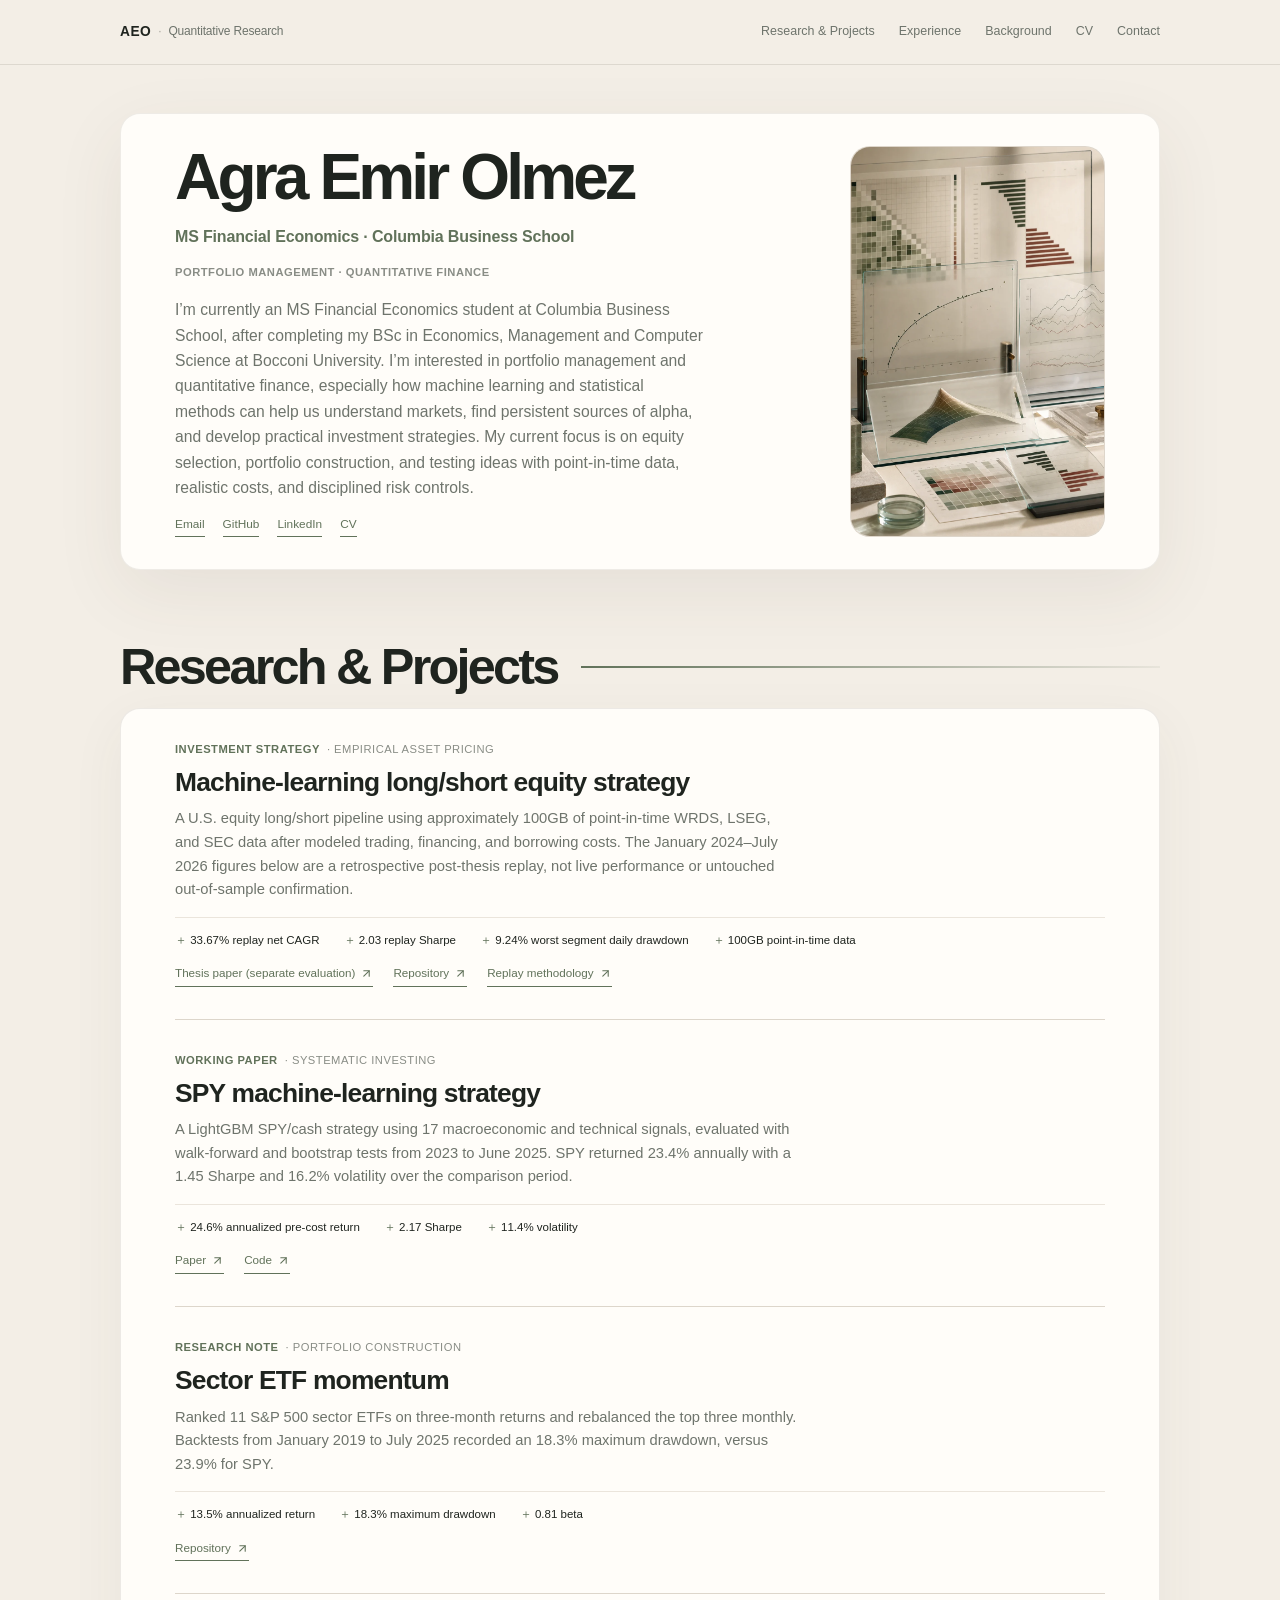
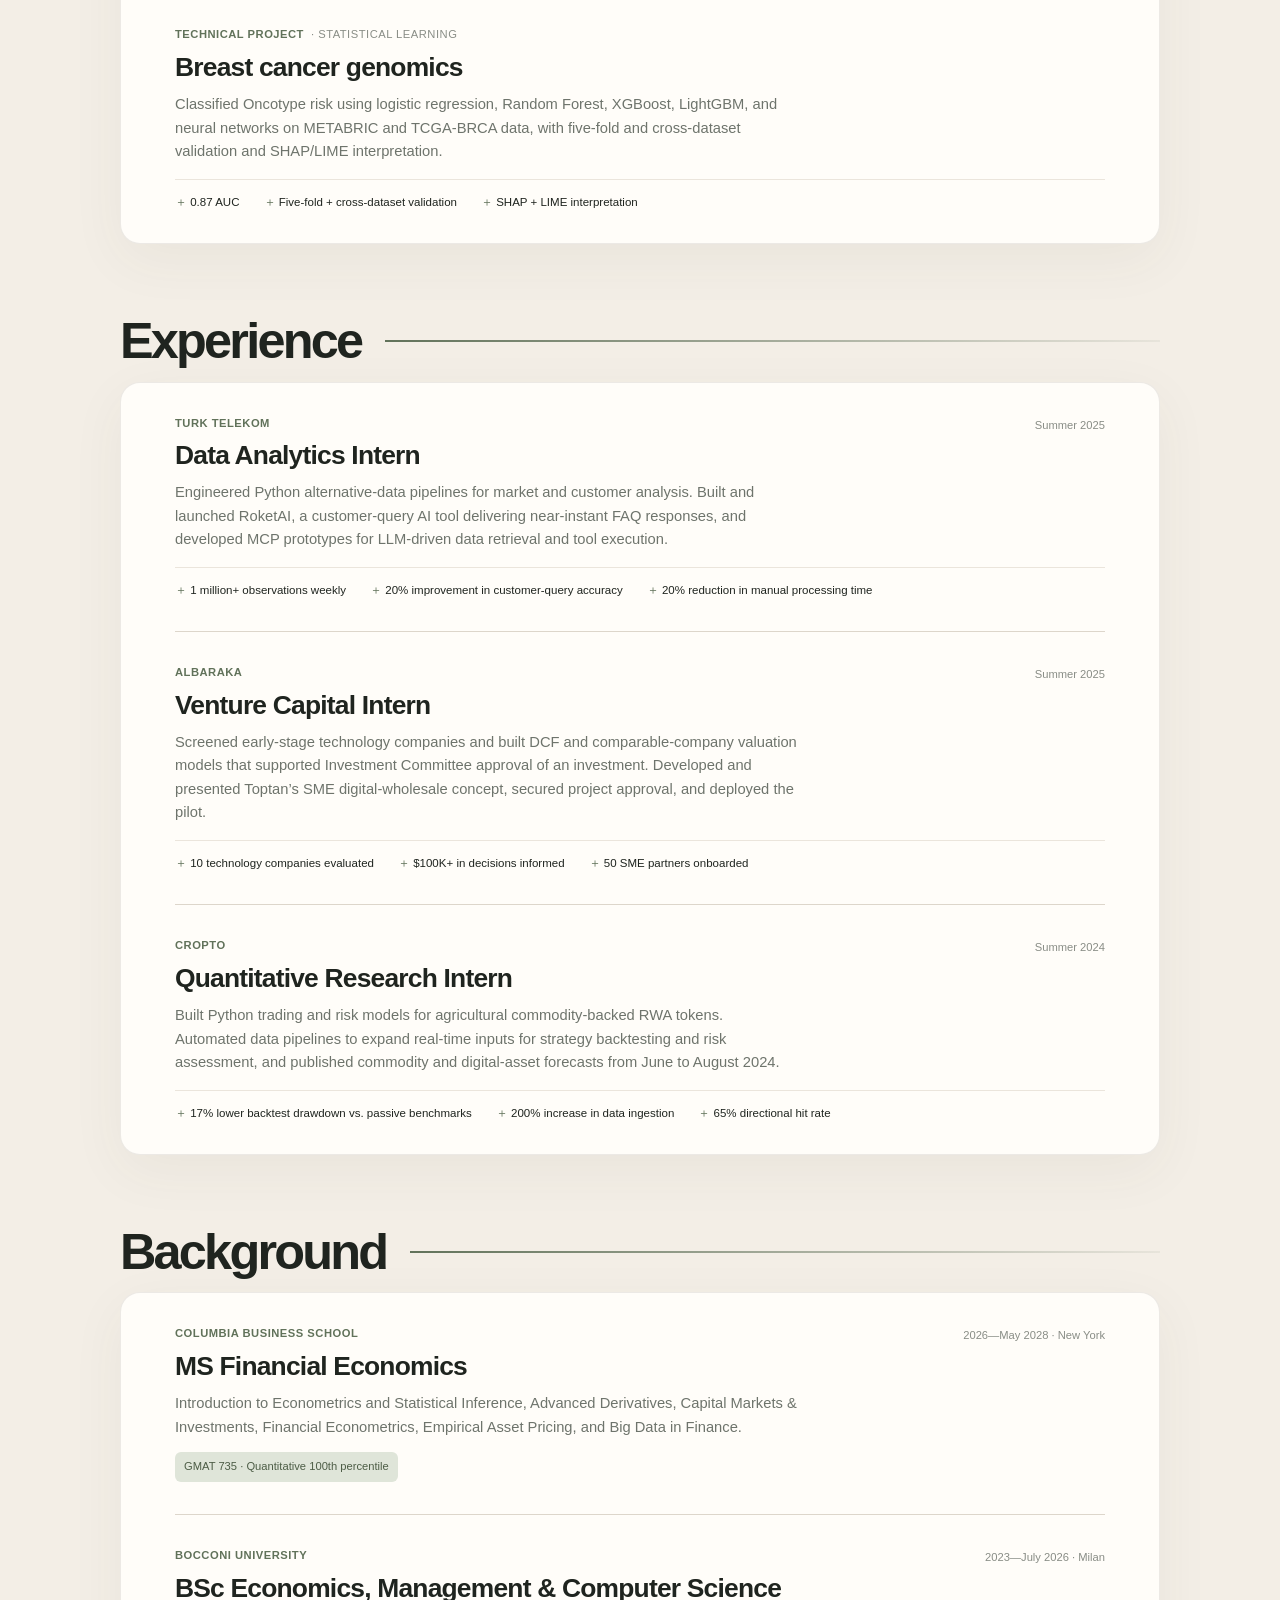
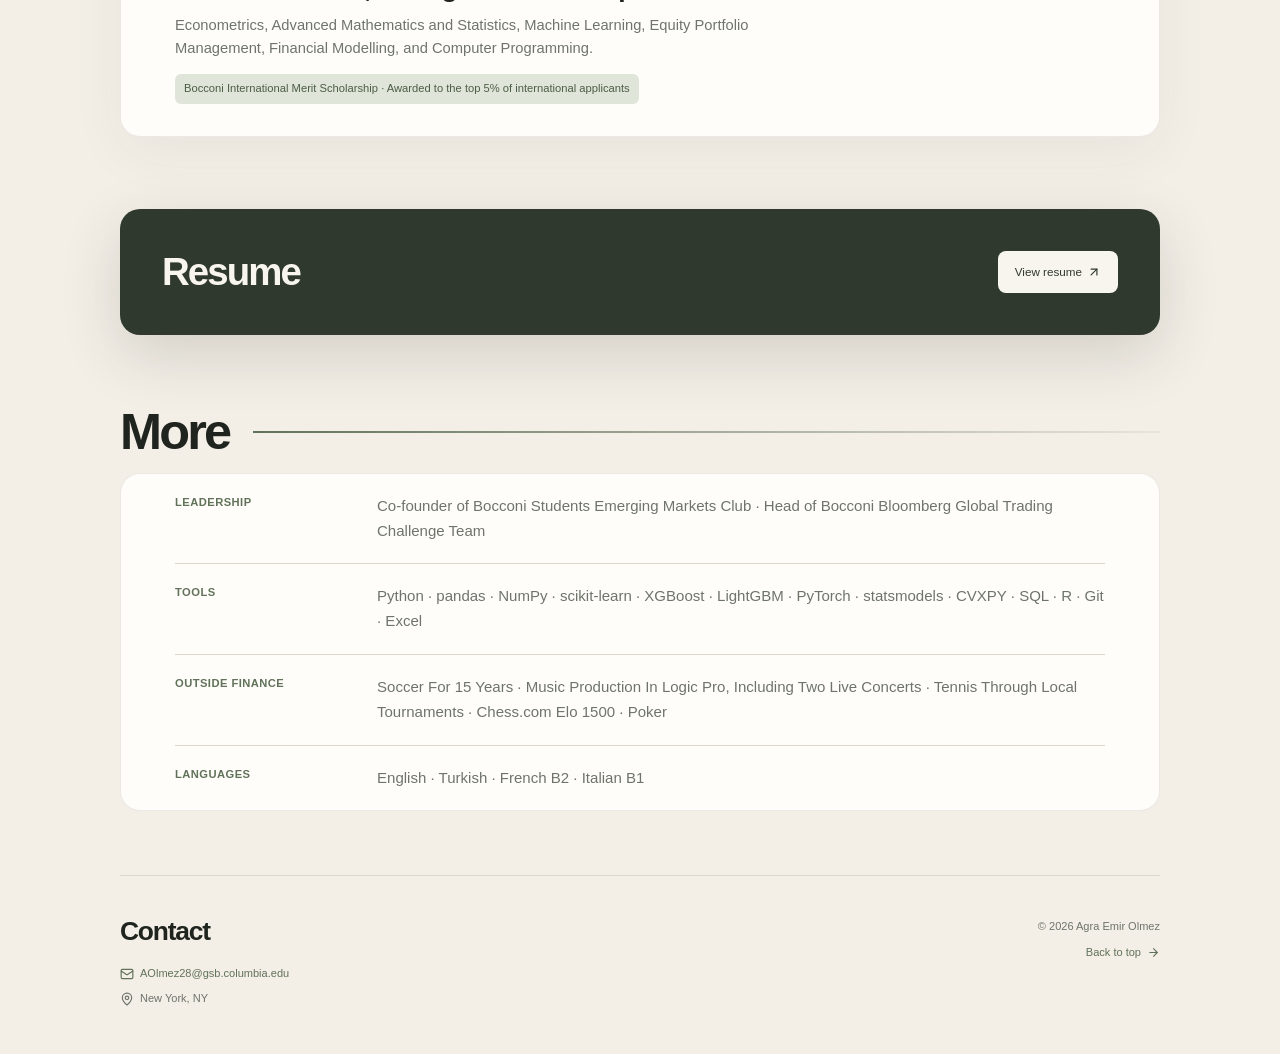
==== index.html @ bf6afe40 "Sync portfolio and CV with final Desktop resume" ====
<!DOCTYPE html><html lang="en"><head><meta charSet="utf-8"/><meta name="viewport" content="width=device-width, initial-scale=1"/><link rel="preload" href="/quant-hero-visual.webp" as="image"/><link rel="stylesheet" href="/_next/static/css/index.6VmgE6OD.css"/><title>Agra Emir Olmez — Quantitative Finance &amp; Research</title><meta name="description" content="Agra Emir Olmez is an MS Financial Economics student at Columbia working across quantitative research, data, and investing."/><meta property="og:title" content="Agra Emir Olmez — Quantitative Finance &amp; Research"/><meta property="og:description" content="Quantitative finance, research, and investing—from Columbia MSFE student Agra Emir Olmez."/><meta property="og:url" content="https://agraolmez.github.io"/><meta property="og:site_name" content="Agra Emir Olmez"/><meta property="og:type" content="website"/><meta property="og:image" content="https://agraolmez.github.io/og.png"/><meta property="og:image:width" content="1727"/><meta property="og:image:height" content="911"/><meta property="og:image:alt" content="Agra Emir Olmez — Quantitative Finance &amp; Research"/><meta name="twitter:card" content="summary_large_image"/><meta name="twitter:title" content="Agra Emir Olmez — Quantitative Finance &amp; Research"/><meta name="twitter:description" content="Quantitative finance, research, and investing—from Columbia MSFE student Agra Emir Olmez."/><meta name="twitter:image" content="https://agraolmez.github.io/og.png"/></head><body><main id="top"><header class="global-nav"><nav class="site-nav" aria-label="Primary navigation"><a class="wordmark" href="#top"><span class="wordmark-name">AEO</span><span class="wordmark-separator" aria-hidden="true">·</span><span class="wordmark-detail">Quantitative Research</span></a><div class="nav-links"><a href="#research">Research &amp; Projects</a><a href="#experience">Experience</a><a href="#background">Background</a><a href="#resume">CV</a><a href="#contact">Contact</a></div></nav></header><div class="page-shell"><section class="content-section profile-section" aria-labelledby="intro-title"><div class="intro"><div class="intro-copy"><div class="intro-text-stack"><h1 class="intro-name" id="intro-title">Agra Emir Olmez</h1><p class="intro-credential">MS Financial Economics · Columbia Business School</p><p class="role">Portfolio management · Quantitative finance</p><p class="intro-summary">I’m currently an MS Financial Economics student at Columbia Business School, after completing my BSc in Economics, Management and Computer Science at Bocconi University. I’m interested in portfolio management and quantitative finance, especially how machine learning and statistical methods can help us understand markets, find persistent sources of alpha, and develop practical investment strategies. My current focus is on equity selection, portfolio construction, and testing ideas with point-in-time data, realistic costs, and disciplined risk controls.</p><div class="contact-line" aria-label="Profile links"><a href="mailto:AOlmez28@gsb.columbia.edu">Email</a><a href="https://github.com/agraolmez" target="_blank" rel="noreferrer">GitHub</a><a href="https://www.linkedin.com/in/agraemirolmez/" target="_blank" rel="noreferrer">LinkedIn</a><a href="/Agra_Olmez_CV.pdf" target="_blank">CV</a></div></div></div><figure class="intro-visual"><img src="/quant-hero-visual.webp" alt="Quantitative finance research visual with factor matrices, long-short weights, and risk-return curves"/></figure></div></section><section class="content-section" id="research" aria-labelledby="research-title"><header class="section-head"><h2 id="research-title">Research &amp; Projects</h2><span class="section-rule" aria-hidden="true"></span></header><div class="entry-list"><article class="entry"><p class="entry-meta"><span>Investment strategy</span><span>· Empirical asset pricing</span></p><h3>Machine-learning long/short equity strategy</h3><p>A U.S. equity long/short pipeline using approximately 100GB of point-in-time WRDS, LSEG, and SEC data after modeled trading, financing, and borrowing costs. The January 2024–July 2026 figures below are a retrospective post-thesis replay, not live performance or untouched out-of-sample confirmation.</p><ul class="metric-list" aria-label="Machine-learning long/short equity strategy results"><li>33.67% replay net CAGR</li><li>2.03 replay Sharpe</li><li>9.24% worst segment daily drawdown</li><li>100GB point-in-time data</li></ul><div class="entry-links"><a href="/machine-learning-long-short-equity-strategy.pdf" target="_blank" rel="noreferrer">Thesis paper (separate evaluation) <svg xmlns="http://www.w3.org/2000/svg" width="13" height="13" viewBox="0 0 24 24" fill="none" stroke="currentColor" stroke-width="2" stroke-linecap="round" stroke-linejoin="round" class="lucide lucide-arrow-up-right" aria-hidden="true"><path d="M7 7h10v10"></path><path d="M7 17 17 7"></path></svg></a><a href="https://github.com/agraolmez/equity-selection-thesis" target="_blank" rel="noreferrer">Repository <svg xmlns="http://www.w3.org/2000/svg" width="13" height="13" viewBox="0 0 24 24" fill="none" stroke="currentColor" stroke-width="2" stroke-linecap="round" stroke-linejoin="round" class="lucide lucide-arrow-up-right" aria-hidden="true"><path d="M7 7h10v10"></path><path d="M7 17 17 7"></path></svg></a><a href="https://github.com/agraolmez/equity-selection-thesis/blob/main/POST_THESIS_REPLAY.md" target="_blank" rel="noreferrer">Replay methodology <svg xmlns="http://www.w3.org/2000/svg" width="13" height="13" viewBox="0 0 24 24" fill="none" stroke="currentColor" stroke-width="2" stroke-linecap="round" stroke-linejoin="round" class="lucide lucide-arrow-up-right" aria-hidden="true"><path d="M7 7h10v10"></path><path d="M7 17 17 7"></path></svg></a></div></article><article class="entry"><p class="entry-meta"><span>Working paper</span><span>· Systematic investing</span></p><h3>SPY machine-learning strategy</h3><p>A LightGBM SPY/cash strategy using 17 macroeconomic and technical signals, evaluated with walk-forward and bootstrap tests from 2023 to June 2025. SPY returned 23.4% annually with a 1.45 Sharpe and 16.2% volatility over the comparison period.</p><ul class="metric-list" aria-label="SPY machine-learning strategy results"><li>24.6% annualized pre-cost return</li><li>2.17 Sharpe</li><li>11.4% volatility</li></ul><div class="entry-links"><a href="https://papers.ssrn.com/sol3/papers.cfm?abstract_id=5351507" target="_blank" rel="noreferrer">Paper <svg xmlns="http://www.w3.org/2000/svg" width="13" height="13" viewBox="0 0 24 24" fill="none" stroke="currentColor" stroke-width="2" stroke-linecap="round" stroke-linejoin="round" class="lucide lucide-arrow-up-right" aria-hidden="true"><path d="M7 7h10v10"></path><path d="M7 17 17 7"></path></svg></a><a href="https://github.com/agraolmez/ml-spy-trading/tree/main" target="_blank" rel="noreferrer">Code <svg xmlns="http://www.w3.org/2000/svg" width="13" height="13" viewBox="0 0 24 24" fill="none" stroke="currentColor" stroke-width="2" stroke-linecap="round" stroke-linejoin="round" class="lucide lucide-arrow-up-right" aria-hidden="true"><path d="M7 7h10v10"></path><path d="M7 17 17 7"></path></svg></a></div></article><article class="entry"><p class="entry-meta"><span>Research note</span><span>· Portfolio construction</span></p><h3>Sector ETF momentum</h3><p>Ranked 11 S&amp;P 500 sector ETFs on three-month returns and rebalanced the top three monthly. Backtests from January 2019 to July 2025 recorded an 18.3% maximum drawdown, versus 23.9% for SPY.</p><ul class="metric-list" aria-label="Sector ETF momentum results"><li>13.5% annualized return</li><li>18.3% maximum drawdown</li><li>0.81 beta</li></ul><div class="entry-links"><a href="https://github.com/agraolmez/momentum-strategy" target="_blank" rel="noreferrer">Repository <svg xmlns="http://www.w3.org/2000/svg" width="13" height="13" viewBox="0 0 24 24" fill="none" stroke="currentColor" stroke-width="2" stroke-linecap="round" stroke-linejoin="round" class="lucide lucide-arrow-up-right" aria-hidden="true"><path d="M7 7h10v10"></path><path d="M7 17 17 7"></path></svg></a></div></article><article class="entry"><p class="entry-meta"><span>Technical project</span><span>· Statistical learning</span></p><h3>Breast cancer genomics</h3><p>Classified Oncotype risk using logistic regression, Random Forest, XGBoost, LightGBM, and neural networks on METABRIC and TCGA-BRCA data, with five-fold and cross-dataset validation and SHAP/LIME interpretation.</p><ul class="metric-list" aria-label="Breast cancer genomics results"><li>0.87 AUC</li><li>Five-fold + cross-dataset validation</li><li>SHAP + LIME interpretation</li></ul></article></div></section><section class="content-section" id="experience" aria-labelledby="experience-title"><header class="section-head"><h2 id="experience-title">Experience</h2><span class="section-rule" aria-hidden="true"></span></header><div class="entry-list"><article class="entry experience-entry"><div class="experience-heading"><div><p class="entry-meta company-name">Turk Telekom</p><h3>Data Analytics Intern</h3></div><time>Summer 2025</time></div><p>Engineered Python alternative-data pipelines for market and customer analysis. Built and launched RoketAI, a customer-query AI tool delivering near-instant FAQ responses, and developed MCP prototypes for LLM-driven data retrieval and tool execution.</p><ul class="metric-list" aria-label="Turk Telekom highlights"><li>1 million+ observations weekly</li><li>20% improvement in customer-query accuracy</li><li>20% reduction in manual processing time</li></ul></article><article class="entry experience-entry"><div class="experience-heading"><div><p class="entry-meta company-name">Albaraka</p><h3>Venture Capital Intern</h3></div><time>Summer 2025</time></div><p>Screened early-stage technology companies and built DCF and comparable-company valuation models that supported Investment Committee approval of an investment. Developed and presented Toptan’s SME digital-wholesale concept, secured project approval, and deployed the pilot.</p><ul class="metric-list" aria-label="Albaraka highlights"><li>10 technology companies evaluated</li><li>$100K+ in decisions informed</li><li>50 SME partners onboarded</li></ul></article><article class="entry experience-entry"><div class="experience-heading"><div><p class="entry-meta company-name">Cropto</p><h3>Quantitative Research Intern</h3></div><time>Summer 2024</time></div><p>Built Python trading and risk models for agricultural commodity-backed RWA tokens. Automated data pipelines to expand real-time inputs for strategy backtesting and risk assessment, and published commodity and digital-asset forecasts from June to August 2024.</p><ul class="metric-list" aria-label="Cropto highlights"><li>17% lower backtest drawdown vs. passive benchmarks</li><li>200% increase in data ingestion</li><li>65% directional hit rate</li></ul></article></div></section><section class="content-section" id="background" aria-labelledby="background-title"><header class="section-head"><h2 id="background-title">Background</h2><span class="section-rule" aria-hidden="true"></span></header><div class="entry-list"><article class="entry background-entry"><div class="experience-heading"><div><p class="entry-meta company-name">Columbia Business School</p><h3>MS Financial Economics</h3></div><time>2026—May 2028 · New York</time></div><p>Introduction to Econometrics and Statistical Inference, Advanced Derivatives, Capital Markets &amp; Investments, Financial Econometrics, Empirical Asset Pricing, and Big Data in Finance.</p><p class="background-detail">GMAT 735 · Quantitative 100th percentile</p></article><article class="entry background-entry"><div class="experience-heading"><div><p class="entry-meta company-name">Bocconi University</p><h3>BSc Economics, Management &amp; Computer Science</h3></div><time>2023—July 2026 · Milan</time></div><p>Econometrics, Advanced Mathematics and Statistics, Machine Learning, Equity Portfolio Management, Financial Modelling, and Computer Programming.</p><p class="background-detail">Bocconi International Merit Scholarship · Awarded to the top 5% of international applicants</p></article></div></section><section class="resume-card" id="resume" aria-labelledby="resume-title"><div><h2 id="resume-title">Resume</h2></div><a class="resume-link" href="/Agra_Olmez_CV.pdf" target="_blank">View resume <svg xmlns="http://www.w3.org/2000/svg" width="14" height="14" viewBox="0 0 24 24" fill="none" stroke="currentColor" stroke-width="2" stroke-linecap="round" stroke-linejoin="round" class="lucide lucide-arrow-up-right" aria-hidden="true"><path d="M7 7h10v10"></path><path d="M7 17 17 7"></path></svg></a></section><section class="content-section compact-section" aria-labelledby="more-title"><header class="section-head"><h2 id="more-title">More</h2><span class="section-rule" aria-hidden="true"></span></header><dl class="details-list"><div><dt>Leadership</dt><dd>Co-founder of Bocconi Students Emerging Markets Club · Head of Bocconi Bloomberg Global Trading Challenge Team</dd></div><div><dt>Tools</dt><dd>Python · pandas · NumPy · scikit-learn · XGBoost · LightGBM · PyTorch · statsmodels · CVXPY · SQL · R · Git · Excel</dd></div><div><dt>Outside finance</dt><dd>Soccer For 15 Years · Music Production In Logic Pro, Including Two Live Concerts · Tennis Through Local Tournaments · Chess.com Elo 1500 · Poker</dd></div><div><dt>Languages</dt><dd>English · Turkish · French B2 · Italian B1</dd></div></dl></section><footer class="site-footer" id="contact"><div><p class="footer-title">Contact</p><a href="mailto:AOlmez28@gsb.columbia.edu"><svg xmlns="http://www.w3.org/2000/svg" width="14" height="14" viewBox="0 0 24 24" fill="none" stroke="currentColor" stroke-width="2" stroke-linecap="round" stroke-linejoin="round" class="lucide lucide-mail" aria-hidden="true"><path d="m22 7-8.991 5.727a2 2 0 0 1-2.009 0L2 7"></path><rect x="2" y="4" width="20" height="16" rx="2"></rect></svg> AOlmez28@gsb.columbia.edu</a><span><svg xmlns="http://www.w3.org/2000/svg" width="14" height="14" viewBox="0 0 24 24" fill="none" stroke="currentColor" stroke-width="2" stroke-linecap="round" stroke-linejoin="round" class="lucide lucide-map-pin" aria-hidden="true"><path d="M20 10c0 4.993-5.539 10.193-7.399 11.799a1 1 0 0 1-1.202 0C9.539 20.193 4 14.993 4 10a8 8 0 0 1 16 0"></path><circle cx="12" cy="10" r="3"></circle></svg> New York, NY</span></div><div class="footer-end"><span>© 2026 Agra Emir Olmez</span><a href="#top">Back to top <svg xmlns="http://www.w3.org/2000/svg" width="13" height="13" viewBox="0 0 24 24" fill="none" stroke="currentColor" stroke-width="2" stroke-linecap="round" stroke-linejoin="round" class="lucide lucide-arrow-right" aria-hidden="true"><path d="M5 12h14"></path><path d="m12 5 7 7-7 7"></path></svg></a></div></footer></div></main></body></html>
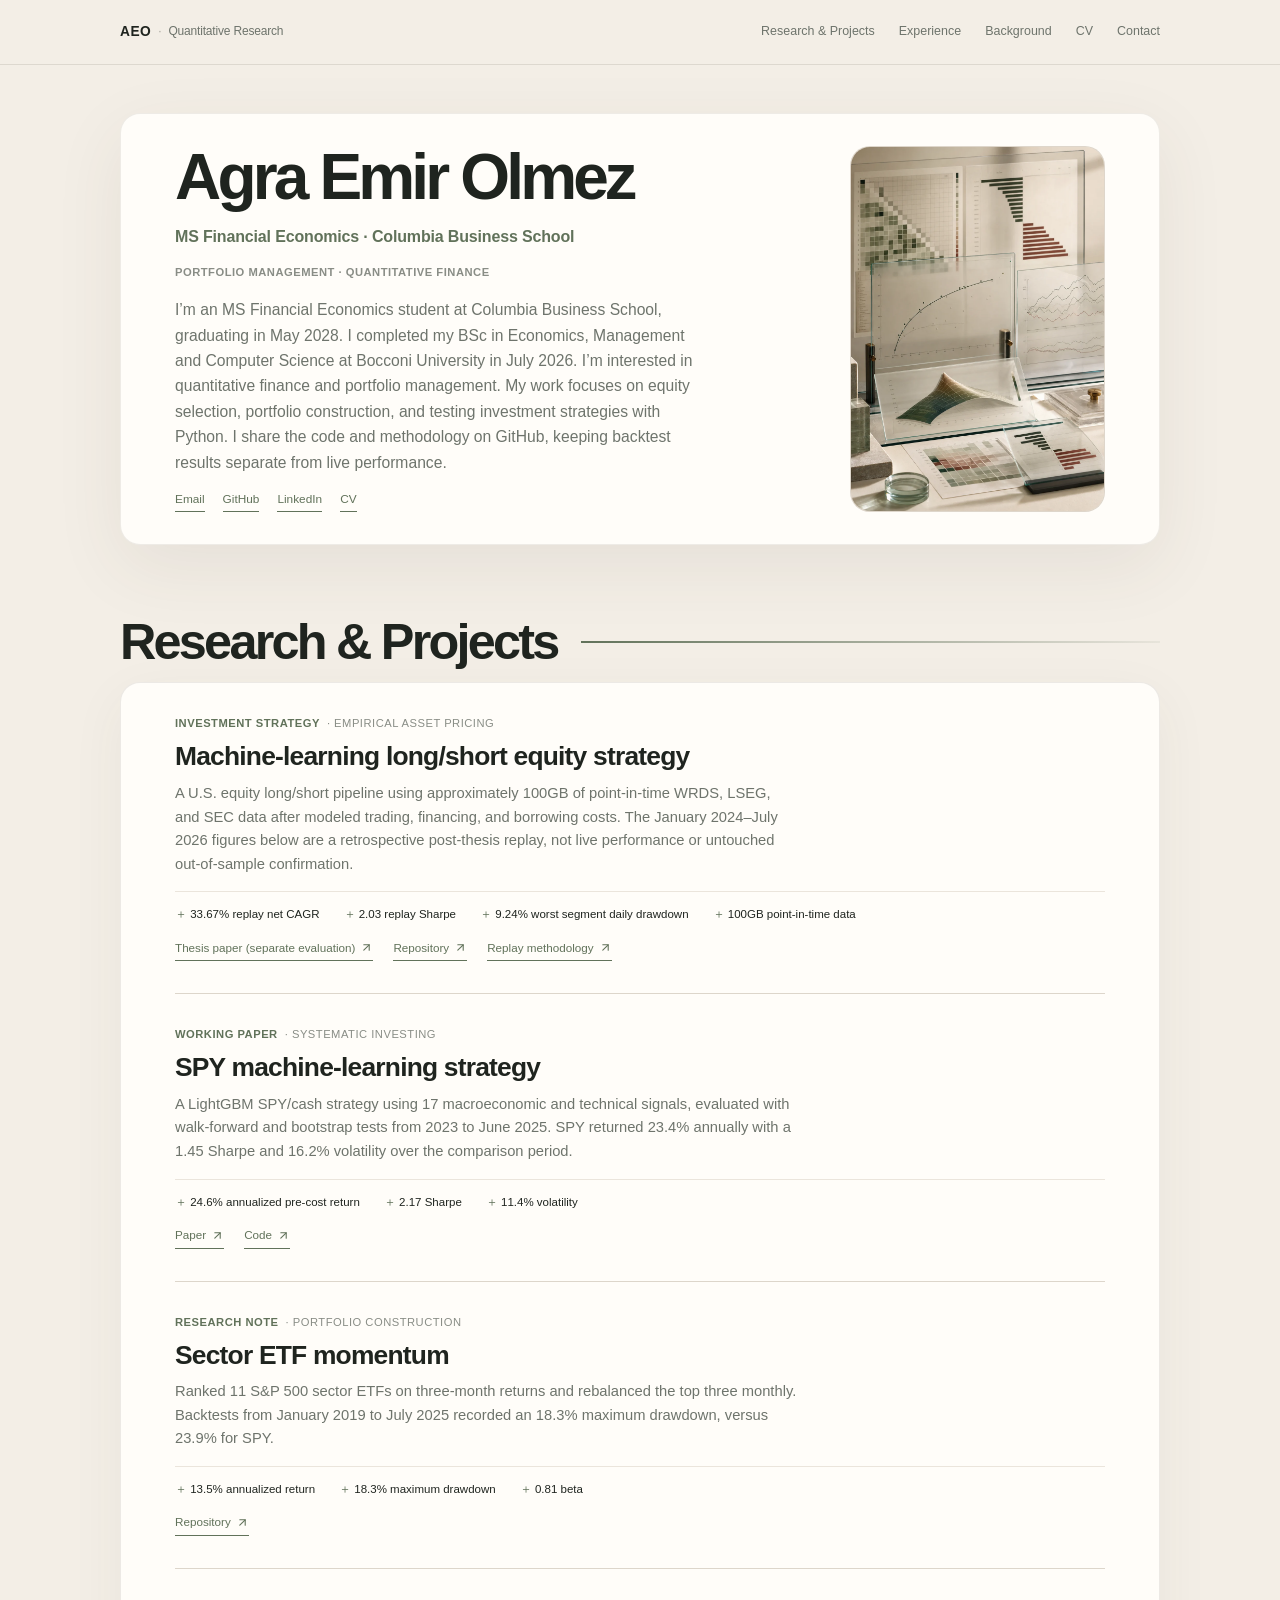
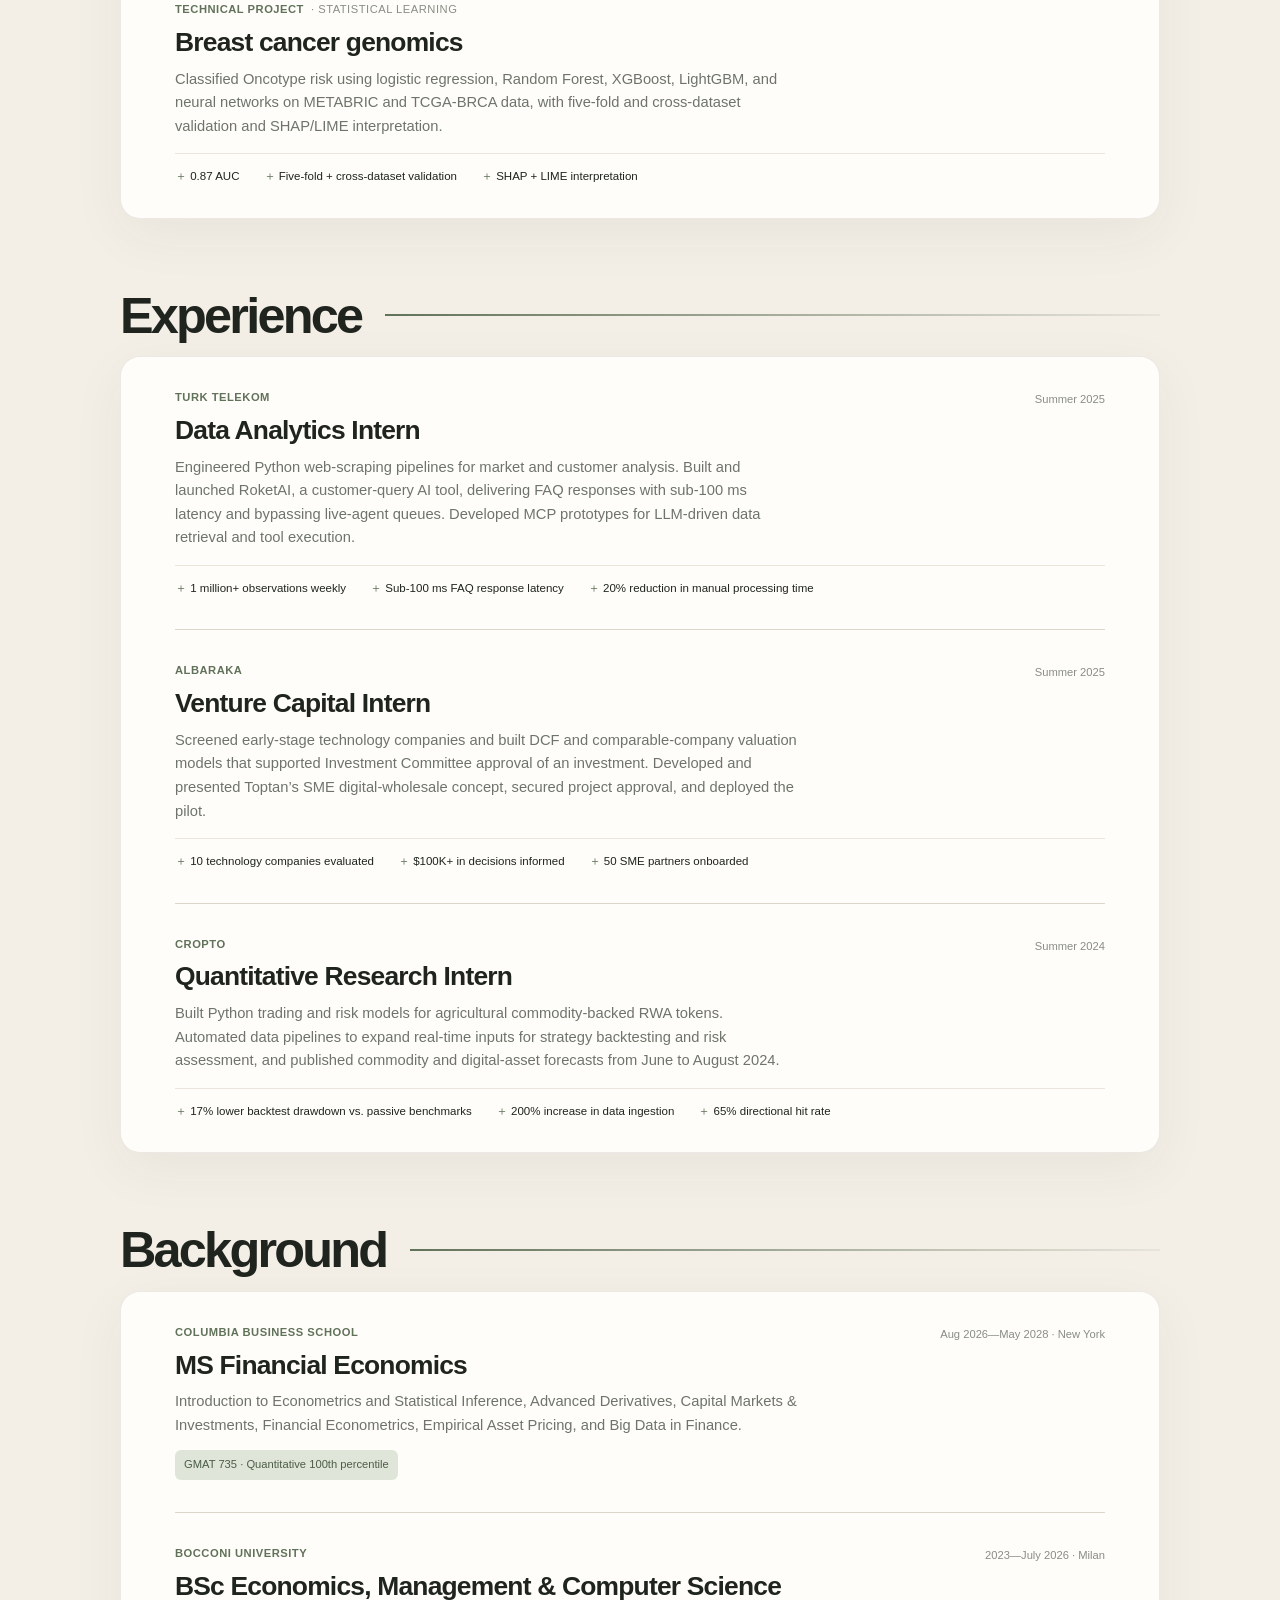
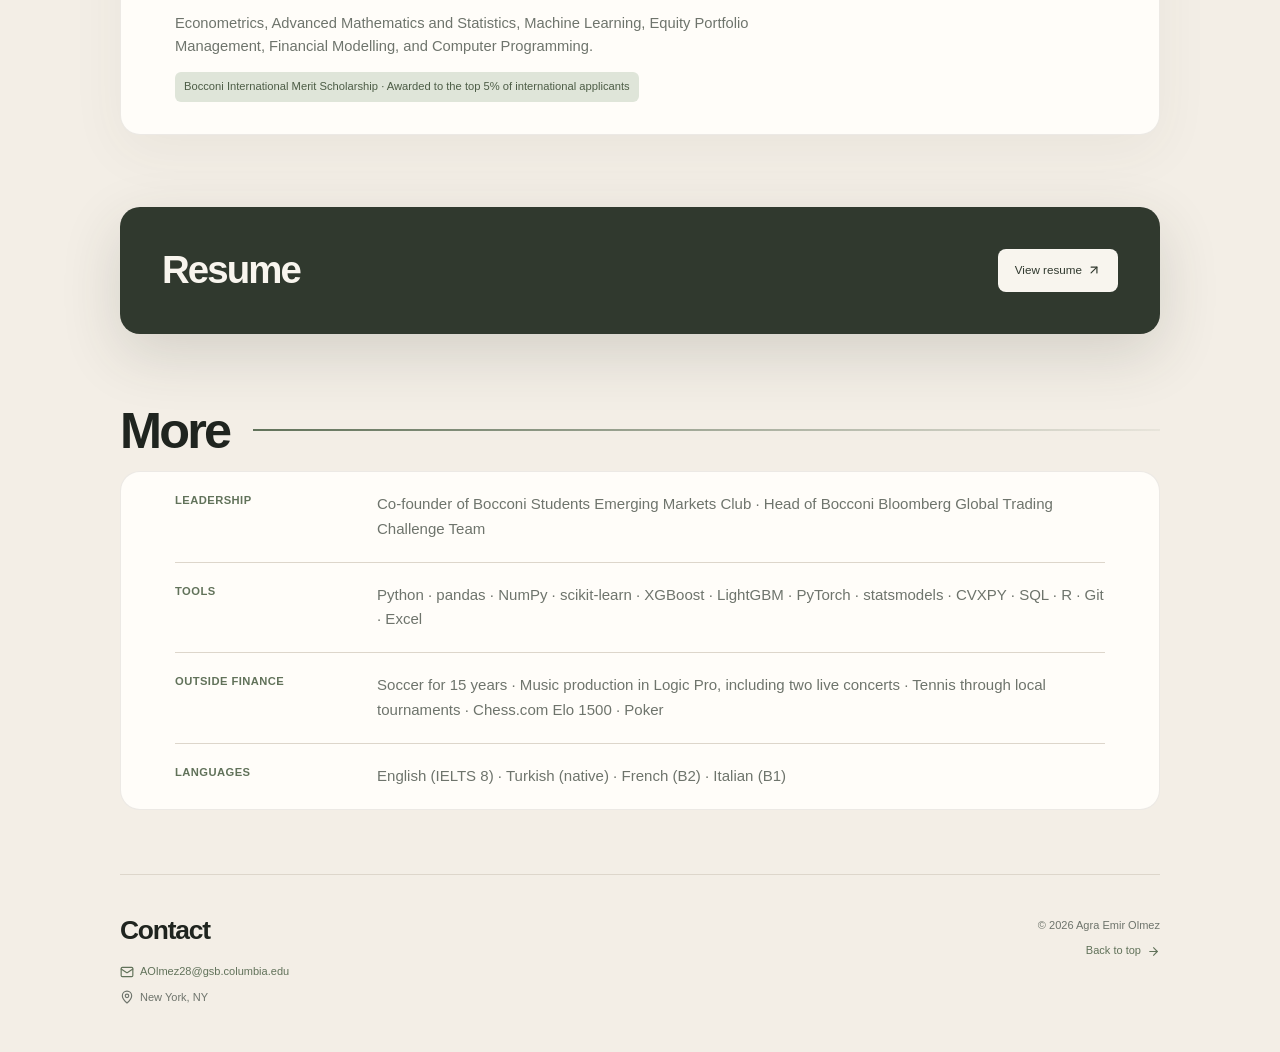
==== commit 42561fa0: "Update CV download and verified experience details" ====
--- a/index.html
+++ b/index.html
@@ -1 +1 @@
-<!DOCTYPE html><html lang="en"><head><meta charSet="utf-8"/><meta name="viewport" content="width=device-width, initial-scale=1"/><link rel="preload" href="/quant-hero-visual.webp" as="image"/><link rel="stylesheet" href="/_next/static/css/index.6VmgE6OD.css"/><title>Agra Emir Olmez — Quantitative Finance &amp; Research</title><meta name="description" content="Agra Emir Olmez is an MS Financial Economics student at Columbia working across quantitative research, data, and investing."/><meta property="og:title" content="Agra Emir Olmez — Quantitative Finance &amp; Research"/><meta property="og:description" content="Quantitative finance, research, and investing—from Columbia MSFE student Agra Emir Olmez."/><meta property="og:url" content="https://agraolmez.github.io"/><meta property="og:site_name" content="Agra Emir Olmez"/><meta property="og:type" content="website"/><meta property="og:image" content="https://agraolmez.github.io/og.png"/><meta property="og:image:width" content="1727"/><meta property="og:image:height" content="911"/><meta property="og:image:alt" content="Agra Emir Olmez — Quantitative Finance &amp; Research"/><meta name="twitter:card" content="summary_large_image"/><meta name="twitter:title" content="Agra Emir Olmez — Quantitative Finance &amp; Research"/><meta name="twitter:description" content="Quantitative finance, research, and investing—from Columbia MSFE student Agra Emir Olmez."/><meta name="twitter:image" content="https://agraolmez.github.io/og.png"/></head><body><main id="top"><header class="global-nav"><nav class="site-nav" aria-label="Primary navigation"><a class="wordmark" href="#top"><span class="wordmark-name">AEO</span><span class="wordmark-separator" aria-hidden="true">·</span><span class="wordmark-detail">Quantitative Research</span></a><div class="nav-links"><a href="#research">Research &amp; Projects</a><a href="#experience">Experience</a><a href="#background">Background</a><a href="#resume">CV</a><a href="#contact">Contact</a></div></nav></header><div class="page-shell"><section class="content-section profile-section" aria-labelledby="intro-title"><div class="intro"><div class="intro-copy"><div class="intro-text-stack"><h1 class="intro-name" id="intro-title">Agra Emir Olmez</h1><p class="intro-credential">MS Financial Economics · Columbia Business School</p><p class="role">Portfolio management · Quantitative finance</p><p class="intro-summary">I’m currently an MS Financial Economics student at Columbia Business School, after completing my BSc in Economics, Management and Computer Science at Bocconi University. I’m interested in portfolio management and quantitative finance, especially how machine learning and statistical methods can help us understand markets, find persistent sources of alpha, and develop practical investment strategies. My current focus is on equity selection, portfolio construction, and testing ideas with point-in-time data, realistic costs, and disciplined risk controls.</p><div class="contact-line" aria-label="Profile links"><a href="mailto:AOlmez28@gsb.columbia.edu">Email</a><a href="https://github.com/agraolmez" target="_blank" rel="noreferrer">GitHub</a><a href="https://www.linkedin.com/in/agraemirolmez/" target="_blank" rel="noreferrer">LinkedIn</a><a href="/Agra_Olmez_CV.pdf" target="_blank">CV</a></div></div></div><figure class="intro-visual"><img src="/quant-hero-visual.webp" alt="Quantitative finance research visual with factor matrices, long-short weights, and risk-return curves"/></figure></div></section><section class="content-section" id="research" aria-labelledby="research-title"><header class="section-head"><h2 id="research-title">Research &amp; Projects</h2><span class="section-rule" aria-hidden="true"></span></header><div class="entry-list"><article class="entry"><p class="entry-meta"><span>Investment strategy</span><span>· Empirical asset pricing</span></p><h3>Machine-learning long/short equity strategy</h3><p>A U.S. equity long/short pipeline using approximately 100GB of point-in-time WRDS, LSEG, and SEC data after modeled trading, financing, and borrowing costs. The January 2024–July 2026 figures below are a retrospective post-thesis replay, not live performance or untouched out-of-sample confirmation.</p><ul class="metric-list" aria-label="Machine-learning long/short equity strategy results"><li>33.67% replay net CAGR</li><li>2.03 replay Sharpe</li><li>9.24% worst segment daily drawdown</li><li>100GB point-in-time data</li></ul><div class="entry-links"><a href="/machine-learning-long-short-equity-strategy.pdf" target="_blank" rel="noreferrer">Thesis paper (separate evaluation) <svg xmlns="http://www.w3.org/2000/svg" width="13" height="13" viewBox="0 0 24 24" fill="none" stroke="currentColor" stroke-width="2" stroke-linecap="round" stroke-linejoin="round" class="lucide lucide-arrow-up-right" aria-hidden="true"><path d="M7 7h10v10"></path><path d="M7 17 17 7"></path></svg></a><a href="https://github.com/agraolmez/equity-selection-thesis" target="_blank" rel="noreferrer">Repository <svg xmlns="http://www.w3.org/2000/svg" width="13" height="13" viewBox="0 0 24 24" fill="none" stroke="currentColor" stroke-width="2" stroke-linecap="round" stroke-linejoin="round" class="lucide lucide-arrow-up-right" aria-hidden="true"><path d="M7 7h10v10"></path><path d="M7 17 17 7"></path></svg></a><a href="https://github.com/agraolmez/equity-selection-thesis/blob/main/POST_THESIS_REPLAY.md" target="_blank" rel="noreferrer">Replay methodology <svg xmlns="http://www.w3.org/2000/svg" width="13" height="13" viewBox="0 0 24 24" fill="none" stroke="currentColor" stroke-width="2" stroke-linecap="round" stroke-linejoin="round" class="lucide lucide-arrow-up-right" aria-hidden="true"><path d="M7 7h10v10"></path><path d="M7 17 17 7"></path></svg></a></div></article><article class="entry"><p class="entry-meta"><span>Working paper</span><span>· Systematic investing</span></p><h3>SPY machine-learning strategy</h3><p>A LightGBM SPY/cash strategy using 17 macroeconomic and technical signals, evaluated with walk-forward and bootstrap tests from 2023 to June 2025. SPY returned 23.4% annually with a 1.45 Sharpe and 16.2% volatility over the comparison period.</p><ul class="metric-list" aria-label="SPY machine-learning strategy results"><li>24.6% annualized pre-cost return</li><li>2.17 Sharpe</li><li>11.4% volatility</li></ul><div class="entry-links"><a href="https://papers.ssrn.com/sol3/papers.cfm?abstract_id=5351507" target="_blank" rel="noreferrer">Paper <svg xmlns="http://www.w3.org/2000/svg" width="13" height="13" viewBox="0 0 24 24" fill="none" stroke="currentColor" stroke-width="2" stroke-linecap="round" stroke-linejoin="round" class="lucide lucide-arrow-up-right" aria-hidden="true"><path d="M7 7h10v10"></path><path d="M7 17 17 7"></path></svg></a><a href="https://github.com/agraolmez/ml-spy-trading/tree/main" target="_blank" rel="noreferrer">Code <svg xmlns="http://www.w3.org/2000/svg" width="13" height="13" viewBox="0 0 24 24" fill="none" stroke="currentColor" stroke-width="2" stroke-linecap="round" stroke-linejoin="round" class="lucide lucide-arrow-up-right" aria-hidden="true"><path d="M7 7h10v10"></path><path d="M7 17 17 7"></path></svg></a></div></article><article class="entry"><p class="entry-meta"><span>Research note</span><span>· Portfolio construction</span></p><h3>Sector ETF momentum</h3><p>Ranked 11 S&amp;P 500 sector ETFs on three-month returns and rebalanced the top three monthly. Backtests from January 2019 to July 2025 recorded an 18.3% maximum drawdown, versus 23.9% for SPY.</p><ul class="metric-list" aria-label="Sector ETF momentum results"><li>13.5% annualized return</li><li>18.3% maximum drawdown</li><li>0.81 beta</li></ul><div class="entry-links"><a href="https://github.com/agraolmez/momentum-strategy" target="_blank" rel="noreferrer">Repository <svg xmlns="http://www.w3.org/2000/svg" width="13" height="13" viewBox="0 0 24 24" fill="none" stroke="currentColor" stroke-width="2" stroke-linecap="round" stroke-linejoin="round" class="lucide lucide-arrow-up-right" aria-hidden="true"><path d="M7 7h10v10"></path><path d="M7 17 17 7"></path></svg></a></div></article><article class="entry"><p class="entry-meta"><span>Technical project</span><span>· Statistical learning</span></p><h3>Breast cancer genomics</h3><p>Classified Oncotype risk using logistic regression, Random Forest, XGBoost, LightGBM, and neural networks on METABRIC and TCGA-BRCA data, with five-fold and cross-dataset validation and SHAP/LIME interpretation.</p><ul class="metric-list" aria-label="Breast cancer genomics results"><li>0.87 AUC</li><li>Five-fold + cross-dataset validation</li><li>SHAP + LIME interpretation</li></ul></article></div></section><section class="content-section" id="experience" aria-labelledby="experience-title"><header class="section-head"><h2 id="experience-title">Experience</h2><span class="section-rule" aria-hidden="true"></span></header><div class="entry-list"><article class="entry experience-entry"><div class="experience-heading"><div><p class="entry-meta company-name">Turk Telekom</p><h3>Data Analytics Intern</h3></div><time>Summer 2025</time></div><p>Engineered Python alternative-data pipelines for market and customer analysis. Built and launched RoketAI, a customer-query AI tool delivering near-instant FAQ responses, and developed MCP prototypes for LLM-driven data retrieval and tool execution.</p><ul class="metric-list" aria-label="Turk Telekom highlights"><li>1 million+ observations weekly</li><li>20% improvement in customer-query accuracy</li><li>20% reduction in manual processing time</li></ul></article><article class="entry experience-entry"><div class="experience-heading"><div><p class="entry-meta company-name">Albaraka</p><h3>Venture Capital Intern</h3></div><time>Summer 2025</time></div><p>Screened early-stage technology companies and built DCF and comparable-company valuation models that supported Investment Committee approval of an investment. Developed and presented Toptan’s SME digital-wholesale concept, secured project approval, and deployed the pilot.</p><ul class="metric-list" aria-label="Albaraka highlights"><li>10 technology companies evaluated</li><li>$100K+ in decisions informed</li><li>50 SME partners onboarded</li></ul></article><article class="entry experience-entry"><div class="experience-heading"><div><p class="entry-meta company-name">Cropto</p><h3>Quantitative Research Intern</h3></div><time>Summer 2024</time></div><p>Built Python trading and risk models for agricultural commodity-backed RWA tokens. Automated data pipelines to expand real-time inputs for strategy backtesting and risk assessment, and published commodity and digital-asset forecasts from June to August 2024.</p><ul class="metric-list" aria-label="Cropto highlights"><li>17% lower backtest drawdown vs. passive benchmarks</li><li>200% increase in data ingestion</li><li>65% directional hit rate</li></ul></article></div></section><section class="content-section" id="background" aria-labelledby="background-title"><header class="section-head"><h2 id="background-title">Background</h2><span class="section-rule" aria-hidden="true"></span></header><div class="entry-list"><article class="entry background-entry"><div class="experience-heading"><div><p class="entry-meta company-name">Columbia Business School</p><h3>MS Financial Economics</h3></div><time>2026—May 2028 · New York</time></div><p>Introduction to Econometrics and Statistical Inference, Advanced Derivatives, Capital Markets &amp; Investments, Financial Econometrics, Empirical Asset Pricing, and Big Data in Finance.</p><p class="background-detail">GMAT 735 · Quantitative 100th percentile</p></article><article class="entry background-entry"><div class="experience-heading"><div><p class="entry-meta company-name">Bocconi University</p><h3>BSc Economics, Management &amp; Computer Science</h3></div><time>2023—July 2026 · Milan</time></div><p>Econometrics, Advanced Mathematics and Statistics, Machine Learning, Equity Portfolio Management, Financial Modelling, and Computer Programming.</p><p class="background-detail">Bocconi International Merit Scholarship · Awarded to the top 5% of international applicants</p></article></div></section><section class="resume-card" id="resume" aria-labelledby="resume-title"><div><h2 id="resume-title">Resume</h2></div><a class="resume-link" href="/Agra_Olmez_CV.pdf" target="_blank">View resume <svg xmlns="http://www.w3.org/2000/svg" width="14" height="14" viewBox="0 0 24 24" fill="none" stroke="currentColor" stroke-width="2" stroke-linecap="round" stroke-linejoin="round" class="lucide lucide-arrow-up-right" aria-hidden="true"><path d="M7 7h10v10"></path><path d="M7 17 17 7"></path></svg></a></section><section class="content-section compact-section" aria-labelledby="more-title"><header class="section-head"><h2 id="more-title">More</h2><span class="section-rule" aria-hidden="true"></span></header><dl class="details-list"><div><dt>Leadership</dt><dd>Co-founder of Bocconi Students Emerging Markets Club · Head of Bocconi Bloomberg Global Trading Challenge Team</dd></div><div><dt>Tools</dt><dd>Python · pandas · NumPy · scikit-learn · XGBoost · LightGBM · PyTorch · statsmodels · CVXPY · SQL · R · Git · Excel</dd></div><div><dt>Outside finance</dt><dd>Soccer For 15 Years · Music Production In Logic Pro, Including Two Live Concerts · Tennis Through Local Tournaments · Chess.com Elo 1500 · Poker</dd></div><div><dt>Languages</dt><dd>English · Turkish · French B2 · Italian B1</dd></div></dl></section><footer class="site-footer" id="contact"><div><p class="footer-title">Contact</p><a href="mailto:AOlmez28@gsb.columbia.edu"><svg xmlns="http://www.w3.org/2000/svg" width="14" height="14" viewBox="0 0 24 24" fill="none" stroke="currentColor" stroke-width="2" stroke-linecap="round" stroke-linejoin="round" class="lucide lucide-mail" aria-hidden="true"><path d="m22 7-8.991 5.727a2 2 0 0 1-2.009 0L2 7"></path><rect x="2" y="4" width="20" height="16" rx="2"></rect></svg> AOlmez28@gsb.columbia.edu</a><span><svg xmlns="http://www.w3.org/2000/svg" width="14" height="14" viewBox="0 0 24 24" fill="none" stroke="currentColor" stroke-width="2" stroke-linecap="round" stroke-linejoin="round" class="lucide lucide-map-pin" aria-hidden="true"><path d="M20 10c0 4.993-5.539 10.193-7.399 11.799a1 1 0 0 1-1.202 0C9.539 20.193 4 14.993 4 10a8 8 0 0 1 16 0"></path><circle cx="12" cy="10" r="3"></circle></svg> New York, NY</span></div><div class="footer-end"><span>© 2026 Agra Emir Olmez</span><a href="#top">Back to top <svg xmlns="http://www.w3.org/2000/svg" width="13" height="13" viewBox="0 0 24 24" fill="none" stroke="currentColor" stroke-width="2" stroke-linecap="round" stroke-linejoin="round" class="lucide lucide-arrow-right" aria-hidden="true"><path d="M5 12h14"></path><path d="m12 5 7 7-7 7"></path></svg></a></div></footer></div></main></body></html>
+<!DOCTYPE html><html lang="en"><head><meta charSet="utf-8"/><meta name="viewport" content="width=device-width, initial-scale=1"/><link rel="preload" href="/quant-hero-visual.webp" as="image"/><link rel="stylesheet" href="/_next/static/css/index.6VmgE6OD.css"/><title>Agra Emir Olmez — Quantitative Finance &amp; Research</title><meta name="description" content="Agra Emir Olmez is an MS Financial Economics student at Columbia working across quantitative research, data, and investing."/><meta property="og:title" content="Agra Emir Olmez — Quantitative Finance &amp; Research"/><meta property="og:description" content="Quantitative finance, research, and investing—from Columbia MSFE student Agra Emir Olmez."/><meta property="og:url" content="https://agraolmez.github.io"/><meta property="og:site_name" content="Agra Emir Olmez"/><meta property="og:type" content="website"/><meta property="og:image" content="https://agraolmez.github.io/og.png"/><meta property="og:image:width" content="1727"/><meta property="og:image:height" content="911"/><meta property="og:image:alt" content="Agra Emir Olmez — Quantitative Finance &amp; Research"/><meta name="twitter:card" content="summary_large_image"/><meta name="twitter:title" content="Agra Emir Olmez — Quantitative Finance &amp; Research"/><meta name="twitter:description" content="Quantitative finance, research, and investing—from Columbia MSFE student Agra Emir Olmez."/><meta name="twitter:image" content="https://agraolmez.github.io/og.png"/><link rel="canonical" href="https://agraolmez.github.io/"/><link rel="icon" type="image/svg+xml" href="/favicon.svg"/></head><body><main id="top"><header class="global-nav"><nav class="site-nav" aria-label="Primary navigation"><a class="wordmark" href="#top"><span class="wordmark-name">AEO</span><span class="wordmark-separator" aria-hidden="true">·</span><span class="wordmark-detail">Quantitative Research</span></a><div class="nav-links"><a href="#research">Research &amp; Projects</a><a href="#experience">Experience</a><a href="#background">Background</a><a href="#resume">CV</a><a href="#contact">Contact</a></div></nav></header><div class="page-shell"><section class="content-section profile-section" aria-labelledby="intro-title"><div class="intro"><div class="intro-copy"><div class="intro-text-stack"><h1 class="intro-name" id="intro-title">Agra Emir Olmez</h1><p class="intro-credential">MS Financial Economics · Columbia Business School</p><p class="role">Portfolio management · Quantitative finance</p><p class="intro-summary">I’m an MS Financial Economics student at Columbia Business School, graduating in May 2028. I completed my BSc in Economics, Management and Computer Science at Bocconi University in July 2026. I’m interested in quantitative finance and portfolio management. My work focuses on equity selection, portfolio construction, and testing investment strategies with Python. I share the code and methodology on GitHub, keeping backtest results separate from live performance.</p><div class="contact-line" aria-label="Profile links"><a href="mailto:AOlmez28@gsb.columbia.edu">Email</a><a href="https://github.com/agraolmez" target="_blank" rel="noreferrer">GitHub</a><a href="https://www.linkedin.com/in/agraemirolmez/" target="_blank" rel="noreferrer">LinkedIn</a><a href="/Agra_Olmez_CV.pdf?v=2026-09-11" target="_blank" rel="noreferrer">CV</a></div></div></div><figure class="intro-visual"><img src="/quant-hero-visual.webp" alt="Quantitative finance research visual with factor matrices, long-short weights, and risk-return curves"/></figure></div></section><section class="content-section" id="research" aria-labelledby="research-title"><header class="section-head"><h2 id="research-title">Research &amp; Projects</h2><span class="section-rule" aria-hidden="true"></span></header><div class="entry-list"><article class="entry"><p class="entry-meta"><span>Investment strategy</span><span>· Empirical asset pricing</span></p><h3>Machine-learning long/short equity strategy</h3><p>A U.S. equity long/short pipeline using approximately 100GB of point-in-time WRDS, LSEG, and SEC data after modeled trading, financing, and borrowing costs. The January 2024–July 2026 figures below are a retrospective post-thesis replay, not live performance or untouched out-of-sample confirmation.</p><ul class="metric-list" aria-label="Machine-learning long/short equity strategy results"><li>33.67% replay net CAGR</li><li>2.03 replay Sharpe</li><li>9.24% worst segment daily drawdown</li><li>100GB point-in-time data</li></ul><div class="entry-links"><a href="/machine-learning-long-short-equity-strategy.pdf" target="_blank" rel="noreferrer">Thesis paper (separate evaluation) <svg xmlns="http://www.w3.org/2000/svg" width="13" height="13" viewBox="0 0 24 24" fill="none" stroke="currentColor" stroke-width="2" stroke-linecap="round" stroke-linejoin="round" class="lucide lucide-arrow-up-right" aria-hidden="true"><path d="M7 7h10v10"></path><path d="M7 17 17 7"></path></svg></a><a href="https://github.com/agraolmez/equity-selection-thesis" target="_blank" rel="noreferrer">Repository <svg xmlns="http://www.w3.org/2000/svg" width="13" height="13" viewBox="0 0 24 24" fill="none" stroke="currentColor" stroke-width="2" stroke-linecap="round" stroke-linejoin="round" class="lucide lucide-arrow-up-right" aria-hidden="true"><path d="M7 7h10v10"></path><path d="M7 17 17 7"></path></svg></a><a href="https://github.com/agraolmez/equity-selection-thesis/blob/main/POST_THESIS_REPLAY.md" target="_blank" rel="noreferrer">Replay methodology <svg xmlns="http://www.w3.org/2000/svg" width="13" height="13" viewBox="0 0 24 24" fill="none" stroke="currentColor" stroke-width="2" stroke-linecap="round" stroke-linejoin="round" class="lucide lucide-arrow-up-right" aria-hidden="true"><path d="M7 7h10v10"></path><path d="M7 17 17 7"></path></svg></a></div></article><article class="entry"><p class="entry-meta"><span>Working paper</span><span>· Systematic investing</span></p><h3>SPY machine-learning strategy</h3><p>A LightGBM SPY/cash strategy using 17 macroeconomic and technical signals, evaluated with walk-forward and bootstrap tests from 2023 to June 2025. SPY returned 23.4% annually with a 1.45 Sharpe and 16.2% volatility over the comparison period.</p><ul class="metric-list" aria-label="SPY machine-learning strategy results"><li>24.6% annualized pre-cost return</li><li>2.17 Sharpe</li><li>11.4% volatility</li></ul><div class="entry-links"><a href="https://papers.ssrn.com/sol3/papers.cfm?abstract_id=5351507" target="_blank" rel="noreferrer">Paper <svg xmlns="http://www.w3.org/2000/svg" width="13" height="13" viewBox="0 0 24 24" fill="none" stroke="currentColor" stroke-width="2" stroke-linecap="round" stroke-linejoin="round" class="lucide lucide-arrow-up-right" aria-hidden="true"><path d="M7 7h10v10"></path><path d="M7 17 17 7"></path></svg></a><a href="https://github.com/agraolmez/ml-spy-trading/tree/main" target="_blank" rel="noreferrer">Code <svg xmlns="http://www.w3.org/2000/svg" width="13" height="13" viewBox="0 0 24 24" fill="none" stroke="currentColor" stroke-width="2" stroke-linecap="round" stroke-linejoin="round" class="lucide lucide-arrow-up-right" aria-hidden="true"><path d="M7 7h10v10"></path><path d="M7 17 17 7"></path></svg></a></div></article><article class="entry"><p class="entry-meta"><span>Research note</span><span>· Portfolio construction</span></p><h3>Sector ETF momentum</h3><p>Ranked 11 S&amp;P 500 sector ETFs on three-month returns and rebalanced the top three monthly. Backtests from January 2019 to July 2025 recorded an 18.3% maximum drawdown, versus 23.9% for SPY.</p><ul class="metric-list" aria-label="Sector ETF momentum results"><li>13.5% annualized return</li><li>18.3% maximum drawdown</li><li>0.81 beta</li></ul><div class="entry-links"><a href="https://github.com/agraolmez/momentum-strategy" target="_blank" rel="noreferrer">Repository <svg xmlns="http://www.w3.org/2000/svg" width="13" height="13" viewBox="0 0 24 24" fill="none" stroke="currentColor" stroke-width="2" stroke-linecap="round" stroke-linejoin="round" class="lucide lucide-arrow-up-right" aria-hidden="true"><path d="M7 7h10v10"></path><path d="M7 17 17 7"></path></svg></a></div></article><article class="entry"><p class="entry-meta"><span>Technical project</span><span>· Statistical learning</span></p><h3>Breast cancer genomics</h3><p>Classified Oncotype risk using logistic regression, Random Forest, XGBoost, LightGBM, and neural networks on METABRIC and TCGA-BRCA data, with five-fold and cross-dataset validation and SHAP/LIME interpretation.</p><ul class="metric-list" aria-label="Breast cancer genomics results"><li>0.87 AUC</li><li>Five-fold + cross-dataset validation</li><li>SHAP + LIME interpretation</li></ul></article></div></section><section class="content-section" id="experience" aria-labelledby="experience-title"><header class="section-head"><h2 id="experience-title">Experience</h2><span class="section-rule" aria-hidden="true"></span></header><div class="entry-list"><article class="entry experience-entry"><div class="experience-heading"><div><p class="entry-meta company-name">Turk Telekom</p><h3>Data Analytics Intern</h3></div><time>Summer 2025</time></div><p>Engineered Python web-scraping pipelines for market and customer analysis. Built and launched RoketAI, a customer-query AI tool, delivering FAQ responses with sub-100 ms latency and bypassing live-agent queues. Developed MCP prototypes for LLM-driven data retrieval and tool execution.</p><ul class="metric-list" aria-label="Turk Telekom highlights"><li>1 million+ observations weekly</li><li>Sub-100 ms FAQ response latency</li><li>20% reduction in manual processing time</li></ul></article><article class="entry experience-entry"><div class="experience-heading"><div><p class="entry-meta company-name">Albaraka</p><h3>Venture Capital Intern</h3></div><time>Summer 2025</time></div><p>Screened early-stage technology companies and built DCF and comparable-company valuation models that supported Investment Committee approval of an investment. Developed and presented Toptan’s SME digital-wholesale concept, secured project approval, and deployed the pilot.</p><ul class="metric-list" aria-label="Albaraka highlights"><li>10 technology companies evaluated</li><li>$100K+ in decisions informed</li><li>50 SME partners onboarded</li></ul></article><article class="entry experience-entry"><div class="experience-heading"><div><p class="entry-meta company-name">Cropto</p><h3>Quantitative Research Intern</h3></div><time>Summer 2024</time></div><p>Built Python trading and risk models for agricultural commodity-backed RWA tokens. Automated data pipelines to expand real-time inputs for strategy backtesting and risk assessment, and published commodity and digital-asset forecasts from June to August 2024.</p><ul class="metric-list" aria-label="Cropto highlights"><li>17% lower backtest drawdown vs. passive benchmarks</li><li>200% increase in data ingestion</li><li>65% directional hit rate</li></ul></article></div></section><section class="content-section" id="background" aria-labelledby="background-title"><header class="section-head"><h2 id="background-title">Background</h2><span class="section-rule" aria-hidden="true"></span></header><div class="entry-list"><article class="entry background-entry"><div class="experience-heading"><div><p class="entry-meta company-name">Columbia Business School</p><h3>MS Financial Economics</h3></div><time>Aug 2026—May 2028 · New York</time></div><p>Introduction to Econometrics and Statistical Inference, Advanced Derivatives, Capital Markets &amp; Investments, Financial Econometrics, Empirical Asset Pricing, and Big Data in Finance.</p><p class="background-detail">GMAT 735 · Quantitative 100th percentile</p></article><article class="entry background-entry"><div class="experience-heading"><div><p class="entry-meta company-name">Bocconi University</p><h3>BSc Economics, Management &amp; Computer Science</h3></div><time>2023—July 2026 · Milan</time></div><p>Econometrics, Advanced Mathematics and Statistics, Machine Learning, Equity Portfolio Management, Financial Modelling, and Computer Programming.</p><p class="background-detail">Bocconi International Merit Scholarship · Awarded to the top 5% of international applicants</p></article></div></section><section class="resume-card" id="resume" aria-labelledby="resume-title"><div><h2 id="resume-title">Resume</h2></div><a class="resume-link" href="/Agra_Olmez_CV.pdf?v=2026-09-11" target="_blank" rel="noreferrer">View resume <svg xmlns="http://www.w3.org/2000/svg" width="14" height="14" viewBox="0 0 24 24" fill="none" stroke="currentColor" stroke-width="2" stroke-linecap="round" stroke-linejoin="round" class="lucide lucide-arrow-up-right" aria-hidden="true"><path d="M7 7h10v10"></path><path d="M7 17 17 7"></path></svg></a></section><section class="content-section compact-section" aria-labelledby="more-title"><header class="section-head"><h2 id="more-title">More</h2><span class="section-rule" aria-hidden="true"></span></header><dl class="details-list"><div><dt>Leadership</dt><dd>Co-founder of Bocconi Students Emerging Markets Club · Head of Bocconi Bloomberg Global Trading Challenge Team</dd></div><div><dt>Tools</dt><dd>Python · pandas · NumPy · scikit-learn · XGBoost · LightGBM · PyTorch · statsmodels · CVXPY · SQL · R · Git · Excel</dd></div><div><dt>Outside finance</dt><dd>Soccer for 15 years · Music production in Logic Pro, including two live concerts · Tennis through local tournaments · Chess.com Elo 1500 · Poker</dd></div><div><dt>Languages</dt><dd>English (IELTS 8) · Turkish (native) · French (B2) · Italian (B1)</dd></div></dl></section><footer class="site-footer" id="contact"><div><p class="footer-title">Contact</p><a href="mailto:AOlmez28@gsb.columbia.edu"><svg xmlns="http://www.w3.org/2000/svg" width="14" height="14" viewBox="0 0 24 24" fill="none" stroke="currentColor" stroke-width="2" stroke-linecap="round" stroke-linejoin="round" class="lucide lucide-mail" aria-hidden="true"><path d="m22 7-8.991 5.727a2 2 0 0 1-2.009 0L2 7"></path><rect x="2" y="4" width="20" height="16" rx="2"></rect></svg> AOlmez28@gsb.columbia.edu</a><span><svg xmlns="http://www.w3.org/2000/svg" width="14" height="14" viewBox="0 0 24 24" fill="none" stroke="currentColor" stroke-width="2" stroke-linecap="round" stroke-linejoin="round" class="lucide lucide-map-pin" aria-hidden="true"><path d="M20 10c0 4.993-5.539 10.193-7.399 11.799a1 1 0 0 1-1.202 0C9.539 20.193 4 14.993 4 10a8 8 0 0 1 16 0"></path><circle cx="12" cy="10" r="3"></circle></svg> New York, NY</span></div><div class="footer-end"><span>© 2026 Agra Emir Olmez</span><a href="#top">Back to top <svg xmlns="http://www.w3.org/2000/svg" width="13" height="13" viewBox="0 0 24 24" fill="none" stroke="currentColor" stroke-width="2" stroke-linecap="round" stroke-linejoin="round" class="lucide lucide-arrow-right" aria-hidden="true"><path d="M5 12h14"></path><path d="m12 5 7 7-7 7"></path></svg></a></div></footer></div></main></body></html>
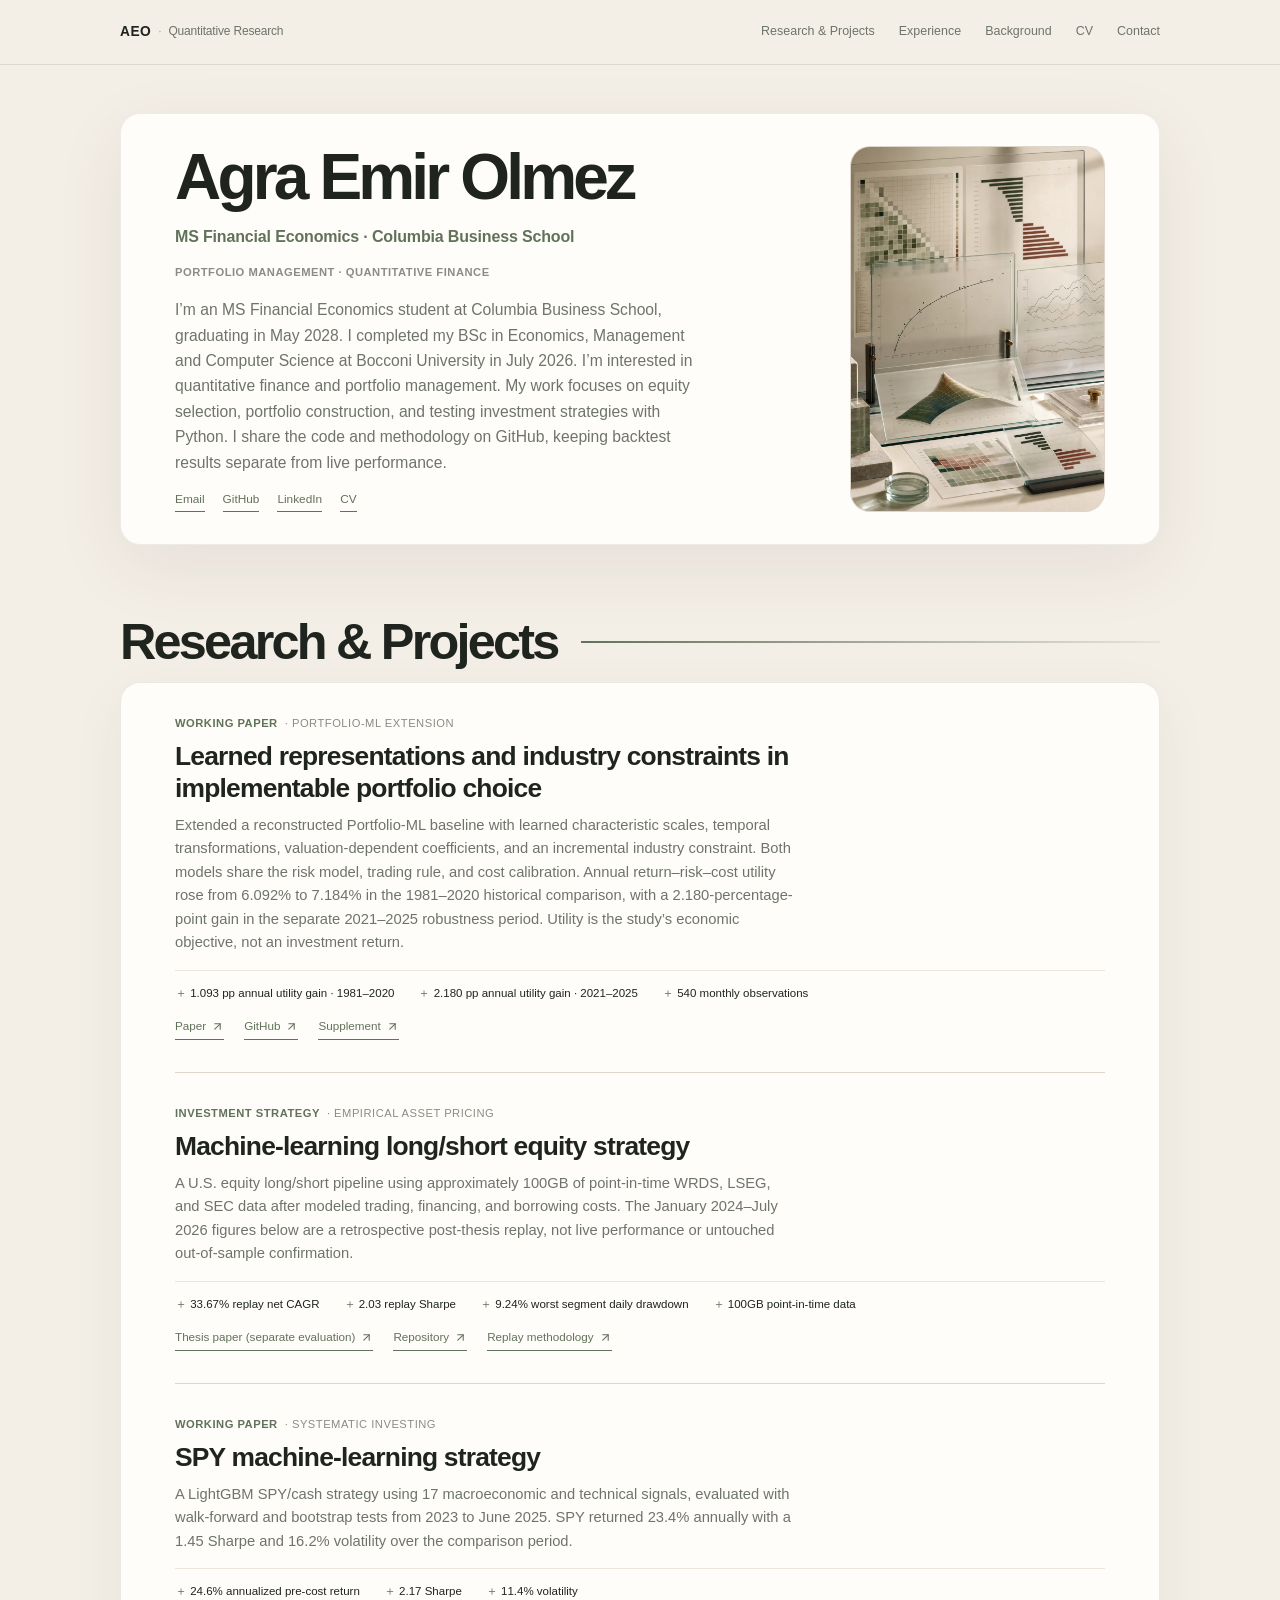
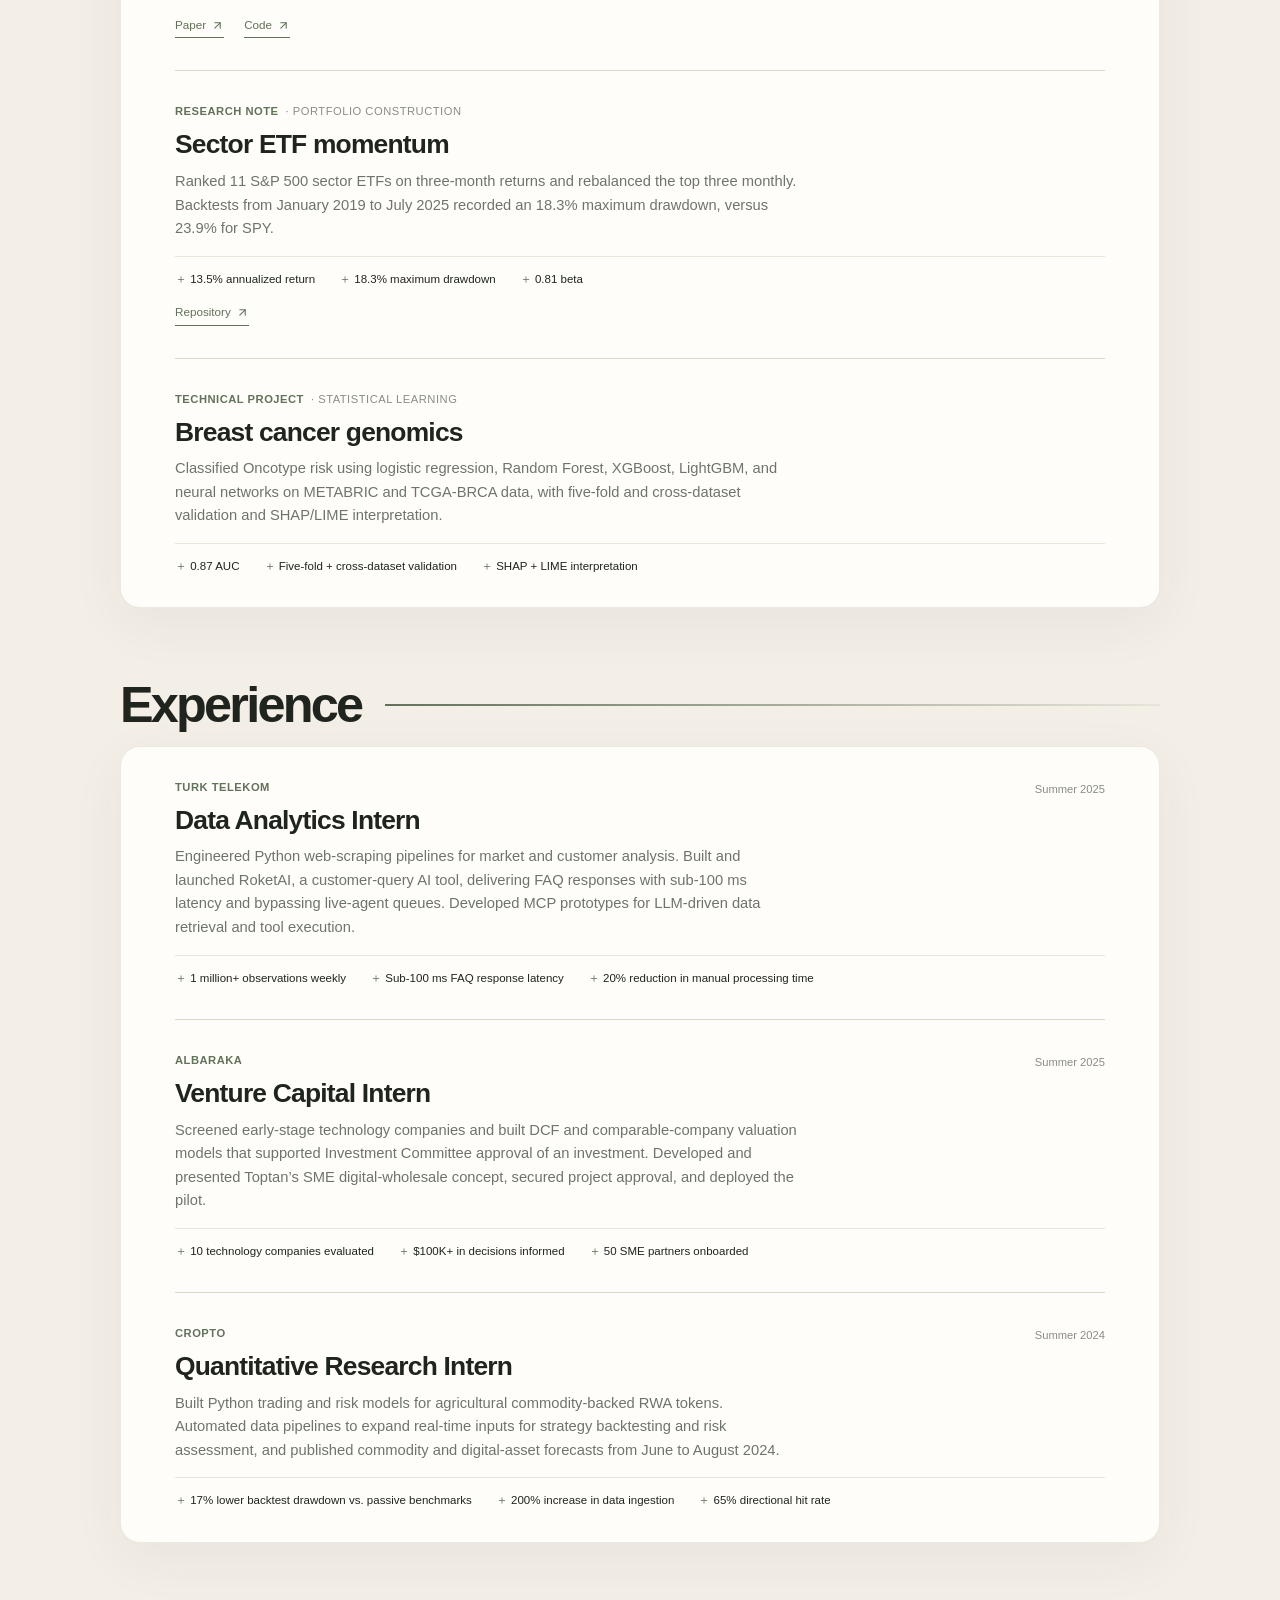
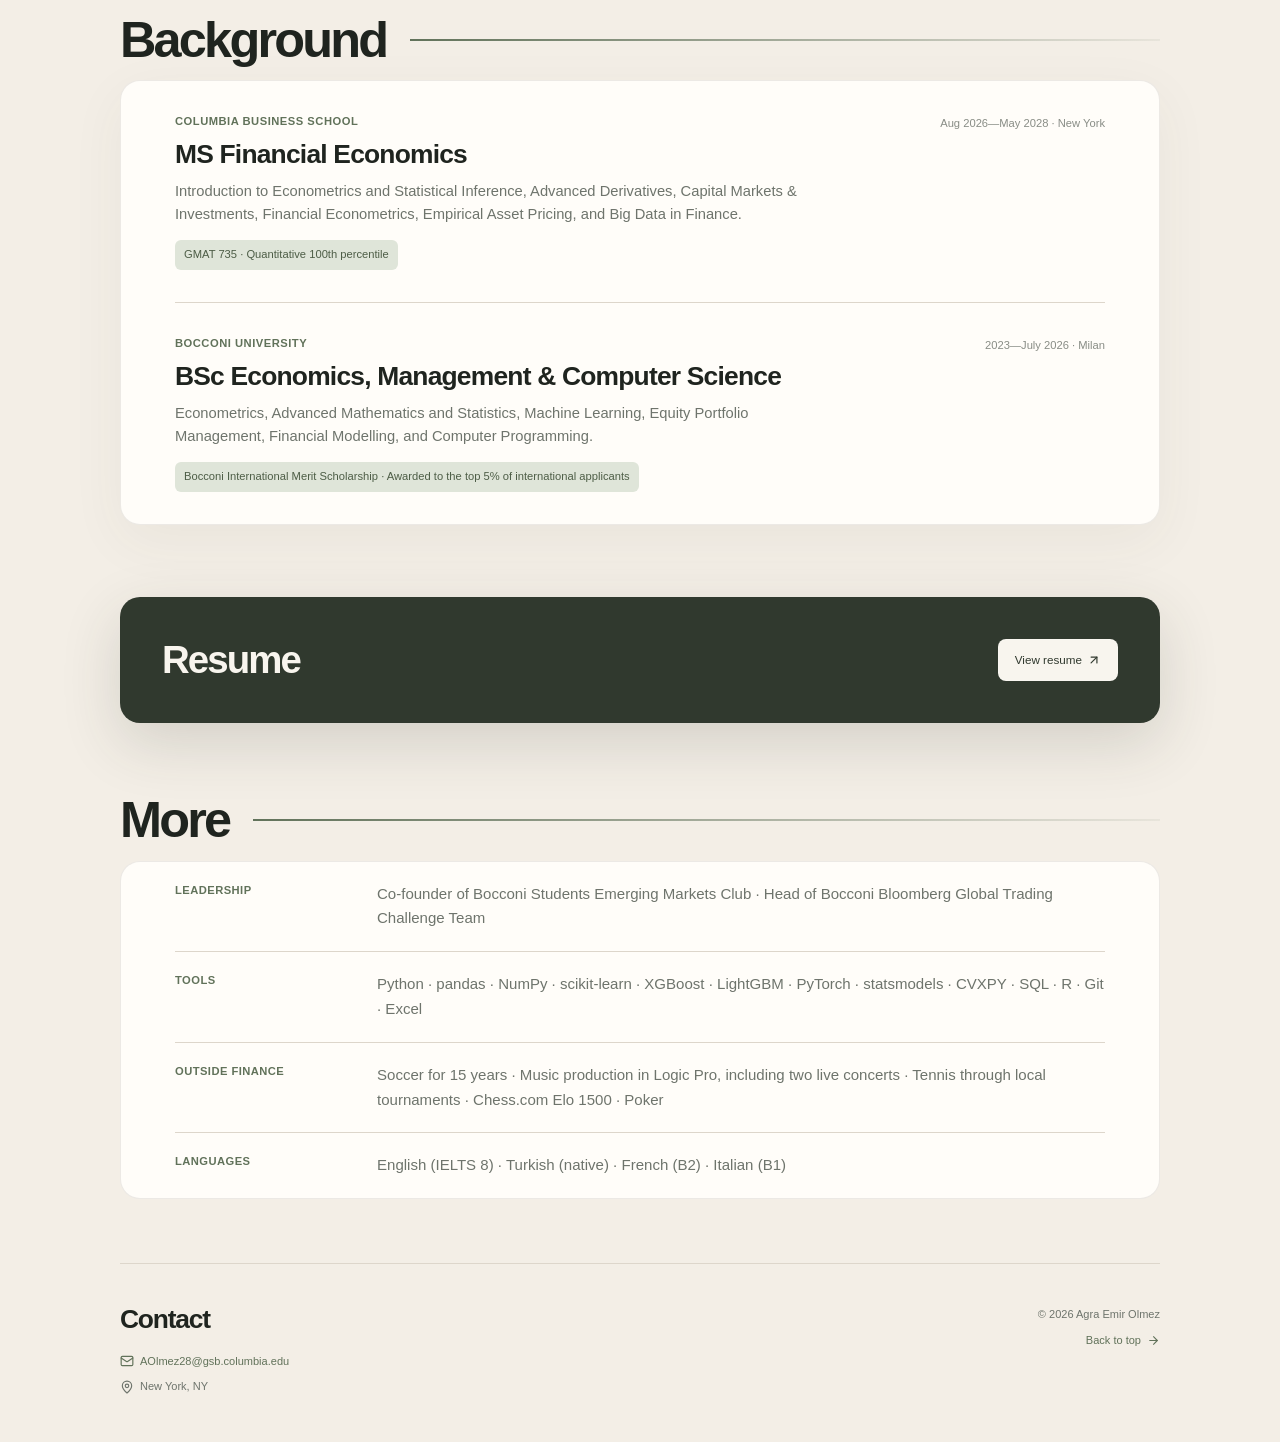
==== commit cb5b25f3: "Publish Portfolio-ML paper and updated CV with research links" ====
--- a/index.html
+++ b/index.html
@@ -1 +1 @@
-<!DOCTYPE html><html lang="en"><head><meta charSet="utf-8"/><meta name="viewport" content="width=device-width, initial-scale=1"/><link rel="preload" href="/quant-hero-visual.webp" as="image"/><link rel="stylesheet" href="/_next/static/css/index.6VmgE6OD.css"/><title>Agra Emir Olmez — Quantitative Finance &amp; Research</title><meta name="description" content="Agra Emir Olmez is an MS Financial Economics student at Columbia working across quantitative research, data, and investing."/><meta property="og:title" content="Agra Emir Olmez — Quantitative Finance &amp; Research"/><meta property="og:description" content="Quantitative finance, research, and investing—from Columbia MSFE student Agra Emir Olmez."/><meta property="og:url" content="https://agraolmez.github.io"/><meta property="og:site_name" content="Agra Emir Olmez"/><meta property="og:type" content="website"/><meta property="og:image" content="https://agraolmez.github.io/og.png"/><meta property="og:image:width" content="1727"/><meta property="og:image:height" content="911"/><meta property="og:image:alt" content="Agra Emir Olmez — Quantitative Finance &amp; Research"/><meta name="twitter:card" content="summary_large_image"/><meta name="twitter:title" content="Agra Emir Olmez — Quantitative Finance &amp; Research"/><meta name="twitter:description" content="Quantitative finance, research, and investing—from Columbia MSFE student Agra Emir Olmez."/><meta name="twitter:image" content="https://agraolmez.github.io/og.png"/><link rel="canonical" href="https://agraolmez.github.io/"/><link rel="icon" type="image/svg+xml" href="/favicon.svg"/></head><body><main id="top"><header class="global-nav"><nav class="site-nav" aria-label="Primary navigation"><a class="wordmark" href="#top"><span class="wordmark-name">AEO</span><span class="wordmark-separator" aria-hidden="true">·</span><span class="wordmark-detail">Quantitative Research</span></a><div class="nav-links"><a href="#research">Research &amp; Projects</a><a href="#experience">Experience</a><a href="#background">Background</a><a href="#resume">CV</a><a href="#contact">Contact</a></div></nav></header><div class="page-shell"><section class="content-section profile-section" aria-labelledby="intro-title"><div class="intro"><div class="intro-copy"><div class="intro-text-stack"><h1 class="intro-name" id="intro-title">Agra Emir Olmez</h1><p class="intro-credential">MS Financial Economics · Columbia Business School</p><p class="role">Portfolio management · Quantitative finance</p><p class="intro-summary">I’m an MS Financial Economics student at Columbia Business School, graduating in May 2028. I completed my BSc in Economics, Management and Computer Science at Bocconi University in July 2026. I’m interested in quantitative finance and portfolio management. My work focuses on equity selection, portfolio construction, and testing investment strategies with Python. I share the code and methodology on GitHub, keeping backtest results separate from live performance.</p><div class="contact-line" aria-label="Profile links"><a href="mailto:AOlmez28@gsb.columbia.edu">Email</a><a href="https://github.com/agraolmez" target="_blank" rel="noreferrer">GitHub</a><a href="https://www.linkedin.com/in/agraemirolmez/" target="_blank" rel="noreferrer">LinkedIn</a><a href="/Agra_Olmez_CV.pdf?v=2026-09-11" target="_blank" rel="noreferrer">CV</a></div></div></div><figure class="intro-visual"><img src="/quant-hero-visual.webp" alt="Quantitative finance research visual with factor matrices, long-short weights, and risk-return curves"/></figure></div></section><section class="content-section" id="research" aria-labelledby="research-title"><header class="section-head"><h2 id="research-title">Research &amp; Projects</h2><span class="section-rule" aria-hidden="true"></span></header><div class="entry-list"><article class="entry"><p class="entry-meta"><span>Investment strategy</span><span>· Empirical asset pricing</span></p><h3>Machine-learning long/short equity strategy</h3><p>A U.S. equity long/short pipeline using approximately 100GB of point-in-time WRDS, LSEG, and SEC data after modeled trading, financing, and borrowing costs. The January 2024–July 2026 figures below are a retrospective post-thesis replay, not live performance or untouched out-of-sample confirmation.</p><ul class="metric-list" aria-label="Machine-learning long/short equity strategy results"><li>33.67% replay net CAGR</li><li>2.03 replay Sharpe</li><li>9.24% worst segment daily drawdown</li><li>100GB point-in-time data</li></ul><div class="entry-links"><a href="/machine-learning-long-short-equity-strategy.pdf" target="_blank" rel="noreferrer">Thesis paper (separate evaluation) <svg xmlns="http://www.w3.org/2000/svg" width="13" height="13" viewBox="0 0 24 24" fill="none" stroke="currentColor" stroke-width="2" stroke-linecap="round" stroke-linejoin="round" class="lucide lucide-arrow-up-right" aria-hidden="true"><path d="M7 7h10v10"></path><path d="M7 17 17 7"></path></svg></a><a href="https://github.com/agraolmez/equity-selection-thesis" target="_blank" rel="noreferrer">Repository <svg xmlns="http://www.w3.org/2000/svg" width="13" height="13" viewBox="0 0 24 24" fill="none" stroke="currentColor" stroke-width="2" stroke-linecap="round" stroke-linejoin="round" class="lucide lucide-arrow-up-right" aria-hidden="true"><path d="M7 7h10v10"></path><path d="M7 17 17 7"></path></svg></a><a href="https://github.com/agraolmez/equity-selection-thesis/blob/main/POST_THESIS_REPLAY.md" target="_blank" rel="noreferrer">Replay methodology <svg xmlns="http://www.w3.org/2000/svg" width="13" height="13" viewBox="0 0 24 24" fill="none" stroke="currentColor" stroke-width="2" stroke-linecap="round" stroke-linejoin="round" class="lucide lucide-arrow-up-right" aria-hidden="true"><path d="M7 7h10v10"></path><path d="M7 17 17 7"></path></svg></a></div></article><article class="entry"><p class="entry-meta"><span>Working paper</span><span>· Systematic investing</span></p><h3>SPY machine-learning strategy</h3><p>A LightGBM SPY/cash strategy using 17 macroeconomic and technical signals, evaluated with walk-forward and bootstrap tests from 2023 to June 2025. SPY returned 23.4% annually with a 1.45 Sharpe and 16.2% volatility over the comparison period.</p><ul class="metric-list" aria-label="SPY machine-learning strategy results"><li>24.6% annualized pre-cost return</li><li>2.17 Sharpe</li><li>11.4% volatility</li></ul><div class="entry-links"><a href="https://papers.ssrn.com/sol3/papers.cfm?abstract_id=5351507" target="_blank" rel="noreferrer">Paper <svg xmlns="http://www.w3.org/2000/svg" width="13" height="13" viewBox="0 0 24 24" fill="none" stroke="currentColor" stroke-width="2" stroke-linecap="round" stroke-linejoin="round" class="lucide lucide-arrow-up-right" aria-hidden="true"><path d="M7 7h10v10"></path><path d="M7 17 17 7"></path></svg></a><a href="https://github.com/agraolmez/ml-spy-trading/tree/main" target="_blank" rel="noreferrer">Code <svg xmlns="http://www.w3.org/2000/svg" width="13" height="13" viewBox="0 0 24 24" fill="none" stroke="currentColor" stroke-width="2" stroke-linecap="round" stroke-linejoin="round" class="lucide lucide-arrow-up-right" aria-hidden="true"><path d="M7 7h10v10"></path><path d="M7 17 17 7"></path></svg></a></div></article><article class="entry"><p class="entry-meta"><span>Research note</span><span>· Portfolio construction</span></p><h3>Sector ETF momentum</h3><p>Ranked 11 S&amp;P 500 sector ETFs on three-month returns and rebalanced the top three monthly. Backtests from January 2019 to July 2025 recorded an 18.3% maximum drawdown, versus 23.9% for SPY.</p><ul class="metric-list" aria-label="Sector ETF momentum results"><li>13.5% annualized return</li><li>18.3% maximum drawdown</li><li>0.81 beta</li></ul><div class="entry-links"><a href="https://github.com/agraolmez/momentum-strategy" target="_blank" rel="noreferrer">Repository <svg xmlns="http://www.w3.org/2000/svg" width="13" height="13" viewBox="0 0 24 24" fill="none" stroke="currentColor" stroke-width="2" stroke-linecap="round" stroke-linejoin="round" class="lucide lucide-arrow-up-right" aria-hidden="true"><path d="M7 7h10v10"></path><path d="M7 17 17 7"></path></svg></a></div></article><article class="entry"><p class="entry-meta"><span>Technical project</span><span>· Statistical learning</span></p><h3>Breast cancer genomics</h3><p>Classified Oncotype risk using logistic regression, Random Forest, XGBoost, LightGBM, and neural networks on METABRIC and TCGA-BRCA data, with five-fold and cross-dataset validation and SHAP/LIME interpretation.</p><ul class="metric-list" aria-label="Breast cancer genomics results"><li>0.87 AUC</li><li>Five-fold + cross-dataset validation</li><li>SHAP + LIME interpretation</li></ul></article></div></section><section class="content-section" id="experience" aria-labelledby="experience-title"><header class="section-head"><h2 id="experience-title">Experience</h2><span class="section-rule" aria-hidden="true"></span></header><div class="entry-list"><article class="entry experience-entry"><div class="experience-heading"><div><p class="entry-meta company-name">Turk Telekom</p><h3>Data Analytics Intern</h3></div><time>Summer 2025</time></div><p>Engineered Python web-scraping pipelines for market and customer analysis. Built and launched RoketAI, a customer-query AI tool, delivering FAQ responses with sub-100 ms latency and bypassing live-agent queues. Developed MCP prototypes for LLM-driven data retrieval and tool execution.</p><ul class="metric-list" aria-label="Turk Telekom highlights"><li>1 million+ observations weekly</li><li>Sub-100 ms FAQ response latency</li><li>20% reduction in manual processing time</li></ul></article><article class="entry experience-entry"><div class="experience-heading"><div><p class="entry-meta company-name">Albaraka</p><h3>Venture Capital Intern</h3></div><time>Summer 2025</time></div><p>Screened early-stage technology companies and built DCF and comparable-company valuation models that supported Investment Committee approval of an investment. Developed and presented Toptan’s SME digital-wholesale concept, secured project approval, and deployed the pilot.</p><ul class="metric-list" aria-label="Albaraka highlights"><li>10 technology companies evaluated</li><li>$100K+ in decisions informed</li><li>50 SME partners onboarded</li></ul></article><article class="entry experience-entry"><div class="experience-heading"><div><p class="entry-meta company-name">Cropto</p><h3>Quantitative Research Intern</h3></div><time>Summer 2024</time></div><p>Built Python trading and risk models for agricultural commodity-backed RWA tokens. Automated data pipelines to expand real-time inputs for strategy backtesting and risk assessment, and published commodity and digital-asset forecasts from June to August 2024.</p><ul class="metric-list" aria-label="Cropto highlights"><li>17% lower backtest drawdown vs. passive benchmarks</li><li>200% increase in data ingestion</li><li>65% directional hit rate</li></ul></article></div></section><section class="content-section" id="background" aria-labelledby="background-title"><header class="section-head"><h2 id="background-title">Background</h2><span class="section-rule" aria-hidden="true"></span></header><div class="entry-list"><article class="entry background-entry"><div class="experience-heading"><div><p class="entry-meta company-name">Columbia Business School</p><h3>MS Financial Economics</h3></div><time>Aug 2026—May 2028 · New York</time></div><p>Introduction to Econometrics and Statistical Inference, Advanced Derivatives, Capital Markets &amp; Investments, Financial Econometrics, Empirical Asset Pricing, and Big Data in Finance.</p><p class="background-detail">GMAT 735 · Quantitative 100th percentile</p></article><article class="entry background-entry"><div class="experience-heading"><div><p class="entry-meta company-name">Bocconi University</p><h3>BSc Economics, Management &amp; Computer Science</h3></div><time>2023—July 2026 · Milan</time></div><p>Econometrics, Advanced Mathematics and Statistics, Machine Learning, Equity Portfolio Management, Financial Modelling, and Computer Programming.</p><p class="background-detail">Bocconi International Merit Scholarship · Awarded to the top 5% of international applicants</p></article></div></section><section class="resume-card" id="resume" aria-labelledby="resume-title"><div><h2 id="resume-title">Resume</h2></div><a class="resume-link" href="/Agra_Olmez_CV.pdf?v=2026-09-11" target="_blank" rel="noreferrer">View resume <svg xmlns="http://www.w3.org/2000/svg" width="14" height="14" viewBox="0 0 24 24" fill="none" stroke="currentColor" stroke-width="2" stroke-linecap="round" stroke-linejoin="round" class="lucide lucide-arrow-up-right" aria-hidden="true"><path d="M7 7h10v10"></path><path d="M7 17 17 7"></path></svg></a></section><section class="content-section compact-section" aria-labelledby="more-title"><header class="section-head"><h2 id="more-title">More</h2><span class="section-rule" aria-hidden="true"></span></header><dl class="details-list"><div><dt>Leadership</dt><dd>Co-founder of Bocconi Students Emerging Markets Club · Head of Bocconi Bloomberg Global Trading Challenge Team</dd></div><div><dt>Tools</dt><dd>Python · pandas · NumPy · scikit-learn · XGBoost · LightGBM · PyTorch · statsmodels · CVXPY · SQL · R · Git · Excel</dd></div><div><dt>Outside finance</dt><dd>Soccer for 15 years · Music production in Logic Pro, including two live concerts · Tennis through local tournaments · Chess.com Elo 1500 · Poker</dd></div><div><dt>Languages</dt><dd>English (IELTS 8) · Turkish (native) · French (B2) · Italian (B1)</dd></div></dl></section><footer class="site-footer" id="contact"><div><p class="footer-title">Contact</p><a href="mailto:AOlmez28@gsb.columbia.edu"><svg xmlns="http://www.w3.org/2000/svg" width="14" height="14" viewBox="0 0 24 24" fill="none" stroke="currentColor" stroke-width="2" stroke-linecap="round" stroke-linejoin="round" class="lucide lucide-mail" aria-hidden="true"><path d="m22 7-8.991 5.727a2 2 0 0 1-2.009 0L2 7"></path><rect x="2" y="4" width="20" height="16" rx="2"></rect></svg> AOlmez28@gsb.columbia.edu</a><span><svg xmlns="http://www.w3.org/2000/svg" width="14" height="14" viewBox="0 0 24 24" fill="none" stroke="currentColor" stroke-width="2" stroke-linecap="round" stroke-linejoin="round" class="lucide lucide-map-pin" aria-hidden="true"><path d="M20 10c0 4.993-5.539 10.193-7.399 11.799a1 1 0 0 1-1.202 0C9.539 20.193 4 14.993 4 10a8 8 0 0 1 16 0"></path><circle cx="12" cy="10" r="3"></circle></svg> New York, NY</span></div><div class="footer-end"><span>© 2026 Agra Emir Olmez</span><a href="#top">Back to top <svg xmlns="http://www.w3.org/2000/svg" width="13" height="13" viewBox="0 0 24 24" fill="none" stroke="currentColor" stroke-width="2" stroke-linecap="round" stroke-linejoin="round" class="lucide lucide-arrow-right" aria-hidden="true"><path d="M5 12h14"></path><path d="m12 5 7 7-7 7"></path></svg></a></div></footer></div></main></body></html>
+<!DOCTYPE html><html lang="en"><head><meta charSet="utf-8"/><meta name="viewport" content="width=device-width, initial-scale=1"/><link rel="preload" href="/quant-hero-visual.webp" as="image"/><link rel="stylesheet" href="/_next/static/css/index.6VmgE6OD.css"/><title>Agra Emir Olmez — Quantitative Finance &amp; Research</title><meta name="description" content="Agra Emir Olmez is an MS Financial Economics student at Columbia working across quantitative research, data, and investing."/><meta property="og:title" content="Agra Emir Olmez — Quantitative Finance &amp; Research"/><meta property="og:description" content="Quantitative finance, research, and investing—from Columbia MSFE student Agra Emir Olmez."/><meta property="og:url" content="https://agraolmez.github.io"/><meta property="og:site_name" content="Agra Emir Olmez"/><meta property="og:type" content="website"/><meta property="og:image" content="https://agraolmez.github.io/og.png"/><meta property="og:image:width" content="1727"/><meta property="og:image:height" content="911"/><meta property="og:image:alt" content="Agra Emir Olmez — Quantitative Finance &amp; Research"/><meta name="twitter:card" content="summary_large_image"/><meta name="twitter:title" content="Agra Emir Olmez — Quantitative Finance &amp; Research"/><meta name="twitter:description" content="Quantitative finance, research, and investing—from Columbia MSFE student Agra Emir Olmez."/><meta name="twitter:image" content="https://agraolmez.github.io/og.png"/><link rel="canonical" href="https://agraolmez.github.io/"/><link rel="icon" type="image/svg+xml" href="/favicon.svg"/></head><body><main id="top"><header class="global-nav"><nav class="site-nav" aria-label="Primary navigation"><a class="wordmark" href="#top"><span class="wordmark-name">AEO</span><span class="wordmark-separator" aria-hidden="true">·</span><span class="wordmark-detail">Quantitative Research</span></a><div class="nav-links"><a href="#research">Research &amp; Projects</a><a href="#experience">Experience</a><a href="#background">Background</a><a href="#resume">CV</a><a href="#contact">Contact</a></div></nav></header><div class="page-shell"><section class="content-section profile-section" aria-labelledby="intro-title"><div class="intro"><div class="intro-copy"><div class="intro-text-stack"><h1 class="intro-name" id="intro-title">Agra Emir Olmez</h1><p class="intro-credential">MS Financial Economics · Columbia Business School</p><p class="role">Portfolio management · Quantitative finance</p><p class="intro-summary">I’m an MS Financial Economics student at Columbia Business School, graduating in May 2028. I completed my BSc in Economics, Management and Computer Science at Bocconi University in July 2026. I’m interested in quantitative finance and portfolio management. My work focuses on equity selection, portfolio construction, and testing investment strategies with Python. I share the code and methodology on GitHub, keeping backtest results separate from live performance.</p><div class="contact-line" aria-label="Profile links"><a href="mailto:AOlmez28@gsb.columbia.edu">Email</a><a href="https://github.com/agraolmez" target="_blank" rel="noreferrer">GitHub</a><a href="https://www.linkedin.com/in/agraemirolmez/" target="_blank" rel="noreferrer">LinkedIn</a><a href="/Agra_Olmez_CV.pdf?v=2026-10-06" target="_blank" rel="noreferrer">CV</a></div></div></div><figure class="intro-visual"><img src="/quant-hero-visual.webp" alt="Quantitative finance research visual with factor matrices, long-short weights, and risk-return curves"/></figure></div></section><section class="content-section" id="research" aria-labelledby="research-title"><header class="section-head"><h2 id="research-title">Research &amp; Projects</h2><span class="section-rule" aria-hidden="true"></span></header><div class="entry-list"><article class="entry"><p class="entry-meta"><span>Working paper</span><span>· Portfolio-ML extension</span></p><h3>Learned representations and industry constraints in implementable portfolio choice</h3><p>Extended a reconstructed Portfolio-ML baseline with learned characteristic scales, temporal transformations, valuation-dependent coefficients, and an incremental industry constraint. Both models share the risk model, trading rule, and cost calibration. Annual return–risk–cost utility rose from 6.092% to 7.184% in the 1981–2020 historical comparison, with a 2.180-percentage-point gain in the separate 2021–2025 robustness period. Utility is the study’s economic objective, not an investment return.</p><ul class="metric-list" aria-label="Learned representations and industry constraints in implementable portfolio choice results"><li>1.093 pp annual utility gain · 1981–2020</li><li>2.180 pp annual utility gain · 2021–2025</li><li>540 monthly observations</li></ul><div class="entry-links"><a href="/portfolio-ml-extension-paper.pdf" target="_blank" rel="noreferrer">Paper <svg xmlns="http://www.w3.org/2000/svg" width="13" height="13" viewBox="0 0 24 24" fill="none" stroke="currentColor" stroke-width="2" stroke-linecap="round" stroke-linejoin="round" class="lucide lucide-arrow-up-right" aria-hidden="true"><path d="M7 7h10v10"></path><path d="M7 17 17 7"></path></svg></a><a href="https://github.com/agraolmez/portfolio-ml-extension" target="_blank" rel="noreferrer">GitHub <svg xmlns="http://www.w3.org/2000/svg" width="13" height="13" viewBox="0 0 24 24" fill="none" stroke="currentColor" stroke-width="2" stroke-linecap="round" stroke-linejoin="round" class="lucide lucide-arrow-up-right" aria-hidden="true"><path d="M7 7h10v10"></path><path d="M7 17 17 7"></path></svg></a><a href="https://github.com/agraolmez/portfolio-ml-extension/blob/main/paper/supplemental_material.pdf" target="_blank" rel="noreferrer">Supplement <svg xmlns="http://www.w3.org/2000/svg" width="13" height="13" viewBox="0 0 24 24" fill="none" stroke="currentColor" stroke-width="2" stroke-linecap="round" stroke-linejoin="round" class="lucide lucide-arrow-up-right" aria-hidden="true"><path d="M7 7h10v10"></path><path d="M7 17 17 7"></path></svg></a></div></article><article class="entry"><p class="entry-meta"><span>Investment strategy</span><span>· Empirical asset pricing</span></p><h3>Machine-learning long/short equity strategy</h3><p>A U.S. equity long/short pipeline using approximately 100GB of point-in-time WRDS, LSEG, and SEC data after modeled trading, financing, and borrowing costs. The January 2024–July 2026 figures below are a retrospective post-thesis replay, not live performance or untouched out-of-sample confirmation.</p><ul class="metric-list" aria-label="Machine-learning long/short equity strategy results"><li>33.67% replay net CAGR</li><li>2.03 replay Sharpe</li><li>9.24% worst segment daily drawdown</li><li>100GB point-in-time data</li></ul><div class="entry-links"><a href="/machine-learning-long-short-equity-strategy.pdf" target="_blank" rel="noreferrer">Thesis paper (separate evaluation) <svg xmlns="http://www.w3.org/2000/svg" width="13" height="13" viewBox="0 0 24 24" fill="none" stroke="currentColor" stroke-width="2" stroke-linecap="round" stroke-linejoin="round" class="lucide lucide-arrow-up-right" aria-hidden="true"><path d="M7 7h10v10"></path><path d="M7 17 17 7"></path></svg></a><a href="https://github.com/agraolmez/equity-selection-thesis" target="_blank" rel="noreferrer">Repository <svg xmlns="http://www.w3.org/2000/svg" width="13" height="13" viewBox="0 0 24 24" fill="none" stroke="currentColor" stroke-width="2" stroke-linecap="round" stroke-linejoin="round" class="lucide lucide-arrow-up-right" aria-hidden="true"><path d="M7 7h10v10"></path><path d="M7 17 17 7"></path></svg></a><a href="https://github.com/agraolmez/equity-selection-thesis/blob/main/POST_THESIS_REPLAY.md" target="_blank" rel="noreferrer">Replay methodology <svg xmlns="http://www.w3.org/2000/svg" width="13" height="13" viewBox="0 0 24 24" fill="none" stroke="currentColor" stroke-width="2" stroke-linecap="round" stroke-linejoin="round" class="lucide lucide-arrow-up-right" aria-hidden="true"><path d="M7 7h10v10"></path><path d="M7 17 17 7"></path></svg></a></div></article><article class="entry"><p class="entry-meta"><span>Working paper</span><span>· Systematic investing</span></p><h3>SPY machine-learning strategy</h3><p>A LightGBM SPY/cash strategy using 17 macroeconomic and technical signals, evaluated with walk-forward and bootstrap tests from 2023 to June 2025. SPY returned 23.4% annually with a 1.45 Sharpe and 16.2% volatility over the comparison period.</p><ul class="metric-list" aria-label="SPY machine-learning strategy results"><li>24.6% annualized pre-cost return</li><li>2.17 Sharpe</li><li>11.4% volatility</li></ul><div class="entry-links"><a href="https://papers.ssrn.com/sol3/papers.cfm?abstract_id=5351507" target="_blank" rel="noreferrer">Paper <svg xmlns="http://www.w3.org/2000/svg" width="13" height="13" viewBox="0 0 24 24" fill="none" stroke="currentColor" stroke-width="2" stroke-linecap="round" stroke-linejoin="round" class="lucide lucide-arrow-up-right" aria-hidden="true"><path d="M7 7h10v10"></path><path d="M7 17 17 7"></path></svg></a><a href="https://github.com/agraolmez/ml-spy-trading/tree/main" target="_blank" rel="noreferrer">Code <svg xmlns="http://www.w3.org/2000/svg" width="13" height="13" viewBox="0 0 24 24" fill="none" stroke="currentColor" stroke-width="2" stroke-linecap="round" stroke-linejoin="round" class="lucide lucide-arrow-up-right" aria-hidden="true"><path d="M7 7h10v10"></path><path d="M7 17 17 7"></path></svg></a></div></article><article class="entry"><p class="entry-meta"><span>Research note</span><span>· Portfolio construction</span></p><h3>Sector ETF momentum</h3><p>Ranked 11 S&amp;P 500 sector ETFs on three-month returns and rebalanced the top three monthly. Backtests from January 2019 to July 2025 recorded an 18.3% maximum drawdown, versus 23.9% for SPY.</p><ul class="metric-list" aria-label="Sector ETF momentum results"><li>13.5% annualized return</li><li>18.3% maximum drawdown</li><li>0.81 beta</li></ul><div class="entry-links"><a href="https://github.com/agraolmez/momentum-strategy" target="_blank" rel="noreferrer">Repository <svg xmlns="http://www.w3.org/2000/svg" width="13" height="13" viewBox="0 0 24 24" fill="none" stroke="currentColor" stroke-width="2" stroke-linecap="round" stroke-linejoin="round" class="lucide lucide-arrow-up-right" aria-hidden="true"><path d="M7 7h10v10"></path><path d="M7 17 17 7"></path></svg></a></div></article><article class="entry"><p class="entry-meta"><span>Technical project</span><span>· Statistical learning</span></p><h3>Breast cancer genomics</h3><p>Classified Oncotype risk using logistic regression, Random Forest, XGBoost, LightGBM, and neural networks on METABRIC and TCGA-BRCA data, with five-fold and cross-dataset validation and SHAP/LIME interpretation.</p><ul class="metric-list" aria-label="Breast cancer genomics results"><li>0.87 AUC</li><li>Five-fold + cross-dataset validation</li><li>SHAP + LIME interpretation</li></ul></article></div></section><section class="content-section" id="experience" aria-labelledby="experience-title"><header class="section-head"><h2 id="experience-title">Experience</h2><span class="section-rule" aria-hidden="true"></span></header><div class="entry-list"><article class="entry experience-entry"><div class="experience-heading"><div><p class="entry-meta company-name">Turk Telekom</p><h3>Data Analytics Intern</h3></div><time>Summer 2025</time></div><p>Engineered Python web-scraping pipelines for market and customer analysis. Built and launched RoketAI, a customer-query AI tool, delivering FAQ responses with sub-100 ms latency and bypassing live-agent queues. Developed MCP prototypes for LLM-driven data retrieval and tool execution.</p><ul class="metric-list" aria-label="Turk Telekom highlights"><li>1 million+ observations weekly</li><li>Sub-100 ms FAQ response latency</li><li>20% reduction in manual processing time</li></ul></article><article class="entry experience-entry"><div class="experience-heading"><div><p class="entry-meta company-name">Albaraka</p><h3>Venture Capital Intern</h3></div><time>Summer 2025</time></div><p>Screened early-stage technology companies and built DCF and comparable-company valuation models that supported Investment Committee approval of an investment. Developed and presented Toptan’s SME digital-wholesale concept, secured project approval, and deployed the pilot.</p><ul class="metric-list" aria-label="Albaraka highlights"><li>10 technology companies evaluated</li><li>$100K+ in decisions informed</li><li>50 SME partners onboarded</li></ul></article><article class="entry experience-entry"><div class="experience-heading"><div><p class="entry-meta company-name">Cropto</p><h3>Quantitative Research Intern</h3></div><time>Summer 2024</time></div><p>Built Python trading and risk models for agricultural commodity-backed RWA tokens. Automated data pipelines to expand real-time inputs for strategy backtesting and risk assessment, and published commodity and digital-asset forecasts from June to August 2024.</p><ul class="metric-list" aria-label="Cropto highlights"><li>17% lower backtest drawdown vs. passive benchmarks</li><li>200% increase in data ingestion</li><li>65% directional hit rate</li></ul></article></div></section><section class="content-section" id="background" aria-labelledby="background-title"><header class="section-head"><h2 id="background-title">Background</h2><span class="section-rule" aria-hidden="true"></span></header><div class="entry-list"><article class="entry background-entry"><div class="experience-heading"><div><p class="entry-meta company-name">Columbia Business School</p><h3>MS Financial Economics</h3></div><time>Aug 2026—May 2028 · New York</time></div><p>Introduction to Econometrics and Statistical Inference, Advanced Derivatives, Capital Markets &amp; Investments, Financial Econometrics, Empirical Asset Pricing, and Big Data in Finance.</p><p class="background-detail">GMAT 735 · Quantitative 100th percentile</p></article><article class="entry background-entry"><div class="experience-heading"><div><p class="entry-meta company-name">Bocconi University</p><h3>BSc Economics, Management &amp; Computer Science</h3></div><time>2023—July 2026 · Milan</time></div><p>Econometrics, Advanced Mathematics and Statistics, Machine Learning, Equity Portfolio Management, Financial Modelling, and Computer Programming.</p><p class="background-detail">Bocconi International Merit Scholarship · Awarded to the top 5% of international applicants</p></article></div></section><section class="resume-card" id="resume" aria-labelledby="resume-title"><div><h2 id="resume-title">Resume</h2></div><a class="resume-link" href="/Agra_Olmez_CV.pdf?v=2026-10-06" target="_blank" rel="noreferrer">View resume <svg xmlns="http://www.w3.org/2000/svg" width="14" height="14" viewBox="0 0 24 24" fill="none" stroke="currentColor" stroke-width="2" stroke-linecap="round" stroke-linejoin="round" class="lucide lucide-arrow-up-right" aria-hidden="true"><path d="M7 7h10v10"></path><path d="M7 17 17 7"></path></svg></a></section><section class="content-section compact-section" aria-labelledby="more-title"><header class="section-head"><h2 id="more-title">More</h2><span class="section-rule" aria-hidden="true"></span></header><dl class="details-list"><div><dt>Leadership</dt><dd>Co-founder of Bocconi Students Emerging Markets Club · Head of Bocconi Bloomberg Global Trading Challenge Team</dd></div><div><dt>Tools</dt><dd>Python · pandas · NumPy · scikit-learn · XGBoost · LightGBM · PyTorch · statsmodels · CVXPY · SQL · R · Git · Excel</dd></div><div><dt>Outside finance</dt><dd>Soccer for 15 years · Music production in Logic Pro, including two live concerts · Tennis through local tournaments · Chess.com Elo 1500 · Poker</dd></div><div><dt>Languages</dt><dd>English (IELTS 8) · Turkish (native) · French (B2) · Italian (B1)</dd></div></dl></section><footer class="site-footer" id="contact"><div><p class="footer-title">Contact</p><a href="mailto:AOlmez28@gsb.columbia.edu"><svg xmlns="http://www.w3.org/2000/svg" width="14" height="14" viewBox="0 0 24 24" fill="none" stroke="currentColor" stroke-width="2" stroke-linecap="round" stroke-linejoin="round" class="lucide lucide-mail" aria-hidden="true"><path d="m22 7-8.991 5.727a2 2 0 0 1-2.009 0L2 7"></path><rect x="2" y="4" width="20" height="16" rx="2"></rect></svg> AOlmez28@gsb.columbia.edu</a><span><svg xmlns="http://www.w3.org/2000/svg" width="14" height="14" viewBox="0 0 24 24" fill="none" stroke="currentColor" stroke-width="2" stroke-linecap="round" stroke-linejoin="round" class="lucide lucide-map-pin" aria-hidden="true"><path d="M20 10c0 4.993-5.539 10.193-7.399 11.799a1 1 0 0 1-1.202 0C9.539 20.193 4 14.993 4 10a8 8 0 0 1 16 0"></path><circle cx="12" cy="10" r="3"></circle></svg> New York, NY</span></div><div class="footer-end"><span>© 2026 Agra Emir Olmez</span><a href="#top">Back to top <svg xmlns="http://www.w3.org/2000/svg" width="13" height="13" viewBox="0 0 24 24" fill="none" stroke="currentColor" stroke-width="2" stroke-linecap="round" stroke-linejoin="round" class="lucide lucide-arrow-right" aria-hidden="true"><path d="M5 12h14"></path><path d="m12 5 7 7-7 7"></path></svg></a></div></footer></div></main></body></html>
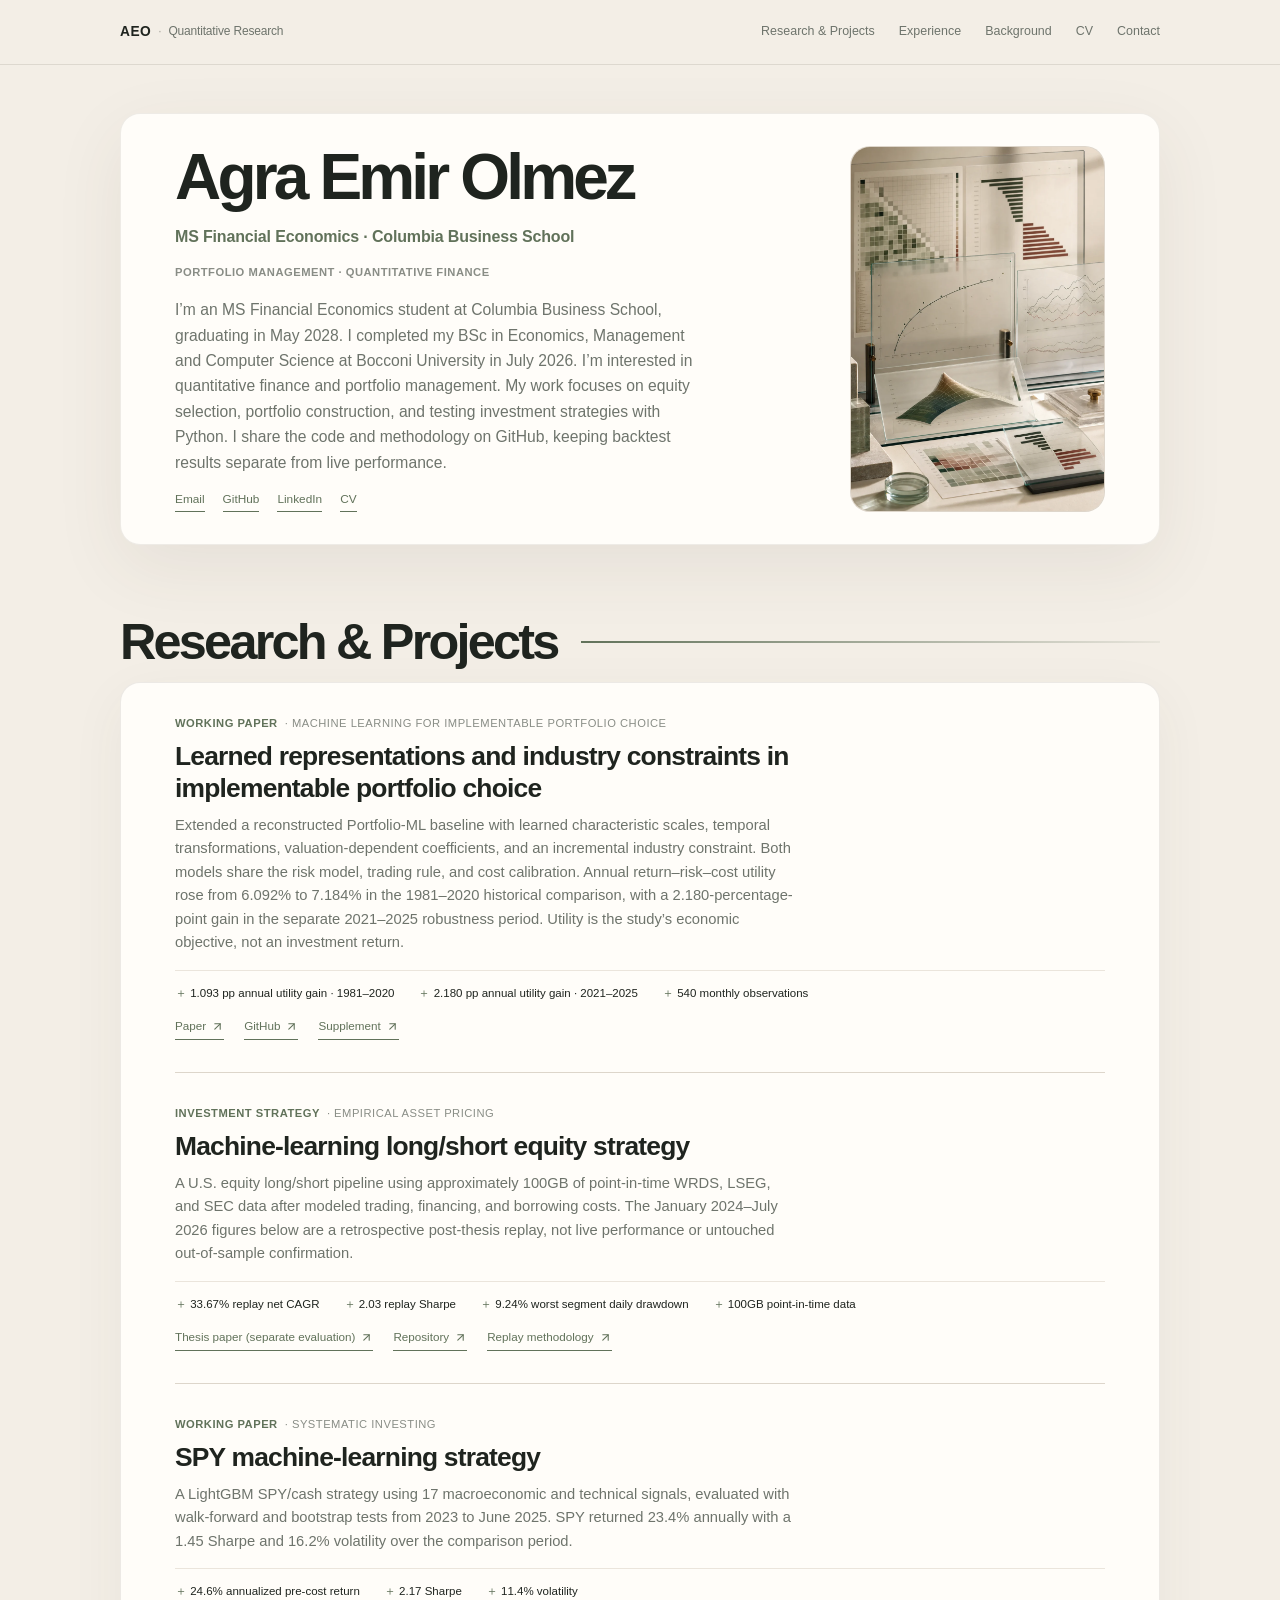
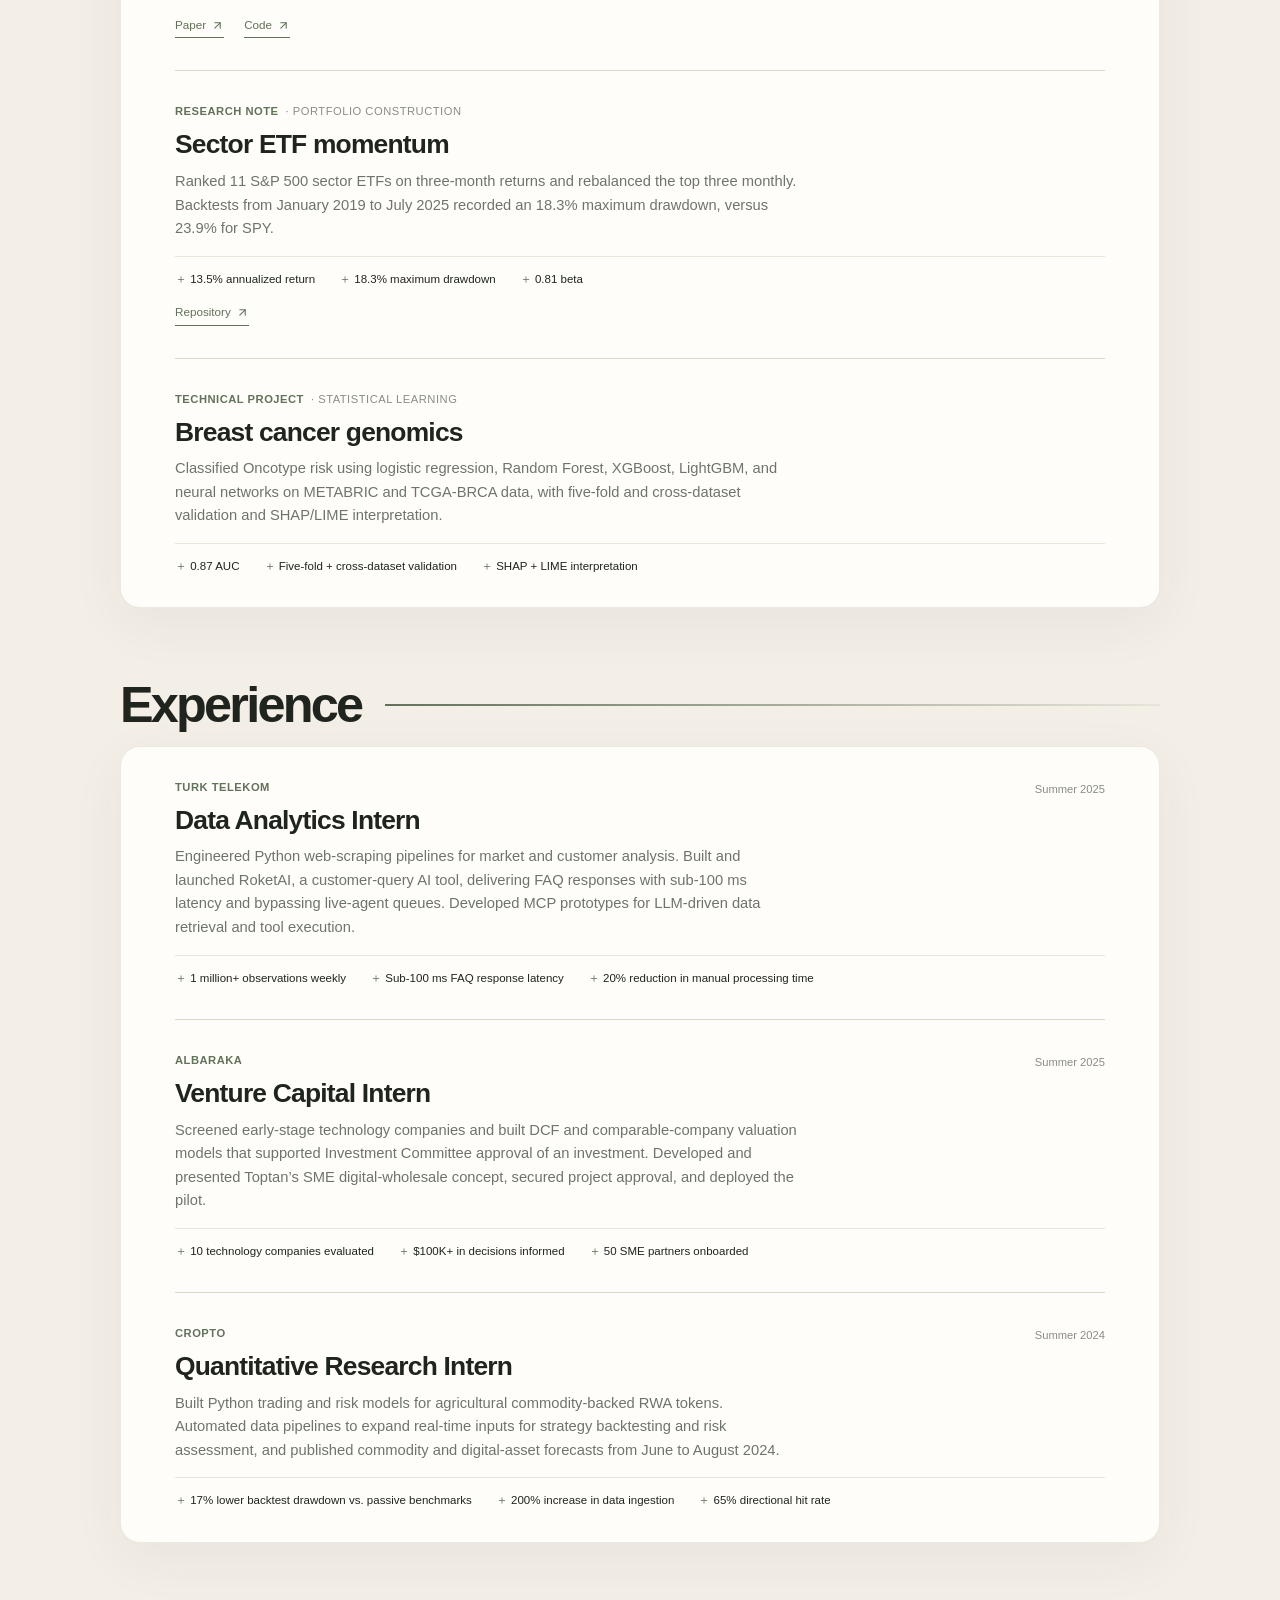
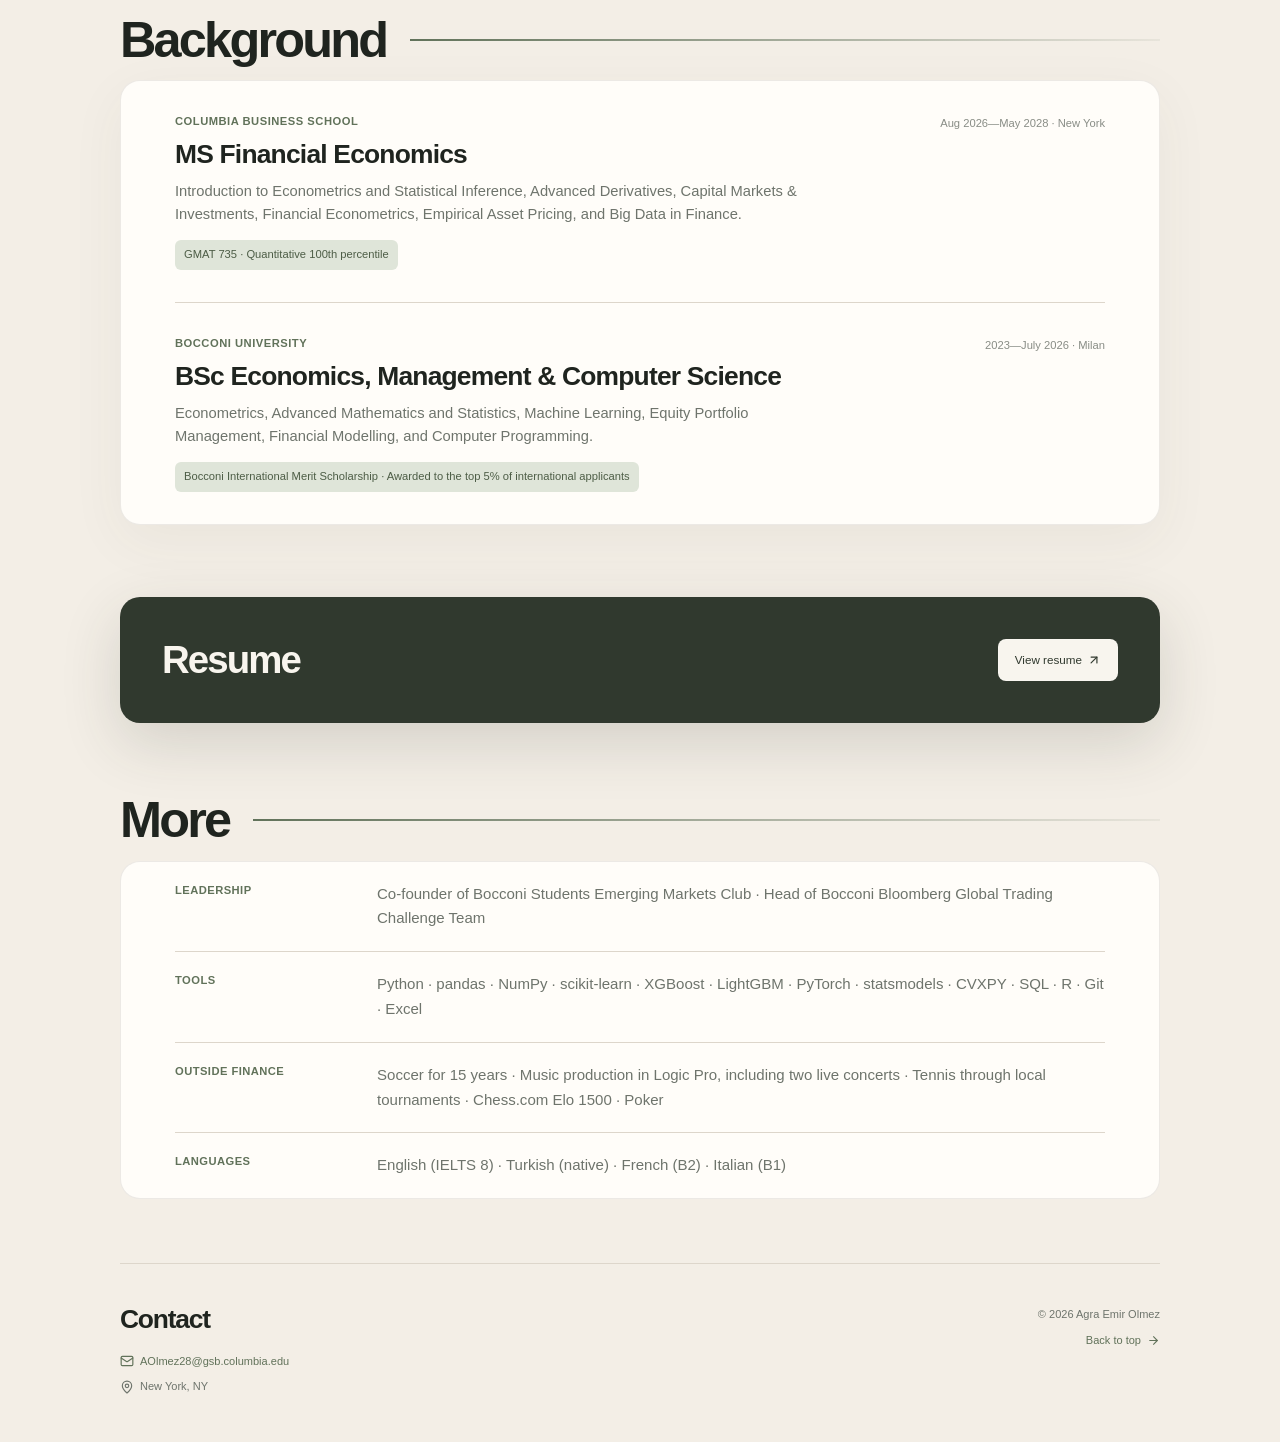
==== commit dca54e8a: "Update research display name and linked CV" ====
--- a/index.html
+++ b/index.html
@@ -1 +1 @@
-<!DOCTYPE html><html lang="en"><head><meta charSet="utf-8"/><meta name="viewport" content="width=device-width, initial-scale=1"/><link rel="preload" href="/quant-hero-visual.webp" as="image"/><link rel="stylesheet" href="/_next/static/css/index.6VmgE6OD.css"/><title>Agra Emir Olmez — Quantitative Finance &amp; Research</title><meta name="description" content="Agra Emir Olmez is an MS Financial Economics student at Columbia working across quantitative research, data, and investing."/><meta property="og:title" content="Agra Emir Olmez — Quantitative Finance &amp; Research"/><meta property="og:description" content="Quantitative finance, research, and investing—from Columbia MSFE student Agra Emir Olmez."/><meta property="og:url" content="https://agraolmez.github.io"/><meta property="og:site_name" content="Agra Emir Olmez"/><meta property="og:type" content="website"/><meta property="og:image" content="https://agraolmez.github.io/og.png"/><meta property="og:image:width" content="1727"/><meta property="og:image:height" content="911"/><meta property="og:image:alt" content="Agra Emir Olmez — Quantitative Finance &amp; Research"/><meta name="twitter:card" content="summary_large_image"/><meta name="twitter:title" content="Agra Emir Olmez — Quantitative Finance &amp; Research"/><meta name="twitter:description" content="Quantitative finance, research, and investing—from Columbia MSFE student Agra Emir Olmez."/><meta name="twitter:image" content="https://agraolmez.github.io/og.png"/><link rel="canonical" href="https://agraolmez.github.io/"/><link rel="icon" type="image/svg+xml" href="/favicon.svg"/></head><body><main id="top"><header class="global-nav"><nav class="site-nav" aria-label="Primary navigation"><a class="wordmark" href="#top"><span class="wordmark-name">AEO</span><span class="wordmark-separator" aria-hidden="true">·</span><span class="wordmark-detail">Quantitative Research</span></a><div class="nav-links"><a href="#research">Research &amp; Projects</a><a href="#experience">Experience</a><a href="#background">Background</a><a href="#resume">CV</a><a href="#contact">Contact</a></div></nav></header><div class="page-shell"><section class="content-section profile-section" aria-labelledby="intro-title"><div class="intro"><div class="intro-copy"><div class="intro-text-stack"><h1 class="intro-name" id="intro-title">Agra Emir Olmez</h1><p class="intro-credential">MS Financial Economics · Columbia Business School</p><p class="role">Portfolio management · Quantitative finance</p><p class="intro-summary">I’m an MS Financial Economics student at Columbia Business School, graduating in May 2028. I completed my BSc in Economics, Management and Computer Science at Bocconi University in July 2026. I’m interested in quantitative finance and portfolio management. My work focuses on equity selection, portfolio construction, and testing investment strategies with Python. I share the code and methodology on GitHub, keeping backtest results separate from live performance.</p><div class="contact-line" aria-label="Profile links"><a href="mailto:AOlmez28@gsb.columbia.edu">Email</a><a href="https://github.com/agraolmez" target="_blank" rel="noreferrer">GitHub</a><a href="https://www.linkedin.com/in/agraemirolmez/" target="_blank" rel="noreferrer">LinkedIn</a><a href="/Agra_Olmez_CV.pdf?v=2026-10-06" target="_blank" rel="noreferrer">CV</a></div></div></div><figure class="intro-visual"><img src="/quant-hero-visual.webp" alt="Quantitative finance research visual with factor matrices, long-short weights, and risk-return curves"/></figure></div></section><section class="content-section" id="research" aria-labelledby="research-title"><header class="section-head"><h2 id="research-title">Research &amp; Projects</h2><span class="section-rule" aria-hidden="true"></span></header><div class="entry-list"><article class="entry"><p class="entry-meta"><span>Working paper</span><span>· Portfolio-ML extension</span></p><h3>Learned representations and industry constraints in implementable portfolio choice</h3><p>Extended a reconstructed Portfolio-ML baseline with learned characteristic scales, temporal transformations, valuation-dependent coefficients, and an incremental industry constraint. Both models share the risk model, trading rule, and cost calibration. Annual return–risk–cost utility rose from 6.092% to 7.184% in the 1981–2020 historical comparison, with a 2.180-percentage-point gain in the separate 2021–2025 robustness period. Utility is the study’s economic objective, not an investment return.</p><ul class="metric-list" aria-label="Learned representations and industry constraints in implementable portfolio choice results"><li>1.093 pp annual utility gain · 1981–2020</li><li>2.180 pp annual utility gain · 2021–2025</li><li>540 monthly observations</li></ul><div class="entry-links"><a href="/portfolio-ml-extension-paper.pdf" target="_blank" rel="noreferrer">Paper <svg xmlns="http://www.w3.org/2000/svg" width="13" height="13" viewBox="0 0 24 24" fill="none" stroke="currentColor" stroke-width="2" stroke-linecap="round" stroke-linejoin="round" class="lucide lucide-arrow-up-right" aria-hidden="true"><path d="M7 7h10v10"></path><path d="M7 17 17 7"></path></svg></a><a href="https://github.com/agraolmez/portfolio-ml-extension" target="_blank" rel="noreferrer">GitHub <svg xmlns="http://www.w3.org/2000/svg" width="13" height="13" viewBox="0 0 24 24" fill="none" stroke="currentColor" stroke-width="2" stroke-linecap="round" stroke-linejoin="round" class="lucide lucide-arrow-up-right" aria-hidden="true"><path d="M7 7h10v10"></path><path d="M7 17 17 7"></path></svg></a><a href="https://github.com/agraolmez/portfolio-ml-extension/blob/main/paper/supplemental_material.pdf" target="_blank" rel="noreferrer">Supplement <svg xmlns="http://www.w3.org/2000/svg" width="13" height="13" viewBox="0 0 24 24" fill="none" stroke="currentColor" stroke-width="2" stroke-linecap="round" stroke-linejoin="round" class="lucide lucide-arrow-up-right" aria-hidden="true"><path d="M7 7h10v10"></path><path d="M7 17 17 7"></path></svg></a></div></article><article class="entry"><p class="entry-meta"><span>Investment strategy</span><span>· Empirical asset pricing</span></p><h3>Machine-learning long/short equity strategy</h3><p>A U.S. equity long/short pipeline using approximately 100GB of point-in-time WRDS, LSEG, and SEC data after modeled trading, financing, and borrowing costs. The January 2024–July 2026 figures below are a retrospective post-thesis replay, not live performance or untouched out-of-sample confirmation.</p><ul class="metric-list" aria-label="Machine-learning long/short equity strategy results"><li>33.67% replay net CAGR</li><li>2.03 replay Sharpe</li><li>9.24% worst segment daily drawdown</li><li>100GB point-in-time data</li></ul><div class="entry-links"><a href="/machine-learning-long-short-equity-strategy.pdf" target="_blank" rel="noreferrer">Thesis paper (separate evaluation) <svg xmlns="http://www.w3.org/2000/svg" width="13" height="13" viewBox="0 0 24 24" fill="none" stroke="currentColor" stroke-width="2" stroke-linecap="round" stroke-linejoin="round" class="lucide lucide-arrow-up-right" aria-hidden="true"><path d="M7 7h10v10"></path><path d="M7 17 17 7"></path></svg></a><a href="https://github.com/agraolmez/equity-selection-thesis" target="_blank" rel="noreferrer">Repository <svg xmlns="http://www.w3.org/2000/svg" width="13" height="13" viewBox="0 0 24 24" fill="none" stroke="currentColor" stroke-width="2" stroke-linecap="round" stroke-linejoin="round" class="lucide lucide-arrow-up-right" aria-hidden="true"><path d="M7 7h10v10"></path><path d="M7 17 17 7"></path></svg></a><a href="https://github.com/agraolmez/equity-selection-thesis/blob/main/POST_THESIS_REPLAY.md" target="_blank" rel="noreferrer">Replay methodology <svg xmlns="http://www.w3.org/2000/svg" width="13" height="13" viewBox="0 0 24 24" fill="none" stroke="currentColor" stroke-width="2" stroke-linecap="round" stroke-linejoin="round" class="lucide lucide-arrow-up-right" aria-hidden="true"><path d="M7 7h10v10"></path><path d="M7 17 17 7"></path></svg></a></div></article><article class="entry"><p class="entry-meta"><span>Working paper</span><span>· Systematic investing</span></p><h3>SPY machine-learning strategy</h3><p>A LightGBM SPY/cash strategy using 17 macroeconomic and technical signals, evaluated with walk-forward and bootstrap tests from 2023 to June 2025. SPY returned 23.4% annually with a 1.45 Sharpe and 16.2% volatility over the comparison period.</p><ul class="metric-list" aria-label="SPY machine-learning strategy results"><li>24.6% annualized pre-cost return</li><li>2.17 Sharpe</li><li>11.4% volatility</li></ul><div class="entry-links"><a href="https://papers.ssrn.com/sol3/papers.cfm?abstract_id=5351507" target="_blank" rel="noreferrer">Paper <svg xmlns="http://www.w3.org/2000/svg" width="13" height="13" viewBox="0 0 24 24" fill="none" stroke="currentColor" stroke-width="2" stroke-linecap="round" stroke-linejoin="round" class="lucide lucide-arrow-up-right" aria-hidden="true"><path d="M7 7h10v10"></path><path d="M7 17 17 7"></path></svg></a><a href="https://github.com/agraolmez/ml-spy-trading/tree/main" target="_blank" rel="noreferrer">Code <svg xmlns="http://www.w3.org/2000/svg" width="13" height="13" viewBox="0 0 24 24" fill="none" stroke="currentColor" stroke-width="2" stroke-linecap="round" stroke-linejoin="round" class="lucide lucide-arrow-up-right" aria-hidden="true"><path d="M7 7h10v10"></path><path d="M7 17 17 7"></path></svg></a></div></article><article class="entry"><p class="entry-meta"><span>Research note</span><span>· Portfolio construction</span></p><h3>Sector ETF momentum</h3><p>Ranked 11 S&amp;P 500 sector ETFs on three-month returns and rebalanced the top three monthly. Backtests from January 2019 to July 2025 recorded an 18.3% maximum drawdown, versus 23.9% for SPY.</p><ul class="metric-list" aria-label="Sector ETF momentum results"><li>13.5% annualized return</li><li>18.3% maximum drawdown</li><li>0.81 beta</li></ul><div class="entry-links"><a href="https://github.com/agraolmez/momentum-strategy" target="_blank" rel="noreferrer">Repository <svg xmlns="http://www.w3.org/2000/svg" width="13" height="13" viewBox="0 0 24 24" fill="none" stroke="currentColor" stroke-width="2" stroke-linecap="round" stroke-linejoin="round" class="lucide lucide-arrow-up-right" aria-hidden="true"><path d="M7 7h10v10"></path><path d="M7 17 17 7"></path></svg></a></div></article><article class="entry"><p class="entry-meta"><span>Technical project</span><span>· Statistical learning</span></p><h3>Breast cancer genomics</h3><p>Classified Oncotype risk using logistic regression, Random Forest, XGBoost, LightGBM, and neural networks on METABRIC and TCGA-BRCA data, with five-fold and cross-dataset validation and SHAP/LIME interpretation.</p><ul class="metric-list" aria-label="Breast cancer genomics results"><li>0.87 AUC</li><li>Five-fold + cross-dataset validation</li><li>SHAP + LIME interpretation</li></ul></article></div></section><section class="content-section" id="experience" aria-labelledby="experience-title"><header class="section-head"><h2 id="experience-title">Experience</h2><span class="section-rule" aria-hidden="true"></span></header><div class="entry-list"><article class="entry experience-entry"><div class="experience-heading"><div><p class="entry-meta company-name">Turk Telekom</p><h3>Data Analytics Intern</h3></div><time>Summer 2025</time></div><p>Engineered Python web-scraping pipelines for market and customer analysis. Built and launched RoketAI, a customer-query AI tool, delivering FAQ responses with sub-100 ms latency and bypassing live-agent queues. Developed MCP prototypes for LLM-driven data retrieval and tool execution.</p><ul class="metric-list" aria-label="Turk Telekom highlights"><li>1 million+ observations weekly</li><li>Sub-100 ms FAQ response latency</li><li>20% reduction in manual processing time</li></ul></article><article class="entry experience-entry"><div class="experience-heading"><div><p class="entry-meta company-name">Albaraka</p><h3>Venture Capital Intern</h3></div><time>Summer 2025</time></div><p>Screened early-stage technology companies and built DCF and comparable-company valuation models that supported Investment Committee approval of an investment. Developed and presented Toptan’s SME digital-wholesale concept, secured project approval, and deployed the pilot.</p><ul class="metric-list" aria-label="Albaraka highlights"><li>10 technology companies evaluated</li><li>$100K+ in decisions informed</li><li>50 SME partners onboarded</li></ul></article><article class="entry experience-entry"><div class="experience-heading"><div><p class="entry-meta company-name">Cropto</p><h3>Quantitative Research Intern</h3></div><time>Summer 2024</time></div><p>Built Python trading and risk models for agricultural commodity-backed RWA tokens. Automated data pipelines to expand real-time inputs for strategy backtesting and risk assessment, and published commodity and digital-asset forecasts from June to August 2024.</p><ul class="metric-list" aria-label="Cropto highlights"><li>17% lower backtest drawdown vs. passive benchmarks</li><li>200% increase in data ingestion</li><li>65% directional hit rate</li></ul></article></div></section><section class="content-section" id="background" aria-labelledby="background-title"><header class="section-head"><h2 id="background-title">Background</h2><span class="section-rule" aria-hidden="true"></span></header><div class="entry-list"><article class="entry background-entry"><div class="experience-heading"><div><p class="entry-meta company-name">Columbia Business School</p><h3>MS Financial Economics</h3></div><time>Aug 2026—May 2028 · New York</time></div><p>Introduction to Econometrics and Statistical Inference, Advanced Derivatives, Capital Markets &amp; Investments, Financial Econometrics, Empirical Asset Pricing, and Big Data in Finance.</p><p class="background-detail">GMAT 735 · Quantitative 100th percentile</p></article><article class="entry background-entry"><div class="experience-heading"><div><p class="entry-meta company-name">Bocconi University</p><h3>BSc Economics, Management &amp; Computer Science</h3></div><time>2023—July 2026 · Milan</time></div><p>Econometrics, Advanced Mathematics and Statistics, Machine Learning, Equity Portfolio Management, Financial Modelling, and Computer Programming.</p><p class="background-detail">Bocconi International Merit Scholarship · Awarded to the top 5% of international applicants</p></article></div></section><section class="resume-card" id="resume" aria-labelledby="resume-title"><div><h2 id="resume-title">Resume</h2></div><a class="resume-link" href="/Agra_Olmez_CV.pdf?v=2026-10-06" target="_blank" rel="noreferrer">View resume <svg xmlns="http://www.w3.org/2000/svg" width="14" height="14" viewBox="0 0 24 24" fill="none" stroke="currentColor" stroke-width="2" stroke-linecap="round" stroke-linejoin="round" class="lucide lucide-arrow-up-right" aria-hidden="true"><path d="M7 7h10v10"></path><path d="M7 17 17 7"></path></svg></a></section><section class="content-section compact-section" aria-labelledby="more-title"><header class="section-head"><h2 id="more-title">More</h2><span class="section-rule" aria-hidden="true"></span></header><dl class="details-list"><div><dt>Leadership</dt><dd>Co-founder of Bocconi Students Emerging Markets Club · Head of Bocconi Bloomberg Global Trading Challenge Team</dd></div><div><dt>Tools</dt><dd>Python · pandas · NumPy · scikit-learn · XGBoost · LightGBM · PyTorch · statsmodels · CVXPY · SQL · R · Git · Excel</dd></div><div><dt>Outside finance</dt><dd>Soccer for 15 years · Music production in Logic Pro, including two live concerts · Tennis through local tournaments · Chess.com Elo 1500 · Poker</dd></div><div><dt>Languages</dt><dd>English (IELTS 8) · Turkish (native) · French (B2) · Italian (B1)</dd></div></dl></section><footer class="site-footer" id="contact"><div><p class="footer-title">Contact</p><a href="mailto:AOlmez28@gsb.columbia.edu"><svg xmlns="http://www.w3.org/2000/svg" width="14" height="14" viewBox="0 0 24 24" fill="none" stroke="currentColor" stroke-width="2" stroke-linecap="round" stroke-linejoin="round" class="lucide lucide-mail" aria-hidden="true"><path d="m22 7-8.991 5.727a2 2 0 0 1-2.009 0L2 7"></path><rect x="2" y="4" width="20" height="16" rx="2"></rect></svg> AOlmez28@gsb.columbia.edu</a><span><svg xmlns="http://www.w3.org/2000/svg" width="14" height="14" viewBox="0 0 24 24" fill="none" stroke="currentColor" stroke-width="2" stroke-linecap="round" stroke-linejoin="round" class="lucide lucide-map-pin" aria-hidden="true"><path d="M20 10c0 4.993-5.539 10.193-7.399 11.799a1 1 0 0 1-1.202 0C9.539 20.193 4 14.993 4 10a8 8 0 0 1 16 0"></path><circle cx="12" cy="10" r="3"></circle></svg> New York, NY</span></div><div class="footer-end"><span>© 2026 Agra Emir Olmez</span><a href="#top">Back to top <svg xmlns="http://www.w3.org/2000/svg" width="13" height="13" viewBox="0 0 24 24" fill="none" stroke="currentColor" stroke-width="2" stroke-linecap="round" stroke-linejoin="round" class="lucide lucide-arrow-right" aria-hidden="true"><path d="M5 12h14"></path><path d="m12 5 7 7-7 7"></path></svg></a></div></footer></div></main></body></html>
+<!DOCTYPE html><html lang="en"><head><meta charSet="utf-8"/><meta name="viewport" content="width=device-width, initial-scale=1"/><link rel="preload" href="/quant-hero-visual.webp" as="image"/><link rel="stylesheet" href="/_next/static/css/index.6VmgE6OD.css"/><title>Agra Emir Olmez — Quantitative Finance &amp; Research</title><meta name="description" content="Agra Emir Olmez is an MS Financial Economics student at Columbia working across quantitative research, data, and investing."/><meta property="og:title" content="Agra Emir Olmez — Quantitative Finance &amp; Research"/><meta property="og:description" content="Quantitative finance, research, and investing—from Columbia MSFE student Agra Emir Olmez."/><meta property="og:url" content="https://agraolmez.github.io"/><meta property="og:site_name" content="Agra Emir Olmez"/><meta property="og:type" content="website"/><meta property="og:image" content="https://agraolmez.github.io/og.png"/><meta property="og:image:width" content="1727"/><meta property="og:image:height" content="911"/><meta property="og:image:alt" content="Agra Emir Olmez — Quantitative Finance &amp; Research"/><meta name="twitter:card" content="summary_large_image"/><meta name="twitter:title" content="Agra Emir Olmez — Quantitative Finance &amp; Research"/><meta name="twitter:description" content="Quantitative finance, research, and investing—from Columbia MSFE student Agra Emir Olmez."/><meta name="twitter:image" content="https://agraolmez.github.io/og.png"/><link rel="canonical" href="https://agraolmez.github.io/"/><link rel="icon" type="image/svg+xml" href="/favicon.svg"/></head><body><main id="top"><header class="global-nav"><nav class="site-nav" aria-label="Primary navigation"><a class="wordmark" href="#top"><span class="wordmark-name">AEO</span><span class="wordmark-separator" aria-hidden="true">·</span><span class="wordmark-detail">Quantitative Research</span></a><div class="nav-links"><a href="#research">Research &amp; Projects</a><a href="#experience">Experience</a><a href="#background">Background</a><a href="#resume">CV</a><a href="#contact">Contact</a></div></nav></header><div class="page-shell"><section class="content-section profile-section" aria-labelledby="intro-title"><div class="intro"><div class="intro-copy"><div class="intro-text-stack"><h1 class="intro-name" id="intro-title">Agra Emir Olmez</h1><p class="intro-credential">MS Financial Economics · Columbia Business School</p><p class="role">Portfolio management · Quantitative finance</p><p class="intro-summary">I’m an MS Financial Economics student at Columbia Business School, graduating in May 2028. I completed my BSc in Economics, Management and Computer Science at Bocconi University in July 2026. I’m interested in quantitative finance and portfolio management. My work focuses on equity selection, portfolio construction, and testing investment strategies with Python. I share the code and methodology on GitHub, keeping backtest results separate from live performance.</p><div class="contact-line" aria-label="Profile links"><a href="mailto:AOlmez28@gsb.columbia.edu">Email</a><a href="https://github.com/agraolmez" target="_blank" rel="noreferrer">GitHub</a><a href="https://www.linkedin.com/in/agraemirolmez/" target="_blank" rel="noreferrer">LinkedIn</a><a href="/Agra_Olmez_CV.pdf?v=2026-10-06-title" target="_blank" rel="noreferrer">CV</a></div></div></div><figure class="intro-visual"><img src="/quant-hero-visual.webp" alt="Quantitative finance research visual with factor matrices, long-short weights, and risk-return curves"/></figure></div></section><section class="content-section" id="research" aria-labelledby="research-title"><header class="section-head"><h2 id="research-title">Research &amp; Projects</h2><span class="section-rule" aria-hidden="true"></span></header><div class="entry-list"><article class="entry"><p class="entry-meta"><span>Working paper</span><span>· Machine learning for implementable portfolio choice</span></p><h3>Learned representations and industry constraints in implementable portfolio choice</h3><p>Extended a reconstructed Portfolio-ML baseline with learned characteristic scales, temporal transformations, valuation-dependent coefficients, and an incremental industry constraint. Both models share the risk model, trading rule, and cost calibration. Annual return–risk–cost utility rose from 6.092% to 7.184% in the 1981–2020 historical comparison, with a 2.180-percentage-point gain in the separate 2021–2025 robustness period. Utility is the study’s economic objective, not an investment return.</p><ul class="metric-list" aria-label="Learned representations and industry constraints in implementable portfolio choice results"><li>1.093 pp annual utility gain · 1981–2020</li><li>2.180 pp annual utility gain · 2021–2025</li><li>540 monthly observations</li></ul><div class="entry-links"><a href="/portfolio-ml-extension-paper.pdf" target="_blank" rel="noreferrer">Paper <svg xmlns="http://www.w3.org/2000/svg" width="13" height="13" viewBox="0 0 24 24" fill="none" stroke="currentColor" stroke-width="2" stroke-linecap="round" stroke-linejoin="round" class="lucide lucide-arrow-up-right" aria-hidden="true"><path d="M7 7h10v10"></path><path d="M7 17 17 7"></path></svg></a><a href="https://github.com/agraolmez/portfolio-ml-extension" target="_blank" rel="noreferrer">GitHub <svg xmlns="http://www.w3.org/2000/svg" width="13" height="13" viewBox="0 0 24 24" fill="none" stroke="currentColor" stroke-width="2" stroke-linecap="round" stroke-linejoin="round" class="lucide lucide-arrow-up-right" aria-hidden="true"><path d="M7 7h10v10"></path><path d="M7 17 17 7"></path></svg></a><a href="https://github.com/agraolmez/portfolio-ml-extension/blob/main/paper/supplemental_material.pdf" target="_blank" rel="noreferrer">Supplement <svg xmlns="http://www.w3.org/2000/svg" width="13" height="13" viewBox="0 0 24 24" fill="none" stroke="currentColor" stroke-width="2" stroke-linecap="round" stroke-linejoin="round" class="lucide lucide-arrow-up-right" aria-hidden="true"><path d="M7 7h10v10"></path><path d="M7 17 17 7"></path></svg></a></div></article><article class="entry"><p class="entry-meta"><span>Investment strategy</span><span>· Empirical asset pricing</span></p><h3>Machine-learning long/short equity strategy</h3><p>A U.S. equity long/short pipeline using approximately 100GB of point-in-time WRDS, LSEG, and SEC data after modeled trading, financing, and borrowing costs. The January 2024–July 2026 figures below are a retrospective post-thesis replay, not live performance or untouched out-of-sample confirmation.</p><ul class="metric-list" aria-label="Machine-learning long/short equity strategy results"><li>33.67% replay net CAGR</li><li>2.03 replay Sharpe</li><li>9.24% worst segment daily drawdown</li><li>100GB point-in-time data</li></ul><div class="entry-links"><a href="/machine-learning-long-short-equity-strategy.pdf" target="_blank" rel="noreferrer">Thesis paper (separate evaluation) <svg xmlns="http://www.w3.org/2000/svg" width="13" height="13" viewBox="0 0 24 24" fill="none" stroke="currentColor" stroke-width="2" stroke-linecap="round" stroke-linejoin="round" class="lucide lucide-arrow-up-right" aria-hidden="true"><path d="M7 7h10v10"></path><path d="M7 17 17 7"></path></svg></a><a href="https://github.com/agraolmez/equity-selection-thesis" target="_blank" rel="noreferrer">Repository <svg xmlns="http://www.w3.org/2000/svg" width="13" height="13" viewBox="0 0 24 24" fill="none" stroke="currentColor" stroke-width="2" stroke-linecap="round" stroke-linejoin="round" class="lucide lucide-arrow-up-right" aria-hidden="true"><path d="M7 7h10v10"></path><path d="M7 17 17 7"></path></svg></a><a href="https://github.com/agraolmez/equity-selection-thesis/blob/main/POST_THESIS_REPLAY.md" target="_blank" rel="noreferrer">Replay methodology <svg xmlns="http://www.w3.org/2000/svg" width="13" height="13" viewBox="0 0 24 24" fill="none" stroke="currentColor" stroke-width="2" stroke-linecap="round" stroke-linejoin="round" class="lucide lucide-arrow-up-right" aria-hidden="true"><path d="M7 7h10v10"></path><path d="M7 17 17 7"></path></svg></a></div></article><article class="entry"><p class="entry-meta"><span>Working paper</span><span>· Systematic investing</span></p><h3>SPY machine-learning strategy</h3><p>A LightGBM SPY/cash strategy using 17 macroeconomic and technical signals, evaluated with walk-forward and bootstrap tests from 2023 to June 2025. SPY returned 23.4% annually with a 1.45 Sharpe and 16.2% volatility over the comparison period.</p><ul class="metric-list" aria-label="SPY machine-learning strategy results"><li>24.6% annualized pre-cost return</li><li>2.17 Sharpe</li><li>11.4% volatility</li></ul><div class="entry-links"><a href="https://papers.ssrn.com/sol3/papers.cfm?abstract_id=5351507" target="_blank" rel="noreferrer">Paper <svg xmlns="http://www.w3.org/2000/svg" width="13" height="13" viewBox="0 0 24 24" fill="none" stroke="currentColor" stroke-width="2" stroke-linecap="round" stroke-linejoin="round" class="lucide lucide-arrow-up-right" aria-hidden="true"><path d="M7 7h10v10"></path><path d="M7 17 17 7"></path></svg></a><a href="https://github.com/agraolmez/ml-spy-trading/tree/main" target="_blank" rel="noreferrer">Code <svg xmlns="http://www.w3.org/2000/svg" width="13" height="13" viewBox="0 0 24 24" fill="none" stroke="currentColor" stroke-width="2" stroke-linecap="round" stroke-linejoin="round" class="lucide lucide-arrow-up-right" aria-hidden="true"><path d="M7 7h10v10"></path><path d="M7 17 17 7"></path></svg></a></div></article><article class="entry"><p class="entry-meta"><span>Research note</span><span>· Portfolio construction</span></p><h3>Sector ETF momentum</h3><p>Ranked 11 S&amp;P 500 sector ETFs on three-month returns and rebalanced the top three monthly. Backtests from January 2019 to July 2025 recorded an 18.3% maximum drawdown, versus 23.9% for SPY.</p><ul class="metric-list" aria-label="Sector ETF momentum results"><li>13.5% annualized return</li><li>18.3% maximum drawdown</li><li>0.81 beta</li></ul><div class="entry-links"><a href="https://github.com/agraolmez/momentum-strategy" target="_blank" rel="noreferrer">Repository <svg xmlns="http://www.w3.org/2000/svg" width="13" height="13" viewBox="0 0 24 24" fill="none" stroke="currentColor" stroke-width="2" stroke-linecap="round" stroke-linejoin="round" class="lucide lucide-arrow-up-right" aria-hidden="true"><path d="M7 7h10v10"></path><path d="M7 17 17 7"></path></svg></a></div></article><article class="entry"><p class="entry-meta"><span>Technical project</span><span>· Statistical learning</span></p><h3>Breast cancer genomics</h3><p>Classified Oncotype risk using logistic regression, Random Forest, XGBoost, LightGBM, and neural networks on METABRIC and TCGA-BRCA data, with five-fold and cross-dataset validation and SHAP/LIME interpretation.</p><ul class="metric-list" aria-label="Breast cancer genomics results"><li>0.87 AUC</li><li>Five-fold + cross-dataset validation</li><li>SHAP + LIME interpretation</li></ul></article></div></section><section class="content-section" id="experience" aria-labelledby="experience-title"><header class="section-head"><h2 id="experience-title">Experience</h2><span class="section-rule" aria-hidden="true"></span></header><div class="entry-list"><article class="entry experience-entry"><div class="experience-heading"><div><p class="entry-meta company-name">Turk Telekom</p><h3>Data Analytics Intern</h3></div><time>Summer 2025</time></div><p>Engineered Python web-scraping pipelines for market and customer analysis. Built and launched RoketAI, a customer-query AI tool, delivering FAQ responses with sub-100 ms latency and bypassing live-agent queues. Developed MCP prototypes for LLM-driven data retrieval and tool execution.</p><ul class="metric-list" aria-label="Turk Telekom highlights"><li>1 million+ observations weekly</li><li>Sub-100 ms FAQ response latency</li><li>20% reduction in manual processing time</li></ul></article><article class="entry experience-entry"><div class="experience-heading"><div><p class="entry-meta company-name">Albaraka</p><h3>Venture Capital Intern</h3></div><time>Summer 2025</time></div><p>Screened early-stage technology companies and built DCF and comparable-company valuation models that supported Investment Committee approval of an investment. Developed and presented Toptan’s SME digital-wholesale concept, secured project approval, and deployed the pilot.</p><ul class="metric-list" aria-label="Albaraka highlights"><li>10 technology companies evaluated</li><li>$100K+ in decisions informed</li><li>50 SME partners onboarded</li></ul></article><article class="entry experience-entry"><div class="experience-heading"><div><p class="entry-meta company-name">Cropto</p><h3>Quantitative Research Intern</h3></div><time>Summer 2024</time></div><p>Built Python trading and risk models for agricultural commodity-backed RWA tokens. Automated data pipelines to expand real-time inputs for strategy backtesting and risk assessment, and published commodity and digital-asset forecasts from June to August 2024.</p><ul class="metric-list" aria-label="Cropto highlights"><li>17% lower backtest drawdown vs. passive benchmarks</li><li>200% increase in data ingestion</li><li>65% directional hit rate</li></ul></article></div></section><section class="content-section" id="background" aria-labelledby="background-title"><header class="section-head"><h2 id="background-title">Background</h2><span class="section-rule" aria-hidden="true"></span></header><div class="entry-list"><article class="entry background-entry"><div class="experience-heading"><div><p class="entry-meta company-name">Columbia Business School</p><h3>MS Financial Economics</h3></div><time>Aug 2026—May 2028 · New York</time></div><p>Introduction to Econometrics and Statistical Inference, Advanced Derivatives, Capital Markets &amp; Investments, Financial Econometrics, Empirical Asset Pricing, and Big Data in Finance.</p><p class="background-detail">GMAT 735 · Quantitative 100th percentile</p></article><article class="entry background-entry"><div class="experience-heading"><div><p class="entry-meta company-name">Bocconi University</p><h3>BSc Economics, Management &amp; Computer Science</h3></div><time>2023—July 2026 · Milan</time></div><p>Econometrics, Advanced Mathematics and Statistics, Machine Learning, Equity Portfolio Management, Financial Modelling, and Computer Programming.</p><p class="background-detail">Bocconi International Merit Scholarship · Awarded to the top 5% of international applicants</p></article></div></section><section class="resume-card" id="resume" aria-labelledby="resume-title"><div><h2 id="resume-title">Resume</h2></div><a class="resume-link" href="/Agra_Olmez_CV.pdf?v=2026-10-06-title" target="_blank" rel="noreferrer">View resume <svg xmlns="http://www.w3.org/2000/svg" width="14" height="14" viewBox="0 0 24 24" fill="none" stroke="currentColor" stroke-width="2" stroke-linecap="round" stroke-linejoin="round" class="lucide lucide-arrow-up-right" aria-hidden="true"><path d="M7 7h10v10"></path><path d="M7 17 17 7"></path></svg></a></section><section class="content-section compact-section" aria-labelledby="more-title"><header class="section-head"><h2 id="more-title">More</h2><span class="section-rule" aria-hidden="true"></span></header><dl class="details-list"><div><dt>Leadership</dt><dd>Co-founder of Bocconi Students Emerging Markets Club · Head of Bocconi Bloomberg Global Trading Challenge Team</dd></div><div><dt>Tools</dt><dd>Python · pandas · NumPy · scikit-learn · XGBoost · LightGBM · PyTorch · statsmodels · CVXPY · SQL · R · Git · Excel</dd></div><div><dt>Outside finance</dt><dd>Soccer for 15 years · Music production in Logic Pro, including two live concerts · Tennis through local tournaments · Chess.com Elo 1500 · Poker</dd></div><div><dt>Languages</dt><dd>English (IELTS 8) · Turkish (native) · French (B2) · Italian (B1)</dd></div></dl></section><footer class="site-footer" id="contact"><div><p class="footer-title">Contact</p><a href="mailto:AOlmez28@gsb.columbia.edu"><svg xmlns="http://www.w3.org/2000/svg" width="14" height="14" viewBox="0 0 24 24" fill="none" stroke="currentColor" stroke-width="2" stroke-linecap="round" stroke-linejoin="round" class="lucide lucide-mail" aria-hidden="true"><path d="m22 7-8.991 5.727a2 2 0 0 1-2.009 0L2 7"></path><rect x="2" y="4" width="20" height="16" rx="2"></rect></svg> AOlmez28@gsb.columbia.edu</a><span><svg xmlns="http://www.w3.org/2000/svg" width="14" height="14" viewBox="0 0 24 24" fill="none" stroke="currentColor" stroke-width="2" stroke-linecap="round" stroke-linejoin="round" class="lucide lucide-map-pin" aria-hidden="true"><path d="M20 10c0 4.993-5.539 10.193-7.399 11.799a1 1 0 0 1-1.202 0C9.539 20.193 4 14.993 4 10a8 8 0 0 1 16 0"></path><circle cx="12" cy="10" r="3"></circle></svg> New York, NY</span></div><div class="footer-end"><span>© 2026 Agra Emir Olmez</span><a href="#top">Back to top <svg xmlns="http://www.w3.org/2000/svg" width="13" height="13" viewBox="0 0 24 24" fill="none" stroke="currentColor" stroke-width="2" stroke-linecap="round" stroke-linejoin="round" class="lucide lucide-arrow-right" aria-hidden="true"><path d="M5 12h14"></path><path d="m12 5 7 7-7 7"></path></svg></a></div></footer></div></main></body></html>
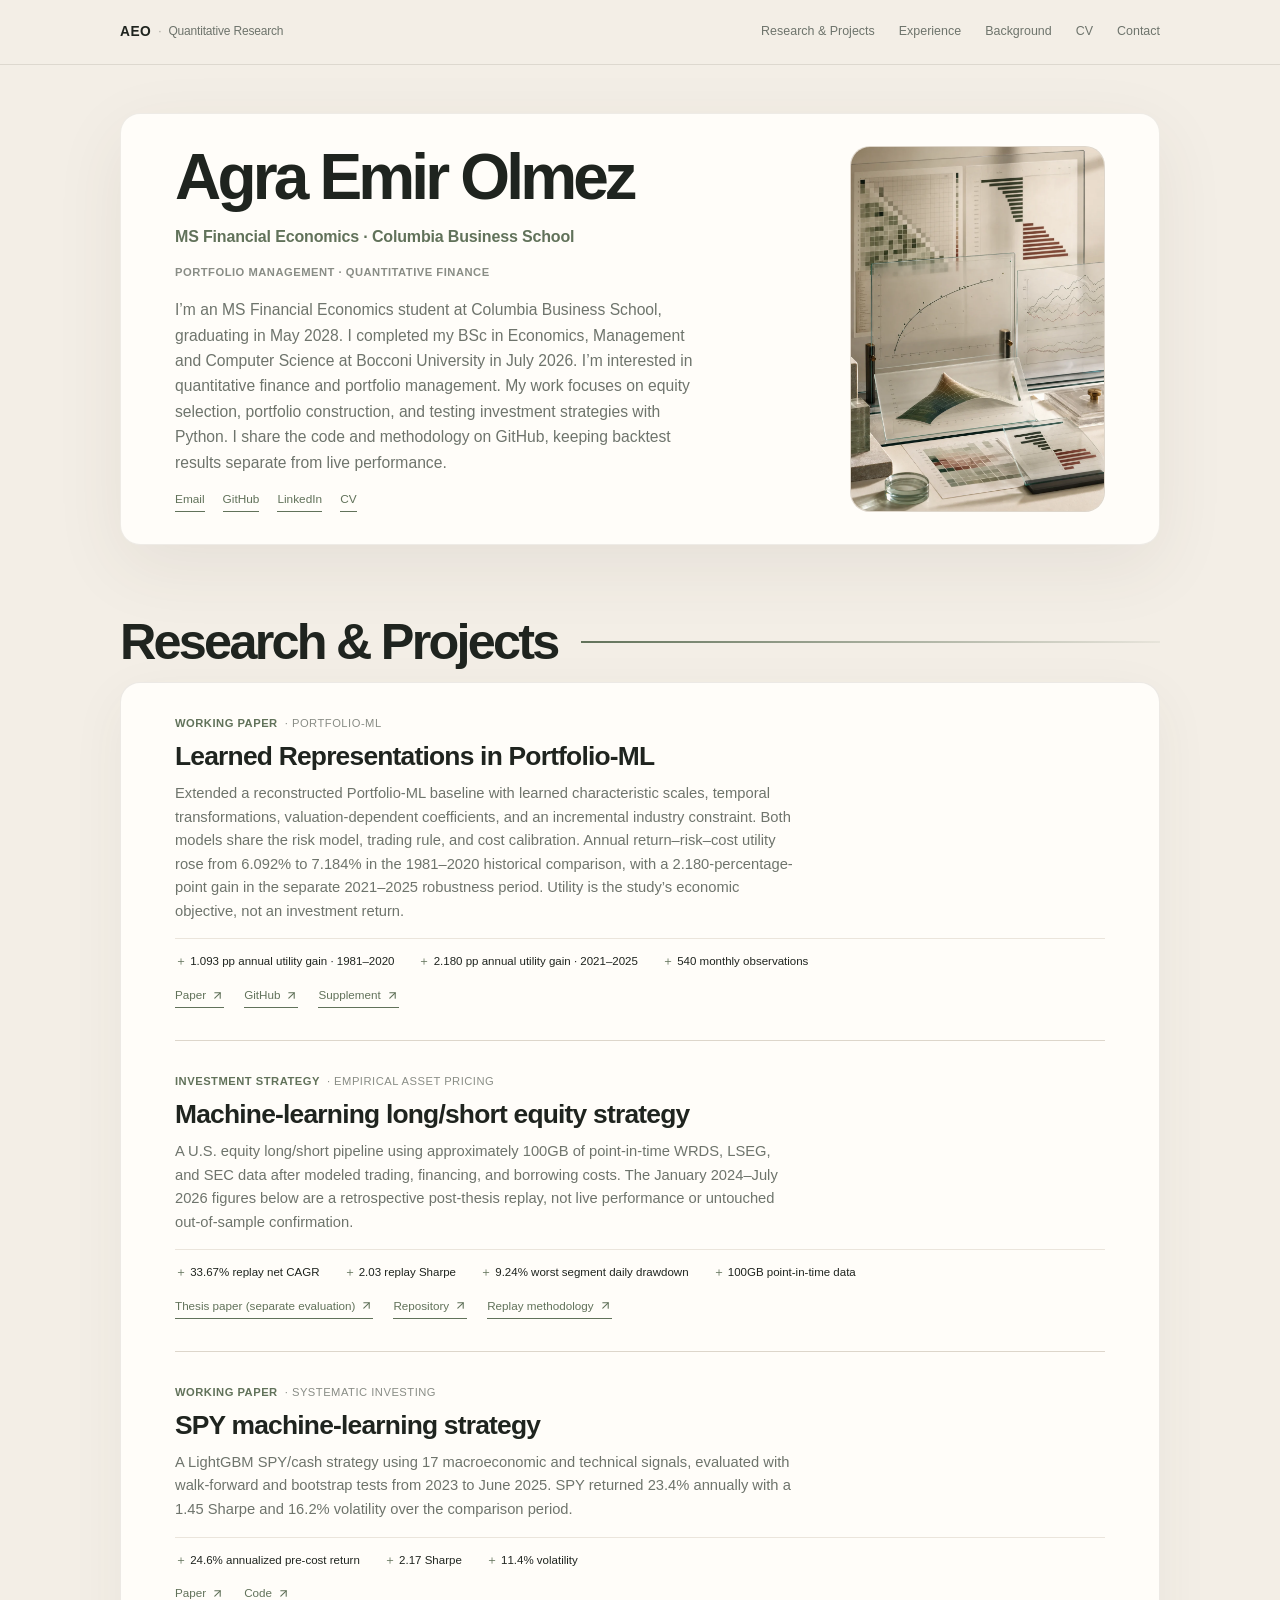
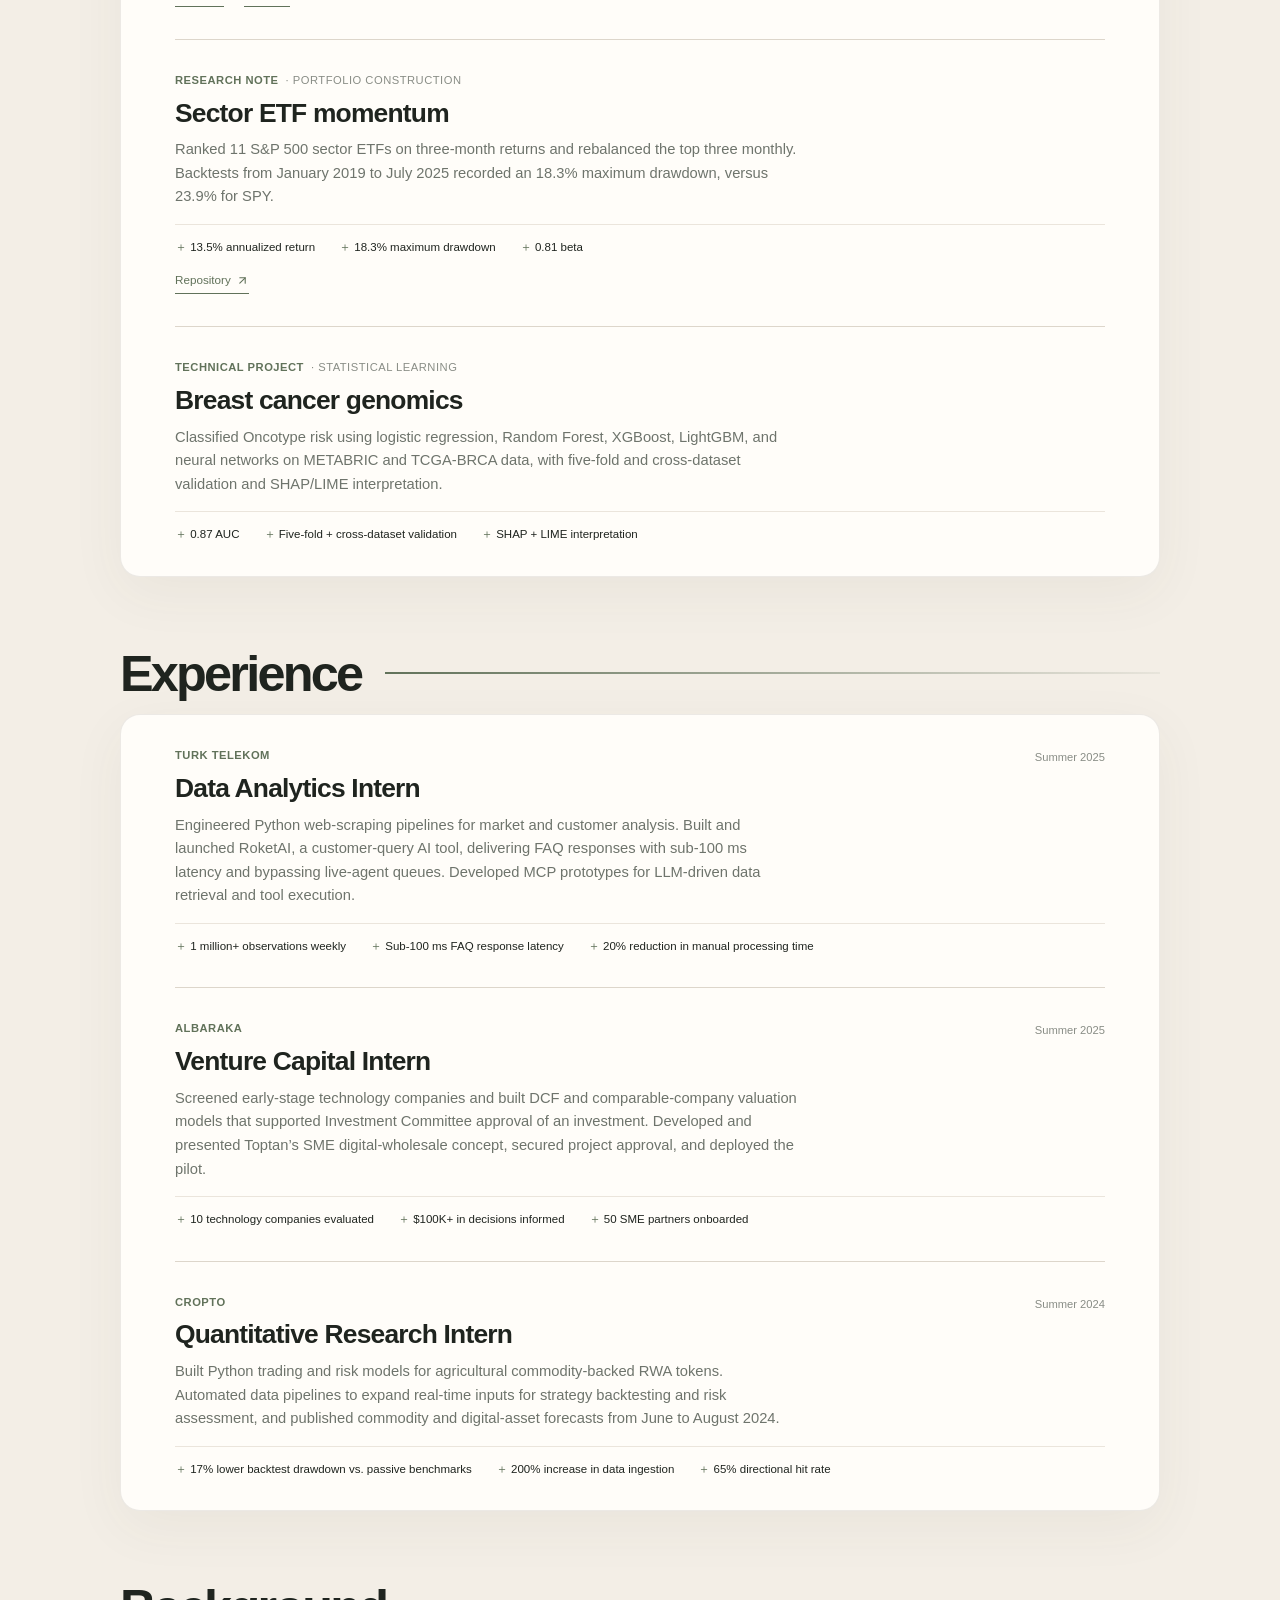
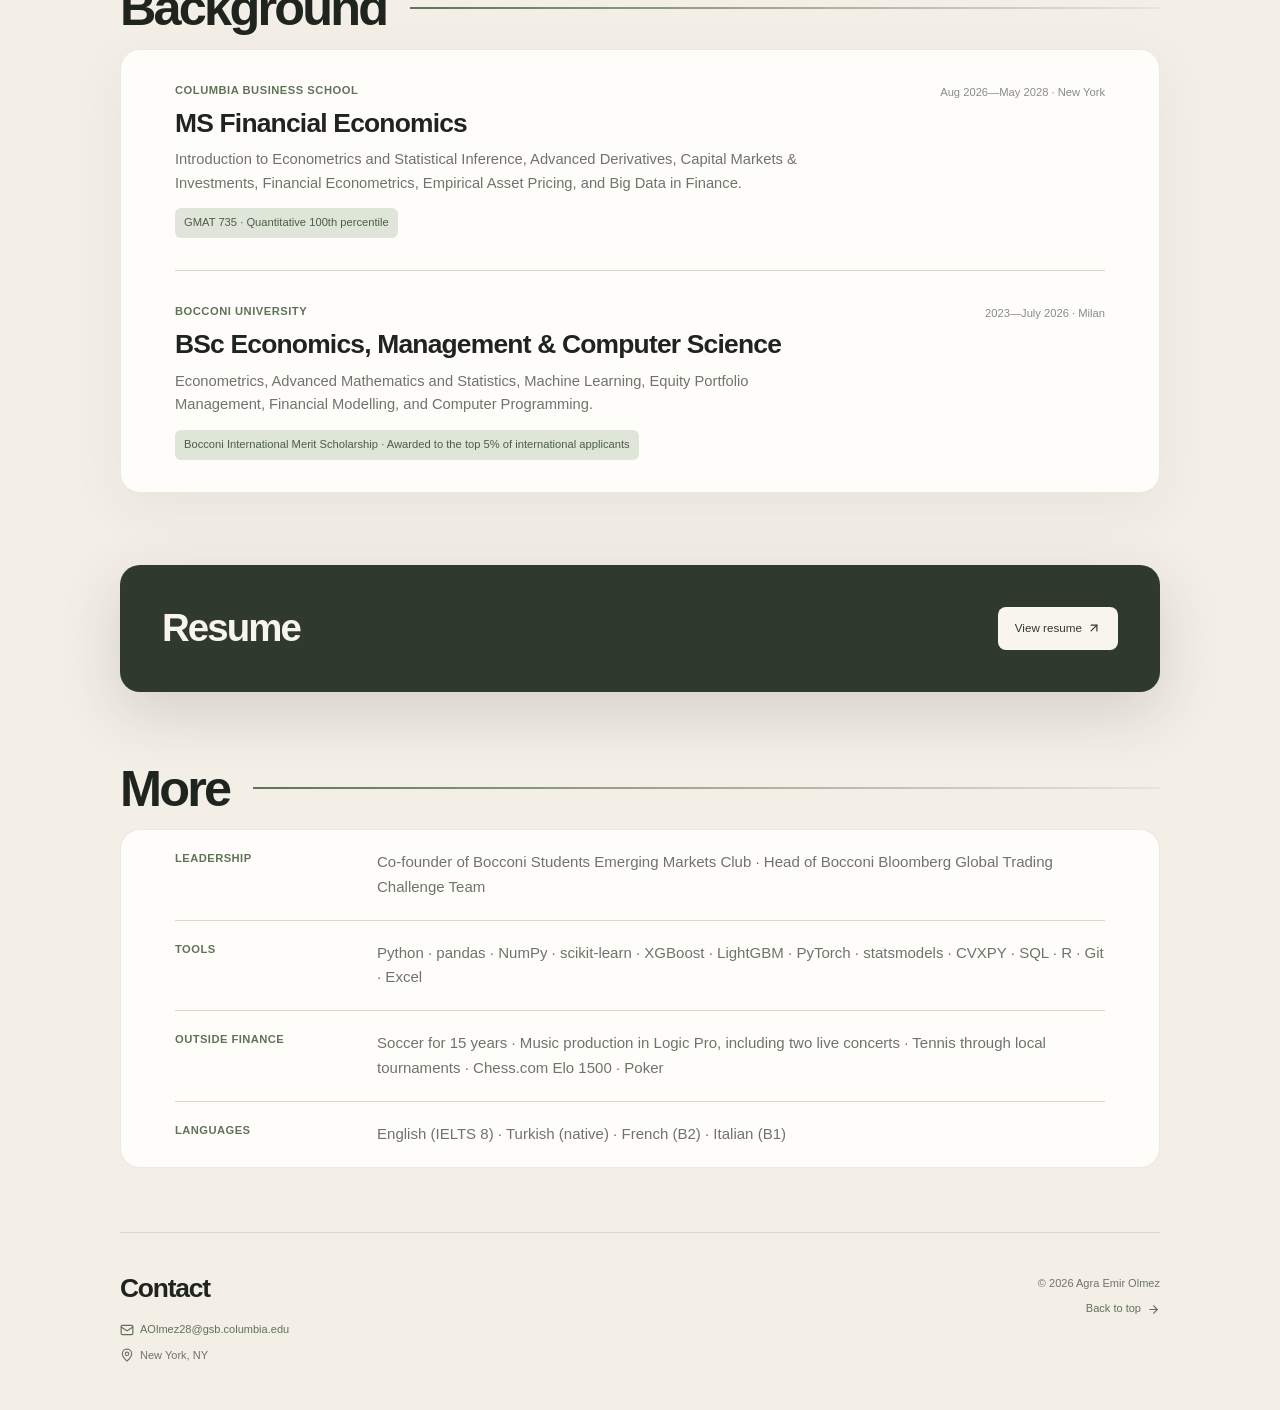
==== commit bea3ea58: "Publish agreed Portfolio-ML project name on site and CV" ====
--- a/index.html
+++ b/index.html
@@ -1 +1 @@
-<!DOCTYPE html><html lang="en"><head><meta charSet="utf-8"/><meta name="viewport" content="width=device-width, initial-scale=1"/><link rel="preload" href="/quant-hero-visual.webp" as="image"/><link rel="stylesheet" href="/_next/static/css/index.6VmgE6OD.css"/><title>Agra Emir Olmez — Quantitative Finance &amp; Research</title><meta name="description" content="Agra Emir Olmez is an MS Financial Economics student at Columbia working across quantitative research, data, and investing."/><meta property="og:title" content="Agra Emir Olmez — Quantitative Finance &amp; Research"/><meta property="og:description" content="Quantitative finance, research, and investing—from Columbia MSFE student Agra Emir Olmez."/><meta property="og:url" content="https://agraolmez.github.io"/><meta property="og:site_name" content="Agra Emir Olmez"/><meta property="og:type" content="website"/><meta property="og:image" content="https://agraolmez.github.io/og.png"/><meta property="og:image:width" content="1727"/><meta property="og:image:height" content="911"/><meta property="og:image:alt" content="Agra Emir Olmez — Quantitative Finance &amp; Research"/><meta name="twitter:card" content="summary_large_image"/><meta name="twitter:title" content="Agra Emir Olmez — Quantitative Finance &amp; Research"/><meta name="twitter:description" content="Quantitative finance, research, and investing—from Columbia MSFE student Agra Emir Olmez."/><meta name="twitter:image" content="https://agraolmez.github.io/og.png"/><link rel="canonical" href="https://agraolmez.github.io/"/><link rel="icon" type="image/svg+xml" href="/favicon.svg"/></head><body><main id="top"><header class="global-nav"><nav class="site-nav" aria-label="Primary navigation"><a class="wordmark" href="#top"><span class="wordmark-name">AEO</span><span class="wordmark-separator" aria-hidden="true">·</span><span class="wordmark-detail">Quantitative Research</span></a><div class="nav-links"><a href="#research">Research &amp; Projects</a><a href="#experience">Experience</a><a href="#background">Background</a><a href="#resume">CV</a><a href="#contact">Contact</a></div></nav></header><div class="page-shell"><section class="content-section profile-section" aria-labelledby="intro-title"><div class="intro"><div class="intro-copy"><div class="intro-text-stack"><h1 class="intro-name" id="intro-title">Agra Emir Olmez</h1><p class="intro-credential">MS Financial Economics · Columbia Business School</p><p class="role">Portfolio management · Quantitative finance</p><p class="intro-summary">I’m an MS Financial Economics student at Columbia Business School, graduating in May 2028. I completed my BSc in Economics, Management and Computer Science at Bocconi University in July 2026. I’m interested in quantitative finance and portfolio management. My work focuses on equity selection, portfolio construction, and testing investment strategies with Python. I share the code and methodology on GitHub, keeping backtest results separate from live performance.</p><div class="contact-line" aria-label="Profile links"><a href="mailto:AOlmez28@gsb.columbia.edu">Email</a><a href="https://github.com/agraolmez" target="_blank" rel="noreferrer">GitHub</a><a href="https://www.linkedin.com/in/agraemirolmez/" target="_blank" rel="noreferrer">LinkedIn</a><a href="/Agra_Olmez_CV.pdf?v=2026-10-06-title" target="_blank" rel="noreferrer">CV</a></div></div></div><figure class="intro-visual"><img src="/quant-hero-visual.webp" alt="Quantitative finance research visual with factor matrices, long-short weights, and risk-return curves"/></figure></div></section><section class="content-section" id="research" aria-labelledby="research-title"><header class="section-head"><h2 id="research-title">Research &amp; Projects</h2><span class="section-rule" aria-hidden="true"></span></header><div class="entry-list"><article class="entry"><p class="entry-meta"><span>Working paper</span><span>· Machine learning for implementable portfolio choice</span></p><h3>Learned representations and industry constraints in implementable portfolio choice</h3><p>Extended a reconstructed Portfolio-ML baseline with learned characteristic scales, temporal transformations, valuation-dependent coefficients, and an incremental industry constraint. Both models share the risk model, trading rule, and cost calibration. Annual return–risk–cost utility rose from 6.092% to 7.184% in the 1981–2020 historical comparison, with a 2.180-percentage-point gain in the separate 2021–2025 robustness period. Utility is the study’s economic objective, not an investment return.</p><ul class="metric-list" aria-label="Learned representations and industry constraints in implementable portfolio choice results"><li>1.093 pp annual utility gain · 1981–2020</li><li>2.180 pp annual utility gain · 2021–2025</li><li>540 monthly observations</li></ul><div class="entry-links"><a href="/portfolio-ml-extension-paper.pdf" target="_blank" rel="noreferrer">Paper <svg xmlns="http://www.w3.org/2000/svg" width="13" height="13" viewBox="0 0 24 24" fill="none" stroke="currentColor" stroke-width="2" stroke-linecap="round" stroke-linejoin="round" class="lucide lucide-arrow-up-right" aria-hidden="true"><path d="M7 7h10v10"></path><path d="M7 17 17 7"></path></svg></a><a href="https://github.com/agraolmez/portfolio-ml-extension" target="_blank" rel="noreferrer">GitHub <svg xmlns="http://www.w3.org/2000/svg" width="13" height="13" viewBox="0 0 24 24" fill="none" stroke="currentColor" stroke-width="2" stroke-linecap="round" stroke-linejoin="round" class="lucide lucide-arrow-up-right" aria-hidden="true"><path d="M7 7h10v10"></path><path d="M7 17 17 7"></path></svg></a><a href="https://github.com/agraolmez/portfolio-ml-extension/blob/main/paper/supplemental_material.pdf" target="_blank" rel="noreferrer">Supplement <svg xmlns="http://www.w3.org/2000/svg" width="13" height="13" viewBox="0 0 24 24" fill="none" stroke="currentColor" stroke-width="2" stroke-linecap="round" stroke-linejoin="round" class="lucide lucide-arrow-up-right" aria-hidden="true"><path d="M7 7h10v10"></path><path d="M7 17 17 7"></path></svg></a></div></article><article class="entry"><p class="entry-meta"><span>Investment strategy</span><span>· Empirical asset pricing</span></p><h3>Machine-learning long/short equity strategy</h3><p>A U.S. equity long/short pipeline using approximately 100GB of point-in-time WRDS, LSEG, and SEC data after modeled trading, financing, and borrowing costs. The January 2024–July 2026 figures below are a retrospective post-thesis replay, not live performance or untouched out-of-sample confirmation.</p><ul class="metric-list" aria-label="Machine-learning long/short equity strategy results"><li>33.67% replay net CAGR</li><li>2.03 replay Sharpe</li><li>9.24% worst segment daily drawdown</li><li>100GB point-in-time data</li></ul><div class="entry-links"><a href="/machine-learning-long-short-equity-strategy.pdf" target="_blank" rel="noreferrer">Thesis paper (separate evaluation) <svg xmlns="http://www.w3.org/2000/svg" width="13" height="13" viewBox="0 0 24 24" fill="none" stroke="currentColor" stroke-width="2" stroke-linecap="round" stroke-linejoin="round" class="lucide lucide-arrow-up-right" aria-hidden="true"><path d="M7 7h10v10"></path><path d="M7 17 17 7"></path></svg></a><a href="https://github.com/agraolmez/equity-selection-thesis" target="_blank" rel="noreferrer">Repository <svg xmlns="http://www.w3.org/2000/svg" width="13" height="13" viewBox="0 0 24 24" fill="none" stroke="currentColor" stroke-width="2" stroke-linecap="round" stroke-linejoin="round" class="lucide lucide-arrow-up-right" aria-hidden="true"><path d="M7 7h10v10"></path><path d="M7 17 17 7"></path></svg></a><a href="https://github.com/agraolmez/equity-selection-thesis/blob/main/POST_THESIS_REPLAY.md" target="_blank" rel="noreferrer">Replay methodology <svg xmlns="http://www.w3.org/2000/svg" width="13" height="13" viewBox="0 0 24 24" fill="none" stroke="currentColor" stroke-width="2" stroke-linecap="round" stroke-linejoin="round" class="lucide lucide-arrow-up-right" aria-hidden="true"><path d="M7 7h10v10"></path><path d="M7 17 17 7"></path></svg></a></div></article><article class="entry"><p class="entry-meta"><span>Working paper</span><span>· Systematic investing</span></p><h3>SPY machine-learning strategy</h3><p>A LightGBM SPY/cash strategy using 17 macroeconomic and technical signals, evaluated with walk-forward and bootstrap tests from 2023 to June 2025. SPY returned 23.4% annually with a 1.45 Sharpe and 16.2% volatility over the comparison period.</p><ul class="metric-list" aria-label="SPY machine-learning strategy results"><li>24.6% annualized pre-cost return</li><li>2.17 Sharpe</li><li>11.4% volatility</li></ul><div class="entry-links"><a href="https://papers.ssrn.com/sol3/papers.cfm?abstract_id=5351507" target="_blank" rel="noreferrer">Paper <svg xmlns="http://www.w3.org/2000/svg" width="13" height="13" viewBox="0 0 24 24" fill="none" stroke="currentColor" stroke-width="2" stroke-linecap="round" stroke-linejoin="round" class="lucide lucide-arrow-up-right" aria-hidden="true"><path d="M7 7h10v10"></path><path d="M7 17 17 7"></path></svg></a><a href="https://github.com/agraolmez/ml-spy-trading/tree/main" target="_blank" rel="noreferrer">Code <svg xmlns="http://www.w3.org/2000/svg" width="13" height="13" viewBox="0 0 24 24" fill="none" stroke="currentColor" stroke-width="2" stroke-linecap="round" stroke-linejoin="round" class="lucide lucide-arrow-up-right" aria-hidden="true"><path d="M7 7h10v10"></path><path d="M7 17 17 7"></path></svg></a></div></article><article class="entry"><p class="entry-meta"><span>Research note</span><span>· Portfolio construction</span></p><h3>Sector ETF momentum</h3><p>Ranked 11 S&amp;P 500 sector ETFs on three-month returns and rebalanced the top three monthly. Backtests from January 2019 to July 2025 recorded an 18.3% maximum drawdown, versus 23.9% for SPY.</p><ul class="metric-list" aria-label="Sector ETF momentum results"><li>13.5% annualized return</li><li>18.3% maximum drawdown</li><li>0.81 beta</li></ul><div class="entry-links"><a href="https://github.com/agraolmez/momentum-strategy" target="_blank" rel="noreferrer">Repository <svg xmlns="http://www.w3.org/2000/svg" width="13" height="13" viewBox="0 0 24 24" fill="none" stroke="currentColor" stroke-width="2" stroke-linecap="round" stroke-linejoin="round" class="lucide lucide-arrow-up-right" aria-hidden="true"><path d="M7 7h10v10"></path><path d="M7 17 17 7"></path></svg></a></div></article><article class="entry"><p class="entry-meta"><span>Technical project</span><span>· Statistical learning</span></p><h3>Breast cancer genomics</h3><p>Classified Oncotype risk using logistic regression, Random Forest, XGBoost, LightGBM, and neural networks on METABRIC and TCGA-BRCA data, with five-fold and cross-dataset validation and SHAP/LIME interpretation.</p><ul class="metric-list" aria-label="Breast cancer genomics results"><li>0.87 AUC</li><li>Five-fold + cross-dataset validation</li><li>SHAP + LIME interpretation</li></ul></article></div></section><section class="content-section" id="experience" aria-labelledby="experience-title"><header class="section-head"><h2 id="experience-title">Experience</h2><span class="section-rule" aria-hidden="true"></span></header><div class="entry-list"><article class="entry experience-entry"><div class="experience-heading"><div><p class="entry-meta company-name">Turk Telekom</p><h3>Data Analytics Intern</h3></div><time>Summer 2025</time></div><p>Engineered Python web-scraping pipelines for market and customer analysis. Built and launched RoketAI, a customer-query AI tool, delivering FAQ responses with sub-100 ms latency and bypassing live-agent queues. Developed MCP prototypes for LLM-driven data retrieval and tool execution.</p><ul class="metric-list" aria-label="Turk Telekom highlights"><li>1 million+ observations weekly</li><li>Sub-100 ms FAQ response latency</li><li>20% reduction in manual processing time</li></ul></article><article class="entry experience-entry"><div class="experience-heading"><div><p class="entry-meta company-name">Albaraka</p><h3>Venture Capital Intern</h3></div><time>Summer 2025</time></div><p>Screened early-stage technology companies and built DCF and comparable-company valuation models that supported Investment Committee approval of an investment. Developed and presented Toptan’s SME digital-wholesale concept, secured project approval, and deployed the pilot.</p><ul class="metric-list" aria-label="Albaraka highlights"><li>10 technology companies evaluated</li><li>$100K+ in decisions informed</li><li>50 SME partners onboarded</li></ul></article><article class="entry experience-entry"><div class="experience-heading"><div><p class="entry-meta company-name">Cropto</p><h3>Quantitative Research Intern</h3></div><time>Summer 2024</time></div><p>Built Python trading and risk models for agricultural commodity-backed RWA tokens. Automated data pipelines to expand real-time inputs for strategy backtesting and risk assessment, and published commodity and digital-asset forecasts from June to August 2024.</p><ul class="metric-list" aria-label="Cropto highlights"><li>17% lower backtest drawdown vs. passive benchmarks</li><li>200% increase in data ingestion</li><li>65% directional hit rate</li></ul></article></div></section><section class="content-section" id="background" aria-labelledby="background-title"><header class="section-head"><h2 id="background-title">Background</h2><span class="section-rule" aria-hidden="true"></span></header><div class="entry-list"><article class="entry background-entry"><div class="experience-heading"><div><p class="entry-meta company-name">Columbia Business School</p><h3>MS Financial Economics</h3></div><time>Aug 2026—May 2028 · New York</time></div><p>Introduction to Econometrics and Statistical Inference, Advanced Derivatives, Capital Markets &amp; Investments, Financial Econometrics, Empirical Asset Pricing, and Big Data in Finance.</p><p class="background-detail">GMAT 735 · Quantitative 100th percentile</p></article><article class="entry background-entry"><div class="experience-heading"><div><p class="entry-meta company-name">Bocconi University</p><h3>BSc Economics, Management &amp; Computer Science</h3></div><time>2023—July 2026 · Milan</time></div><p>Econometrics, Advanced Mathematics and Statistics, Machine Learning, Equity Portfolio Management, Financial Modelling, and Computer Programming.</p><p class="background-detail">Bocconi International Merit Scholarship · Awarded to the top 5% of international applicants</p></article></div></section><section class="resume-card" id="resume" aria-labelledby="resume-title"><div><h2 id="resume-title">Resume</h2></div><a class="resume-link" href="/Agra_Olmez_CV.pdf?v=2026-10-06-title" target="_blank" rel="noreferrer">View resume <svg xmlns="http://www.w3.org/2000/svg" width="14" height="14" viewBox="0 0 24 24" fill="none" stroke="currentColor" stroke-width="2" stroke-linecap="round" stroke-linejoin="round" class="lucide lucide-arrow-up-right" aria-hidden="true"><path d="M7 7h10v10"></path><path d="M7 17 17 7"></path></svg></a></section><section class="content-section compact-section" aria-labelledby="more-title"><header class="section-head"><h2 id="more-title">More</h2><span class="section-rule" aria-hidden="true"></span></header><dl class="details-list"><div><dt>Leadership</dt><dd>Co-founder of Bocconi Students Emerging Markets Club · Head of Bocconi Bloomberg Global Trading Challenge Team</dd></div><div><dt>Tools</dt><dd>Python · pandas · NumPy · scikit-learn · XGBoost · LightGBM · PyTorch · statsmodels · CVXPY · SQL · R · Git · Excel</dd></div><div><dt>Outside finance</dt><dd>Soccer for 15 years · Music production in Logic Pro, including two live concerts · Tennis through local tournaments · Chess.com Elo 1500 · Poker</dd></div><div><dt>Languages</dt><dd>English (IELTS 8) · Turkish (native) · French (B2) · Italian (B1)</dd></div></dl></section><footer class="site-footer" id="contact"><div><p class="footer-title">Contact</p><a href="mailto:AOlmez28@gsb.columbia.edu"><svg xmlns="http://www.w3.org/2000/svg" width="14" height="14" viewBox="0 0 24 24" fill="none" stroke="currentColor" stroke-width="2" stroke-linecap="round" stroke-linejoin="round" class="lucide lucide-mail" aria-hidden="true"><path d="m22 7-8.991 5.727a2 2 0 0 1-2.009 0L2 7"></path><rect x="2" y="4" width="20" height="16" rx="2"></rect></svg> AOlmez28@gsb.columbia.edu</a><span><svg xmlns="http://www.w3.org/2000/svg" width="14" height="14" viewBox="0 0 24 24" fill="none" stroke="currentColor" stroke-width="2" stroke-linecap="round" stroke-linejoin="round" class="lucide lucide-map-pin" aria-hidden="true"><path d="M20 10c0 4.993-5.539 10.193-7.399 11.799a1 1 0 0 1-1.202 0C9.539 20.193 4 14.993 4 10a8 8 0 0 1 16 0"></path><circle cx="12" cy="10" r="3"></circle></svg> New York, NY</span></div><div class="footer-end"><span>© 2026 Agra Emir Olmez</span><a href="#top">Back to top <svg xmlns="http://www.w3.org/2000/svg" width="13" height="13" viewBox="0 0 24 24" fill="none" stroke="currentColor" stroke-width="2" stroke-linecap="round" stroke-linejoin="round" class="lucide lucide-arrow-right" aria-hidden="true"><path d="M5 12h14"></path><path d="m12 5 7 7-7 7"></path></svg></a></div></footer></div></main></body></html>
+<!DOCTYPE html><html lang="en"><head><meta charSet="utf-8"/><meta name="viewport" content="width=device-width, initial-scale=1"/><link rel="preload" href="/quant-hero-visual.webp" as="image"/><link rel="stylesheet" href="/_next/static/css/index.6VmgE6OD.css"/><title>Agra Emir Olmez — Quantitative Finance &amp; Research</title><meta name="description" content="Agra Emir Olmez is an MS Financial Economics student at Columbia working across quantitative research, data, and investing."/><meta property="og:title" content="Agra Emir Olmez — Quantitative Finance &amp; Research"/><meta property="og:description" content="Quantitative finance, research, and investing—from Columbia MSFE student Agra Emir Olmez."/><meta property="og:url" content="https://agraolmez.github.io"/><meta property="og:site_name" content="Agra Emir Olmez"/><meta property="og:type" content="website"/><meta property="og:image" content="https://agraolmez.github.io/og.png"/><meta property="og:image:width" content="1727"/><meta property="og:image:height" content="911"/><meta property="og:image:alt" content="Agra Emir Olmez — Quantitative Finance &amp; Research"/><meta name="twitter:card" content="summary_large_image"/><meta name="twitter:title" content="Agra Emir Olmez — Quantitative Finance &amp; Research"/><meta name="twitter:description" content="Quantitative finance, research, and investing—from Columbia MSFE student Agra Emir Olmez."/><meta name="twitter:image" content="https://agraolmez.github.io/og.png"/><link rel="canonical" href="https://agraolmez.github.io/"/><link rel="icon" type="image/svg+xml" href="/favicon.svg"/></head><body><main id="top"><header class="global-nav"><nav class="site-nav" aria-label="Primary navigation"><a class="wordmark" href="#top"><span class="wordmark-name">AEO</span><span class="wordmark-separator" aria-hidden="true">·</span><span class="wordmark-detail">Quantitative Research</span></a><div class="nav-links"><a href="#research">Research &amp; Projects</a><a href="#experience">Experience</a><a href="#background">Background</a><a href="#resume">CV</a><a href="#contact">Contact</a></div></nav></header><div class="page-shell"><section class="content-section profile-section" aria-labelledby="intro-title"><div class="intro"><div class="intro-copy"><div class="intro-text-stack"><h1 class="intro-name" id="intro-title">Agra Emir Olmez</h1><p class="intro-credential">MS Financial Economics · Columbia Business School</p><p class="role">Portfolio management · Quantitative finance</p><p class="intro-summary">I’m an MS Financial Economics student at Columbia Business School, graduating in May 2028. I completed my BSc in Economics, Management and Computer Science at Bocconi University in July 2026. I’m interested in quantitative finance and portfolio management. My work focuses on equity selection, portfolio construction, and testing investment strategies with Python. I share the code and methodology on GitHub, keeping backtest results separate from live performance.</p><div class="contact-line" aria-label="Profile links"><a href="mailto:AOlmez28@gsb.columbia.edu">Email</a><a href="https://github.com/agraolmez" target="_blank" rel="noreferrer">GitHub</a><a href="https://www.linkedin.com/in/agraemirolmez/" target="_blank" rel="noreferrer">LinkedIn</a><a href="/Agra_Olmez_CV.pdf?v=2026-10-06-learned-representations" target="_blank" rel="noreferrer">CV</a></div></div></div><figure class="intro-visual"><img src="/quant-hero-visual.webp" alt="Quantitative finance research visual with factor matrices, long-short weights, and risk-return curves"/></figure></div></section><section class="content-section" id="research" aria-labelledby="research-title"><header class="section-head"><h2 id="research-title">Research &amp; Projects</h2><span class="section-rule" aria-hidden="true"></span></header><div class="entry-list"><article class="entry"><p class="entry-meta"><span>Working paper</span><span>· Portfolio-ML</span></p><h3>Learned Representations in Portfolio-ML</h3><p>Extended a reconstructed Portfolio-ML baseline with learned characteristic scales, temporal transformations, valuation-dependent coefficients, and an incremental industry constraint. Both models share the risk model, trading rule, and cost calibration. Annual return–risk–cost utility rose from 6.092% to 7.184% in the 1981–2020 historical comparison, with a 2.180-percentage-point gain in the separate 2021–2025 robustness period. Utility is the study’s economic objective, not an investment return.</p><ul class="metric-list" aria-label="Learned Representations in Portfolio-ML results"><li>1.093 pp annual utility gain · 1981–2020</li><li>2.180 pp annual utility gain · 2021–2025</li><li>540 monthly observations</li></ul><div class="entry-links"><a href="/portfolio-ml-extension-paper.pdf" target="_blank" rel="noreferrer">Paper <svg xmlns="http://www.w3.org/2000/svg" width="13" height="13" viewBox="0 0 24 24" fill="none" stroke="currentColor" stroke-width="2" stroke-linecap="round" stroke-linejoin="round" class="lucide lucide-arrow-up-right" aria-hidden="true"><path d="M7 7h10v10"></path><path d="M7 17 17 7"></path></svg></a><a href="https://github.com/agraolmez/portfolio-ml-extension" target="_blank" rel="noreferrer">GitHub <svg xmlns="http://www.w3.org/2000/svg" width="13" height="13" viewBox="0 0 24 24" fill="none" stroke="currentColor" stroke-width="2" stroke-linecap="round" stroke-linejoin="round" class="lucide lucide-arrow-up-right" aria-hidden="true"><path d="M7 7h10v10"></path><path d="M7 17 17 7"></path></svg></a><a href="https://github.com/agraolmez/portfolio-ml-extension/blob/main/paper/supplemental_material.pdf" target="_blank" rel="noreferrer">Supplement <svg xmlns="http://www.w3.org/2000/svg" width="13" height="13" viewBox="0 0 24 24" fill="none" stroke="currentColor" stroke-width="2" stroke-linecap="round" stroke-linejoin="round" class="lucide lucide-arrow-up-right" aria-hidden="true"><path d="M7 7h10v10"></path><path d="M7 17 17 7"></path></svg></a></div></article><article class="entry"><p class="entry-meta"><span>Investment strategy</span><span>· Empirical asset pricing</span></p><h3>Machine-learning long/short equity strategy</h3><p>A U.S. equity long/short pipeline using approximately 100GB of point-in-time WRDS, LSEG, and SEC data after modeled trading, financing, and borrowing costs. The January 2024–July 2026 figures below are a retrospective post-thesis replay, not live performance or untouched out-of-sample confirmation.</p><ul class="metric-list" aria-label="Machine-learning long/short equity strategy results"><li>33.67% replay net CAGR</li><li>2.03 replay Sharpe</li><li>9.24% worst segment daily drawdown</li><li>100GB point-in-time data</li></ul><div class="entry-links"><a href="/machine-learning-long-short-equity-strategy.pdf" target="_blank" rel="noreferrer">Thesis paper (separate evaluation) <svg xmlns="http://www.w3.org/2000/svg" width="13" height="13" viewBox="0 0 24 24" fill="none" stroke="currentColor" stroke-width="2" stroke-linecap="round" stroke-linejoin="round" class="lucide lucide-arrow-up-right" aria-hidden="true"><path d="M7 7h10v10"></path><path d="M7 17 17 7"></path></svg></a><a href="https://github.com/agraolmez/equity-selection-thesis" target="_blank" rel="noreferrer">Repository <svg xmlns="http://www.w3.org/2000/svg" width="13" height="13" viewBox="0 0 24 24" fill="none" stroke="currentColor" stroke-width="2" stroke-linecap="round" stroke-linejoin="round" class="lucide lucide-arrow-up-right" aria-hidden="true"><path d="M7 7h10v10"></path><path d="M7 17 17 7"></path></svg></a><a href="https://github.com/agraolmez/equity-selection-thesis/blob/main/POST_THESIS_REPLAY.md" target="_blank" rel="noreferrer">Replay methodology <svg xmlns="http://www.w3.org/2000/svg" width="13" height="13" viewBox="0 0 24 24" fill="none" stroke="currentColor" stroke-width="2" stroke-linecap="round" stroke-linejoin="round" class="lucide lucide-arrow-up-right" aria-hidden="true"><path d="M7 7h10v10"></path><path d="M7 17 17 7"></path></svg></a></div></article><article class="entry"><p class="entry-meta"><span>Working paper</span><span>· Systematic investing</span></p><h3>SPY machine-learning strategy</h3><p>A LightGBM SPY/cash strategy using 17 macroeconomic and technical signals, evaluated with walk-forward and bootstrap tests from 2023 to June 2025. SPY returned 23.4% annually with a 1.45 Sharpe and 16.2% volatility over the comparison period.</p><ul class="metric-list" aria-label="SPY machine-learning strategy results"><li>24.6% annualized pre-cost return</li><li>2.17 Sharpe</li><li>11.4% volatility</li></ul><div class="entry-links"><a href="https://papers.ssrn.com/sol3/papers.cfm?abstract_id=5351507" target="_blank" rel="noreferrer">Paper <svg xmlns="http://www.w3.org/2000/svg" width="13" height="13" viewBox="0 0 24 24" fill="none" stroke="currentColor" stroke-width="2" stroke-linecap="round" stroke-linejoin="round" class="lucide lucide-arrow-up-right" aria-hidden="true"><path d="M7 7h10v10"></path><path d="M7 17 17 7"></path></svg></a><a href="https://github.com/agraolmez/ml-spy-trading/tree/main" target="_blank" rel="noreferrer">Code <svg xmlns="http://www.w3.org/2000/svg" width="13" height="13" viewBox="0 0 24 24" fill="none" stroke="currentColor" stroke-width="2" stroke-linecap="round" stroke-linejoin="round" class="lucide lucide-arrow-up-right" aria-hidden="true"><path d="M7 7h10v10"></path><path d="M7 17 17 7"></path></svg></a></div></article><article class="entry"><p class="entry-meta"><span>Research note</span><span>· Portfolio construction</span></p><h3>Sector ETF momentum</h3><p>Ranked 11 S&amp;P 500 sector ETFs on three-month returns and rebalanced the top three monthly. Backtests from January 2019 to July 2025 recorded an 18.3% maximum drawdown, versus 23.9% for SPY.</p><ul class="metric-list" aria-label="Sector ETF momentum results"><li>13.5% annualized return</li><li>18.3% maximum drawdown</li><li>0.81 beta</li></ul><div class="entry-links"><a href="https://github.com/agraolmez/momentum-strategy" target="_blank" rel="noreferrer">Repository <svg xmlns="http://www.w3.org/2000/svg" width="13" height="13" viewBox="0 0 24 24" fill="none" stroke="currentColor" stroke-width="2" stroke-linecap="round" stroke-linejoin="round" class="lucide lucide-arrow-up-right" aria-hidden="true"><path d="M7 7h10v10"></path><path d="M7 17 17 7"></path></svg></a></div></article><article class="entry"><p class="entry-meta"><span>Technical project</span><span>· Statistical learning</span></p><h3>Breast cancer genomics</h3><p>Classified Oncotype risk using logistic regression, Random Forest, XGBoost, LightGBM, and neural networks on METABRIC and TCGA-BRCA data, with five-fold and cross-dataset validation and SHAP/LIME interpretation.</p><ul class="metric-list" aria-label="Breast cancer genomics results"><li>0.87 AUC</li><li>Five-fold + cross-dataset validation</li><li>SHAP + LIME interpretation</li></ul></article></div></section><section class="content-section" id="experience" aria-labelledby="experience-title"><header class="section-head"><h2 id="experience-title">Experience</h2><span class="section-rule" aria-hidden="true"></span></header><div class="entry-list"><article class="entry experience-entry"><div class="experience-heading"><div><p class="entry-meta company-name">Turk Telekom</p><h3>Data Analytics Intern</h3></div><time>Summer 2025</time></div><p>Engineered Python web-scraping pipelines for market and customer analysis. Built and launched RoketAI, a customer-query AI tool, delivering FAQ responses with sub-100 ms latency and bypassing live-agent queues. Developed MCP prototypes for LLM-driven data retrieval and tool execution.</p><ul class="metric-list" aria-label="Turk Telekom highlights"><li>1 million+ observations weekly</li><li>Sub-100 ms FAQ response latency</li><li>20% reduction in manual processing time</li></ul></article><article class="entry experience-entry"><div class="experience-heading"><div><p class="entry-meta company-name">Albaraka</p><h3>Venture Capital Intern</h3></div><time>Summer 2025</time></div><p>Screened early-stage technology companies and built DCF and comparable-company valuation models that supported Investment Committee approval of an investment. Developed and presented Toptan’s SME digital-wholesale concept, secured project approval, and deployed the pilot.</p><ul class="metric-list" aria-label="Albaraka highlights"><li>10 technology companies evaluated</li><li>$100K+ in decisions informed</li><li>50 SME partners onboarded</li></ul></article><article class="entry experience-entry"><div class="experience-heading"><div><p class="entry-meta company-name">Cropto</p><h3>Quantitative Research Intern</h3></div><time>Summer 2024</time></div><p>Built Python trading and risk models for agricultural commodity-backed RWA tokens. Automated data pipelines to expand real-time inputs for strategy backtesting and risk assessment, and published commodity and digital-asset forecasts from June to August 2024.</p><ul class="metric-list" aria-label="Cropto highlights"><li>17% lower backtest drawdown vs. passive benchmarks</li><li>200% increase in data ingestion</li><li>65% directional hit rate</li></ul></article></div></section><section class="content-section" id="background" aria-labelledby="background-title"><header class="section-head"><h2 id="background-title">Background</h2><span class="section-rule" aria-hidden="true"></span></header><div class="entry-list"><article class="entry background-entry"><div class="experience-heading"><div><p class="entry-meta company-name">Columbia Business School</p><h3>MS Financial Economics</h3></div><time>Aug 2026—May 2028 · New York</time></div><p>Introduction to Econometrics and Statistical Inference, Advanced Derivatives, Capital Markets &amp; Investments, Financial Econometrics, Empirical Asset Pricing, and Big Data in Finance.</p><p class="background-detail">GMAT 735 · Quantitative 100th percentile</p></article><article class="entry background-entry"><div class="experience-heading"><div><p class="entry-meta company-name">Bocconi University</p><h3>BSc Economics, Management &amp; Computer Science</h3></div><time>2023—July 2026 · Milan</time></div><p>Econometrics, Advanced Mathematics and Statistics, Machine Learning, Equity Portfolio Management, Financial Modelling, and Computer Programming.</p><p class="background-detail">Bocconi International Merit Scholarship · Awarded to the top 5% of international applicants</p></article></div></section><section class="resume-card" id="resume" aria-labelledby="resume-title"><div><h2 id="resume-title">Resume</h2></div><a class="resume-link" href="/Agra_Olmez_CV.pdf?v=2026-10-06-learned-representations" target="_blank" rel="noreferrer">View resume <svg xmlns="http://www.w3.org/2000/svg" width="14" height="14" viewBox="0 0 24 24" fill="none" stroke="currentColor" stroke-width="2" stroke-linecap="round" stroke-linejoin="round" class="lucide lucide-arrow-up-right" aria-hidden="true"><path d="M7 7h10v10"></path><path d="M7 17 17 7"></path></svg></a></section><section class="content-section compact-section" aria-labelledby="more-title"><header class="section-head"><h2 id="more-title">More</h2><span class="section-rule" aria-hidden="true"></span></header><dl class="details-list"><div><dt>Leadership</dt><dd>Co-founder of Bocconi Students Emerging Markets Club · Head of Bocconi Bloomberg Global Trading Challenge Team</dd></div><div><dt>Tools</dt><dd>Python · pandas · NumPy · scikit-learn · XGBoost · LightGBM · PyTorch · statsmodels · CVXPY · SQL · R · Git · Excel</dd></div><div><dt>Outside finance</dt><dd>Soccer for 15 years · Music production in Logic Pro, including two live concerts · Tennis through local tournaments · Chess.com Elo 1500 · Poker</dd></div><div><dt>Languages</dt><dd>English (IELTS 8) · Turkish (native) · French (B2) · Italian (B1)</dd></div></dl></section><footer class="site-footer" id="contact"><div><p class="footer-title">Contact</p><a href="mailto:AOlmez28@gsb.columbia.edu"><svg xmlns="http://www.w3.org/2000/svg" width="14" height="14" viewBox="0 0 24 24" fill="none" stroke="currentColor" stroke-width="2" stroke-linecap="round" stroke-linejoin="round" class="lucide lucide-mail" aria-hidden="true"><path d="m22 7-8.991 5.727a2 2 0 0 1-2.009 0L2 7"></path><rect x="2" y="4" width="20" height="16" rx="2"></rect></svg> AOlmez28@gsb.columbia.edu</a><span><svg xmlns="http://www.w3.org/2000/svg" width="14" height="14" viewBox="0 0 24 24" fill="none" stroke="currentColor" stroke-width="2" stroke-linecap="round" stroke-linejoin="round" class="lucide lucide-map-pin" aria-hidden="true"><path d="M20 10c0 4.993-5.539 10.193-7.399 11.799a1 1 0 0 1-1.202 0C9.539 20.193 4 14.993 4 10a8 8 0 0 1 16 0"></path><circle cx="12" cy="10" r="3"></circle></svg> New York, NY</span></div><div class="footer-end"><span>© 2026 Agra Emir Olmez</span><a href="#top">Back to top <svg xmlns="http://www.w3.org/2000/svg" width="13" height="13" viewBox="0 0 24 24" fill="none" stroke="currentColor" stroke-width="2" stroke-linecap="round" stroke-linejoin="round" class="lucide lucide-arrow-right" aria-hidden="true"><path d="M5 12h14"></path><path d="m12 5 7 7-7 7"></path></svg></a></div></footer></div></main></body></html>
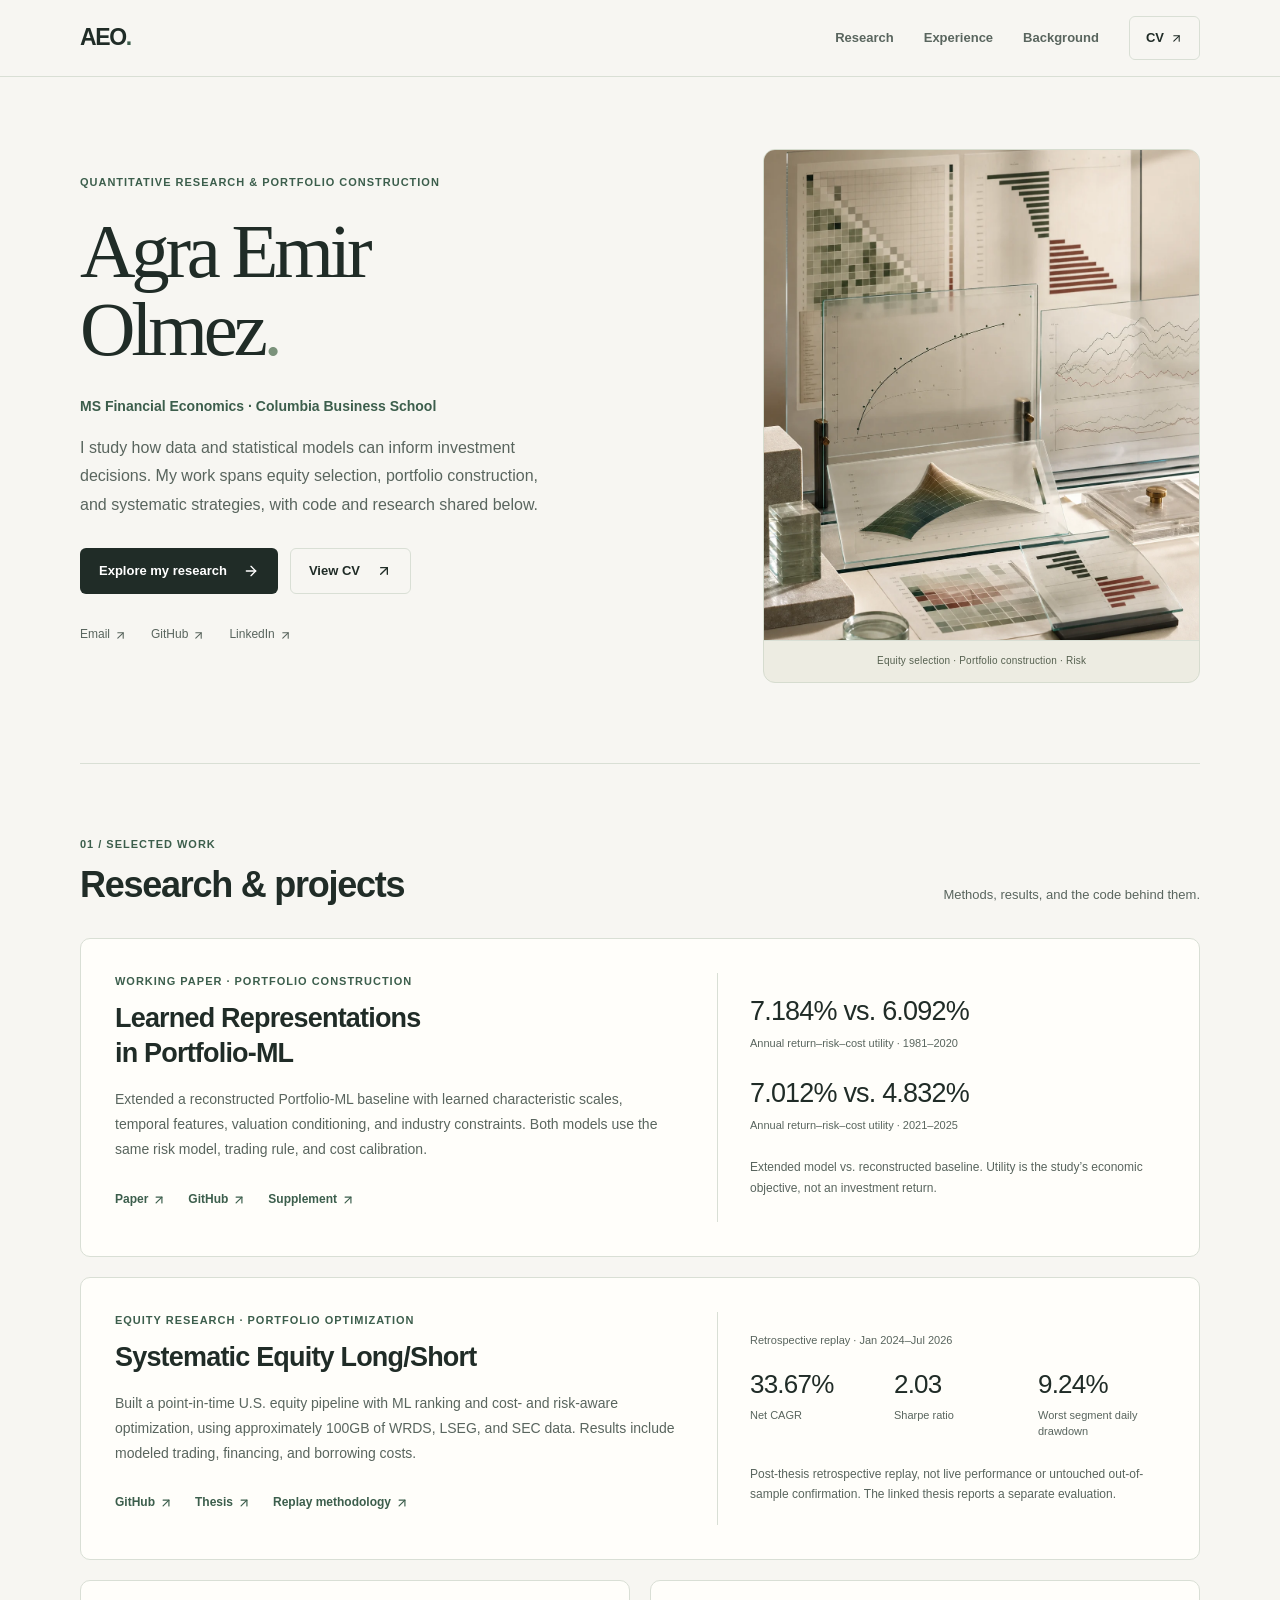
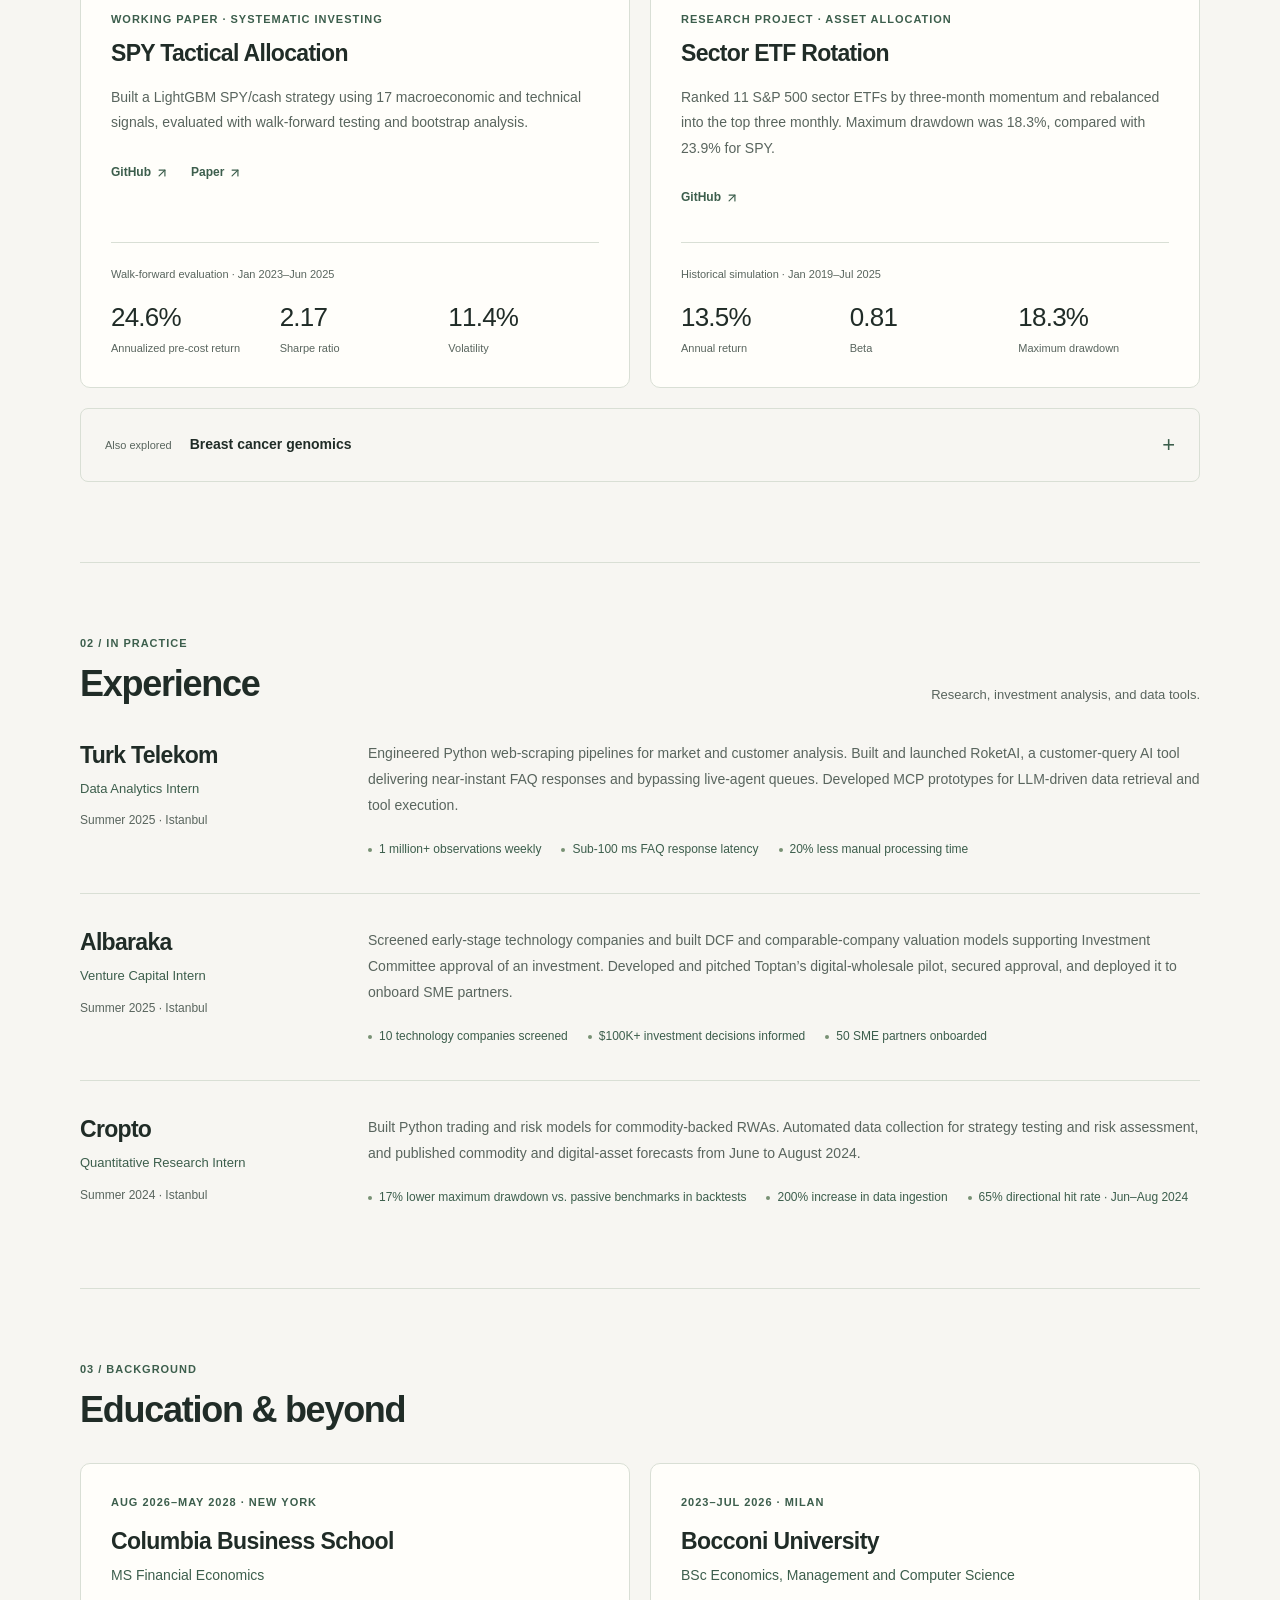
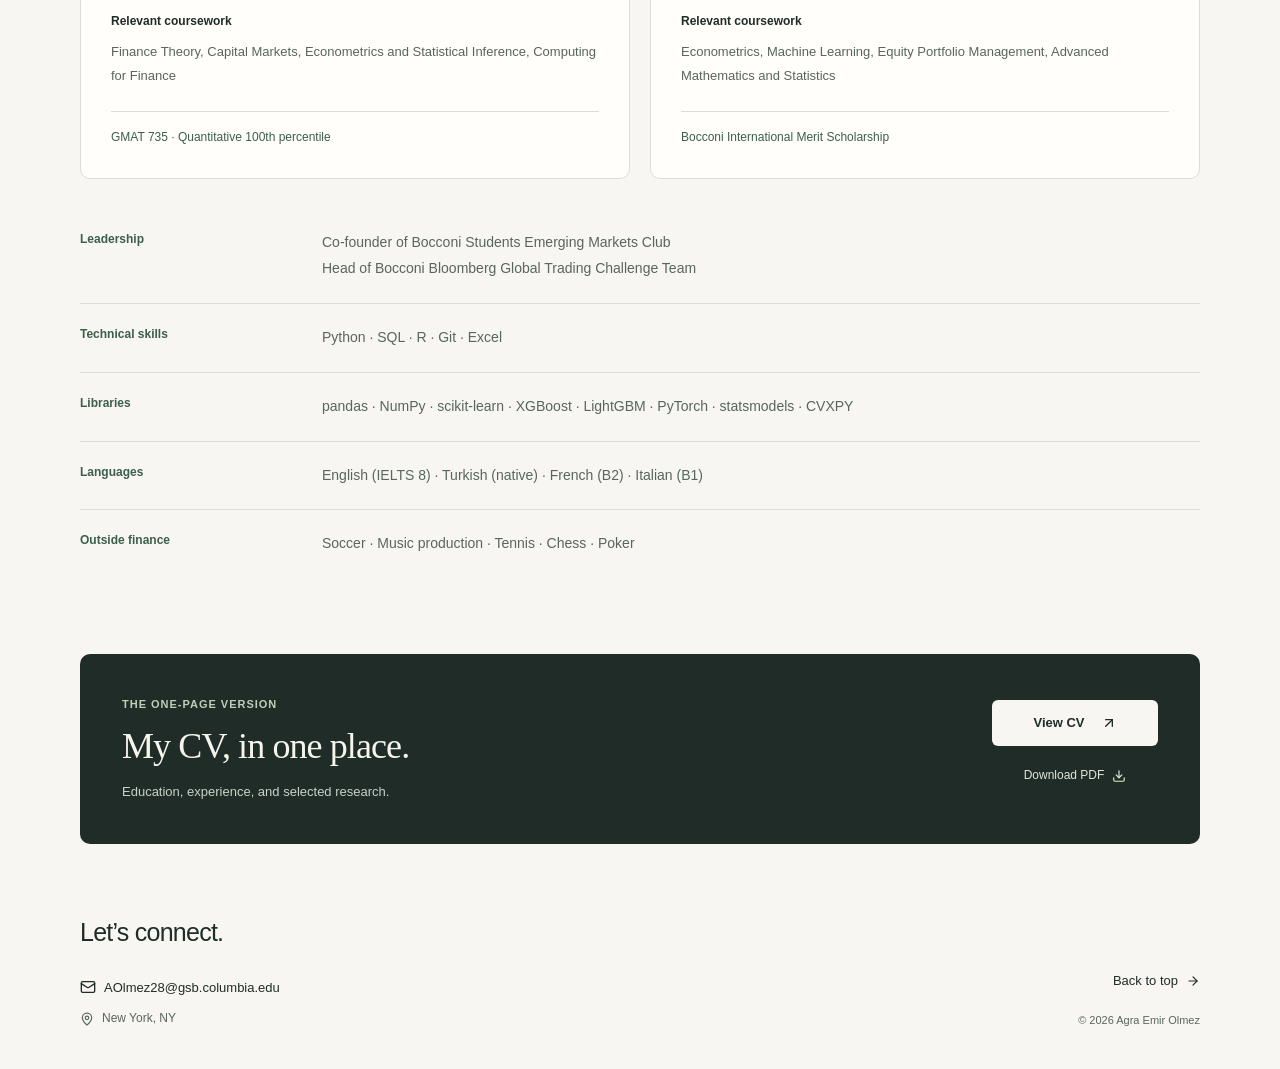
==== commit 95701636: "Publish refreshed portfolio and final AGRA EMIR OLMEZ CV" ====
--- a/index.html
+++ b/index.html
@@ -1 +1 @@
-<!DOCTYPE html><html lang="en"><head><meta charSet="utf-8"/><meta name="viewport" content="width=device-width, initial-scale=1"/><link rel="preload" href="/quant-hero-visual.webp" as="image"/><link rel="stylesheet" href="/_next/static/css/index.6VmgE6OD.css"/><title>Agra Emir Olmez — Quantitative Finance &amp; Research</title><meta name="description" content="Agra Emir Olmez is an MS Financial Economics student at Columbia working across quantitative research, data, and investing."/><meta property="og:title" content="Agra Emir Olmez — Quantitative Finance &amp; Research"/><meta property="og:description" content="Quantitative finance, research, and investing—from Columbia MSFE student Agra Emir Olmez."/><meta property="og:url" content="https://agraolmez.github.io"/><meta property="og:site_name" content="Agra Emir Olmez"/><meta property="og:type" content="website"/><meta property="og:image" content="https://agraolmez.github.io/og.png"/><meta property="og:image:width" content="1727"/><meta property="og:image:height" content="911"/><meta property="og:image:alt" content="Agra Emir Olmez — Quantitative Finance &amp; Research"/><meta name="twitter:card" content="summary_large_image"/><meta name="twitter:title" content="Agra Emir Olmez — Quantitative Finance &amp; Research"/><meta name="twitter:description" content="Quantitative finance, research, and investing—from Columbia MSFE student Agra Emir Olmez."/><meta name="twitter:image" content="https://agraolmez.github.io/og.png"/><link rel="canonical" href="https://agraolmez.github.io/"/><link rel="icon" type="image/svg+xml" href="/favicon.svg"/></head><body><main id="top"><header class="global-nav"><nav class="site-nav" aria-label="Primary navigation"><a class="wordmark" href="#top"><span class="wordmark-name">AEO</span><span class="wordmark-separator" aria-hidden="true">·</span><span class="wordmark-detail">Quantitative Research</span></a><div class="nav-links"><a href="#research">Research &amp; Projects</a><a href="#experience">Experience</a><a href="#background">Background</a><a href="#resume">CV</a><a href="#contact">Contact</a></div></nav></header><div class="page-shell"><section class="content-section profile-section" aria-labelledby="intro-title"><div class="intro"><div class="intro-copy"><div class="intro-text-stack"><h1 class="intro-name" id="intro-title">Agra Emir Olmez</h1><p class="intro-credential">MS Financial Economics · Columbia Business School</p><p class="role">Portfolio management · Quantitative finance</p><p class="intro-summary">I’m an MS Financial Economics student at Columbia Business School, graduating in May 2028. I completed my BSc in Economics, Management and Computer Science at Bocconi University in July 2026. I’m interested in quantitative finance and portfolio management. My work focuses on equity selection, portfolio construction, and testing investment strategies with Python. I share the code and methodology on GitHub, keeping backtest results separate from live performance.</p><div class="contact-line" aria-label="Profile links"><a href="mailto:AOlmez28@gsb.columbia.edu">Email</a><a href="https://github.com/agraolmez" target="_blank" rel="noreferrer">GitHub</a><a href="https://www.linkedin.com/in/agraemirolmez/" target="_blank" rel="noreferrer">LinkedIn</a><a href="/Agra_Olmez_CV.pdf?v=2026-10-06-learned-representations" target="_blank" rel="noreferrer">CV</a></div></div></div><figure class="intro-visual"><img src="/quant-hero-visual.webp" alt="Quantitative finance research visual with factor matrices, long-short weights, and risk-return curves"/></figure></div></section><section class="content-section" id="research" aria-labelledby="research-title"><header class="section-head"><h2 id="research-title">Research &amp; Projects</h2><span class="section-rule" aria-hidden="true"></span></header><div class="entry-list"><article class="entry"><p class="entry-meta"><span>Working paper</span><span>· Portfolio-ML</span></p><h3>Learned Representations in Portfolio-ML</h3><p>Extended a reconstructed Portfolio-ML baseline with learned characteristic scales, temporal transformations, valuation-dependent coefficients, and an incremental industry constraint. Both models share the risk model, trading rule, and cost calibration. Annual return–risk–cost utility rose from 6.092% to 7.184% in the 1981–2020 historical comparison, with a 2.180-percentage-point gain in the separate 2021–2025 robustness period. Utility is the study’s economic objective, not an investment return.</p><ul class="metric-list" aria-label="Learned Representations in Portfolio-ML results"><li>1.093 pp annual utility gain · 1981–2020</li><li>2.180 pp annual utility gain · 2021–2025</li><li>540 monthly observations</li></ul><div class="entry-links"><a href="/portfolio-ml-extension-paper.pdf" target="_blank" rel="noreferrer">Paper <svg xmlns="http://www.w3.org/2000/svg" width="13" height="13" viewBox="0 0 24 24" fill="none" stroke="currentColor" stroke-width="2" stroke-linecap="round" stroke-linejoin="round" class="lucide lucide-arrow-up-right" aria-hidden="true"><path d="M7 7h10v10"></path><path d="M7 17 17 7"></path></svg></a><a href="https://github.com/agraolmez/portfolio-ml-extension" target="_blank" rel="noreferrer">GitHub <svg xmlns="http://www.w3.org/2000/svg" width="13" height="13" viewBox="0 0 24 24" fill="none" stroke="currentColor" stroke-width="2" stroke-linecap="round" stroke-linejoin="round" class="lucide lucide-arrow-up-right" aria-hidden="true"><path d="M7 7h10v10"></path><path d="M7 17 17 7"></path></svg></a><a href="https://github.com/agraolmez/portfolio-ml-extension/blob/main/paper/supplemental_material.pdf" target="_blank" rel="noreferrer">Supplement <svg xmlns="http://www.w3.org/2000/svg" width="13" height="13" viewBox="0 0 24 24" fill="none" stroke="currentColor" stroke-width="2" stroke-linecap="round" stroke-linejoin="round" class="lucide lucide-arrow-up-right" aria-hidden="true"><path d="M7 7h10v10"></path><path d="M7 17 17 7"></path></svg></a></div></article><article class="entry"><p class="entry-meta"><span>Investment strategy</span><span>· Empirical asset pricing</span></p><h3>Machine-learning long/short equity strategy</h3><p>A U.S. equity long/short pipeline using approximately 100GB of point-in-time WRDS, LSEG, and SEC data after modeled trading, financing, and borrowing costs. The January 2024–July 2026 figures below are a retrospective post-thesis replay, not live performance or untouched out-of-sample confirmation.</p><ul class="metric-list" aria-label="Machine-learning long/short equity strategy results"><li>33.67% replay net CAGR</li><li>2.03 replay Sharpe</li><li>9.24% worst segment daily drawdown</li><li>100GB point-in-time data</li></ul><div class="entry-links"><a href="/machine-learning-long-short-equity-strategy.pdf" target="_blank" rel="noreferrer">Thesis paper (separate evaluation) <svg xmlns="http://www.w3.org/2000/svg" width="13" height="13" viewBox="0 0 24 24" fill="none" stroke="currentColor" stroke-width="2" stroke-linecap="round" stroke-linejoin="round" class="lucide lucide-arrow-up-right" aria-hidden="true"><path d="M7 7h10v10"></path><path d="M7 17 17 7"></path></svg></a><a href="https://github.com/agraolmez/equity-selection-thesis" target="_blank" rel="noreferrer">Repository <svg xmlns="http://www.w3.org/2000/svg" width="13" height="13" viewBox="0 0 24 24" fill="none" stroke="currentColor" stroke-width="2" stroke-linecap="round" stroke-linejoin="round" class="lucide lucide-arrow-up-right" aria-hidden="true"><path d="M7 7h10v10"></path><path d="M7 17 17 7"></path></svg></a><a href="https://github.com/agraolmez/equity-selection-thesis/blob/main/POST_THESIS_REPLAY.md" target="_blank" rel="noreferrer">Replay methodology <svg xmlns="http://www.w3.org/2000/svg" width="13" height="13" viewBox="0 0 24 24" fill="none" stroke="currentColor" stroke-width="2" stroke-linecap="round" stroke-linejoin="round" class="lucide lucide-arrow-up-right" aria-hidden="true"><path d="M7 7h10v10"></path><path d="M7 17 17 7"></path></svg></a></div></article><article class="entry"><p class="entry-meta"><span>Working paper</span><span>· Systematic investing</span></p><h3>SPY machine-learning strategy</h3><p>A LightGBM SPY/cash strategy using 17 macroeconomic and technical signals, evaluated with walk-forward and bootstrap tests from 2023 to June 2025. SPY returned 23.4% annually with a 1.45 Sharpe and 16.2% volatility over the comparison period.</p><ul class="metric-list" aria-label="SPY machine-learning strategy results"><li>24.6% annualized pre-cost return</li><li>2.17 Sharpe</li><li>11.4% volatility</li></ul><div class="entry-links"><a href="https://papers.ssrn.com/sol3/papers.cfm?abstract_id=5351507" target="_blank" rel="noreferrer">Paper <svg xmlns="http://www.w3.org/2000/svg" width="13" height="13" viewBox="0 0 24 24" fill="none" stroke="currentColor" stroke-width="2" stroke-linecap="round" stroke-linejoin="round" class="lucide lucide-arrow-up-right" aria-hidden="true"><path d="M7 7h10v10"></path><path d="M7 17 17 7"></path></svg></a><a href="https://github.com/agraolmez/ml-spy-trading/tree/main" target="_blank" rel="noreferrer">Code <svg xmlns="http://www.w3.org/2000/svg" width="13" height="13" viewBox="0 0 24 24" fill="none" stroke="currentColor" stroke-width="2" stroke-linecap="round" stroke-linejoin="round" class="lucide lucide-arrow-up-right" aria-hidden="true"><path d="M7 7h10v10"></path><path d="M7 17 17 7"></path></svg></a></div></article><article class="entry"><p class="entry-meta"><span>Research note</span><span>· Portfolio construction</span></p><h3>Sector ETF momentum</h3><p>Ranked 11 S&amp;P 500 sector ETFs on three-month returns and rebalanced the top three monthly. Backtests from January 2019 to July 2025 recorded an 18.3% maximum drawdown, versus 23.9% for SPY.</p><ul class="metric-list" aria-label="Sector ETF momentum results"><li>13.5% annualized return</li><li>18.3% maximum drawdown</li><li>0.81 beta</li></ul><div class="entry-links"><a href="https://github.com/agraolmez/momentum-strategy" target="_blank" rel="noreferrer">Repository <svg xmlns="http://www.w3.org/2000/svg" width="13" height="13" viewBox="0 0 24 24" fill="none" stroke="currentColor" stroke-width="2" stroke-linecap="round" stroke-linejoin="round" class="lucide lucide-arrow-up-right" aria-hidden="true"><path d="M7 7h10v10"></path><path d="M7 17 17 7"></path></svg></a></div></article><article class="entry"><p class="entry-meta"><span>Technical project</span><span>· Statistical learning</span></p><h3>Breast cancer genomics</h3><p>Classified Oncotype risk using logistic regression, Random Forest, XGBoost, LightGBM, and neural networks on METABRIC and TCGA-BRCA data, with five-fold and cross-dataset validation and SHAP/LIME interpretation.</p><ul class="metric-list" aria-label="Breast cancer genomics results"><li>0.87 AUC</li><li>Five-fold + cross-dataset validation</li><li>SHAP + LIME interpretation</li></ul></article></div></section><section class="content-section" id="experience" aria-labelledby="experience-title"><header class="section-head"><h2 id="experience-title">Experience</h2><span class="section-rule" aria-hidden="true"></span></header><div class="entry-list"><article class="entry experience-entry"><div class="experience-heading"><div><p class="entry-meta company-name">Turk Telekom</p><h3>Data Analytics Intern</h3></div><time>Summer 2025</time></div><p>Engineered Python web-scraping pipelines for market and customer analysis. Built and launched RoketAI, a customer-query AI tool, delivering FAQ responses with sub-100 ms latency and bypassing live-agent queues. Developed MCP prototypes for LLM-driven data retrieval and tool execution.</p><ul class="metric-list" aria-label="Turk Telekom highlights"><li>1 million+ observations weekly</li><li>Sub-100 ms FAQ response latency</li><li>20% reduction in manual processing time</li></ul></article><article class="entry experience-entry"><div class="experience-heading"><div><p class="entry-meta company-name">Albaraka</p><h3>Venture Capital Intern</h3></div><time>Summer 2025</time></div><p>Screened early-stage technology companies and built DCF and comparable-company valuation models that supported Investment Committee approval of an investment. Developed and presented Toptan’s SME digital-wholesale concept, secured project approval, and deployed the pilot.</p><ul class="metric-list" aria-label="Albaraka highlights"><li>10 technology companies evaluated</li><li>$100K+ in decisions informed</li><li>50 SME partners onboarded</li></ul></article><article class="entry experience-entry"><div class="experience-heading"><div><p class="entry-meta company-name">Cropto</p><h3>Quantitative Research Intern</h3></div><time>Summer 2024</time></div><p>Built Python trading and risk models for agricultural commodity-backed RWA tokens. Automated data pipelines to expand real-time inputs for strategy backtesting and risk assessment, and published commodity and digital-asset forecasts from June to August 2024.</p><ul class="metric-list" aria-label="Cropto highlights"><li>17% lower backtest drawdown vs. passive benchmarks</li><li>200% increase in data ingestion</li><li>65% directional hit rate</li></ul></article></div></section><section class="content-section" id="background" aria-labelledby="background-title"><header class="section-head"><h2 id="background-title">Background</h2><span class="section-rule" aria-hidden="true"></span></header><div class="entry-list"><article class="entry background-entry"><div class="experience-heading"><div><p class="entry-meta company-name">Columbia Business School</p><h3>MS Financial Economics</h3></div><time>Aug 2026—May 2028 · New York</time></div><p>Introduction to Econometrics and Statistical Inference, Advanced Derivatives, Capital Markets &amp; Investments, Financial Econometrics, Empirical Asset Pricing, and Big Data in Finance.</p><p class="background-detail">GMAT 735 · Quantitative 100th percentile</p></article><article class="entry background-entry"><div class="experience-heading"><div><p class="entry-meta company-name">Bocconi University</p><h3>BSc Economics, Management &amp; Computer Science</h3></div><time>2023—July 2026 · Milan</time></div><p>Econometrics, Advanced Mathematics and Statistics, Machine Learning, Equity Portfolio Management, Financial Modelling, and Computer Programming.</p><p class="background-detail">Bocconi International Merit Scholarship · Awarded to the top 5% of international applicants</p></article></div></section><section class="resume-card" id="resume" aria-labelledby="resume-title"><div><h2 id="resume-title">Resume</h2></div><a class="resume-link" href="/Agra_Olmez_CV.pdf?v=2026-10-06-learned-representations" target="_blank" rel="noreferrer">View resume <svg xmlns="http://www.w3.org/2000/svg" width="14" height="14" viewBox="0 0 24 24" fill="none" stroke="currentColor" stroke-width="2" stroke-linecap="round" stroke-linejoin="round" class="lucide lucide-arrow-up-right" aria-hidden="true"><path d="M7 7h10v10"></path><path d="M7 17 17 7"></path></svg></a></section><section class="content-section compact-section" aria-labelledby="more-title"><header class="section-head"><h2 id="more-title">More</h2><span class="section-rule" aria-hidden="true"></span></header><dl class="details-list"><div><dt>Leadership</dt><dd>Co-founder of Bocconi Students Emerging Markets Club · Head of Bocconi Bloomberg Global Trading Challenge Team</dd></div><div><dt>Tools</dt><dd>Python · pandas · NumPy · scikit-learn · XGBoost · LightGBM · PyTorch · statsmodels · CVXPY · SQL · R · Git · Excel</dd></div><div><dt>Outside finance</dt><dd>Soccer for 15 years · Music production in Logic Pro, including two live concerts · Tennis through local tournaments · Chess.com Elo 1500 · Poker</dd></div><div><dt>Languages</dt><dd>English (IELTS 8) · Turkish (native) · French (B2) · Italian (B1)</dd></div></dl></section><footer class="site-footer" id="contact"><div><p class="footer-title">Contact</p><a href="mailto:AOlmez28@gsb.columbia.edu"><svg xmlns="http://www.w3.org/2000/svg" width="14" height="14" viewBox="0 0 24 24" fill="none" stroke="currentColor" stroke-width="2" stroke-linecap="round" stroke-linejoin="round" class="lucide lucide-mail" aria-hidden="true"><path d="m22 7-8.991 5.727a2 2 0 0 1-2.009 0L2 7"></path><rect x="2" y="4" width="20" height="16" rx="2"></rect></svg> AOlmez28@gsb.columbia.edu</a><span><svg xmlns="http://www.w3.org/2000/svg" width="14" height="14" viewBox="0 0 24 24" fill="none" stroke="currentColor" stroke-width="2" stroke-linecap="round" stroke-linejoin="round" class="lucide lucide-map-pin" aria-hidden="true"><path d="M20 10c0 4.993-5.539 10.193-7.399 11.799a1 1 0 0 1-1.202 0C9.539 20.193 4 14.993 4 10a8 8 0 0 1 16 0"></path><circle cx="12" cy="10" r="3"></circle></svg> New York, NY</span></div><div class="footer-end"><span>© 2026 Agra Emir Olmez</span><a href="#top">Back to top <svg xmlns="http://www.w3.org/2000/svg" width="13" height="13" viewBox="0 0 24 24" fill="none" stroke="currentColor" stroke-width="2" stroke-linecap="round" stroke-linejoin="round" class="lucide lucide-arrow-right" aria-hidden="true"><path d="M5 12h14"></path><path d="m12 5 7 7-7 7"></path></svg></a></div></footer></div></main></body></html>
+<!DOCTYPE html><html lang="en"><head><meta charset="utf-8"/><meta name="viewport" content="width=device-width, initial-scale=1"/><title>Agra Emir Olmez — Quantitative Finance &amp; Research</title><meta name="description" content="Agra Emir Olmez — Columbia Business School MSFE student. Research in equity selection, portfolio construction, and systematic investing, with papers, code, and CV."/><meta name="theme-color" content="#f7f6f2"/><link rel="canonical" href="https://agraolmez.github.io/"/><link rel="icon" type="image/svg+xml" href="/favicon.svg"/><link rel="stylesheet" href="/assets/site.9aeedd5d3156.css"/><meta property="og:title" content="Agra Emir Olmez — Quantitative Finance &amp; Research"/><meta property="og:description" content="Equity selection, portfolio construction, and systematic investing. Research, code, and CV from Columbia MSFE student Agra Emir Olmez."/><meta property="og:type" content="website"/><meta property="og:site_name" content="Agra Emir Olmez"/><meta property="og:url" content="https://agraolmez.github.io/"/><meta property="og:image" content="https://agraolmez.github.io/og.png"/><meta property="og:image:width" content="1727"/><meta property="og:image:height" content="911"/><meta property="og:image:alt" content="Agra Emir Olmez — Quantitative Finance &amp; Research"/><meta name="twitter:card" content="summary_large_image"/><meta name="twitter:title" content="Agra Emir Olmez — Quantitative Finance &amp; Research"/><meta name="twitter:description" content="Equity selection, portfolio construction, and systematic investing. Research, code, and CV from Columbia MSFE student Agra Emir Olmez."/><meta name="twitter:image" content="https://agraolmez.github.io/og.png"/></head><body><link rel="preload" as="image" href="/quant-hero-visual.webp" fetchPriority="high"/><div id="top" aria-hidden="true"></div><a class="skip-link" href="#main-content">Skip to content</a><header class="global-nav"><nav class="site-nav" aria-label="Primary navigation"><a class="wordmark" href="#top" aria-label="Agra Emir Olmez, back to top">AEO<span aria-hidden="true">.</span></a><div class="nav-links"><a href="#research">Research</a><a href="#experience">Experience</a><a href="#background">Background</a><a class="nav-cv" href="/AGRA%20EMIR%20OLMEZ%20CV.pdf?v=a4c5047f" target="_blank" rel="noreferrer">CV <svg xmlns="http://www.w3.org/2000/svg" width="13" height="13" viewBox="0 0 24 24" fill="none" stroke="currentColor" stroke-width="2" stroke-linecap="round" stroke-linejoin="round" class="lucide lucide-arrow-up-right" aria-hidden="true"><path d="M7 7h10v10"></path><path d="M7 17 17 7"></path></svg></a></div></nav></header><main class="page-shell" id="main-content"><section class="intro" aria-labelledby="intro-title"><div class="intro-copy"><p class="eyebrow intro-eyebrow">Quantitative research &amp; portfolio construction</p><h1 id="intro-title">Agra Emir<br/>Olmez<span class="name-period">.</span></h1><p class="intro-credential">MS Financial Economics<span class="credential-divider"> · </span><span class="credential-school">Columbia Business School</span></p><p class="intro-summary">I study how data and statistical models can inform investment decisions. My work spans equity selection, portfolio construction, and systematic strategies, with code and research shared below.</p><div class="intro-actions"><a class="button button-primary" href="#research">Explore my research <svg xmlns="http://www.w3.org/2000/svg" width="16" height="16" viewBox="0 0 24 24" fill="none" stroke="currentColor" stroke-width="2" stroke-linecap="round" stroke-linejoin="round" class="lucide lucide-arrow-right" aria-hidden="true"><path d="M5 12h14"></path><path d="m12 5 7 7-7 7"></path></svg></a><a class="button button-secondary" href="/AGRA%20EMIR%20OLMEZ%20CV.pdf?v=a4c5047f" target="_blank" rel="noreferrer">View CV <svg xmlns="http://www.w3.org/2000/svg" width="16" height="16" viewBox="0 0 24 24" fill="none" stroke="currentColor" stroke-width="2" stroke-linecap="round" stroke-linejoin="round" class="lucide lucide-arrow-up-right" aria-hidden="true"><path d="M7 7h10v10"></path><path d="M7 17 17 7"></path></svg></a></div><div class="contact-line" aria-label="Profile links"><a href="mailto:AOlmez28@gsb.columbia.edu">Email <svg xmlns="http://www.w3.org/2000/svg" width="13" height="13" viewBox="0 0 24 24" fill="none" stroke="currentColor" stroke-width="2" stroke-linecap="round" stroke-linejoin="round" class="lucide lucide-arrow-up-right" aria-hidden="true"><path d="M7 7h10v10"></path><path d="M7 17 17 7"></path></svg></a><a href="https://github.com/agraolmez" target="_blank" rel="noreferrer">GitHub <svg xmlns="http://www.w3.org/2000/svg" width="13" height="13" viewBox="0 0 24 24" fill="none" stroke="currentColor" stroke-width="2" stroke-linecap="round" stroke-linejoin="round" class="lucide lucide-arrow-up-right" aria-hidden="true"><path d="M7 7h10v10"></path><path d="M7 17 17 7"></path></svg></a><a href="https://www.linkedin.com/in/agraemirolmez/" target="_blank" rel="noreferrer">LinkedIn <svg xmlns="http://www.w3.org/2000/svg" width="13" height="13" viewBox="0 0 24 24" fill="none" stroke="currentColor" stroke-width="2" stroke-linecap="round" stroke-linejoin="round" class="lucide lucide-arrow-up-right" aria-hidden="true"><path d="M7 7h10v10"></path><path d="M7 17 17 7"></path></svg></a></div></div><figure class="intro-visual"><img src="/quant-hero-visual.webp" alt="" width="1122" height="1402" fetchPriority="high"/><figcaption>Equity selection · Portfolio construction · Risk</figcaption></figure></section><section class="content-section" id="research" aria-labelledby="research-title"><header class="section-head"><div><p class="eyebrow">01 / Selected work</p><h2 id="research-title">Research &amp; projects</h2></div><p>Methods, results, and the code behind them.</p></header><div class="research-grid"><article class="project-card project-featured"><div class="project-copy"><p class="eyebrow">Working paper · Portfolio construction</p><h3>Learned Representations in Portfolio-ML</h3><p class="project-description">Extended a reconstructed Portfolio-ML baseline with learned characteristic scales, temporal features, valuation conditioning, and industry constraints. Both models use the same risk model, trading rule, and cost calibration.</p><div class="entry-links" aria-label="Learned Representations in Portfolio-ML resources"><a href="/portfolio-ml-extension-paper.pdf" target="_blank" rel="noreferrer">Paper <svg xmlns="http://www.w3.org/2000/svg" width="14" height="14" viewBox="0 0 24 24" fill="none" stroke="currentColor" stroke-width="2" stroke-linecap="round" stroke-linejoin="round" class="lucide lucide-arrow-up-right" aria-hidden="true"><path d="M7 7h10v10"></path><path d="M7 17 17 7"></path></svg></a><a href="https://github.com/agraolmez/portfolio-ml-extension" target="_blank" rel="noreferrer">GitHub <svg xmlns="http://www.w3.org/2000/svg" width="14" height="14" viewBox="0 0 24 24" fill="none" stroke="currentColor" stroke-width="2" stroke-linecap="round" stroke-linejoin="round" class="lucide lucide-arrow-up-right" aria-hidden="true"><path d="M7 7h10v10"></path><path d="M7 17 17 7"></path></svg></a><a href="https://github.com/agraolmez/portfolio-ml-extension/blob/main/paper/supplemental_material.pdf" target="_blank" rel="noreferrer">Supplement <svg xmlns="http://www.w3.org/2000/svg" width="14" height="14" viewBox="0 0 24 24" fill="none" stroke="currentColor" stroke-width="2" stroke-linecap="round" stroke-linejoin="round" class="lucide lucide-arrow-up-right" aria-hidden="true"><path d="M7 7h10v10"></path><path d="M7 17 17 7"></path></svg></a></div></div><div class="project-results utility-results"><dl class="metrics" aria-label="Learned Representations in Portfolio-ML results"><div><dt>Annual return–risk–cost utility · 1981–2020</dt><dd>7.184% vs. 6.092%</dd></div><div><dt>Annual return–risk–cost utility · 2021–2025</dt><dd>7.012% vs. 4.832%</dd></div></dl><p class="research-note">Extended model vs. reconstructed baseline. Utility is the study’s economic objective, not an investment return.</p></div></article><article class="project-card project-featured"><div class="project-copy"><p class="eyebrow">Equity research · Portfolio optimization</p><h3>Systematic Equity Long/Short</h3><p class="project-description">Built a point-in-time U.S. equity pipeline with ML ranking and cost- and risk-aware optimization, using approximately 100GB of WRDS, LSEG, and SEC data. Results include modeled trading, financing, and borrowing costs.</p><div class="entry-links" aria-label="Systematic Equity Long/Short resources"><a href="https://github.com/agraolmez/equity-selection-thesis" target="_blank" rel="noreferrer">GitHub <svg xmlns="http://www.w3.org/2000/svg" width="14" height="14" viewBox="0 0 24 24" fill="none" stroke="currentColor" stroke-width="2" stroke-linecap="round" stroke-linejoin="round" class="lucide lucide-arrow-up-right" aria-hidden="true"><path d="M7 7h10v10"></path><path d="M7 17 17 7"></path></svg></a><a href="/machine-learning-long-short-equity-strategy.pdf" target="_blank" rel="noreferrer">Thesis <svg xmlns="http://www.w3.org/2000/svg" width="14" height="14" viewBox="0 0 24 24" fill="none" stroke="currentColor" stroke-width="2" stroke-linecap="round" stroke-linejoin="round" class="lucide lucide-arrow-up-right" aria-hidden="true"><path d="M7 7h10v10"></path><path d="M7 17 17 7"></path></svg></a><a href="https://github.com/agraolmez/equity-selection-thesis/blob/main/POST_THESIS_REPLAY.md" target="_blank" rel="noreferrer">Replay methodology <svg xmlns="http://www.w3.org/2000/svg" width="14" height="14" viewBox="0 0 24 24" fill="none" stroke="currentColor" stroke-width="2" stroke-linecap="round" stroke-linejoin="round" class="lucide lucide-arrow-up-right" aria-hidden="true"><path d="M7 7h10v10"></path><path d="M7 17 17 7"></path></svg></a></div></div><div class="project-results"><p class="evaluation-period">Retrospective replay · Jan 2024–Jul 2026</p><dl class="metrics" aria-label="Systematic Equity Long/Short results"><div><dt>Net CAGR</dt><dd>33.67%</dd></div><div><dt>Sharpe ratio</dt><dd>2.03</dd></div><div><dt>Worst segment daily drawdown</dt><dd>9.24%</dd></div></dl><p class="research-note">Post-thesis retrospective replay, not live performance or untouched out-of-sample confirmation. The linked thesis reports a separate evaluation.</p></div></article><article class="project-card"><div class="project-copy"><p class="eyebrow">Working paper · Systematic investing</p><h3>SPY Tactical Allocation</h3><p class="project-description">Built a LightGBM SPY/cash strategy using 17 macroeconomic and technical signals, evaluated with walk-forward testing and bootstrap analysis.</p><div class="entry-links" aria-label="SPY Tactical Allocation resources"><a href="https://github.com/agraolmez/ml-spy-trading/tree/main" target="_blank" rel="noreferrer">GitHub <svg xmlns="http://www.w3.org/2000/svg" width="14" height="14" viewBox="0 0 24 24" fill="none" stroke="currentColor" stroke-width="2" stroke-linecap="round" stroke-linejoin="round" class="lucide lucide-arrow-up-right" aria-hidden="true"><path d="M7 7h10v10"></path><path d="M7 17 17 7"></path></svg></a><a href="https://papers.ssrn.com/sol3/papers.cfm?abstract_id=5351507" target="_blank" rel="noreferrer">Paper <svg xmlns="http://www.w3.org/2000/svg" width="14" height="14" viewBox="0 0 24 24" fill="none" stroke="currentColor" stroke-width="2" stroke-linecap="round" stroke-linejoin="round" class="lucide lucide-arrow-up-right" aria-hidden="true"><path d="M7 7h10v10"></path><path d="M7 17 17 7"></path></svg></a></div></div><div class="project-results"><p class="evaluation-period">Walk-forward evaluation · Jan 2023–Jun 2025</p><dl class="metrics" aria-label="SPY Tactical Allocation results"><div><dt>Annualized pre-cost return</dt><dd>24.6%</dd></div><div><dt>Sharpe ratio</dt><dd>2.17</dd></div><div><dt>Volatility</dt><dd>11.4%</dd></div></dl></div></article><article class="project-card"><div class="project-copy"><p class="eyebrow">Research project · Asset allocation</p><h3>Sector ETF Rotation</h3><p class="project-description">Ranked 11 S&amp;P 500 sector ETFs by three-month momentum and rebalanced into the top three monthly. Maximum drawdown was 18.3%, compared with 23.9% for SPY.</p><div class="entry-links" aria-label="Sector ETF Rotation resources"><a href="https://github.com/agraolmez/momentum-strategy" target="_blank" rel="noreferrer">GitHub <svg xmlns="http://www.w3.org/2000/svg" width="14" height="14" viewBox="0 0 24 24" fill="none" stroke="currentColor" stroke-width="2" stroke-linecap="round" stroke-linejoin="round" class="lucide lucide-arrow-up-right" aria-hidden="true"><path d="M7 7h10v10"></path><path d="M7 17 17 7"></path></svg></a></div></div><div class="project-results"><p class="evaluation-period">Historical simulation · Jan 2019–Jul 2025</p><dl class="metrics" aria-label="Sector ETF Rotation results"><div><dt>Annual return</dt><dd>13.5%</dd></div><div><dt>Beta</dt><dd>0.81</dd></div><div><dt>Maximum drawdown</dt><dd>18.3%</dd></div></dl></div></article></div><details class="additional-project"><summary><span>Also explored</span> Breast cancer genomics <span class="details-indicator" aria-hidden="true">+</span></summary><div><p>Classified Oncotype risk using logistic regression, Random Forest, XGBoost, LightGBM, and neural networks on METABRIC and TCGA-BRCA data.</p><p><strong>0.87 AUC</strong> · Five-fold and cross-dataset validation · SHAP and LIME interpretation</p></div></details></section><section class="content-section" id="experience" aria-labelledby="experience-title"><header class="section-head"><div><p class="eyebrow">02 / In practice</p><h2 id="experience-title">Experience</h2></div><p>Research, investment analysis, and data tools.</p></header><div class="experience-list"><article class="experience-entry"><div class="experience-heading"><h3>Turk Telekom</h3><p>Data Analytics Intern</p><span class="experience-date">Summer 2025 · Istanbul</span></div><div class="experience-copy"><p>Engineered Python web-scraping pipelines for market and customer analysis. Built and launched RoketAI, a customer-query AI tool delivering near-instant FAQ responses and bypassing live-agent queues. Developed MCP prototypes for LLM-driven data retrieval and tool execution.</p><ul class="highlights" aria-label="Turk Telekom highlights"><li>1 million+ observations weekly</li><li>Sub-100 ms FAQ response latency</li><li>20% less manual processing time</li></ul></div></article><article class="experience-entry"><div class="experience-heading"><h3>Albaraka</h3><p>Venture Capital Intern</p><span class="experience-date">Summer 2025 · Istanbul</span></div><div class="experience-copy"><p>Screened early-stage technology companies and built DCF and comparable-company valuation models supporting Investment Committee approval of an investment. Developed and pitched Toptan’s digital-wholesale pilot, secured approval, and deployed it to onboard SME partners.</p><ul class="highlights" aria-label="Albaraka highlights"><li>10 technology companies screened</li><li>$100K+ investment decisions informed</li><li>50 SME partners onboarded</li></ul></div></article><article class="experience-entry"><div class="experience-heading"><h3>Cropto</h3><p>Quantitative Research Intern</p><span class="experience-date">Summer 2024 · Istanbul</span></div><div class="experience-copy"><p>Built Python trading and risk models for commodity-backed RWAs. Automated data collection for strategy testing and risk assessment, and published commodity and digital-asset forecasts from June to August 2024.</p><ul class="highlights" aria-label="Cropto highlights"><li>17% lower maximum drawdown vs. passive benchmarks in backtests</li><li>200% increase in data ingestion</li><li>65% directional hit rate · Jun–Aug 2024</li></ul></div></article></div></section><section class="content-section" id="background" aria-labelledby="background-title"><header class="section-head"><div><p class="eyebrow">03 / Background</p><h2 id="background-title">Education &amp; beyond</h2></div></header><div class="education-grid"><article class="education-card"><p class="eyebrow">Aug 2026–May 2028 · New York</p><h3>Columbia Business School</h3><p class="degree">MS Financial Economics</p><p class="coursework"><span>Relevant coursework</span>Finance Theory, Capital Markets, Econometrics and Statistical Inference, Computing for Finance</p><p class="education-detail">GMAT 735 · Quantitative 100th percentile</p></article><article class="education-card"><p class="eyebrow">2023–Jul 2026 · Milan</p><h3>Bocconi University</h3><p class="degree">BSc Economics, Management and Computer Science</p><p class="coursework"><span>Relevant coursework</span>Econometrics, Machine Learning, Equity Portfolio Management, Advanced Mathematics and Statistics</p><p class="education-detail">Bocconi International Merit Scholarship</p></article></div><dl class="details-list"><div><dt>Leadership</dt><dd>Co-founder of Bocconi Students Emerging Markets Club<br/>Head of Bocconi Bloomberg Global Trading Challenge Team</dd></div><div><dt>Technical skills</dt><dd>Python · SQL · R · Git · Excel</dd></div><div><dt>Libraries</dt><dd>pandas · NumPy · scikit-learn · XGBoost · LightGBM · PyTorch · statsmodels · CVXPY</dd></div><div><dt>Languages</dt><dd>English (IELTS 8) · Turkish (native) · French (B2) · Italian (B1)</dd></div><div><dt>Outside finance</dt><dd>Soccer · Music production · Tennis · Chess · Poker</dd></div></dl></section><section class="resume-card" id="resume" aria-labelledby="resume-title"><div><p class="eyebrow">The one-page version</p><h2 id="resume-title">My CV, in one place.</h2><p>Education, experience, and selected research.</p></div><div class="resume-actions"><a class="button button-light" href="/AGRA%20EMIR%20OLMEZ%20CV.pdf?v=a4c5047f" target="_blank" rel="noreferrer">View CV <svg xmlns="http://www.w3.org/2000/svg" width="16" height="16" viewBox="0 0 24 24" fill="none" stroke="currentColor" stroke-width="2" stroke-linecap="round" stroke-linejoin="round" class="lucide lucide-arrow-up-right" aria-hidden="true"><path d="M7 7h10v10"></path><path d="M7 17 17 7"></path></svg></a><a class="download-link" href="/AGRA%20EMIR%20OLMEZ%20CV.pdf?v=a4c5047f" download="AGRA EMIR OLMEZ CV.pdf">Download PDF <svg xmlns="http://www.w3.org/2000/svg" width="14" height="14" viewBox="0 0 24 24" fill="none" stroke="currentColor" stroke-width="2" stroke-linecap="round" stroke-linejoin="round" class="lucide lucide-download" aria-hidden="true"><path d="M12 15V3"></path><path d="M21 15v4a2 2 0 0 1-2 2H5a2 2 0 0 1-2-2v-4"></path><path d="m7 10 5 5 5-5"></path></svg></a></div></section><footer class="site-footer" id="contact"><div><h2>Let’s connect.</h2><a class="footer-email" href="mailto:AOlmez28@gsb.columbia.edu"><svg xmlns="http://www.w3.org/2000/svg" width="16" height="16" viewBox="0 0 24 24" fill="none" stroke="currentColor" stroke-width="2" stroke-linecap="round" stroke-linejoin="round" class="lucide lucide-mail" aria-hidden="true"><path d="m22 7-8.991 5.727a2 2 0 0 1-2.009 0L2 7"></path><rect x="2" y="4" width="20" height="16" rx="2"></rect></svg> AOlmez28@gsb.columbia.edu</a><p><svg xmlns="http://www.w3.org/2000/svg" width="14" height="14" viewBox="0 0 24 24" fill="none" stroke="currentColor" stroke-width="2" stroke-linecap="round" stroke-linejoin="round" class="lucide lucide-map-pin" aria-hidden="true"><path d="M20 10c0 4.993-5.539 10.193-7.399 11.799a1 1 0 0 1-1.202 0C9.539 20.193 4 14.993 4 10a8 8 0 0 1 16 0"></path><circle cx="12" cy="10" r="3"></circle></svg> New York, NY</p></div><div class="footer-end"><a href="#top">Back to top <svg xmlns="http://www.w3.org/2000/svg" width="14" height="14" viewBox="0 0 24 24" fill="none" stroke="currentColor" stroke-width="2" stroke-linecap="round" stroke-linejoin="round" class="lucide lucide-arrow-right" aria-hidden="true"><path d="M5 12h14"></path><path d="m12 5 7 7-7 7"></path></svg></a><span>© 2026 Agra Emir Olmez</span></div></footer></main></body></html>
--- a/assets/site.9aeedd5d3156.css
+++ b/assets/site.9aeedd5d3156.css
@@ -0,0 +1,218 @@
+:root {
+  --paper: #f7f6f2;
+  --surface: #fffefa;
+  --ink: #202c27;
+  --muted: #59655e;
+  --accent: #3c5e4c;
+  --accent-soft: #e9eee6;
+  --hairline: #d9dfd5;
+  --font-system: -apple-system, BlinkMacSystemFont, 'Segoe UI', 'Helvetica Neue', Arial, sans-serif;
+}
+
+* { box-sizing: border-box; }
+html { scroll-behavior: smooth; scroll-padding-top: 96px; background: var(--paper); }
+body { margin: 0; color: var(--ink); font-family: var(--font-system); font-size: 16px; line-height: 1.65; -webkit-font-smoothing: antialiased; }
+::selection { color: white; background: var(--accent); }
+a { color: inherit; text-decoration: none; }
+a:hover { color: var(--accent); }
+a:focus-visible, summary:focus-visible { outline: 2px solid var(--accent); outline-offset: 5px; border-radius: 3px; }
+button, a, summary { -webkit-tap-highlight-color: transparent; }
+svg { flex-shrink: 0; }
+h1, h2, h3, p, figure { margin: 0; }
+.page-shell, .site-nav { width: min(1120px, calc(100% - 80px)); margin-inline: auto; }
+.skip-link { position: fixed; top: 8px; left: 12px; z-index: 100; padding: 10px 16px; background: white; transform: translateY(-160%); }
+.skip-link:focus { transform: none; }
+
+.global-nav { position: sticky; top: 0; z-index: 30; border-bottom: 1px solid var(--hairline); background: rgba(247, 246, 242, .96); backdrop-filter: blur(14px); -webkit-backdrop-filter: blur(14px); }
+.site-nav { display: flex; align-items: center; justify-content: space-between; min-height: 76px; gap: 28px; }
+.wordmark { display: flex; align-items: baseline; font-size: 23px; font-weight: 750; letter-spacing: -.06em; }
+.wordmark span { color: var(--accent); }
+.nav-links { display: flex; align-items: center; gap: 30px; font-size: 13px; font-weight: 550; }
+.nav-links a { display: inline-flex; align-items: center; gap: 6px; min-height: 44px; }
+.nav-links a:not(.nav-cv) { color: var(--muted); }
+.nav-links a:hover { color: var(--ink); text-decoration: underline; text-underline-offset: 5px; }
+.nav-cv { padding-inline: 16px; border: 1px solid var(--hairline); border-radius: 6px; }
+
+.intro { display: grid; grid-template-columns: 1.4fr 1fr; align-items: center; gap: 72px; padding-block: 72px 76px; }
+.eyebrow { color: var(--accent); font-size: 11px; font-weight: 650; line-height: 1.55; letter-spacing: .09em; text-transform: uppercase; }
+.intro-eyebrow { margin-bottom: 22px; }
+.intro h1 { font-family: Georgia, 'Times New Roman', serif; font-size: clamp(60px, 6vw, 86px); font-weight: 400; line-height: 1.01; letter-spacing: -.055em; }
+.name-period { color: #7b927b; }
+.intro-credential { margin-top: 26px; color: var(--accent); font-size: 14px; font-weight: 550; }
+.intro-summary { max-width: 53ch; margin-top: 16px; color: var(--muted); font-size: 16px; line-height: 1.8; }
+.intro-actions { display: flex; flex-wrap: wrap; gap: 12px; margin-top: 28px; }
+.button { display: inline-flex; align-items: center; justify-content: center; gap: 16px; min-height: 46px; padding: 11px 18px; border: 1px solid transparent; border-radius: 6px; font-size: 13px; font-weight: 550; transition: background .18s, border-color .18s; }
+.button-primary { background: var(--ink); color: white; }
+.button-primary:hover { background: var(--accent); color: white; }
+.button-secondary { border-color: var(--hairline); }
+.button-secondary:hover { background: var(--accent-soft); border-color: #bccaba; }
+.contact-line { display: flex; gap: 24px; margin-top: 19px; color: var(--muted); font-size: 12px; }
+.contact-line a { display: inline-flex; align-items: center; gap: 4px; min-height: 44px; }
+.contact-line a:hover { text-decoration: underline; text-underline-offset: 4px; }
+.intro-visual { align-self: stretch; display: flex; flex-direction: column; min-width: 0; overflow: hidden; border: 1px solid #d6dccf; border-radius: 12px; background: #edece2; }
+.intro-visual img { display: block; width: 100%; height: 100%; min-height: 0; max-height: 490px; object-fit: cover; object-position: center 45%; flex: 1; }
+.intro-visual figcaption { padding: 12px 16px; border-top: 1px solid var(--hairline); color: #55604f; font-size: 10px; text-align: center; letter-spacing: .02em; }
+
+.content-section { padding-top: 72px; border-top: 1px solid var(--hairline); margin-top: 4px; }
+.content-section + .content-section { margin-top: 80px; }
+.section-head { display: flex; justify-content: space-between; align-items: flex-end; gap: 32px; margin-bottom: 32px; }
+.section-head .eyebrow { margin-bottom: 10px; }
+.section-head h2 { font-size: clamp(28px, 3vw, 36px); font-weight: 550; line-height: 1.2; letter-spacing: -.035em; }
+.section-head > p { color: var(--muted); font-size: 13px; }
+.research-grid { display: grid; grid-template-columns: repeat(2, minmax(0, 1fr)); gap: 20px; }
+.project-card { display: flex; flex-direction: column; padding: 30px; border: 1px solid var(--hairline); border-radius: 10px; background: var(--surface); }
+.project-copy { flex: 1; min-width: 0; }
+.project-card h3 { margin: 11px 0 16px; font-size: 23px; font-weight: 550; letter-spacing: -.03em; line-height: 1.3; text-wrap: balance; }
+.project-description { color: var(--muted); font-size: 14px; line-height: 1.8; }
+.entry-links { display: flex; flex-wrap: wrap; gap: 0 22px; margin-top: 15px; }
+.entry-links a { display: inline-flex; align-items: center; gap: 4px; min-height: 44px; color: var(--accent); font-size: 12px; font-weight: 600; }
+.entry-links a:hover { text-decoration: underline; text-underline-offset: 5px; }
+.project-results { margin-top: 22px; padding-top: 23px; border-top: 1px solid var(--hairline); }
+.evaluation-period { margin-bottom: 20px; color: var(--muted); font-size: 11px; line-height: 1.6; }
+.metrics { display: grid; grid-template-columns: repeat(3, minmax(0, 1fr)); gap: 18px; margin: 0; }
+.metrics > div { display: flex; flex-direction: column-reverse; justify-content: flex-end; }
+.metrics dt { margin-top: 7px; color: var(--muted); font-size: 11px; line-height: 1.5; }
+.metrics dd { margin: 0; color: var(--ink); font-size: 26px; font-weight: 500; letter-spacing: -.03em; line-height: 1.15; font-variant-numeric: tabular-nums; }
+.project-featured { grid-column: 1 / -1; display: grid; grid-template-columns: 1.25fr 1fr; gap: 42px; padding: 34px; }
+.project-featured h3 { font-size: 27px; max-width: 450px; }
+.project-featured .project-results { display: flex; flex-direction: column; justify-content: center; padding: 0 0 0 32px; margin: 0; border-top: 0; border-left: 1px solid var(--hairline); }
+.project-featured .metrics { gap: 17px; }
+.utility-results .metrics { grid-template-columns: 1fr; gap: 26px; }
+.utility-results .metrics dd { font-size: 27px; }
+.utility-results .metrics dt { margin-top: 8px; }
+.research-note { margin-top: 24px; color: var(--muted); font-size: 12px; line-height: 1.7; }
+.additional-project { margin-top: 20px; border: 1px solid var(--hairline); border-radius: 8px; }
+.additional-project summary { display: flex; align-items: center; gap: 18px; padding: 18px 24px; list-style: none; font-size: 14px; font-weight: 550; cursor: pointer; }
+.additional-project summary::-webkit-details-marker { display: none; }
+.additional-project summary > span:first-child { color: var(--muted); font-size: 11px; font-weight: 450; }
+.details-indicator { margin-left: auto; color: var(--accent); font-size: 22px; font-weight: 400; }
+.additional-project[open] .details-indicator { transform: rotate(45deg); }
+.additional-project > div { padding: 0 24px 24px; max-width: 90ch; color: var(--muted); font-size: 14px; }
+.additional-project > div p + p { margin-top: 12px; }
+.additional-project strong { color: var(--ink); }
+
+.experience-entry { display: grid; grid-template-columns: 240px minmax(0, 1fr); gap: 48px; padding-block: 34px; border-bottom: 1px solid var(--hairline); }
+.experience-entry:first-child { padding-top: 4px; }
+.experience-entry:last-child { padding-bottom: 0; border-bottom: 0; }
+.experience-heading h3 { font-size: 23px; font-weight: 550; line-height: 1.25; letter-spacing: -.03em; }
+.experience-heading p { margin-top: 8px; font-size: 13px; color: var(--accent); }
+.experience-date { display: block; margin-top: 12px; color: var(--muted); font-size: 12px; }
+.experience-copy > p { color: var(--muted); font-size: 14px; line-height: 1.85; }
+.highlights { display: flex; flex-wrap: wrap; gap: 9px 20px; margin: 20px 0 0; padding: 0; list-style: none; }
+.highlights li { color: var(--accent); font-size: 12px; line-height: 1.7; }
+.highlights li::before { content: ''; display: inline-block; width: 4px; height: 4px; margin-right: 7px; border-radius: 50%; vertical-align: middle; background: #789174; }
+
+.education-grid { display: grid; grid-template-columns: repeat(2, minmax(0, 1fr)); gap: 20px; }
+.education-card { display: flex; flex-direction: column; padding: 30px; border: 1px solid var(--hairline); border-radius: 10px; background: var(--surface); }
+.education-card h3 { margin-top: 16px; font-size: 23px; font-weight: 550; letter-spacing: -.025em; line-height: 1.3; }
+.degree { margin-top: 7px; color: var(--accent); font-size: 14px; }
+.coursework { margin-top: 24px; margin-bottom: 24px; color: var(--muted); font-size: 13px; line-height: 1.8; }
+.coursework span { display: block; margin-bottom: 8px; color: var(--ink); font-size: 12px; font-weight: 550; }
+.education-detail { margin-top: auto; padding-top: 16px; border-top: 1px solid var(--hairline); color: var(--accent); font-size: 12px; }
+.details-list { margin: 30px 0 0; }
+.details-list > div { display: grid; grid-template-columns: 210px minmax(0, 1fr); gap: 32px; padding: 21px 0; border-bottom: 1px solid var(--hairline); }
+.details-list > div:last-child { border-bottom: 0; }
+.details-list dt { color: var(--accent); font-size: 12px; font-weight: 600; }
+.details-list dd { margin: 0; color: var(--muted); font-size: 14px; line-height: 1.85; }
+
+.resume-card { display: flex; justify-content: space-between; align-items: center; gap: 40px; margin-top: 76px; padding: 42px; background: var(--ink); color: #f5f5ee; border-radius: 10px; }
+.resume-card .eyebrow { margin-bottom: 12px; color: #bfceb9; }
+.resume-card h2 { font-family: Georgia, 'Times New Roman', serif; font-size: 36px; font-weight: 400; letter-spacing: -.025em; line-height: 1.2; }
+.resume-card h2 + p { margin-top: 12px; font-size: 13px; color: #c9d2c9; }
+.resume-actions { display: flex; flex-direction: column; align-items: center; gap: 8px; flex-shrink: 0; }
+.button-light { min-width: 166px; background: var(--paper); color: var(--ink); }
+.button-light:hover { background: #e2eadf; }
+.download-link { display: inline-flex; align-items: center; gap: 8px; min-height: 44px; color: #e0e7da; font-size: 12px; }
+.download-link:hover { color: white; text-decoration: underline; text-underline-offset: 4px; }
+.site-footer { display: flex; justify-content: space-between; align-items: flex-end; gap: 32px; padding: 68px 0 40px; }
+.site-footer h2 { margin-bottom: 12px; font-size: 25px; font-weight: 500; letter-spacing: -.03em; }
+.site-footer a { display: inline-flex; align-items: center; gap: 8px; min-height: 44px; font-size: 13px; }
+.site-footer a:hover { text-decoration: underline; text-underline-offset: 5px; }
+.site-footer p { display: flex; align-items: center; gap: 8px; color: var(--muted); font-size: 12px; }
+.footer-end { display: flex; flex-direction: column; align-items: flex-end; gap: 8px; }
+.footer-end span { color: var(--muted); font-size: 11px; }
+
+@media (max-width: 1000px) {
+  .intro { gap: 36px; grid-template-columns: 1.3fr 1fr; }
+  .intro h1 { font-size: 70px; }
+  .project-featured { gap: 28px; padding: 28px; grid-template-columns: 1.1fr 1fr; }
+  .project-featured .project-results { padding-left: 26px; }
+  .metrics { gap: 12px; }
+  .metrics dd { font-size: 24px; }
+  .utility-results .metrics dd { font-size: 25px; }
+  .experience-entry { grid-template-columns: 210px minmax(0, 1fr); gap: 32px; }
+}
+
+@media (max-width: 760px) {
+  html { scroll-padding-top: 90px; }
+  .page-shell, .site-nav { width: calc(100% - 40px); }
+  .site-nav { min-height: 66px; gap: 16px; }
+  .nav-links { gap: 18px; font-size: 12px; }
+  .nav-cv { padding-inline: 11px; }
+  .intro { padding-block: 44px 48px; gap: 32px; grid-template-columns: 1fr; }
+  .intro h1 { font-size: clamp(64px, 12vw, 84px); }
+  .intro-eyebrow { font-size: 10px; }
+  .intro-credential { margin-top: 22px; }
+  .intro-summary { max-width: 58ch; font-size: 15px; }
+  .intro-visual { height: 250px; }
+  .intro-visual img { object-position: center 58%; }
+  .intro-visual figcaption { font-size: 10px; }
+  .content-section { padding-top: 44px; }
+  .content-section + .content-section { margin-top: 52px; }
+  .section-head { display: block; margin-bottom: 24px; }
+  .section-head > p { margin-top: 13px; }
+  .research-grid, .education-grid { grid-template-columns: 1fr; gap: 16px; }
+  .project-card, .education-card { padding: 25px; }
+  .project-featured { display: flex; gap: 0; }
+  .project-featured h3 { font-size: 26px; }
+  .project-featured .project-results { display: block; margin-top: 22px; padding: 23px 0 0; border-left: 0; border-top: 1px solid var(--hairline); }
+  .metrics dd { font-size: 25px; }
+  .metrics dt { font-size: 11px; }
+  .utility-results .metrics { gap: 24px; }
+  .utility-results .metrics dd { font-size: 27px; }
+  .additional-project summary { gap: 10px; padding: 16px 20px; font-size: 13px; }
+  .additional-project summary > span:first-child { display: none; }
+  .experience-entry { grid-template-columns: 1fr; gap: 18px; padding-block: 28px; }
+  .experience-heading h3 { font-size: 24px; margin-bottom: 8px; }
+  .experience-heading p { display: inline; margin-right: 10px; }
+  .experience-date { display: inline; }
+  .experience-copy > p { font-size: 14px; }
+  .highlights { display: grid; gap: 7px; margin-top: 17px; }
+  .details-list > div { grid-template-columns: 1fr; gap: 7px; padding-block: 17px; }
+  .resume-card { align-items: flex-start; flex-direction: column; gap: 24px; margin-top: 52px; padding: 28px; }
+  .resume-card h2 { font-size: 32px; }
+  .resume-actions { flex-direction: row; flex-wrap: wrap; gap: 16px; }
+  .button-light { min-width: 130px; }
+  .site-footer { align-items: flex-start; flex-direction: column; gap: 24px; padding-top: 46px; }
+  .footer-end { width: 100%; align-items: center; justify-content: space-between; flex-direction: row-reverse; }
+}
+
+@media (max-width: 440px) {
+  .nav-links { gap: 15px; }
+  .nav-links a[href='#background'] { display: none; }
+  .intro-credential { font-size: 13px; }
+  .credential-divider { display: none; }
+  .credential-school { display: block; }
+  .intro-actions { gap: 10px; }
+  .button { gap: 10px; padding-inline: 14px; font-size: 12px; }
+  .project-card, .education-card { padding: 22px; }
+  .project-card h3 { font-size: 24px; }
+  .metrics { gap: 10px; }
+  .metrics dd { font-size: 23px; }
+  .utility-results .metrics dd { font-size: 25px; }
+  .entry-links { column-gap: 17px; }
+}
+
+@media (prefers-reduced-motion: reduce) {
+  html { scroll-behavior: auto; }
+  * { transition: none !important; }
+}
+
+@media print {
+  .global-nav, .intro-visual, .resume-card, .skip-link { display: none; }
+  html, body { background: white; }
+  .page-shell { width: 100%; }
+  .intro, .content-section { padding-top: 24px; }
+  .intro { display: block; }
+  .project-card, .experience-entry, .education-card { break-inside: avoid; }
+}
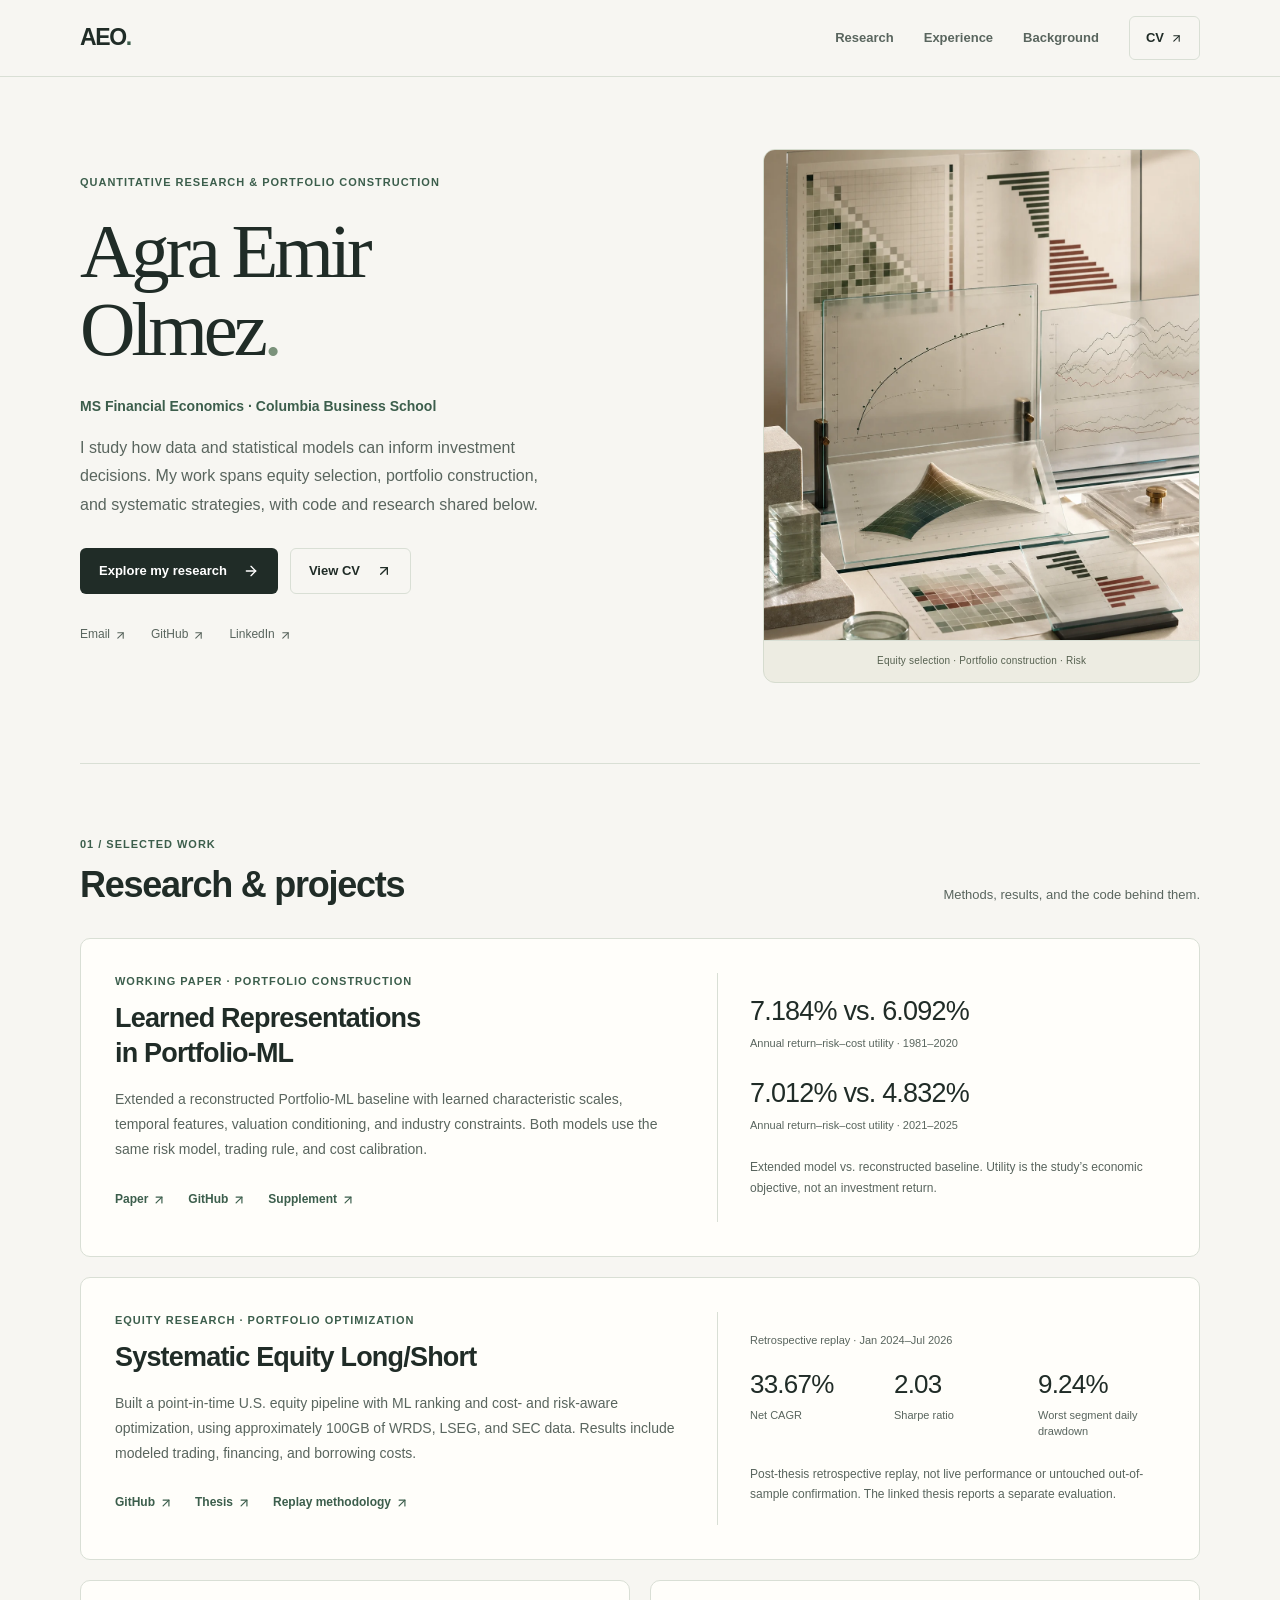
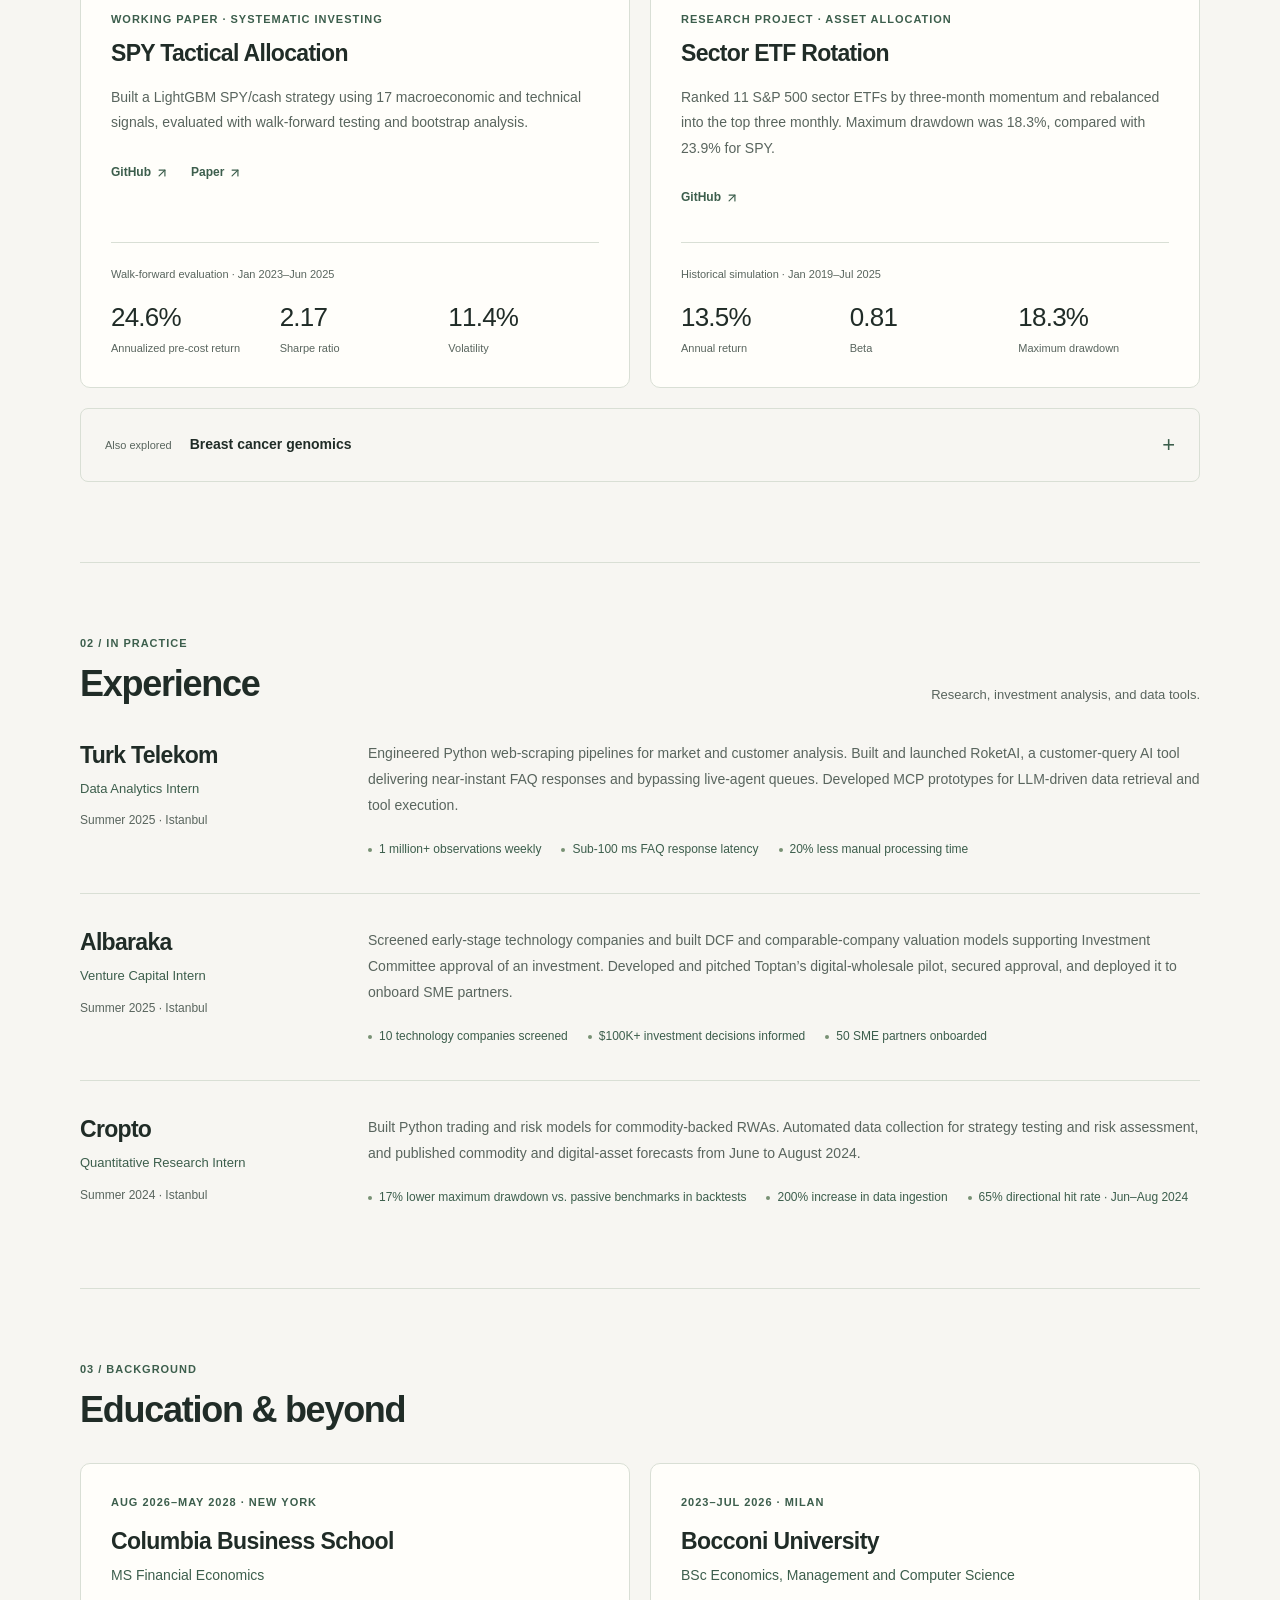
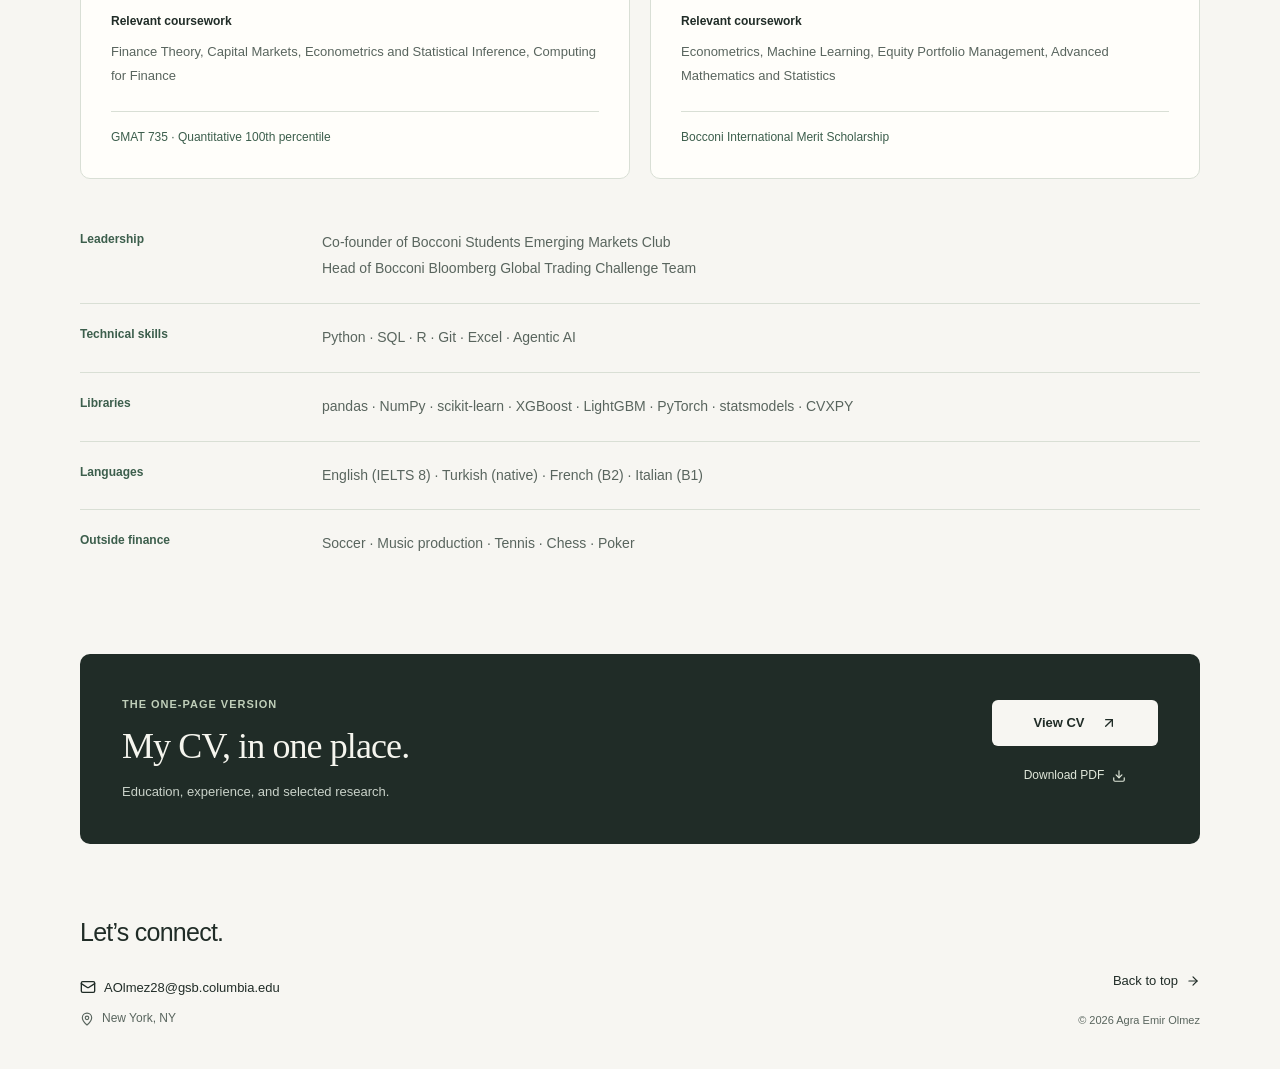
==== commit a25c88ed: "Add Agentic AI skill and refresh downloadable CV" ====
--- a/index.html
+++ b/index.html
@@ -1 +1 @@
-<!DOCTYPE html><html lang="en"><head><meta charset="utf-8"/><meta name="viewport" content="width=device-width, initial-scale=1"/><title>Agra Emir Olmez — Quantitative Finance &amp; Research</title><meta name="description" content="Agra Emir Olmez — Columbia Business School MSFE student. Research in equity selection, portfolio construction, and systematic investing, with papers, code, and CV."/><meta name="theme-color" content="#f7f6f2"/><link rel="canonical" href="https://agraolmez.github.io/"/><link rel="icon" type="image/svg+xml" href="/favicon.svg"/><link rel="stylesheet" href="/assets/site.9aeedd5d3156.css"/><meta property="og:title" content="Agra Emir Olmez — Quantitative Finance &amp; Research"/><meta property="og:description" content="Equity selection, portfolio construction, and systematic investing. Research, code, and CV from Columbia MSFE student Agra Emir Olmez."/><meta property="og:type" content="website"/><meta property="og:site_name" content="Agra Emir Olmez"/><meta property="og:url" content="https://agraolmez.github.io/"/><meta property="og:image" content="https://agraolmez.github.io/og.png"/><meta property="og:image:width" content="1727"/><meta property="og:image:height" content="911"/><meta property="og:image:alt" content="Agra Emir Olmez — Quantitative Finance &amp; Research"/><meta name="twitter:card" content="summary_large_image"/><meta name="twitter:title" content="Agra Emir Olmez — Quantitative Finance &amp; Research"/><meta name="twitter:description" content="Equity selection, portfolio construction, and systematic investing. Research, code, and CV from Columbia MSFE student Agra Emir Olmez."/><meta name="twitter:image" content="https://agraolmez.github.io/og.png"/></head><body><link rel="preload" as="image" href="/quant-hero-visual.webp" fetchPriority="high"/><div id="top" aria-hidden="true"></div><a class="skip-link" href="#main-content">Skip to content</a><header class="global-nav"><nav class="site-nav" aria-label="Primary navigation"><a class="wordmark" href="#top" aria-label="Agra Emir Olmez, back to top">AEO<span aria-hidden="true">.</span></a><div class="nav-links"><a href="#research">Research</a><a href="#experience">Experience</a><a href="#background">Background</a><a class="nav-cv" href="/AGRA%20EMIR%20OLMEZ%20CV.pdf?v=a4c5047f" target="_blank" rel="noreferrer">CV <svg xmlns="http://www.w3.org/2000/svg" width="13" height="13" viewBox="0 0 24 24" fill="none" stroke="currentColor" stroke-width="2" stroke-linecap="round" stroke-linejoin="round" class="lucide lucide-arrow-up-right" aria-hidden="true"><path d="M7 7h10v10"></path><path d="M7 17 17 7"></path></svg></a></div></nav></header><main class="page-shell" id="main-content"><section class="intro" aria-labelledby="intro-title"><div class="intro-copy"><p class="eyebrow intro-eyebrow">Quantitative research &amp; portfolio construction</p><h1 id="intro-title">Agra Emir<br/>Olmez<span class="name-period">.</span></h1><p class="intro-credential">MS Financial Economics<span class="credential-divider"> · </span><span class="credential-school">Columbia Business School</span></p><p class="intro-summary">I study how data and statistical models can inform investment decisions. My work spans equity selection, portfolio construction, and systematic strategies, with code and research shared below.</p><div class="intro-actions"><a class="button button-primary" href="#research">Explore my research <svg xmlns="http://www.w3.org/2000/svg" width="16" height="16" viewBox="0 0 24 24" fill="none" stroke="currentColor" stroke-width="2" stroke-linecap="round" stroke-linejoin="round" class="lucide lucide-arrow-right" aria-hidden="true"><path d="M5 12h14"></path><path d="m12 5 7 7-7 7"></path></svg></a><a class="button button-secondary" href="/AGRA%20EMIR%20OLMEZ%20CV.pdf?v=a4c5047f" target="_blank" rel="noreferrer">View CV <svg xmlns="http://www.w3.org/2000/svg" width="16" height="16" viewBox="0 0 24 24" fill="none" stroke="currentColor" stroke-width="2" stroke-linecap="round" stroke-linejoin="round" class="lucide lucide-arrow-up-right" aria-hidden="true"><path d="M7 7h10v10"></path><path d="M7 17 17 7"></path></svg></a></div><div class="contact-line" aria-label="Profile links"><a href="mailto:AOlmez28@gsb.columbia.edu">Email <svg xmlns="http://www.w3.org/2000/svg" width="13" height="13" viewBox="0 0 24 24" fill="none" stroke="currentColor" stroke-width="2" stroke-linecap="round" stroke-linejoin="round" class="lucide lucide-arrow-up-right" aria-hidden="true"><path d="M7 7h10v10"></path><path d="M7 17 17 7"></path></svg></a><a href="https://github.com/agraolmez" target="_blank" rel="noreferrer">GitHub <svg xmlns="http://www.w3.org/2000/svg" width="13" height="13" viewBox="0 0 24 24" fill="none" stroke="currentColor" stroke-width="2" stroke-linecap="round" stroke-linejoin="round" class="lucide lucide-arrow-up-right" aria-hidden="true"><path d="M7 7h10v10"></path><path d="M7 17 17 7"></path></svg></a><a href="https://www.linkedin.com/in/agraemirolmez/" target="_blank" rel="noreferrer">LinkedIn <svg xmlns="http://www.w3.org/2000/svg" width="13" height="13" viewBox="0 0 24 24" fill="none" stroke="currentColor" stroke-width="2" stroke-linecap="round" stroke-linejoin="round" class="lucide lucide-arrow-up-right" aria-hidden="true"><path d="M7 7h10v10"></path><path d="M7 17 17 7"></path></svg></a></div></div><figure class="intro-visual"><img src="/quant-hero-visual.webp" alt="" width="1122" height="1402" fetchPriority="high"/><figcaption>Equity selection · Portfolio construction · Risk</figcaption></figure></section><section class="content-section" id="research" aria-labelledby="research-title"><header class="section-head"><div><p class="eyebrow">01 / Selected work</p><h2 id="research-title">Research &amp; projects</h2></div><p>Methods, results, and the code behind them.</p></header><div class="research-grid"><article class="project-card project-featured"><div class="project-copy"><p class="eyebrow">Working paper · Portfolio construction</p><h3>Learned Representations in Portfolio-ML</h3><p class="project-description">Extended a reconstructed Portfolio-ML baseline with learned characteristic scales, temporal features, valuation conditioning, and industry constraints. Both models use the same risk model, trading rule, and cost calibration.</p><div class="entry-links" aria-label="Learned Representations in Portfolio-ML resources"><a href="/portfolio-ml-extension-paper.pdf" target="_blank" rel="noreferrer">Paper <svg xmlns="http://www.w3.org/2000/svg" width="14" height="14" viewBox="0 0 24 24" fill="none" stroke="currentColor" stroke-width="2" stroke-linecap="round" stroke-linejoin="round" class="lucide lucide-arrow-up-right" aria-hidden="true"><path d="M7 7h10v10"></path><path d="M7 17 17 7"></path></svg></a><a href="https://github.com/agraolmez/portfolio-ml-extension" target="_blank" rel="noreferrer">GitHub <svg xmlns="http://www.w3.org/2000/svg" width="14" height="14" viewBox="0 0 24 24" fill="none" stroke="currentColor" stroke-width="2" stroke-linecap="round" stroke-linejoin="round" class="lucide lucide-arrow-up-right" aria-hidden="true"><path d="M7 7h10v10"></path><path d="M7 17 17 7"></path></svg></a><a href="https://github.com/agraolmez/portfolio-ml-extension/blob/main/paper/supplemental_material.pdf" target="_blank" rel="noreferrer">Supplement <svg xmlns="http://www.w3.org/2000/svg" width="14" height="14" viewBox="0 0 24 24" fill="none" stroke="currentColor" stroke-width="2" stroke-linecap="round" stroke-linejoin="round" class="lucide lucide-arrow-up-right" aria-hidden="true"><path d="M7 7h10v10"></path><path d="M7 17 17 7"></path></svg></a></div></div><div class="project-results utility-results"><dl class="metrics" aria-label="Learned Representations in Portfolio-ML results"><div><dt>Annual return–risk–cost utility · 1981–2020</dt><dd>7.184% vs. 6.092%</dd></div><div><dt>Annual return–risk–cost utility · 2021–2025</dt><dd>7.012% vs. 4.832%</dd></div></dl><p class="research-note">Extended model vs. reconstructed baseline. Utility is the study’s economic objective, not an investment return.</p></div></article><article class="project-card project-featured"><div class="project-copy"><p class="eyebrow">Equity research · Portfolio optimization</p><h3>Systematic Equity Long/Short</h3><p class="project-description">Built a point-in-time U.S. equity pipeline with ML ranking and cost- and risk-aware optimization, using approximately 100GB of WRDS, LSEG, and SEC data. Results include modeled trading, financing, and borrowing costs.</p><div class="entry-links" aria-label="Systematic Equity Long/Short resources"><a href="https://github.com/agraolmez/equity-selection-thesis" target="_blank" rel="noreferrer">GitHub <svg xmlns="http://www.w3.org/2000/svg" width="14" height="14" viewBox="0 0 24 24" fill="none" stroke="currentColor" stroke-width="2" stroke-linecap="round" stroke-linejoin="round" class="lucide lucide-arrow-up-right" aria-hidden="true"><path d="M7 7h10v10"></path><path d="M7 17 17 7"></path></svg></a><a href="/machine-learning-long-short-equity-strategy.pdf" target="_blank" rel="noreferrer">Thesis <svg xmlns="http://www.w3.org/2000/svg" width="14" height="14" viewBox="0 0 24 24" fill="none" stroke="currentColor" stroke-width="2" stroke-linecap="round" stroke-linejoin="round" class="lucide lucide-arrow-up-right" aria-hidden="true"><path d="M7 7h10v10"></path><path d="M7 17 17 7"></path></svg></a><a href="https://github.com/agraolmez/equity-selection-thesis/blob/main/POST_THESIS_REPLAY.md" target="_blank" rel="noreferrer">Replay methodology <svg xmlns="http://www.w3.org/2000/svg" width="14" height="14" viewBox="0 0 24 24" fill="none" stroke="currentColor" stroke-width="2" stroke-linecap="round" stroke-linejoin="round" class="lucide lucide-arrow-up-right" aria-hidden="true"><path d="M7 7h10v10"></path><path d="M7 17 17 7"></path></svg></a></div></div><div class="project-results"><p class="evaluation-period">Retrospective replay · Jan 2024–Jul 2026</p><dl class="metrics" aria-label="Systematic Equity Long/Short results"><div><dt>Net CAGR</dt><dd>33.67%</dd></div><div><dt>Sharpe ratio</dt><dd>2.03</dd></div><div><dt>Worst segment daily drawdown</dt><dd>9.24%</dd></div></dl><p class="research-note">Post-thesis retrospective replay, not live performance or untouched out-of-sample confirmation. The linked thesis reports a separate evaluation.</p></div></article><article class="project-card"><div class="project-copy"><p class="eyebrow">Working paper · Systematic investing</p><h3>SPY Tactical Allocation</h3><p class="project-description">Built a LightGBM SPY/cash strategy using 17 macroeconomic and technical signals, evaluated with walk-forward testing and bootstrap analysis.</p><div class="entry-links" aria-label="SPY Tactical Allocation resources"><a href="https://github.com/agraolmez/ml-spy-trading/tree/main" target="_blank" rel="noreferrer">GitHub <svg xmlns="http://www.w3.org/2000/svg" width="14" height="14" viewBox="0 0 24 24" fill="none" stroke="currentColor" stroke-width="2" stroke-linecap="round" stroke-linejoin="round" class="lucide lucide-arrow-up-right" aria-hidden="true"><path d="M7 7h10v10"></path><path d="M7 17 17 7"></path></svg></a><a href="https://papers.ssrn.com/sol3/papers.cfm?abstract_id=5351507" target="_blank" rel="noreferrer">Paper <svg xmlns="http://www.w3.org/2000/svg" width="14" height="14" viewBox="0 0 24 24" fill="none" stroke="currentColor" stroke-width="2" stroke-linecap="round" stroke-linejoin="round" class="lucide lucide-arrow-up-right" aria-hidden="true"><path d="M7 7h10v10"></path><path d="M7 17 17 7"></path></svg></a></div></div><div class="project-results"><p class="evaluation-period">Walk-forward evaluation · Jan 2023–Jun 2025</p><dl class="metrics" aria-label="SPY Tactical Allocation results"><div><dt>Annualized pre-cost return</dt><dd>24.6%</dd></div><div><dt>Sharpe ratio</dt><dd>2.17</dd></div><div><dt>Volatility</dt><dd>11.4%</dd></div></dl></div></article><article class="project-card"><div class="project-copy"><p class="eyebrow">Research project · Asset allocation</p><h3>Sector ETF Rotation</h3><p class="project-description">Ranked 11 S&amp;P 500 sector ETFs by three-month momentum and rebalanced into the top three monthly. Maximum drawdown was 18.3%, compared with 23.9% for SPY.</p><div class="entry-links" aria-label="Sector ETF Rotation resources"><a href="https://github.com/agraolmez/momentum-strategy" target="_blank" rel="noreferrer">GitHub <svg xmlns="http://www.w3.org/2000/svg" width="14" height="14" viewBox="0 0 24 24" fill="none" stroke="currentColor" stroke-width="2" stroke-linecap="round" stroke-linejoin="round" class="lucide lucide-arrow-up-right" aria-hidden="true"><path d="M7 7h10v10"></path><path d="M7 17 17 7"></path></svg></a></div></div><div class="project-results"><p class="evaluation-period">Historical simulation · Jan 2019–Jul 2025</p><dl class="metrics" aria-label="Sector ETF Rotation results"><div><dt>Annual return</dt><dd>13.5%</dd></div><div><dt>Beta</dt><dd>0.81</dd></div><div><dt>Maximum drawdown</dt><dd>18.3%</dd></div></dl></div></article></div><details class="additional-project"><summary><span>Also explored</span> Breast cancer genomics <span class="details-indicator" aria-hidden="true">+</span></summary><div><p>Classified Oncotype risk using logistic regression, Random Forest, XGBoost, LightGBM, and neural networks on METABRIC and TCGA-BRCA data.</p><p><strong>0.87 AUC</strong> · Five-fold and cross-dataset validation · SHAP and LIME interpretation</p></div></details></section><section class="content-section" id="experience" aria-labelledby="experience-title"><header class="section-head"><div><p class="eyebrow">02 / In practice</p><h2 id="experience-title">Experience</h2></div><p>Research, investment analysis, and data tools.</p></header><div class="experience-list"><article class="experience-entry"><div class="experience-heading"><h3>Turk Telekom</h3><p>Data Analytics Intern</p><span class="experience-date">Summer 2025 · Istanbul</span></div><div class="experience-copy"><p>Engineered Python web-scraping pipelines for market and customer analysis. Built and launched RoketAI, a customer-query AI tool delivering near-instant FAQ responses and bypassing live-agent queues. Developed MCP prototypes for LLM-driven data retrieval and tool execution.</p><ul class="highlights" aria-label="Turk Telekom highlights"><li>1 million+ observations weekly</li><li>Sub-100 ms FAQ response latency</li><li>20% less manual processing time</li></ul></div></article><article class="experience-entry"><div class="experience-heading"><h3>Albaraka</h3><p>Venture Capital Intern</p><span class="experience-date">Summer 2025 · Istanbul</span></div><div class="experience-copy"><p>Screened early-stage technology companies and built DCF and comparable-company valuation models supporting Investment Committee approval of an investment. Developed and pitched Toptan’s digital-wholesale pilot, secured approval, and deployed it to onboard SME partners.</p><ul class="highlights" aria-label="Albaraka highlights"><li>10 technology companies screened</li><li>$100K+ investment decisions informed</li><li>50 SME partners onboarded</li></ul></div></article><article class="experience-entry"><div class="experience-heading"><h3>Cropto</h3><p>Quantitative Research Intern</p><span class="experience-date">Summer 2024 · Istanbul</span></div><div class="experience-copy"><p>Built Python trading and risk models for commodity-backed RWAs. Automated data collection for strategy testing and risk assessment, and published commodity and digital-asset forecasts from June to August 2024.</p><ul class="highlights" aria-label="Cropto highlights"><li>17% lower maximum drawdown vs. passive benchmarks in backtests</li><li>200% increase in data ingestion</li><li>65% directional hit rate · Jun–Aug 2024</li></ul></div></article></div></section><section class="content-section" id="background" aria-labelledby="background-title"><header class="section-head"><div><p class="eyebrow">03 / Background</p><h2 id="background-title">Education &amp; beyond</h2></div></header><div class="education-grid"><article class="education-card"><p class="eyebrow">Aug 2026–May 2028 · New York</p><h3>Columbia Business School</h3><p class="degree">MS Financial Economics</p><p class="coursework"><span>Relevant coursework</span>Finance Theory, Capital Markets, Econometrics and Statistical Inference, Computing for Finance</p><p class="education-detail">GMAT 735 · Quantitative 100th percentile</p></article><article class="education-card"><p class="eyebrow">2023–Jul 2026 · Milan</p><h3>Bocconi University</h3><p class="degree">BSc Economics, Management and Computer Science</p><p class="coursework"><span>Relevant coursework</span>Econometrics, Machine Learning, Equity Portfolio Management, Advanced Mathematics and Statistics</p><p class="education-detail">Bocconi International Merit Scholarship</p></article></div><dl class="details-list"><div><dt>Leadership</dt><dd>Co-founder of Bocconi Students Emerging Markets Club<br/>Head of Bocconi Bloomberg Global Trading Challenge Team</dd></div><div><dt>Technical skills</dt><dd>Python · SQL · R · Git · Excel</dd></div><div><dt>Libraries</dt><dd>pandas · NumPy · scikit-learn · XGBoost · LightGBM · PyTorch · statsmodels · CVXPY</dd></div><div><dt>Languages</dt><dd>English (IELTS 8) · Turkish (native) · French (B2) · Italian (B1)</dd></div><div><dt>Outside finance</dt><dd>Soccer · Music production · Tennis · Chess · Poker</dd></div></dl></section><section class="resume-card" id="resume" aria-labelledby="resume-title"><div><p class="eyebrow">The one-page version</p><h2 id="resume-title">My CV, in one place.</h2><p>Education, experience, and selected research.</p></div><div class="resume-actions"><a class="button button-light" href="/AGRA%20EMIR%20OLMEZ%20CV.pdf?v=a4c5047f" target="_blank" rel="noreferrer">View CV <svg xmlns="http://www.w3.org/2000/svg" width="16" height="16" viewBox="0 0 24 24" fill="none" stroke="currentColor" stroke-width="2" stroke-linecap="round" stroke-linejoin="round" class="lucide lucide-arrow-up-right" aria-hidden="true"><path d="M7 7h10v10"></path><path d="M7 17 17 7"></path></svg></a><a class="download-link" href="/AGRA%20EMIR%20OLMEZ%20CV.pdf?v=a4c5047f" download="AGRA EMIR OLMEZ CV.pdf">Download PDF <svg xmlns="http://www.w3.org/2000/svg" width="14" height="14" viewBox="0 0 24 24" fill="none" stroke="currentColor" stroke-width="2" stroke-linecap="round" stroke-linejoin="round" class="lucide lucide-download" aria-hidden="true"><path d="M12 15V3"></path><path d="M21 15v4a2 2 0 0 1-2 2H5a2 2 0 0 1-2-2v-4"></path><path d="m7 10 5 5 5-5"></path></svg></a></div></section><footer class="site-footer" id="contact"><div><h2>Let’s connect.</h2><a class="footer-email" href="mailto:AOlmez28@gsb.columbia.edu"><svg xmlns="http://www.w3.org/2000/svg" width="16" height="16" viewBox="0 0 24 24" fill="none" stroke="currentColor" stroke-width="2" stroke-linecap="round" stroke-linejoin="round" class="lucide lucide-mail" aria-hidden="true"><path d="m22 7-8.991 5.727a2 2 0 0 1-2.009 0L2 7"></path><rect x="2" y="4" width="20" height="16" rx="2"></rect></svg> AOlmez28@gsb.columbia.edu</a><p><svg xmlns="http://www.w3.org/2000/svg" width="14" height="14" viewBox="0 0 24 24" fill="none" stroke="currentColor" stroke-width="2" stroke-linecap="round" stroke-linejoin="round" class="lucide lucide-map-pin" aria-hidden="true"><path d="M20 10c0 4.993-5.539 10.193-7.399 11.799a1 1 0 0 1-1.202 0C9.539 20.193 4 14.993 4 10a8 8 0 0 1 16 0"></path><circle cx="12" cy="10" r="3"></circle></svg> New York, NY</p></div><div class="footer-end"><a href="#top">Back to top <svg xmlns="http://www.w3.org/2000/svg" width="14" height="14" viewBox="0 0 24 24" fill="none" stroke="currentColor" stroke-width="2" stroke-linecap="round" stroke-linejoin="round" class="lucide lucide-arrow-right" aria-hidden="true"><path d="M5 12h14"></path><path d="m12 5 7 7-7 7"></path></svg></a><span>© 2026 Agra Emir Olmez</span></div></footer></main></body></html>
+<!DOCTYPE html><html lang="en"><head><meta charset="utf-8"/><meta name="viewport" content="width=device-width, initial-scale=1"/><title>Agra Emir Olmez — Quantitative Finance &amp; Research</title><meta name="description" content="Agra Emir Olmez — Columbia Business School MSFE student. Research in equity selection, portfolio construction, and systematic investing, with papers, code, and CV."/><meta name="theme-color" content="#f7f6f2"/><link rel="canonical" href="https://agraolmez.github.io/"/><link rel="icon" type="image/svg+xml" href="/favicon.svg"/><link rel="stylesheet" href="/assets/site.9aeedd5d3156.css"/><meta property="og:title" content="Agra Emir Olmez — Quantitative Finance &amp; Research"/><meta property="og:description" content="Equity selection, portfolio construction, and systematic investing. Research, code, and CV from Columbia MSFE student Agra Emir Olmez."/><meta property="og:type" content="website"/><meta property="og:site_name" content="Agra Emir Olmez"/><meta property="og:url" content="https://agraolmez.github.io/"/><meta property="og:image" content="https://agraolmez.github.io/og.png"/><meta property="og:image:width" content="1727"/><meta property="og:image:height" content="911"/><meta property="og:image:alt" content="Agra Emir Olmez — Quantitative Finance &amp; Research"/><meta name="twitter:card" content="summary_large_image"/><meta name="twitter:title" content="Agra Emir Olmez — Quantitative Finance &amp; Research"/><meta name="twitter:description" content="Equity selection, portfolio construction, and systematic investing. Research, code, and CV from Columbia MSFE student Agra Emir Olmez."/><meta name="twitter:image" content="https://agraolmez.github.io/og.png"/></head><body><link rel="preload" as="image" href="/quant-hero-visual.webp" fetchPriority="high"/><div id="top" aria-hidden="true"></div><a class="skip-link" href="#main-content">Skip to content</a><header class="global-nav"><nav class="site-nav" aria-label="Primary navigation"><a class="wordmark" href="#top" aria-label="Agra Emir Olmez, back to top">AEO<span aria-hidden="true">.</span></a><div class="nav-links"><a href="#research">Research</a><a href="#experience">Experience</a><a href="#background">Background</a><a class="nav-cv" href="/AGRA%20EMIR%20OLMEZ%20CV.pdf?v=55a2853c" target="_blank" rel="noreferrer">CV <svg xmlns="http://www.w3.org/2000/svg" width="13" height="13" viewBox="0 0 24 24" fill="none" stroke="currentColor" stroke-width="2" stroke-linecap="round" stroke-linejoin="round" class="lucide lucide-arrow-up-right" aria-hidden="true"><path d="M7 7h10v10"></path><path d="M7 17 17 7"></path></svg></a></div></nav></header><main class="page-shell" id="main-content"><section class="intro" aria-labelledby="intro-title"><div class="intro-copy"><p class="eyebrow intro-eyebrow">Quantitative research &amp; portfolio construction</p><h1 id="intro-title">Agra Emir<br/>Olmez<span class="name-period">.</span></h1><p class="intro-credential">MS Financial Economics<span class="credential-divider"> · </span><span class="credential-school">Columbia Business School</span></p><p class="intro-summary">I study how data and statistical models can inform investment decisions. My work spans equity selection, portfolio construction, and systematic strategies, with code and research shared below.</p><div class="intro-actions"><a class="button button-primary" href="#research">Explore my research <svg xmlns="http://www.w3.org/2000/svg" width="16" height="16" viewBox="0 0 24 24" fill="none" stroke="currentColor" stroke-width="2" stroke-linecap="round" stroke-linejoin="round" class="lucide lucide-arrow-right" aria-hidden="true"><path d="M5 12h14"></path><path d="m12 5 7 7-7 7"></path></svg></a><a class="button button-secondary" href="/AGRA%20EMIR%20OLMEZ%20CV.pdf?v=55a2853c" target="_blank" rel="noreferrer">View CV <svg xmlns="http://www.w3.org/2000/svg" width="16" height="16" viewBox="0 0 24 24" fill="none" stroke="currentColor" stroke-width="2" stroke-linecap="round" stroke-linejoin="round" class="lucide lucide-arrow-up-right" aria-hidden="true"><path d="M7 7h10v10"></path><path d="M7 17 17 7"></path></svg></a></div><div class="contact-line" aria-label="Profile links"><a href="mailto:AOlmez28@gsb.columbia.edu">Email <svg xmlns="http://www.w3.org/2000/svg" width="13" height="13" viewBox="0 0 24 24" fill="none" stroke="currentColor" stroke-width="2" stroke-linecap="round" stroke-linejoin="round" class="lucide lucide-arrow-up-right" aria-hidden="true"><path d="M7 7h10v10"></path><path d="M7 17 17 7"></path></svg></a><a href="https://github.com/agraolmez" target="_blank" rel="noreferrer">GitHub <svg xmlns="http://www.w3.org/2000/svg" width="13" height="13" viewBox="0 0 24 24" fill="none" stroke="currentColor" stroke-width="2" stroke-linecap="round" stroke-linejoin="round" class="lucide lucide-arrow-up-right" aria-hidden="true"><path d="M7 7h10v10"></path><path d="M7 17 17 7"></path></svg></a><a href="https://www.linkedin.com/in/agraemirolmez/" target="_blank" rel="noreferrer">LinkedIn <svg xmlns="http://www.w3.org/2000/svg" width="13" height="13" viewBox="0 0 24 24" fill="none" stroke="currentColor" stroke-width="2" stroke-linecap="round" stroke-linejoin="round" class="lucide lucide-arrow-up-right" aria-hidden="true"><path d="M7 7h10v10"></path><path d="M7 17 17 7"></path></svg></a></div></div><figure class="intro-visual"><img src="/quant-hero-visual.webp" alt="" width="1122" height="1402" fetchPriority="high"/><figcaption>Equity selection · Portfolio construction · Risk</figcaption></figure></section><section class="content-section" id="research" aria-labelledby="research-title"><header class="section-head"><div><p class="eyebrow">01 / Selected work</p><h2 id="research-title">Research &amp; projects</h2></div><p>Methods, results, and the code behind them.</p></header><div class="research-grid"><article class="project-card project-featured"><div class="project-copy"><p class="eyebrow">Working paper · Portfolio construction</p><h3>Learned Representations in Portfolio-ML</h3><p class="project-description">Extended a reconstructed Portfolio-ML baseline with learned characteristic scales, temporal features, valuation conditioning, and industry constraints. Both models use the same risk model, trading rule, and cost calibration.</p><div class="entry-links" aria-label="Learned Representations in Portfolio-ML resources"><a href="/portfolio-ml-extension-paper.pdf" target="_blank" rel="noreferrer">Paper <svg xmlns="http://www.w3.org/2000/svg" width="14" height="14" viewBox="0 0 24 24" fill="none" stroke="currentColor" stroke-width="2" stroke-linecap="round" stroke-linejoin="round" class="lucide lucide-arrow-up-right" aria-hidden="true"><path d="M7 7h10v10"></path><path d="M7 17 17 7"></path></svg></a><a href="https://github.com/agraolmez/portfolio-ml-extension" target="_blank" rel="noreferrer">GitHub <svg xmlns="http://www.w3.org/2000/svg" width="14" height="14" viewBox="0 0 24 24" fill="none" stroke="currentColor" stroke-width="2" stroke-linecap="round" stroke-linejoin="round" class="lucide lucide-arrow-up-right" aria-hidden="true"><path d="M7 7h10v10"></path><path d="M7 17 17 7"></path></svg></a><a href="https://github.com/agraolmez/portfolio-ml-extension/blob/main/paper/supplemental_material.pdf" target="_blank" rel="noreferrer">Supplement <svg xmlns="http://www.w3.org/2000/svg" width="14" height="14" viewBox="0 0 24 24" fill="none" stroke="currentColor" stroke-width="2" stroke-linecap="round" stroke-linejoin="round" class="lucide lucide-arrow-up-right" aria-hidden="true"><path d="M7 7h10v10"></path><path d="M7 17 17 7"></path></svg></a></div></div><div class="project-results utility-results"><dl class="metrics" aria-label="Learned Representations in Portfolio-ML results"><div><dt>Annual return–risk–cost utility · 1981–2020</dt><dd>7.184% vs. 6.092%</dd></div><div><dt>Annual return–risk–cost utility · 2021–2025</dt><dd>7.012% vs. 4.832%</dd></div></dl><p class="research-note">Extended model vs. reconstructed baseline. Utility is the study’s economic objective, not an investment return.</p></div></article><article class="project-card project-featured"><div class="project-copy"><p class="eyebrow">Equity research · Portfolio optimization</p><h3>Systematic Equity Long/Short</h3><p class="project-description">Built a point-in-time U.S. equity pipeline with ML ranking and cost- and risk-aware optimization, using approximately 100GB of WRDS, LSEG, and SEC data. Results include modeled trading, financing, and borrowing costs.</p><div class="entry-links" aria-label="Systematic Equity Long/Short resources"><a href="https://github.com/agraolmez/equity-selection-thesis" target="_blank" rel="noreferrer">GitHub <svg xmlns="http://www.w3.org/2000/svg" width="14" height="14" viewBox="0 0 24 24" fill="none" stroke="currentColor" stroke-width="2" stroke-linecap="round" stroke-linejoin="round" class="lucide lucide-arrow-up-right" aria-hidden="true"><path d="M7 7h10v10"></path><path d="M7 17 17 7"></path></svg></a><a href="/machine-learning-long-short-equity-strategy.pdf" target="_blank" rel="noreferrer">Thesis <svg xmlns="http://www.w3.org/2000/svg" width="14" height="14" viewBox="0 0 24 24" fill="none" stroke="currentColor" stroke-width="2" stroke-linecap="round" stroke-linejoin="round" class="lucide lucide-arrow-up-right" aria-hidden="true"><path d="M7 7h10v10"></path><path d="M7 17 17 7"></path></svg></a><a href="https://github.com/agraolmez/equity-selection-thesis/blob/main/POST_THESIS_REPLAY.md" target="_blank" rel="noreferrer">Replay methodology <svg xmlns="http://www.w3.org/2000/svg" width="14" height="14" viewBox="0 0 24 24" fill="none" stroke="currentColor" stroke-width="2" stroke-linecap="round" stroke-linejoin="round" class="lucide lucide-arrow-up-right" aria-hidden="true"><path d="M7 7h10v10"></path><path d="M7 17 17 7"></path></svg></a></div></div><div class="project-results"><p class="evaluation-period">Retrospective replay · Jan 2024–Jul 2026</p><dl class="metrics" aria-label="Systematic Equity Long/Short results"><div><dt>Net CAGR</dt><dd>33.67%</dd></div><div><dt>Sharpe ratio</dt><dd>2.03</dd></div><div><dt>Worst segment daily drawdown</dt><dd>9.24%</dd></div></dl><p class="research-note">Post-thesis retrospective replay, not live performance or untouched out-of-sample confirmation. The linked thesis reports a separate evaluation.</p></div></article><article class="project-card"><div class="project-copy"><p class="eyebrow">Working paper · Systematic investing</p><h3>SPY Tactical Allocation</h3><p class="project-description">Built a LightGBM SPY/cash strategy using 17 macroeconomic and technical signals, evaluated with walk-forward testing and bootstrap analysis.</p><div class="entry-links" aria-label="SPY Tactical Allocation resources"><a href="https://github.com/agraolmez/ml-spy-trading/tree/main" target="_blank" rel="noreferrer">GitHub <svg xmlns="http://www.w3.org/2000/svg" width="14" height="14" viewBox="0 0 24 24" fill="none" stroke="currentColor" stroke-width="2" stroke-linecap="round" stroke-linejoin="round" class="lucide lucide-arrow-up-right" aria-hidden="true"><path d="M7 7h10v10"></path><path d="M7 17 17 7"></path></svg></a><a href="https://papers.ssrn.com/sol3/papers.cfm?abstract_id=5351507" target="_blank" rel="noreferrer">Paper <svg xmlns="http://www.w3.org/2000/svg" width="14" height="14" viewBox="0 0 24 24" fill="none" stroke="currentColor" stroke-width="2" stroke-linecap="round" stroke-linejoin="round" class="lucide lucide-arrow-up-right" aria-hidden="true"><path d="M7 7h10v10"></path><path d="M7 17 17 7"></path></svg></a></div></div><div class="project-results"><p class="evaluation-period">Walk-forward evaluation · Jan 2023–Jun 2025</p><dl class="metrics" aria-label="SPY Tactical Allocation results"><div><dt>Annualized pre-cost return</dt><dd>24.6%</dd></div><div><dt>Sharpe ratio</dt><dd>2.17</dd></div><div><dt>Volatility</dt><dd>11.4%</dd></div></dl></div></article><article class="project-card"><div class="project-copy"><p class="eyebrow">Research project · Asset allocation</p><h3>Sector ETF Rotation</h3><p class="project-description">Ranked 11 S&amp;P 500 sector ETFs by three-month momentum and rebalanced into the top three monthly. Maximum drawdown was 18.3%, compared with 23.9% for SPY.</p><div class="entry-links" aria-label="Sector ETF Rotation resources"><a href="https://github.com/agraolmez/momentum-strategy" target="_blank" rel="noreferrer">GitHub <svg xmlns="http://www.w3.org/2000/svg" width="14" height="14" viewBox="0 0 24 24" fill="none" stroke="currentColor" stroke-width="2" stroke-linecap="round" stroke-linejoin="round" class="lucide lucide-arrow-up-right" aria-hidden="true"><path d="M7 7h10v10"></path><path d="M7 17 17 7"></path></svg></a></div></div><div class="project-results"><p class="evaluation-period">Historical simulation · Jan 2019–Jul 2025</p><dl class="metrics" aria-label="Sector ETF Rotation results"><div><dt>Annual return</dt><dd>13.5%</dd></div><div><dt>Beta</dt><dd>0.81</dd></div><div><dt>Maximum drawdown</dt><dd>18.3%</dd></div></dl></div></article></div><details class="additional-project"><summary><span>Also explored</span> Breast cancer genomics <span class="details-indicator" aria-hidden="true">+</span></summary><div><p>Classified Oncotype risk using logistic regression, Random Forest, XGBoost, LightGBM, and neural networks on METABRIC and TCGA-BRCA data.</p><p><strong>0.87 AUC</strong> · Five-fold and cross-dataset validation · SHAP and LIME interpretation</p></div></details></section><section class="content-section" id="experience" aria-labelledby="experience-title"><header class="section-head"><div><p class="eyebrow">02 / In practice</p><h2 id="experience-title">Experience</h2></div><p>Research, investment analysis, and data tools.</p></header><div class="experience-list"><article class="experience-entry"><div class="experience-heading"><h3>Turk Telekom</h3><p>Data Analytics Intern</p><span class="experience-date">Summer 2025 · Istanbul</span></div><div class="experience-copy"><p>Engineered Python web-scraping pipelines for market and customer analysis. Built and launched RoketAI, a customer-query AI tool delivering near-instant FAQ responses and bypassing live-agent queues. Developed MCP prototypes for LLM-driven data retrieval and tool execution.</p><ul class="highlights" aria-label="Turk Telekom highlights"><li>1 million+ observations weekly</li><li>Sub-100 ms FAQ response latency</li><li>20% less manual processing time</li></ul></div></article><article class="experience-entry"><div class="experience-heading"><h3>Albaraka</h3><p>Venture Capital Intern</p><span class="experience-date">Summer 2025 · Istanbul</span></div><div class="experience-copy"><p>Screened early-stage technology companies and built DCF and comparable-company valuation models supporting Investment Committee approval of an investment. Developed and pitched Toptan’s digital-wholesale pilot, secured approval, and deployed it to onboard SME partners.</p><ul class="highlights" aria-label="Albaraka highlights"><li>10 technology companies screened</li><li>$100K+ investment decisions informed</li><li>50 SME partners onboarded</li></ul></div></article><article class="experience-entry"><div class="experience-heading"><h3>Cropto</h3><p>Quantitative Research Intern</p><span class="experience-date">Summer 2024 · Istanbul</span></div><div class="experience-copy"><p>Built Python trading and risk models for commodity-backed RWAs. Automated data collection for strategy testing and risk assessment, and published commodity and digital-asset forecasts from June to August 2024.</p><ul class="highlights" aria-label="Cropto highlights"><li>17% lower maximum drawdown vs. passive benchmarks in backtests</li><li>200% increase in data ingestion</li><li>65% directional hit rate · Jun–Aug 2024</li></ul></div></article></div></section><section class="content-section" id="background" aria-labelledby="background-title"><header class="section-head"><div><p class="eyebrow">03 / Background</p><h2 id="background-title">Education &amp; beyond</h2></div></header><div class="education-grid"><article class="education-card"><p class="eyebrow">Aug 2026–May 2028 · New York</p><h3>Columbia Business School</h3><p class="degree">MS Financial Economics</p><p class="coursework"><span>Relevant coursework</span>Finance Theory, Capital Markets, Econometrics and Statistical Inference, Computing for Finance</p><p class="education-detail">GMAT 735 · Quantitative 100th percentile</p></article><article class="education-card"><p class="eyebrow">2023–Jul 2026 · Milan</p><h3>Bocconi University</h3><p class="degree">BSc Economics, Management and Computer Science</p><p class="coursework"><span>Relevant coursework</span>Econometrics, Machine Learning, Equity Portfolio Management, Advanced Mathematics and Statistics</p><p class="education-detail">Bocconi International Merit Scholarship</p></article></div><dl class="details-list"><div><dt>Leadership</dt><dd>Co-founder of Bocconi Students Emerging Markets Club<br/>Head of Bocconi Bloomberg Global Trading Challenge Team</dd></div><div><dt>Technical skills</dt><dd>Python · SQL · R · Git · Excel · Agentic AI</dd></div><div><dt>Libraries</dt><dd>pandas · NumPy · scikit-learn · XGBoost · LightGBM · PyTorch · statsmodels · CVXPY</dd></div><div><dt>Languages</dt><dd>English (IELTS 8) · Turkish (native) · French (B2) · Italian (B1)</dd></div><div><dt>Outside finance</dt><dd>Soccer · Music production · Tennis · Chess · Poker</dd></div></dl></section><section class="resume-card" id="resume" aria-labelledby="resume-title"><div><p class="eyebrow">The one-page version</p><h2 id="resume-title">My CV, in one place.</h2><p>Education, experience, and selected research.</p></div><div class="resume-actions"><a class="button button-light" href="/AGRA%20EMIR%20OLMEZ%20CV.pdf?v=55a2853c" target="_blank" rel="noreferrer">View CV <svg xmlns="http://www.w3.org/2000/svg" width="16" height="16" viewBox="0 0 24 24" fill="none" stroke="currentColor" stroke-width="2" stroke-linecap="round" stroke-linejoin="round" class="lucide lucide-arrow-up-right" aria-hidden="true"><path d="M7 7h10v10"></path><path d="M7 17 17 7"></path></svg></a><a class="download-link" href="/AGRA%20EMIR%20OLMEZ%20CV.pdf?v=55a2853c" download="AGRA EMIR OLMEZ CV.pdf">Download PDF <svg xmlns="http://www.w3.org/2000/svg" width="14" height="14" viewBox="0 0 24 24" fill="none" stroke="currentColor" stroke-width="2" stroke-linecap="round" stroke-linejoin="round" class="lucide lucide-download" aria-hidden="true"><path d="M12 15V3"></path><path d="M21 15v4a2 2 0 0 1-2 2H5a2 2 0 0 1-2-2v-4"></path><path d="m7 10 5 5 5-5"></path></svg></a></div></section><footer class="site-footer" id="contact"><div><h2>Let’s connect.</h2><a class="footer-email" href="mailto:AOlmez28@gsb.columbia.edu"><svg xmlns="http://www.w3.org/2000/svg" width="16" height="16" viewBox="0 0 24 24" fill="none" stroke="currentColor" stroke-width="2" stroke-linecap="round" stroke-linejoin="round" class="lucide lucide-mail" aria-hidden="true"><path d="m22 7-8.991 5.727a2 2 0 0 1-2.009 0L2 7"></path><rect x="2" y="4" width="20" height="16" rx="2"></rect></svg> AOlmez28@gsb.columbia.edu</a><p><svg xmlns="http://www.w3.org/2000/svg" width="14" height="14" viewBox="0 0 24 24" fill="none" stroke="currentColor" stroke-width="2" stroke-linecap="round" stroke-linejoin="round" class="lucide lucide-map-pin" aria-hidden="true"><path d="M20 10c0 4.993-5.539 10.193-7.399 11.799a1 1 0 0 1-1.202 0C9.539 20.193 4 14.993 4 10a8 8 0 0 1 16 0"></path><circle cx="12" cy="10" r="3"></circle></svg> New York, NY</p></div><div class="footer-end"><a href="#top">Back to top <svg xmlns="http://www.w3.org/2000/svg" width="14" height="14" viewBox="0 0 24 24" fill="none" stroke="currentColor" stroke-width="2" stroke-linecap="round" stroke-linejoin="round" class="lucide lucide-arrow-right" aria-hidden="true"><path d="M5 12h14"></path><path d="m12 5 7 7-7 7"></path></svg></a><span>© 2026 Agra Emir Olmez</span></div></footer></main></body></html>
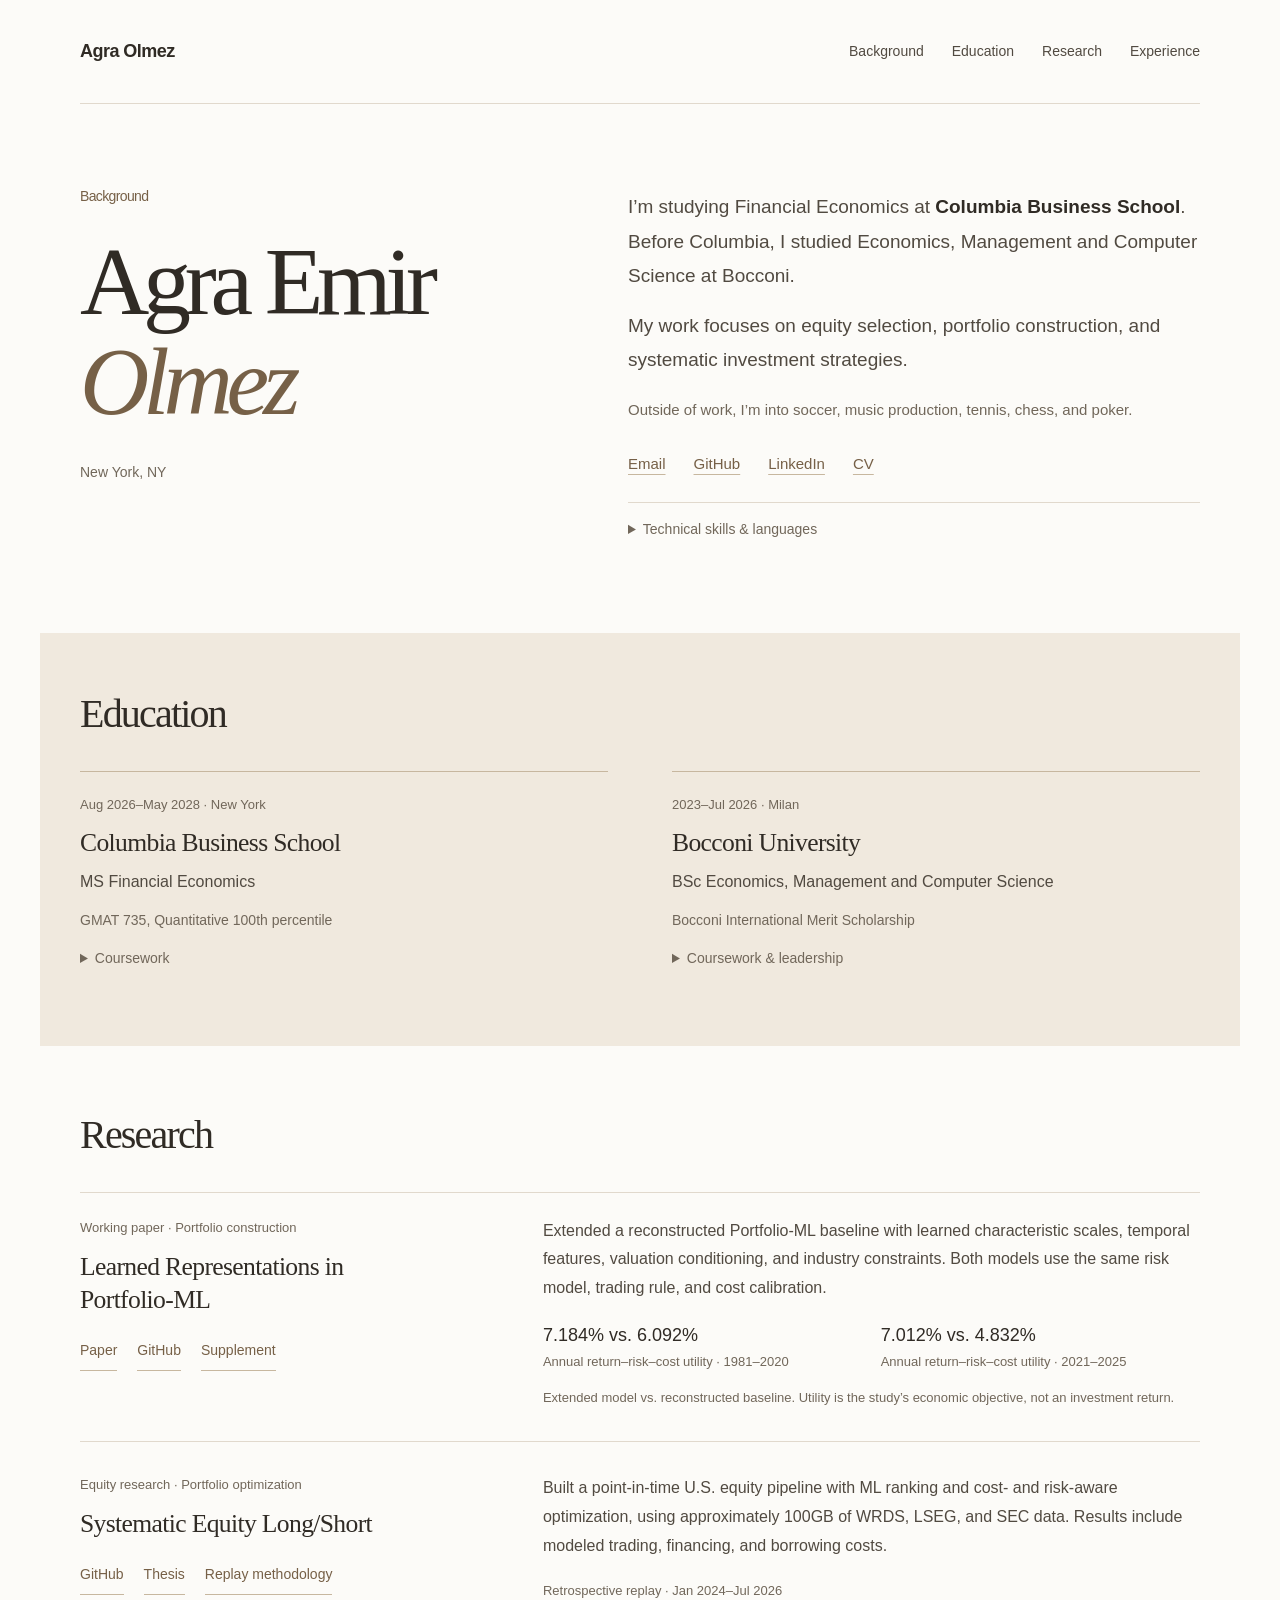
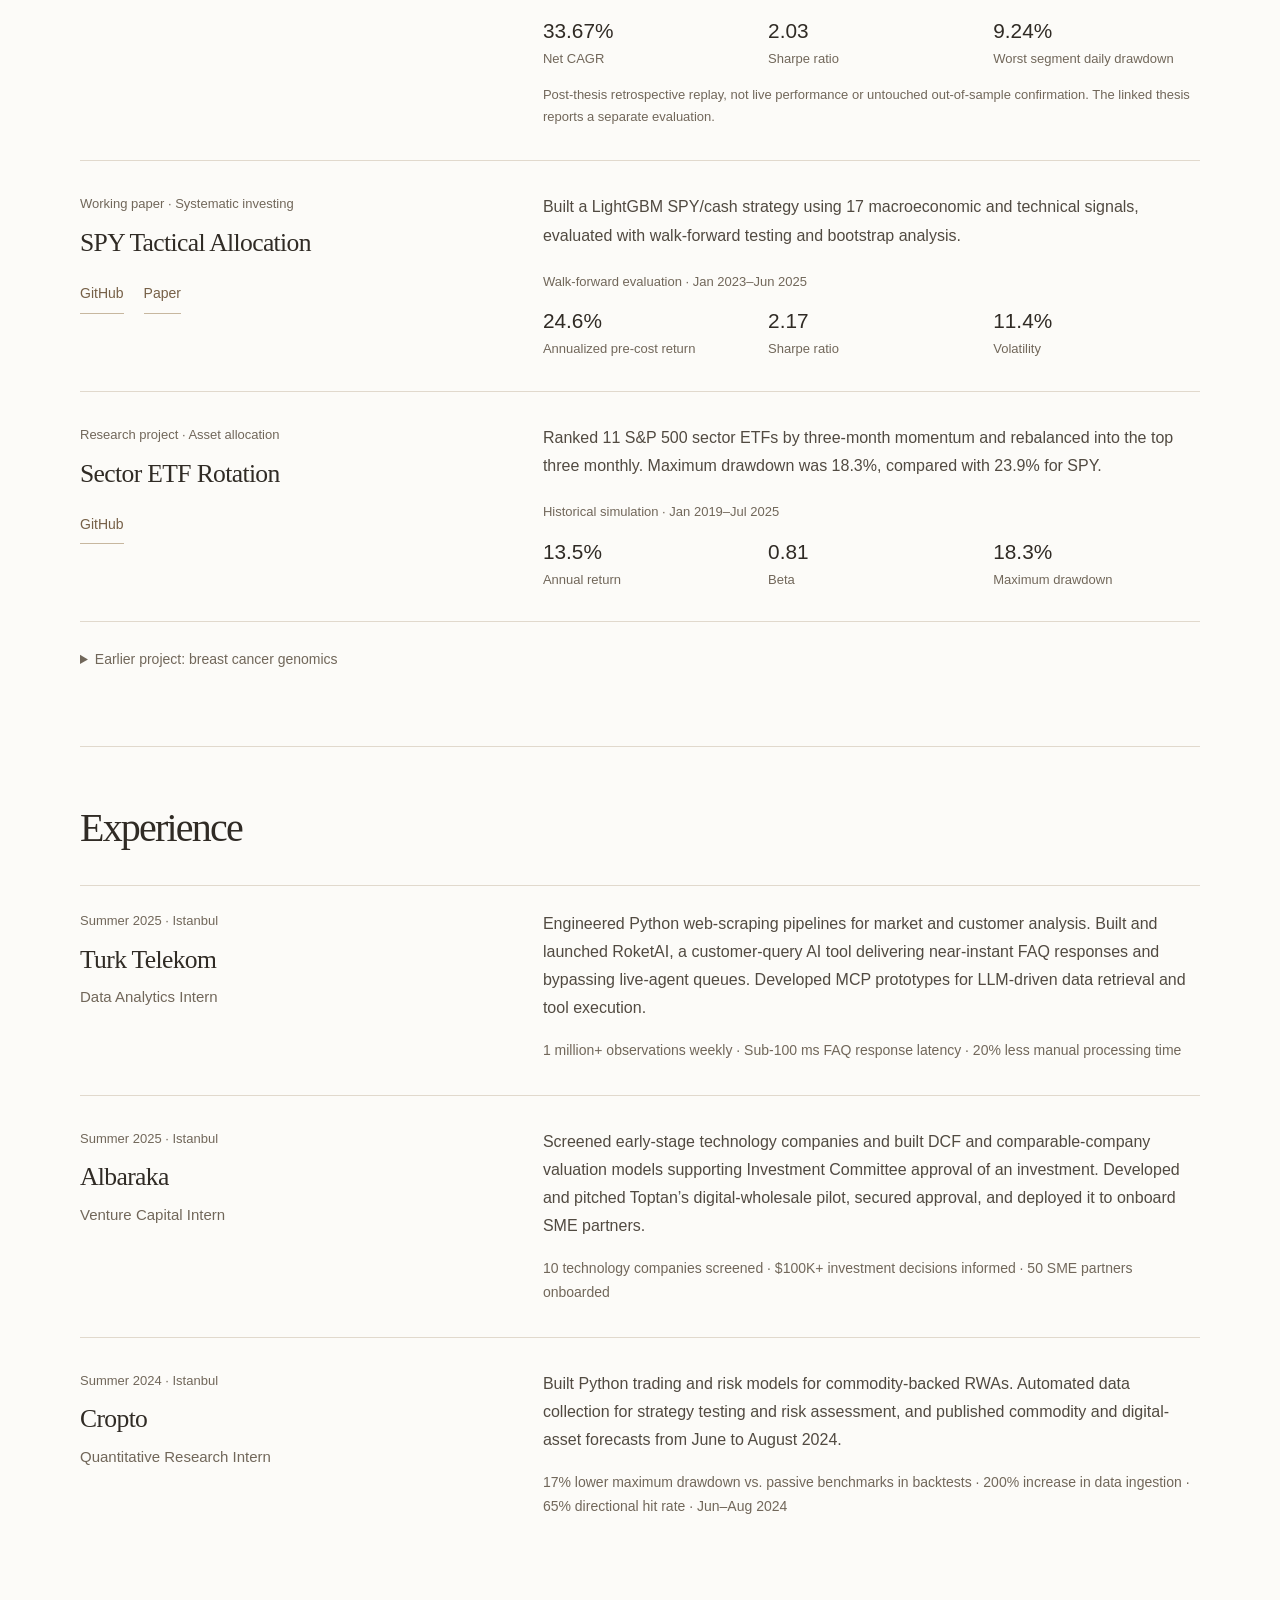
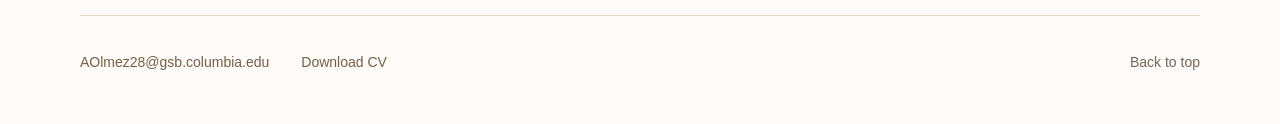
==== commit 497402da: "Publish beige personal website redesign" ====
--- a/index.html
+++ b/index.html
@@ -1 +1 @@
-<!DOCTYPE html><html lang="en"><head><meta charset="utf-8"/><meta name="viewport" content="width=device-width, initial-scale=1"/><title>Agra Emir Olmez — Quantitative Finance &amp; Research</title><meta name="description" content="Agra Emir Olmez — Columbia Business School MSFE student. Research in equity selection, portfolio construction, and systematic investing, with papers, code, and CV."/><meta name="theme-color" content="#f7f6f2"/><link rel="canonical" href="https://agraolmez.github.io/"/><link rel="icon" type="image/svg+xml" href="/favicon.svg"/><link rel="stylesheet" href="/assets/site.9aeedd5d3156.css"/><meta property="og:title" content="Agra Emir Olmez — Quantitative Finance &amp; Research"/><meta property="og:description" content="Equity selection, portfolio construction, and systematic investing. Research, code, and CV from Columbia MSFE student Agra Emir Olmez."/><meta property="og:type" content="website"/><meta property="og:site_name" content="Agra Emir Olmez"/><meta property="og:url" content="https://agraolmez.github.io/"/><meta property="og:image" content="https://agraolmez.github.io/og.png"/><meta property="og:image:width" content="1727"/><meta property="og:image:height" content="911"/><meta property="og:image:alt" content="Agra Emir Olmez — Quantitative Finance &amp; Research"/><meta name="twitter:card" content="summary_large_image"/><meta name="twitter:title" content="Agra Emir Olmez — Quantitative Finance &amp; Research"/><meta name="twitter:description" content="Equity selection, portfolio construction, and systematic investing. Research, code, and CV from Columbia MSFE student Agra Emir Olmez."/><meta name="twitter:image" content="https://agraolmez.github.io/og.png"/></head><body><link rel="preload" as="image" href="/quant-hero-visual.webp" fetchPriority="high"/><div id="top" aria-hidden="true"></div><a class="skip-link" href="#main-content">Skip to content</a><header class="global-nav"><nav class="site-nav" aria-label="Primary navigation"><a class="wordmark" href="#top" aria-label="Agra Emir Olmez, back to top">AEO<span aria-hidden="true">.</span></a><div class="nav-links"><a href="#research">Research</a><a href="#experience">Experience</a><a href="#background">Background</a><a class="nav-cv" href="/AGRA%20EMIR%20OLMEZ%20CV.pdf?v=55a2853c" target="_blank" rel="noreferrer">CV <svg xmlns="http://www.w3.org/2000/svg" width="13" height="13" viewBox="0 0 24 24" fill="none" stroke="currentColor" stroke-width="2" stroke-linecap="round" stroke-linejoin="round" class="lucide lucide-arrow-up-right" aria-hidden="true"><path d="M7 7h10v10"></path><path d="M7 17 17 7"></path></svg></a></div></nav></header><main class="page-shell" id="main-content"><section class="intro" aria-labelledby="intro-title"><div class="intro-copy"><p class="eyebrow intro-eyebrow">Quantitative research &amp; portfolio construction</p><h1 id="intro-title">Agra Emir<br/>Olmez<span class="name-period">.</span></h1><p class="intro-credential">MS Financial Economics<span class="credential-divider"> · </span><span class="credential-school">Columbia Business School</span></p><p class="intro-summary">I study how data and statistical models can inform investment decisions. My work spans equity selection, portfolio construction, and systematic strategies, with code and research shared below.</p><div class="intro-actions"><a class="button button-primary" href="#research">Explore my research <svg xmlns="http://www.w3.org/2000/svg" width="16" height="16" viewBox="0 0 24 24" fill="none" stroke="currentColor" stroke-width="2" stroke-linecap="round" stroke-linejoin="round" class="lucide lucide-arrow-right" aria-hidden="true"><path d="M5 12h14"></path><path d="m12 5 7 7-7 7"></path></svg></a><a class="button button-secondary" href="/AGRA%20EMIR%20OLMEZ%20CV.pdf?v=55a2853c" target="_blank" rel="noreferrer">View CV <svg xmlns="http://www.w3.org/2000/svg" width="16" height="16" viewBox="0 0 24 24" fill="none" stroke="currentColor" stroke-width="2" stroke-linecap="round" stroke-linejoin="round" class="lucide lucide-arrow-up-right" aria-hidden="true"><path d="M7 7h10v10"></path><path d="M7 17 17 7"></path></svg></a></div><div class="contact-line" aria-label="Profile links"><a href="mailto:AOlmez28@gsb.columbia.edu">Email <svg xmlns="http://www.w3.org/2000/svg" width="13" height="13" viewBox="0 0 24 24" fill="none" stroke="currentColor" stroke-width="2" stroke-linecap="round" stroke-linejoin="round" class="lucide lucide-arrow-up-right" aria-hidden="true"><path d="M7 7h10v10"></path><path d="M7 17 17 7"></path></svg></a><a href="https://github.com/agraolmez" target="_blank" rel="noreferrer">GitHub <svg xmlns="http://www.w3.org/2000/svg" width="13" height="13" viewBox="0 0 24 24" fill="none" stroke="currentColor" stroke-width="2" stroke-linecap="round" stroke-linejoin="round" class="lucide lucide-arrow-up-right" aria-hidden="true"><path d="M7 7h10v10"></path><path d="M7 17 17 7"></path></svg></a><a href="https://www.linkedin.com/in/agraemirolmez/" target="_blank" rel="noreferrer">LinkedIn <svg xmlns="http://www.w3.org/2000/svg" width="13" height="13" viewBox="0 0 24 24" fill="none" stroke="currentColor" stroke-width="2" stroke-linecap="round" stroke-linejoin="round" class="lucide lucide-arrow-up-right" aria-hidden="true"><path d="M7 7h10v10"></path><path d="M7 17 17 7"></path></svg></a></div></div><figure class="intro-visual"><img src="/quant-hero-visual.webp" alt="" width="1122" height="1402" fetchPriority="high"/><figcaption>Equity selection · Portfolio construction · Risk</figcaption></figure></section><section class="content-section" id="research" aria-labelledby="research-title"><header class="section-head"><div><p class="eyebrow">01 / Selected work</p><h2 id="research-title">Research &amp; projects</h2></div><p>Methods, results, and the code behind them.</p></header><div class="research-grid"><article class="project-card project-featured"><div class="project-copy"><p class="eyebrow">Working paper · Portfolio construction</p><h3>Learned Representations in Portfolio-ML</h3><p class="project-description">Extended a reconstructed Portfolio-ML baseline with learned characteristic scales, temporal features, valuation conditioning, and industry constraints. Both models use the same risk model, trading rule, and cost calibration.</p><div class="entry-links" aria-label="Learned Representations in Portfolio-ML resources"><a href="/portfolio-ml-extension-paper.pdf" target="_blank" rel="noreferrer">Paper <svg xmlns="http://www.w3.org/2000/svg" width="14" height="14" viewBox="0 0 24 24" fill="none" stroke="currentColor" stroke-width="2" stroke-linecap="round" stroke-linejoin="round" class="lucide lucide-arrow-up-right" aria-hidden="true"><path d="M7 7h10v10"></path><path d="M7 17 17 7"></path></svg></a><a href="https://github.com/agraolmez/portfolio-ml-extension" target="_blank" rel="noreferrer">GitHub <svg xmlns="http://www.w3.org/2000/svg" width="14" height="14" viewBox="0 0 24 24" fill="none" stroke="currentColor" stroke-width="2" stroke-linecap="round" stroke-linejoin="round" class="lucide lucide-arrow-up-right" aria-hidden="true"><path d="M7 7h10v10"></path><path d="M7 17 17 7"></path></svg></a><a href="https://github.com/agraolmez/portfolio-ml-extension/blob/main/paper/supplemental_material.pdf" target="_blank" rel="noreferrer">Supplement <svg xmlns="http://www.w3.org/2000/svg" width="14" height="14" viewBox="0 0 24 24" fill="none" stroke="currentColor" stroke-width="2" stroke-linecap="round" stroke-linejoin="round" class="lucide lucide-arrow-up-right" aria-hidden="true"><path d="M7 7h10v10"></path><path d="M7 17 17 7"></path></svg></a></div></div><div class="project-results utility-results"><dl class="metrics" aria-label="Learned Representations in Portfolio-ML results"><div><dt>Annual return–risk–cost utility · 1981–2020</dt><dd>7.184% vs. 6.092%</dd></div><div><dt>Annual return–risk–cost utility · 2021–2025</dt><dd>7.012% vs. 4.832%</dd></div></dl><p class="research-note">Extended model vs. reconstructed baseline. Utility is the study’s economic objective, not an investment return.</p></div></article><article class="project-card project-featured"><div class="project-copy"><p class="eyebrow">Equity research · Portfolio optimization</p><h3>Systematic Equity Long/Short</h3><p class="project-description">Built a point-in-time U.S. equity pipeline with ML ranking and cost- and risk-aware optimization, using approximately 100GB of WRDS, LSEG, and SEC data. Results include modeled trading, financing, and borrowing costs.</p><div class="entry-links" aria-label="Systematic Equity Long/Short resources"><a href="https://github.com/agraolmez/equity-selection-thesis" target="_blank" rel="noreferrer">GitHub <svg xmlns="http://www.w3.org/2000/svg" width="14" height="14" viewBox="0 0 24 24" fill="none" stroke="currentColor" stroke-width="2" stroke-linecap="round" stroke-linejoin="round" class="lucide lucide-arrow-up-right" aria-hidden="true"><path d="M7 7h10v10"></path><path d="M7 17 17 7"></path></svg></a><a href="/machine-learning-long-short-equity-strategy.pdf" target="_blank" rel="noreferrer">Thesis <svg xmlns="http://www.w3.org/2000/svg" width="14" height="14" viewBox="0 0 24 24" fill="none" stroke="currentColor" stroke-width="2" stroke-linecap="round" stroke-linejoin="round" class="lucide lucide-arrow-up-right" aria-hidden="true"><path d="M7 7h10v10"></path><path d="M7 17 17 7"></path></svg></a><a href="https://github.com/agraolmez/equity-selection-thesis/blob/main/POST_THESIS_REPLAY.md" target="_blank" rel="noreferrer">Replay methodology <svg xmlns="http://www.w3.org/2000/svg" width="14" height="14" viewBox="0 0 24 24" fill="none" stroke="currentColor" stroke-width="2" stroke-linecap="round" stroke-linejoin="round" class="lucide lucide-arrow-up-right" aria-hidden="true"><path d="M7 7h10v10"></path><path d="M7 17 17 7"></path></svg></a></div></div><div class="project-results"><p class="evaluation-period">Retrospective replay · Jan 2024–Jul 2026</p><dl class="metrics" aria-label="Systematic Equity Long/Short results"><div><dt>Net CAGR</dt><dd>33.67%</dd></div><div><dt>Sharpe ratio</dt><dd>2.03</dd></div><div><dt>Worst segment daily drawdown</dt><dd>9.24%</dd></div></dl><p class="research-note">Post-thesis retrospective replay, not live performance or untouched out-of-sample confirmation. The linked thesis reports a separate evaluation.</p></div></article><article class="project-card"><div class="project-copy"><p class="eyebrow">Working paper · Systematic investing</p><h3>SPY Tactical Allocation</h3><p class="project-description">Built a LightGBM SPY/cash strategy using 17 macroeconomic and technical signals, evaluated with walk-forward testing and bootstrap analysis.</p><div class="entry-links" aria-label="SPY Tactical Allocation resources"><a href="https://github.com/agraolmez/ml-spy-trading/tree/main" target="_blank" rel="noreferrer">GitHub <svg xmlns="http://www.w3.org/2000/svg" width="14" height="14" viewBox="0 0 24 24" fill="none" stroke="currentColor" stroke-width="2" stroke-linecap="round" stroke-linejoin="round" class="lucide lucide-arrow-up-right" aria-hidden="true"><path d="M7 7h10v10"></path><path d="M7 17 17 7"></path></svg></a><a href="https://papers.ssrn.com/sol3/papers.cfm?abstract_id=5351507" target="_blank" rel="noreferrer">Paper <svg xmlns="http://www.w3.org/2000/svg" width="14" height="14" viewBox="0 0 24 24" fill="none" stroke="currentColor" stroke-width="2" stroke-linecap="round" stroke-linejoin="round" class="lucide lucide-arrow-up-right" aria-hidden="true"><path d="M7 7h10v10"></path><path d="M7 17 17 7"></path></svg></a></div></div><div class="project-results"><p class="evaluation-period">Walk-forward evaluation · Jan 2023–Jun 2025</p><dl class="metrics" aria-label="SPY Tactical Allocation results"><div><dt>Annualized pre-cost return</dt><dd>24.6%</dd></div><div><dt>Sharpe ratio</dt><dd>2.17</dd></div><div><dt>Volatility</dt><dd>11.4%</dd></div></dl></div></article><article class="project-card"><div class="project-copy"><p class="eyebrow">Research project · Asset allocation</p><h3>Sector ETF Rotation</h3><p class="project-description">Ranked 11 S&amp;P 500 sector ETFs by three-month momentum and rebalanced into the top three monthly. Maximum drawdown was 18.3%, compared with 23.9% for SPY.</p><div class="entry-links" aria-label="Sector ETF Rotation resources"><a href="https://github.com/agraolmez/momentum-strategy" target="_blank" rel="noreferrer">GitHub <svg xmlns="http://www.w3.org/2000/svg" width="14" height="14" viewBox="0 0 24 24" fill="none" stroke="currentColor" stroke-width="2" stroke-linecap="round" stroke-linejoin="round" class="lucide lucide-arrow-up-right" aria-hidden="true"><path d="M7 7h10v10"></path><path d="M7 17 17 7"></path></svg></a></div></div><div class="project-results"><p class="evaluation-period">Historical simulation · Jan 2019–Jul 2025</p><dl class="metrics" aria-label="Sector ETF Rotation results"><div><dt>Annual return</dt><dd>13.5%</dd></div><div><dt>Beta</dt><dd>0.81</dd></div><div><dt>Maximum drawdown</dt><dd>18.3%</dd></div></dl></div></article></div><details class="additional-project"><summary><span>Also explored</span> Breast cancer genomics <span class="details-indicator" aria-hidden="true">+</span></summary><div><p>Classified Oncotype risk using logistic regression, Random Forest, XGBoost, LightGBM, and neural networks on METABRIC and TCGA-BRCA data.</p><p><strong>0.87 AUC</strong> · Five-fold and cross-dataset validation · SHAP and LIME interpretation</p></div></details></section><section class="content-section" id="experience" aria-labelledby="experience-title"><header class="section-head"><div><p class="eyebrow">02 / In practice</p><h2 id="experience-title">Experience</h2></div><p>Research, investment analysis, and data tools.</p></header><div class="experience-list"><article class="experience-entry"><div class="experience-heading"><h3>Turk Telekom</h3><p>Data Analytics Intern</p><span class="experience-date">Summer 2025 · Istanbul</span></div><div class="experience-copy"><p>Engineered Python web-scraping pipelines for market and customer analysis. Built and launched RoketAI, a customer-query AI tool delivering near-instant FAQ responses and bypassing live-agent queues. Developed MCP prototypes for LLM-driven data retrieval and tool execution.</p><ul class="highlights" aria-label="Turk Telekom highlights"><li>1 million+ observations weekly</li><li>Sub-100 ms FAQ response latency</li><li>20% less manual processing time</li></ul></div></article><article class="experience-entry"><div class="experience-heading"><h3>Albaraka</h3><p>Venture Capital Intern</p><span class="experience-date">Summer 2025 · Istanbul</span></div><div class="experience-copy"><p>Screened early-stage technology companies and built DCF and comparable-company valuation models supporting Investment Committee approval of an investment. Developed and pitched Toptan’s digital-wholesale pilot, secured approval, and deployed it to onboard SME partners.</p><ul class="highlights" aria-label="Albaraka highlights"><li>10 technology companies screened</li><li>$100K+ investment decisions informed</li><li>50 SME partners onboarded</li></ul></div></article><article class="experience-entry"><div class="experience-heading"><h3>Cropto</h3><p>Quantitative Research Intern</p><span class="experience-date">Summer 2024 · Istanbul</span></div><div class="experience-copy"><p>Built Python trading and risk models for commodity-backed RWAs. Automated data collection for strategy testing and risk assessment, and published commodity and digital-asset forecasts from June to August 2024.</p><ul class="highlights" aria-label="Cropto highlights"><li>17% lower maximum drawdown vs. passive benchmarks in backtests</li><li>200% increase in data ingestion</li><li>65% directional hit rate · Jun–Aug 2024</li></ul></div></article></div></section><section class="content-section" id="background" aria-labelledby="background-title"><header class="section-head"><div><p class="eyebrow">03 / Background</p><h2 id="background-title">Education &amp; beyond</h2></div></header><div class="education-grid"><article class="education-card"><p class="eyebrow">Aug 2026–May 2028 · New York</p><h3>Columbia Business School</h3><p class="degree">MS Financial Economics</p><p class="coursework"><span>Relevant coursework</span>Finance Theory, Capital Markets, Econometrics and Statistical Inference, Computing for Finance</p><p class="education-detail">GMAT 735 · Quantitative 100th percentile</p></article><article class="education-card"><p class="eyebrow">2023–Jul 2026 · Milan</p><h3>Bocconi University</h3><p class="degree">BSc Economics, Management and Computer Science</p><p class="coursework"><span>Relevant coursework</span>Econometrics, Machine Learning, Equity Portfolio Management, Advanced Mathematics and Statistics</p><p class="education-detail">Bocconi International Merit Scholarship</p></article></div><dl class="details-list"><div><dt>Leadership</dt><dd>Co-founder of Bocconi Students Emerging Markets Club<br/>Head of Bocconi Bloomberg Global Trading Challenge Team</dd></div><div><dt>Technical skills</dt><dd>Python · SQL · R · Git · Excel · Agentic AI</dd></div><div><dt>Libraries</dt><dd>pandas · NumPy · scikit-learn · XGBoost · LightGBM · PyTorch · statsmodels · CVXPY</dd></div><div><dt>Languages</dt><dd>English (IELTS 8) · Turkish (native) · French (B2) · Italian (B1)</dd></div><div><dt>Outside finance</dt><dd>Soccer · Music production · Tennis · Chess · Poker</dd></div></dl></section><section class="resume-card" id="resume" aria-labelledby="resume-title"><div><p class="eyebrow">The one-page version</p><h2 id="resume-title">My CV, in one place.</h2><p>Education, experience, and selected research.</p></div><div class="resume-actions"><a class="button button-light" href="/AGRA%20EMIR%20OLMEZ%20CV.pdf?v=55a2853c" target="_blank" rel="noreferrer">View CV <svg xmlns="http://www.w3.org/2000/svg" width="16" height="16" viewBox="0 0 24 24" fill="none" stroke="currentColor" stroke-width="2" stroke-linecap="round" stroke-linejoin="round" class="lucide lucide-arrow-up-right" aria-hidden="true"><path d="M7 7h10v10"></path><path d="M7 17 17 7"></path></svg></a><a class="download-link" href="/AGRA%20EMIR%20OLMEZ%20CV.pdf?v=55a2853c" download="AGRA EMIR OLMEZ CV.pdf">Download PDF <svg xmlns="http://www.w3.org/2000/svg" width="14" height="14" viewBox="0 0 24 24" fill="none" stroke="currentColor" stroke-width="2" stroke-linecap="round" stroke-linejoin="round" class="lucide lucide-download" aria-hidden="true"><path d="M12 15V3"></path><path d="M21 15v4a2 2 0 0 1-2 2H5a2 2 0 0 1-2-2v-4"></path><path d="m7 10 5 5 5-5"></path></svg></a></div></section><footer class="site-footer" id="contact"><div><h2>Let’s connect.</h2><a class="footer-email" href="mailto:AOlmez28@gsb.columbia.edu"><svg xmlns="http://www.w3.org/2000/svg" width="16" height="16" viewBox="0 0 24 24" fill="none" stroke="currentColor" stroke-width="2" stroke-linecap="round" stroke-linejoin="round" class="lucide lucide-mail" aria-hidden="true"><path d="m22 7-8.991 5.727a2 2 0 0 1-2.009 0L2 7"></path><rect x="2" y="4" width="20" height="16" rx="2"></rect></svg> AOlmez28@gsb.columbia.edu</a><p><svg xmlns="http://www.w3.org/2000/svg" width="14" height="14" viewBox="0 0 24 24" fill="none" stroke="currentColor" stroke-width="2" stroke-linecap="round" stroke-linejoin="round" class="lucide lucide-map-pin" aria-hidden="true"><path d="M20 10c0 4.993-5.539 10.193-7.399 11.799a1 1 0 0 1-1.202 0C9.539 20.193 4 14.993 4 10a8 8 0 0 1 16 0"></path><circle cx="12" cy="10" r="3"></circle></svg> New York, NY</p></div><div class="footer-end"><a href="#top">Back to top <svg xmlns="http://www.w3.org/2000/svg" width="14" height="14" viewBox="0 0 24 24" fill="none" stroke="currentColor" stroke-width="2" stroke-linecap="round" stroke-linejoin="round" class="lucide lucide-arrow-right" aria-hidden="true"><path d="M5 12h14"></path><path d="m12 5 7 7-7 7"></path></svg></a><span>© 2026 Agra Emir Olmez</span></div></footer></main></body></html>
+<!DOCTYPE html><html lang="en"><head><meta charset="utf-8"/><meta name="viewport" content="width=device-width, initial-scale=1"/><title>Agra Emir Olmez — Quantitative Finance &amp; Research</title><meta name="description" content="Agra Emir Olmez — Columbia Business School MSFE student. Research in equity selection, portfolio construction, and systematic investing, with papers, code, and CV."/><meta name="theme-color" content="#fcfbf8"/><link rel="canonical" href="https://agraolmez.github.io/"/><link rel="icon" type="image/svg+xml" href="/favicon.svg"/><link rel="stylesheet" href="/assets/site.4370478fcdb2.css"/><meta property="og:title" content="Agra Emir Olmez — Quantitative Finance &amp; Research"/><meta property="og:description" content="Equity selection, portfolio construction, and systematic investing. Research, code, and CV from Columbia MSFE student Agra Emir Olmez."/><meta property="og:type" content="website"/><meta property="og:site_name" content="Agra Emir Olmez"/><meta property="og:url" content="https://agraolmez.github.io/"/><meta property="og:image" content="https://agraolmez.github.io/og.png"/><meta property="og:image:width" content="1727"/><meta property="og:image:height" content="911"/><meta property="og:image:alt" content="Agra Emir Olmez — Quantitative Finance &amp; Research"/><meta name="twitter:card" content="summary_large_image"/><meta name="twitter:title" content="Agra Emir Olmez — Quantitative Finance &amp; Research"/><meta name="twitter:description" content="Equity selection, portfolio construction, and systematic investing. Research, code, and CV from Columbia MSFE student Agra Emir Olmez."/><meta name="twitter:image" content="https://agraolmez.github.io/og.png"/></head><body><a class="skip-link" href="#main-content">Skip to content</a><div class="page-shell" id="top"><header class="masthead"><a class="wordmark" href="#top">Agra Olmez</a><nav class="section-nav" aria-label="Sections"><a href="#background">Background</a><a href="#education">Education</a><a href="#research">Research</a><a href="#experience">Experience</a></nav></header><main id="main-content"><section class="intro" id="background" aria-labelledby="background-title"><div class="intro-heading"><h2 class="section-label" id="background-title">Background</h2><h1>Agra Emir<br/><span>Olmez</span></h1><p class="intro-location">New York, NY</p></div><div class="intro-copy"><p class="intro-summary">I’m studying Financial Economics at <strong>Columbia Business School</strong>. Before Columbia, I studied Economics, Management and Computer Science at Bocconi.</p><p class="intro-summary">My work focuses on equity selection, portfolio construction, and systematic investment strategies.</p><p class="personal-note">Outside of work, I’m into soccer, music production, tennis, chess, and poker.</p><div class="contact-line" aria-label="Contact and profile links"><a href="mailto:AOlmez28@gsb.columbia.edu">Email</a><a href="https://github.com/agraolmez" target="_blank" rel="noreferrer">GitHub</a><a href="https://www.linkedin.com/in/agraemirolmez/" target="_blank" rel="noreferrer">LinkedIn</a><a href="/AGRA%20EMIR%20OLMEZ%20CV.pdf?v=55a2853c" target="_blank" rel="noreferrer">CV</a></div><details class="background-details"><summary>Technical skills &amp; languages</summary><dl class="details-list"><div><dt>Tools</dt><dd>Python · SQL · R · Git · Excel · Agentic AI</dd></div><div><dt>Libraries</dt><dd>pandas · NumPy · scikit-learn · XGBoost · LightGBM · PyTorch · statsmodels · CVXPY</dd></div><div><dt>Languages</dt><dd>English (IELTS 8) · Turkish (native) · French (B2) · Italian (B1)</dd></div></dl></details></div></section><section class="content-section education-section" id="education" aria-labelledby="education-title"><h2 id="education-title">Education</h2><div class="education-list"><article class="education-entry"><p class="entry-date">Aug 2026–May 2028 · New York</p><h3>Columbia Business School</h3><p class="degree">MS Financial Economics</p><p class="education-detail">GMAT 735, Quantitative 100th percentile</p><details class="coursework"><summary>Coursework</summary><p>Finance Theory, Capital Markets, Econometrics and Statistical Inference, Computing for Finance</p></details></article><article class="education-entry"><p class="entry-date">2023–Jul 2026 · Milan</p><h3>Bocconi University</h3><p class="degree">BSc Economics, Management and Computer Science</p><p class="education-detail">Bocconi International Merit Scholarship</p><details class="coursework"><summary>Coursework &amp; leadership</summary><p>Econometrics, Machine Learning, Equity Portfolio Management, Advanced Mathematics and Statistics</p><p>Co-founder of Bocconi Students Emerging Markets Club<br/>Head of Bocconi Bloomberg Global Trading Challenge Team</p></details></article></div></section><section class="content-section" id="research" aria-labelledby="research-title"><h2 id="research-title">Research</h2><div class="research-list"><article class="project-entry"><div class="project-heading"><p class="project-category">Working paper · Portfolio construction</p><h3>Learned Representations in Portfolio-ML</h3><div class="entry-links" aria-label="Learned Representations in Portfolio-ML resources"><a href="/portfolio-ml-extension-paper.pdf" target="_blank" rel="noreferrer">Paper</a><a href="https://github.com/agraolmez/portfolio-ml-extension" target="_blank" rel="noreferrer">GitHub</a><a href="https://github.com/agraolmez/portfolio-ml-extension/blob/main/paper/supplemental_material.pdf" target="_blank" rel="noreferrer">Supplement</a></div></div><div class="project-copy"><p class="project-description">Extended a reconstructed Portfolio-ML baseline with learned characteristic scales, temporal features, valuation conditioning, and industry constraints. Both models use the same risk model, trading rule, and cost calibration.</p><div class="project-results"><ul class="results-list comparison-results" aria-label="Learned Representations in Portfolio-ML results"><li><strong>7.184% vs. 6.092%</strong> <span>Annual return–risk–cost utility · 1981–2020</span></li><li><strong>7.012% vs. 4.832%</strong> <span>Annual return–risk–cost utility · 2021–2025</span></li></ul><p class="research-note">Extended model vs. reconstructed baseline. Utility is the study’s economic objective, not an investment return.</p></div></div></article><article class="project-entry"><div class="project-heading"><p class="project-category">Equity research · Portfolio optimization</p><h3>Systematic Equity Long/Short</h3><div class="entry-links" aria-label="Systematic Equity Long/Short resources"><a href="https://github.com/agraolmez/equity-selection-thesis" target="_blank" rel="noreferrer">GitHub</a><a href="/machine-learning-long-short-equity-strategy.pdf" target="_blank" rel="noreferrer">Thesis</a><a href="https://github.com/agraolmez/equity-selection-thesis/blob/main/POST_THESIS_REPLAY.md" target="_blank" rel="noreferrer">Replay methodology</a></div></div><div class="project-copy"><p class="project-description">Built a point-in-time U.S. equity pipeline with ML ranking and cost- and risk-aware optimization, using approximately 100GB of WRDS, LSEG, and SEC data. Results include modeled trading, financing, and borrowing costs.</p><div class="project-results"><p class="evaluation-period">Retrospective replay · Jan 2024–Jul 2026</p><ul class="results-list" aria-label="Systematic Equity Long/Short results"><li><strong>33.67%</strong> <span>Net CAGR</span></li><li><strong>2.03</strong> <span>Sharpe ratio</span></li><li><strong>9.24%</strong> <span>Worst segment daily drawdown</span></li></ul><p class="research-note">Post-thesis retrospective replay, not live performance or untouched out-of-sample confirmation. The linked thesis reports a separate evaluation.</p></div></div></article><article class="project-entry"><div class="project-heading"><p class="project-category">Working paper · Systematic investing</p><h3>SPY Tactical Allocation</h3><div class="entry-links" aria-label="SPY Tactical Allocation resources"><a href="https://github.com/agraolmez/ml-spy-trading/tree/main" target="_blank" rel="noreferrer">GitHub</a><a href="https://papers.ssrn.com/sol3/papers.cfm?abstract_id=5351507" target="_blank" rel="noreferrer">Paper</a></div></div><div class="project-copy"><p class="project-description">Built a LightGBM SPY/cash strategy using 17 macroeconomic and technical signals, evaluated with walk-forward testing and bootstrap analysis.</p><div class="project-results"><p class="evaluation-period">Walk-forward evaluation · Jan 2023–Jun 2025</p><ul class="results-list" aria-label="SPY Tactical Allocation results"><li><strong>24.6%</strong> <span>Annualized pre-cost return</span></li><li><strong>2.17</strong> <span>Sharpe ratio</span></li><li><strong>11.4%</strong> <span>Volatility</span></li></ul></div></div></article><article class="project-entry"><div class="project-heading"><p class="project-category">Research project · Asset allocation</p><h3>Sector ETF Rotation</h3><div class="entry-links" aria-label="Sector ETF Rotation resources"><a href="https://github.com/agraolmez/momentum-strategy" target="_blank" rel="noreferrer">GitHub</a></div></div><div class="project-copy"><p class="project-description">Ranked 11 S&amp;P 500 sector ETFs by three-month momentum and rebalanced into the top three monthly. Maximum drawdown was 18.3%, compared with 23.9% for SPY.</p><div class="project-results"><p class="evaluation-period">Historical simulation · Jan 2019–Jul 2025</p><ul class="results-list" aria-label="Sector ETF Rotation results"><li><strong>13.5%</strong> <span>Annual return</span></li><li><strong>0.81</strong> <span>Beta</span></li><li><strong>18.3%</strong> <span>Maximum drawdown</span></li></ul></div></div></article></div><details class="additional-project"><summary>Earlier project: breast cancer genomics</summary><div><p>Classified Oncotype risk using logistic regression, Random Forest, XGBoost, LightGBM, and neural networks on METABRIC and TCGA-BRCA data.</p><p><strong>0.87 AUC</strong> · Five-fold and cross-dataset validation · SHAP and LIME interpretation</p></div></details></section><section class="content-section" id="experience" aria-labelledby="experience-title"><h2 id="experience-title">Experience</h2><div class="experience-list"><article class="experience-entry"><div class="entry-heading"><p class="entry-date">Summer 2025 · Istanbul</p><h3>Turk Telekom</h3><p>Data Analytics Intern</p></div><div class="experience-copy"><p>Engineered Python web-scraping pipelines for market and customer analysis. Built and launched RoketAI, a customer-query AI tool delivering near-instant FAQ responses and bypassing live-agent queues. Developed MCP prototypes for LLM-driven data retrieval and tool execution.</p><p class="experience-highlights">1 million+ observations weekly · Sub-100 ms FAQ response latency · 20% less manual processing time</p></div></article><article class="experience-entry"><div class="entry-heading"><p class="entry-date">Summer 2025 · Istanbul</p><h3>Albaraka</h3><p>Venture Capital Intern</p></div><div class="experience-copy"><p>Screened early-stage technology companies and built DCF and comparable-company valuation models supporting Investment Committee approval of an investment. Developed and pitched Toptan’s digital-wholesale pilot, secured approval, and deployed it to onboard SME partners.</p><p class="experience-highlights">10 technology companies screened · $100K+ investment decisions informed · 50 SME partners onboarded</p></div></article><article class="experience-entry"><div class="entry-heading"><p class="entry-date">Summer 2024 · Istanbul</p><h3>Cropto</h3><p>Quantitative Research Intern</p></div><div class="experience-copy"><p>Built Python trading and risk models for commodity-backed RWAs. Automated data collection for strategy testing and risk assessment, and published commodity and digital-asset forecasts from June to August 2024.</p><p class="experience-highlights">17% lower maximum drawdown vs. passive benchmarks in backtests · 200% increase in data ingestion · 65% directional hit rate · Jun–Aug 2024</p></div></article></div></section></main><footer class="site-footer" id="contact"><a href="mailto:AOlmez28@gsb.columbia.edu">AOlmez28@gsb.columbia.edu</a><a href="/AGRA%20EMIR%20OLMEZ%20CV.pdf?v=55a2853c" download="AGRA EMIR OLMEZ CV.pdf">Download CV</a><a href="#top">Back to top</a></footer></div></body></html>
--- a/assets/site.4370478fcdb2.css
+++ b/assets/site.4370478fcdb2.css
@@ -0,0 +1,146 @@
+:root {
+  --paper: #fcfbf8;
+  --ink: #302b25;
+  --body: #514a41;
+  --muted: #71675a;
+  --accent: #766047;
+  --hairline: #e1d9cd;
+  --tint: #f0e9de;
+  --accent-line: #c7b79f;
+  --font-body: -apple-system, BlinkMacSystemFont, 'Segoe UI', 'Helvetica Neue', Arial, sans-serif;
+  --font-heading: Georgia, 'Times New Roman', serif;
+}
+
+* { box-sizing: border-box; }
+html { scroll-behavior: smooth; scroll-padding-top: 2rem; background: var(--paper); }
+body { margin: 0; color: var(--body); font-family: var(--font-body); font-size: 1rem; line-height: 1.75; -webkit-font-smoothing: antialiased; }
+::selection { color: var(--ink); background: #e5d8c5; }
+h1, h2, h3, p { margin: 0; }
+h1, h2, h3 { color: var(--ink); }
+a { color: var(--accent); text-decoration: none; }
+a:hover { text-decoration: underline; text-underline-offset: .3em; }
+a:focus-visible, summary:focus-visible { outline: 2px solid var(--accent); outline-offset: 5px; }
+.page-shell { width: min(70rem, calc(100% - 6rem)); margin-inline: auto; }
+.skip-link { position: fixed; left: 1rem; top: 1rem; z-index: 5; padding: .6rem 1rem; background: var(--paper); transform: translateY(-200%); }
+.skip-link:focus { transform: none; }
+.masthead { display: flex; align-items: center; justify-content: space-between; gap: 2rem; min-height: 6.5rem; border-bottom: 1px solid var(--hairline); }
+.wordmark { color: var(--ink); font-weight: 600; letter-spacing: -.03em; font-size: 1.125rem; }
+.section-nav { display: flex; flex-wrap: wrap; gap: .2rem 1.75rem; }
+.section-nav a { display: inline-flex; align-items: center; min-height: 2.75rem; color: var(--body); font-size: .875rem; }
+.section-nav a:hover { color: var(--accent); }
+
+.intro { display: grid; grid-template-columns: minmax(0, .9fr) minmax(0, 1.1fr); gap: 5rem; padding-block: 5.25rem 5rem; }
+.intro-heading { align-self: start; }
+.intro .section-label { color: var(--accent); font: 500 .875rem var(--font-body); margin: 0 0 1.75rem; }
+.intro h1 { font: 400 clamp(3.5rem, 7.5vw, 6.125rem)/1.04 var(--font-heading); letter-spacing: -.065em; }
+.intro h1 span { font-style: italic; color: var(--accent); }
+.intro-location { margin-top: 1.8rem; font-size: .875rem; color: var(--muted); }
+.intro-copy { padding-top: .15rem; }
+.intro-summary { font-size: 1.1875rem; line-height: 1.8; }
+.intro-summary strong { color: var(--ink); font-weight: 550; }
+.intro-summary + .intro-summary { margin-top: 1rem; }
+.personal-note { margin-top: 1.2rem; color: var(--muted); font-size: .9375rem; }
+.contact-line { display: flex; flex-wrap: wrap; gap: .25rem 1.75rem; margin-top: 1.2rem; }
+.contact-line a { display: inline-flex; align-items: center; min-height: 2.75rem; font-size: .9375rem; text-decoration: underline; text-decoration-color: var(--accent-line); text-underline-offset: .35em; }
+.background-details { margin-top: 1rem; border-top: 1px solid var(--hairline); padding-top: .35rem; }
+.details-list { display: grid; gap: .85rem; margin: .5rem 0 0; font-size: .875rem; }
+.details-list > div { display: grid; grid-template-columns: 5rem minmax(0, 1fr); gap: .75rem; }
+.details-list dt { color: var(--muted); }
+.details-list dd { margin: 0; }
+
+.content-section { padding-block: 3.5rem 4rem; border-top: 1px solid var(--hairline); }
+h2 { font: 400 2.5rem/1.25 var(--font-heading); letter-spacing: -.045em; margin-bottom: 2rem; }
+h3 { font: 500 1.6rem/1.3 var(--font-heading); letter-spacing: -.025em; }
+.education-section { background: var(--tint); margin-inline: -2.5rem; padding-inline: 2.5rem; border: 0; }
+.education-list { display: grid; grid-template-columns: repeat(2, minmax(0, 1fr)); gap: 4rem; }
+.education-entry { border-top: 1px solid var(--accent-line); padding-top: 1.4rem; }
+.entry-date { color: var(--muted); font-size: .8125rem; margin-bottom: .6rem; }
+.education-entry h3 { margin-bottom: .55rem; }
+.degree { font-size: 1rem; }
+.education-detail { color: var(--muted); font-size: .875rem; margin-top: .7rem; }
+summary { cursor: pointer; width: fit-content; max-width: 100%; color: var(--muted); min-height: 2.75rem; padding-block: .55rem; font-size: .875rem; }
+summary:hover { color: var(--accent); }
+.coursework { margin-top: .35rem; }
+.coursework > p { font-size: .875rem; }
+.coursework p + p { margin-top: .85rem; }
+.education-section + .content-section { border: 0; padding-top: 4rem; }
+
+.project-entry, .experience-entry { display: grid; grid-template-columns: minmax(0, .85fr) minmax(0, 1.4fr); gap: 4rem; padding-block: 2rem; border-top: 1px solid var(--hairline); }
+.project-entry:first-child, .experience-entry:first-child { padding-top: 1.5rem; }
+.project-category { color: var(--muted); font-size: .8125rem; margin-bottom: .65rem; }
+.project-heading h3 { max-width: 23ch; }
+.entry-links { display: flex; flex-wrap: wrap; gap: 0 1.25rem; margin-top: .9rem; font-size: .875rem; }
+.entry-links a { display: inline-flex; align-items: center; min-height: 2.5rem; border-bottom: 1px solid var(--accent-line); }
+.project-description { line-height: 1.8; }
+.project-results { margin-top: 1.25rem; }
+.evaluation-period { color: var(--muted); font-size: .8125rem; margin-bottom: .8rem; }
+.results-list { display: grid; grid-template-columns: repeat(3, minmax(0, 1fr)); gap: 1.15rem; padding: 0; margin: 0; list-style: none; }
+.results-list li { min-width: 0; }
+.results-list strong { display: block; color: var(--ink); font-size: 1.3rem; line-height: 1.4; font-weight: 500; font-variant-numeric: tabular-nums; }
+.results-list span { display: block; color: var(--muted); font-size: .8125rem; line-height: 1.5; margin-top: .25rem; }
+.comparison-results { grid-template-columns: repeat(2, minmax(0, 1fr)); }
+.comparison-results strong { font-size: 1.125rem; }
+.research-note { margin-top: .95rem; color: var(--muted); font-size: .8125rem; line-height: 1.7; }
+.additional-project { border-top: 1px solid var(--hairline); padding-top: 1rem; }
+.additional-project > div { padding-top: .5rem; font-size: .9375rem; max-width: 70ch; }
+.additional-project p + p { margin-top: .5rem; }
+
+.entry-heading h3 { margin-bottom: .5rem; }
+.entry-heading > p:not(.entry-date) { font-size: .9375rem; color: var(--muted); }
+.experience-highlights { margin-top: 1rem; color: var(--muted); font-size: .875rem; }
+.site-footer { display: flex; flex-wrap: wrap; align-items: center; gap: .5rem 2rem; border-top: 1px solid var(--hairline); padding-block: 1.5rem 2.5rem; font-size: .875rem; }
+.site-footer a { display: inline-flex; align-items: center; min-height: 2.75rem; }
+.site-footer a:last-child { margin-left: auto; color: var(--muted); }
+
+@media (max-width: 900px) {
+  .page-shell { width: min(70rem, calc(100% - 4rem)); }
+  .intro { gap: 2.5rem; }
+  .intro-summary { font-size: 1.0625rem; }
+  .education-section { margin-inline: -1rem; padding-inline: 1rem; }
+  .education-list { gap: 2rem; }
+  .project-entry, .experience-entry { grid-template-columns: minmax(0, .8fr) minmax(0, 1.3fr); gap: 2rem; }
+  .results-list { gap: .75rem; }
+}
+
+@media (max-width: 640px) {
+  .page-shell { width: calc(100% - 3rem); }
+  .masthead { display: block; padding-block: 1.25rem .6rem; min-height: 0; }
+  .section-nav { justify-content: space-between; gap: 0 .7rem; margin-top: .5rem; }
+  .section-nav a { font-size: .8125rem; }
+  .intro { grid-template-columns: 1fr; gap: 1.75rem; padding-block: 2.5rem 3rem; }
+  .intro .section-label { margin-bottom: 1.25rem; }
+  .intro h1 { font-size: 4rem; }
+  .intro h1 br { display: none; }
+  .intro h1 span::before { content: ' '; }
+  .intro-location { margin-top: 1rem; }
+  .intro-copy { padding: 0; }
+  .content-section { padding-block: 2.5rem; }
+  h2 { font-size: 2.125rem; margin-bottom: 1.5rem; }
+  h3 { font-size: 1.5rem; }
+  .education-list { grid-template-columns: 1fr; gap: 1.75rem; }
+  .education-section + .content-section { padding-top: 2.5rem; }
+  .project-entry, .experience-entry { grid-template-columns: 1fr; gap: 1.2rem; padding-block: 1.75rem; }
+  .project-heading h3 { max-width: none; }
+  .entry-links { margin-top: .55rem; }
+  .results-list { gap: .7rem; }
+  .results-list strong { font-size: 1.15rem; }
+  .comparison-results { grid-template-columns: 1fr; gap: .85rem; }
+  .comparison-results li { display: flex; flex-direction: column; }
+  .results-list span { font-size: .8125rem; }
+  .research-note { font-size: .875rem; }
+  .details-list > div { grid-template-columns: 1fr; gap: .1rem; }
+  .site-footer { gap: .25rem 1.25rem; }
+  .site-footer a:first-child { flex-basis: 100%; }
+}
+
+@media (prefers-reduced-motion: reduce) {
+  html { scroll-behavior: auto; }
+}
+
+@media print {
+  .page-shell { width: 100%; }
+  .masthead, .site-footer, .skip-link { display: none; }
+  .intro { padding-top: 0; }
+  .education-section { margin-inline: 0; }
+  .project-entry, .experience-entry, .education-entry { break-inside: avoid; }
+}
